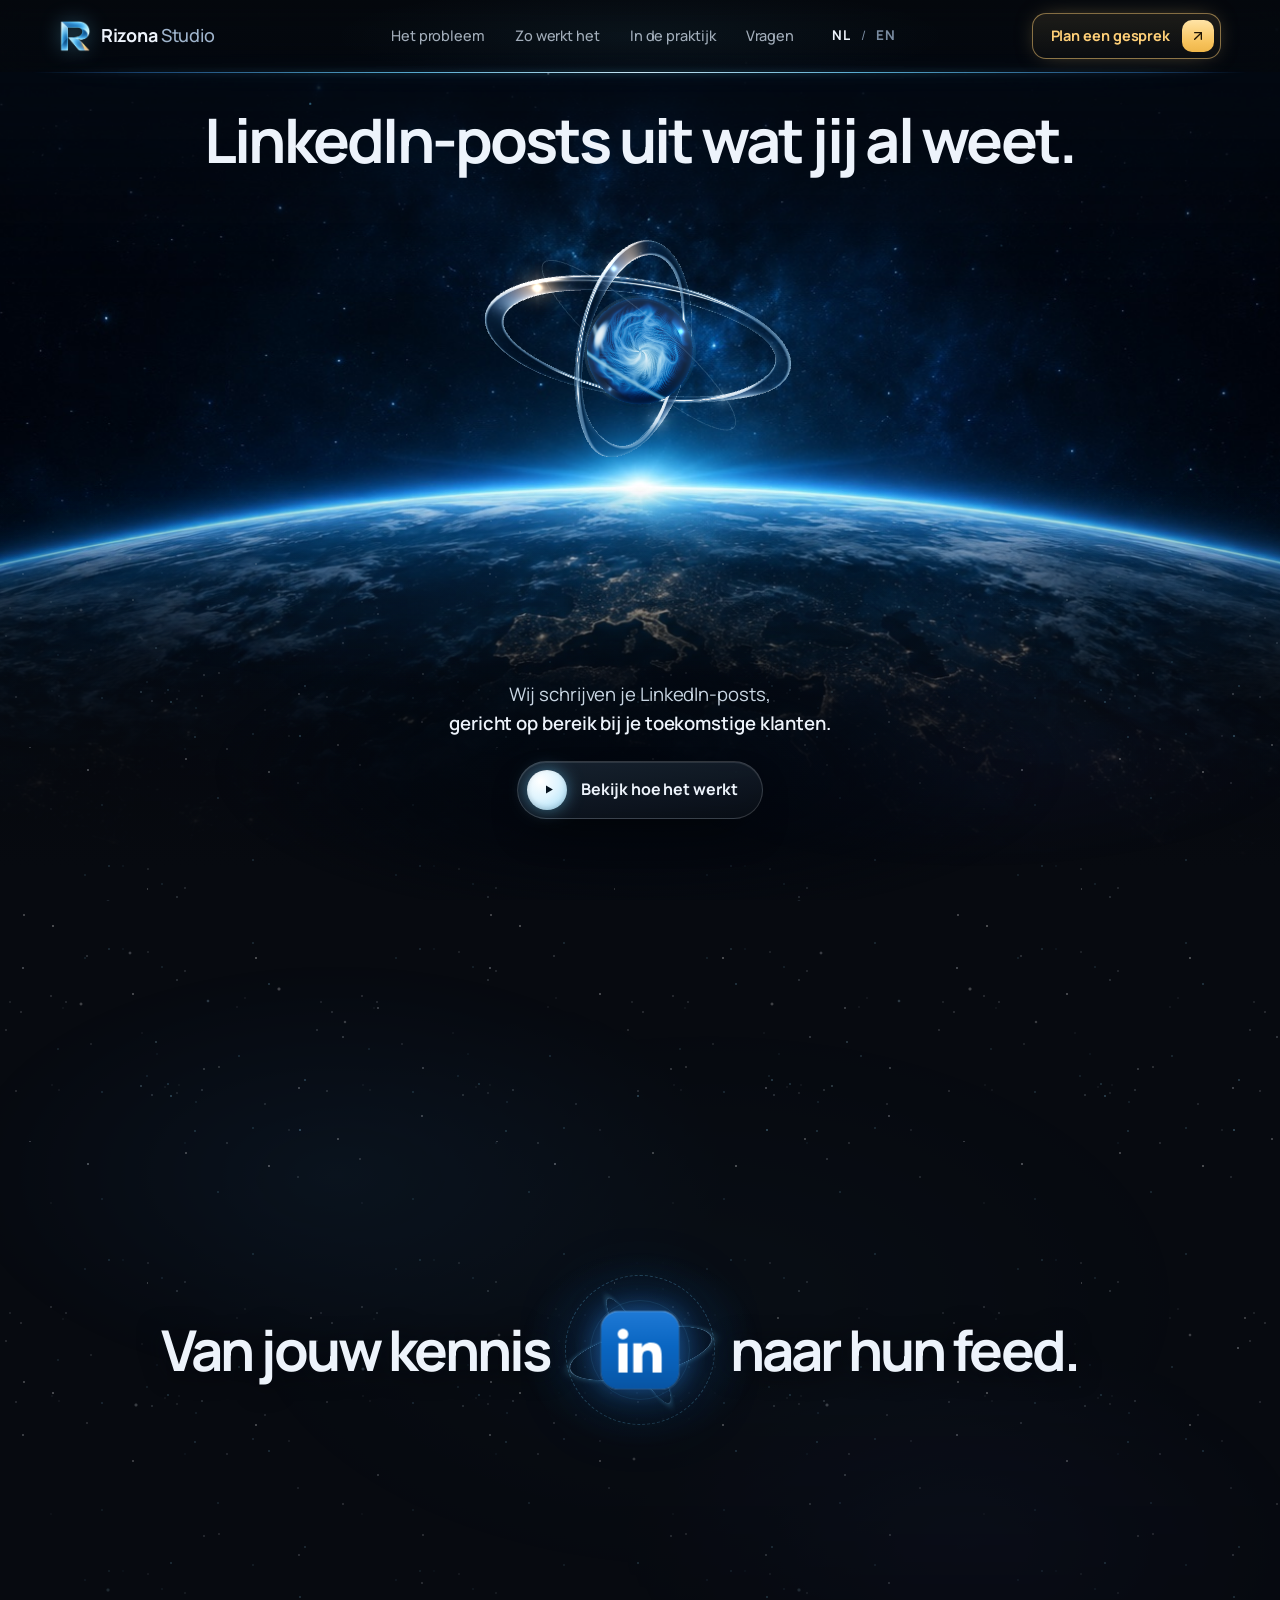
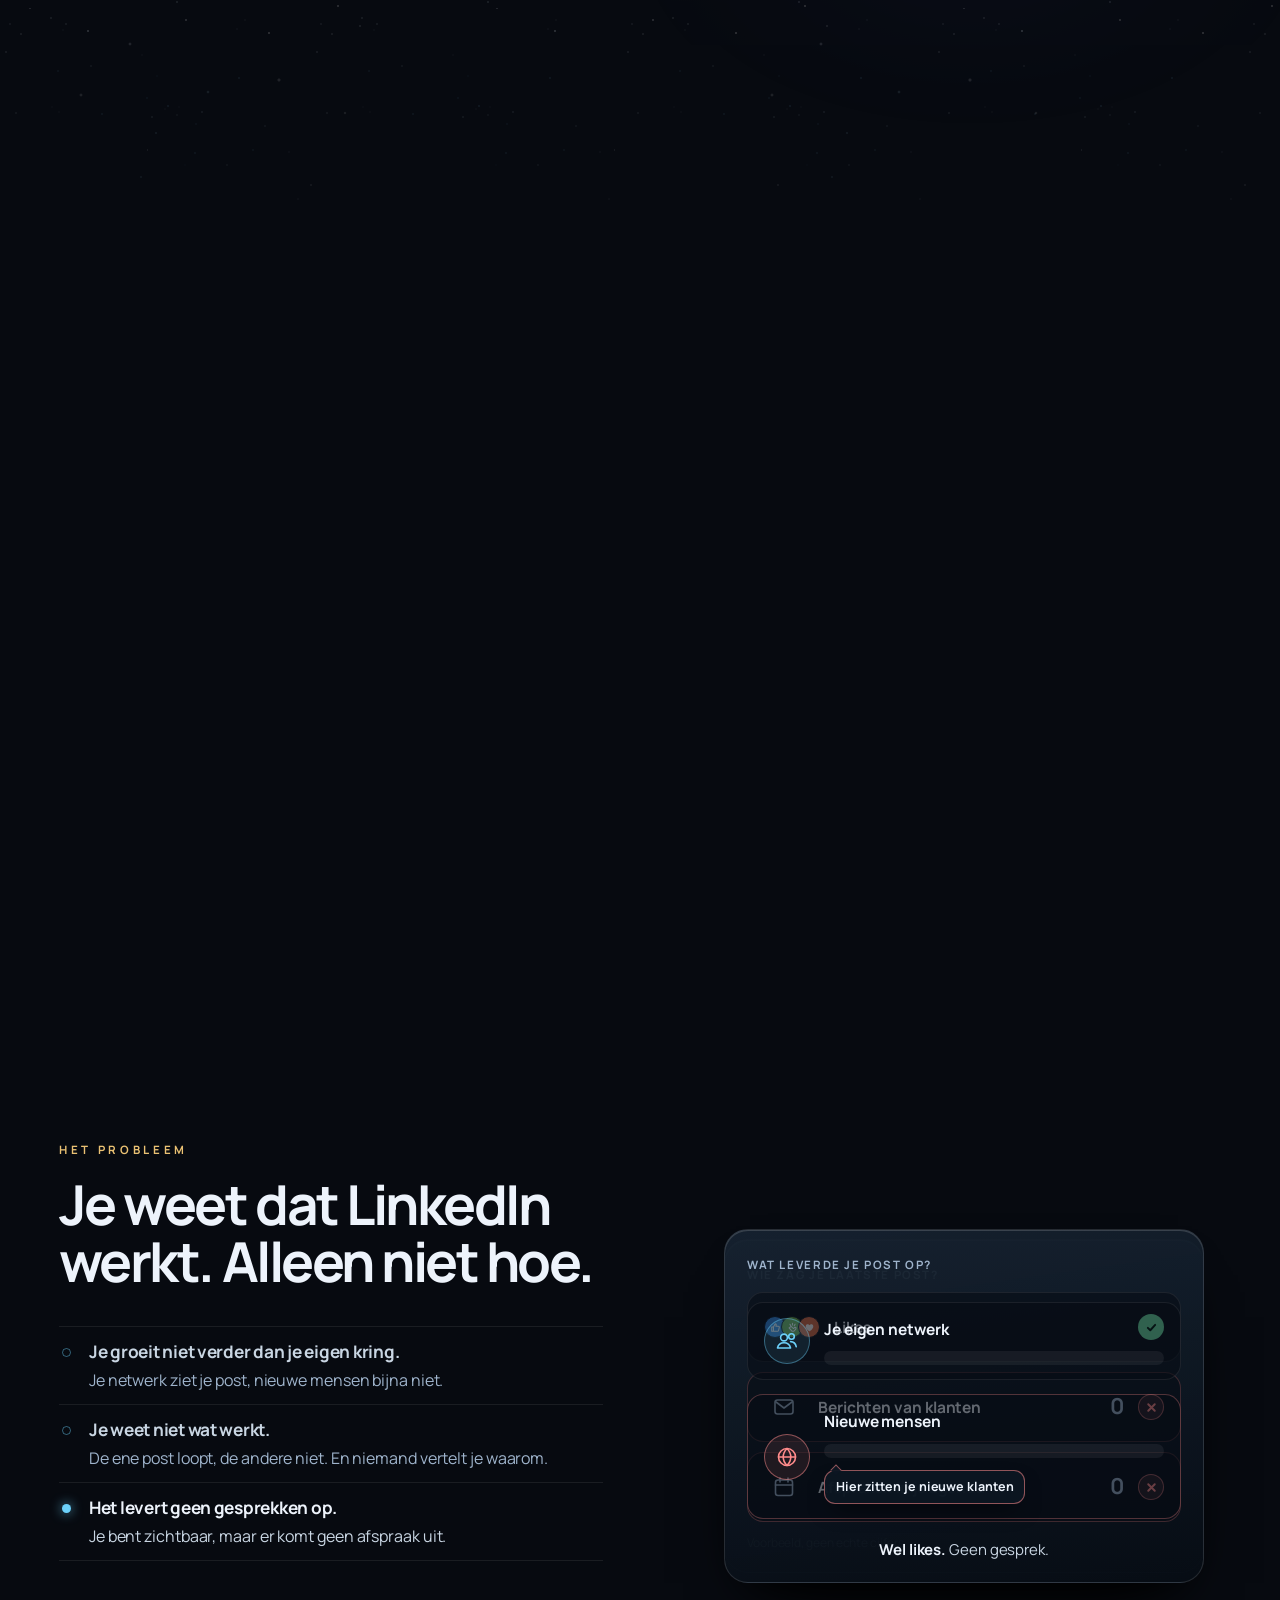
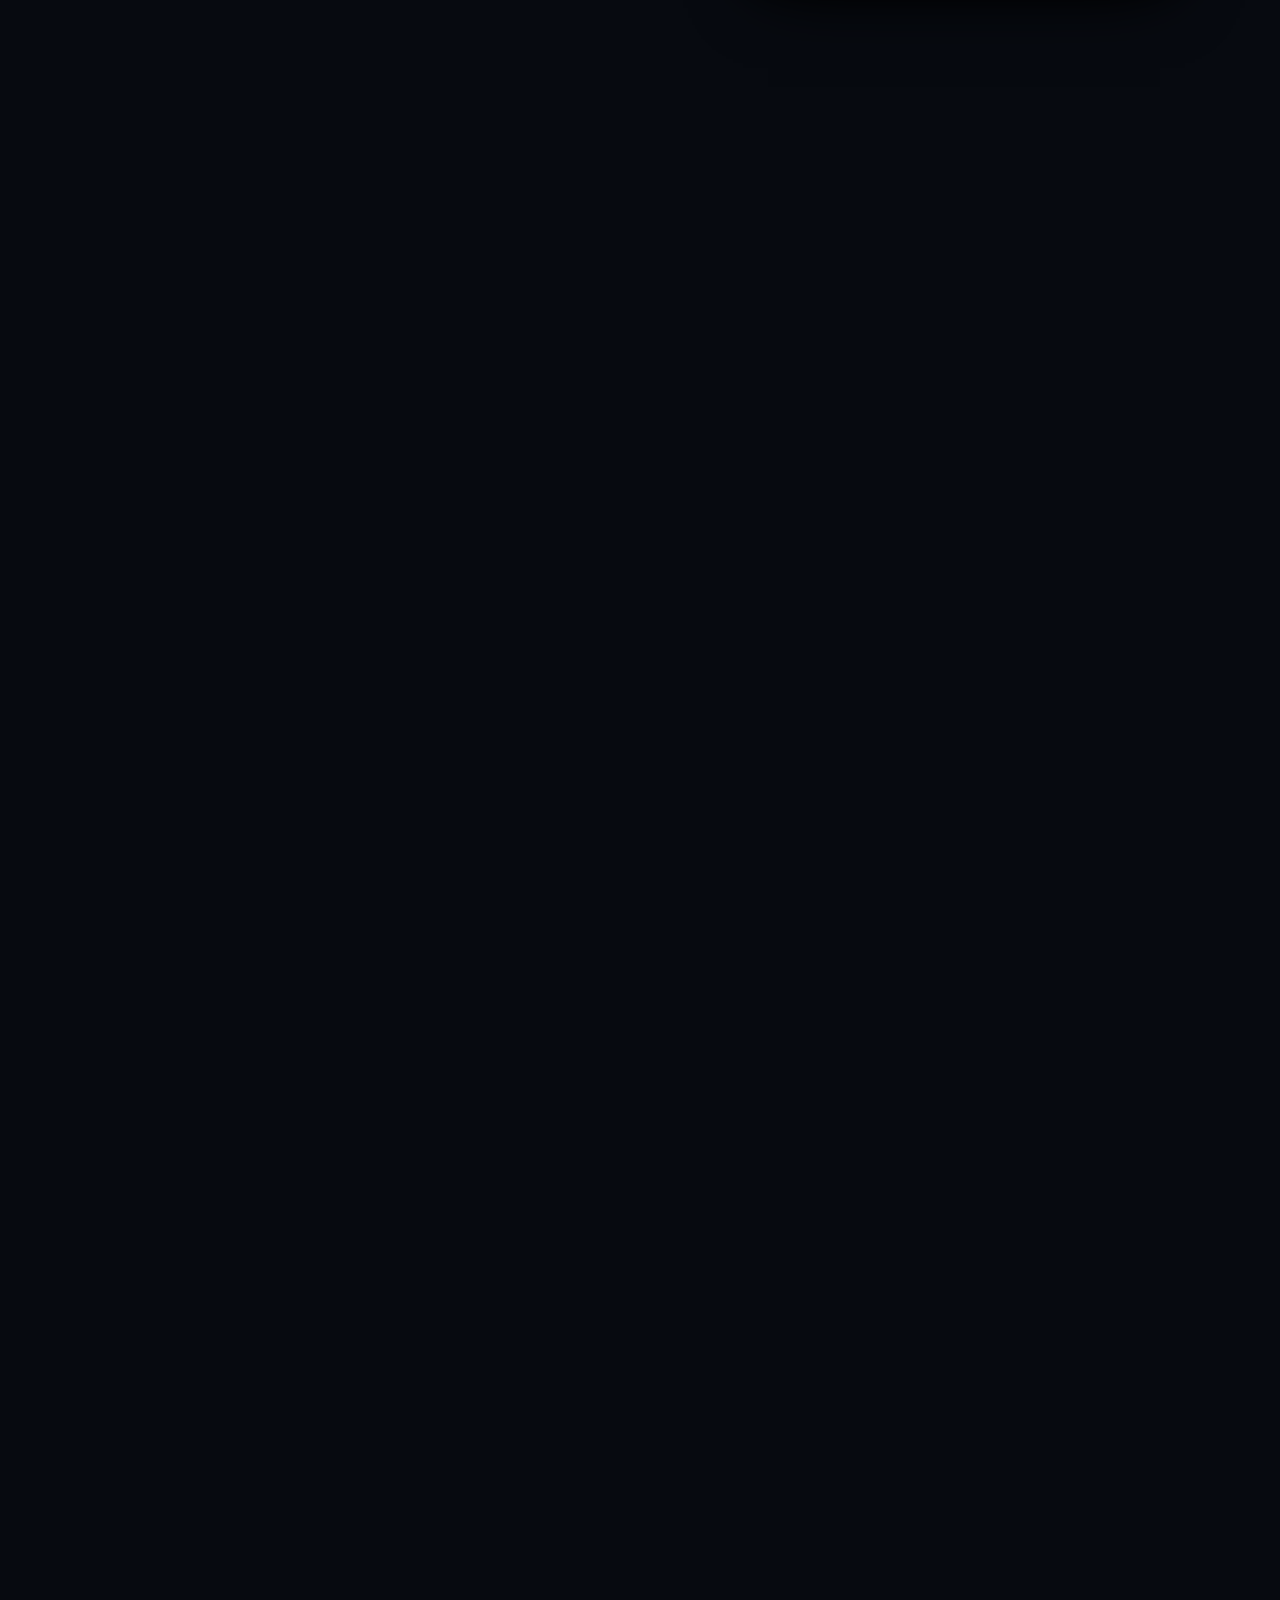
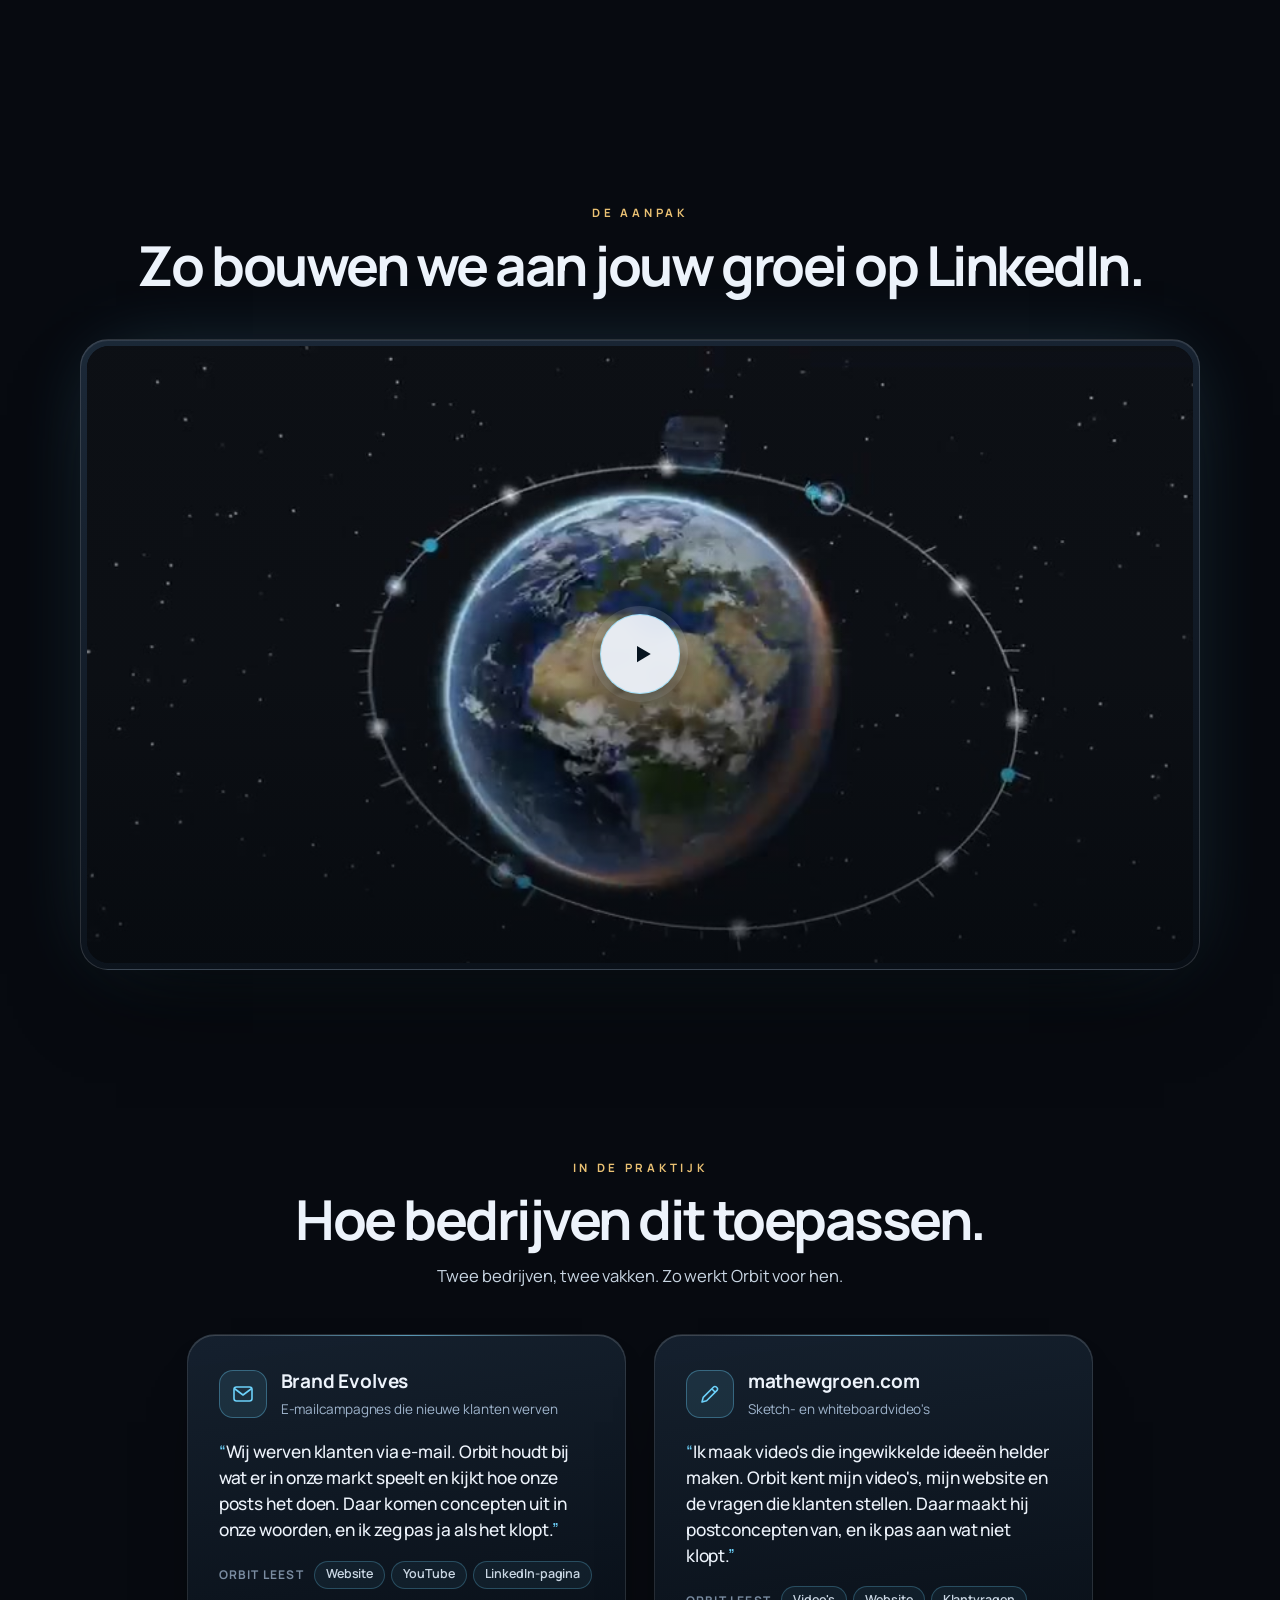
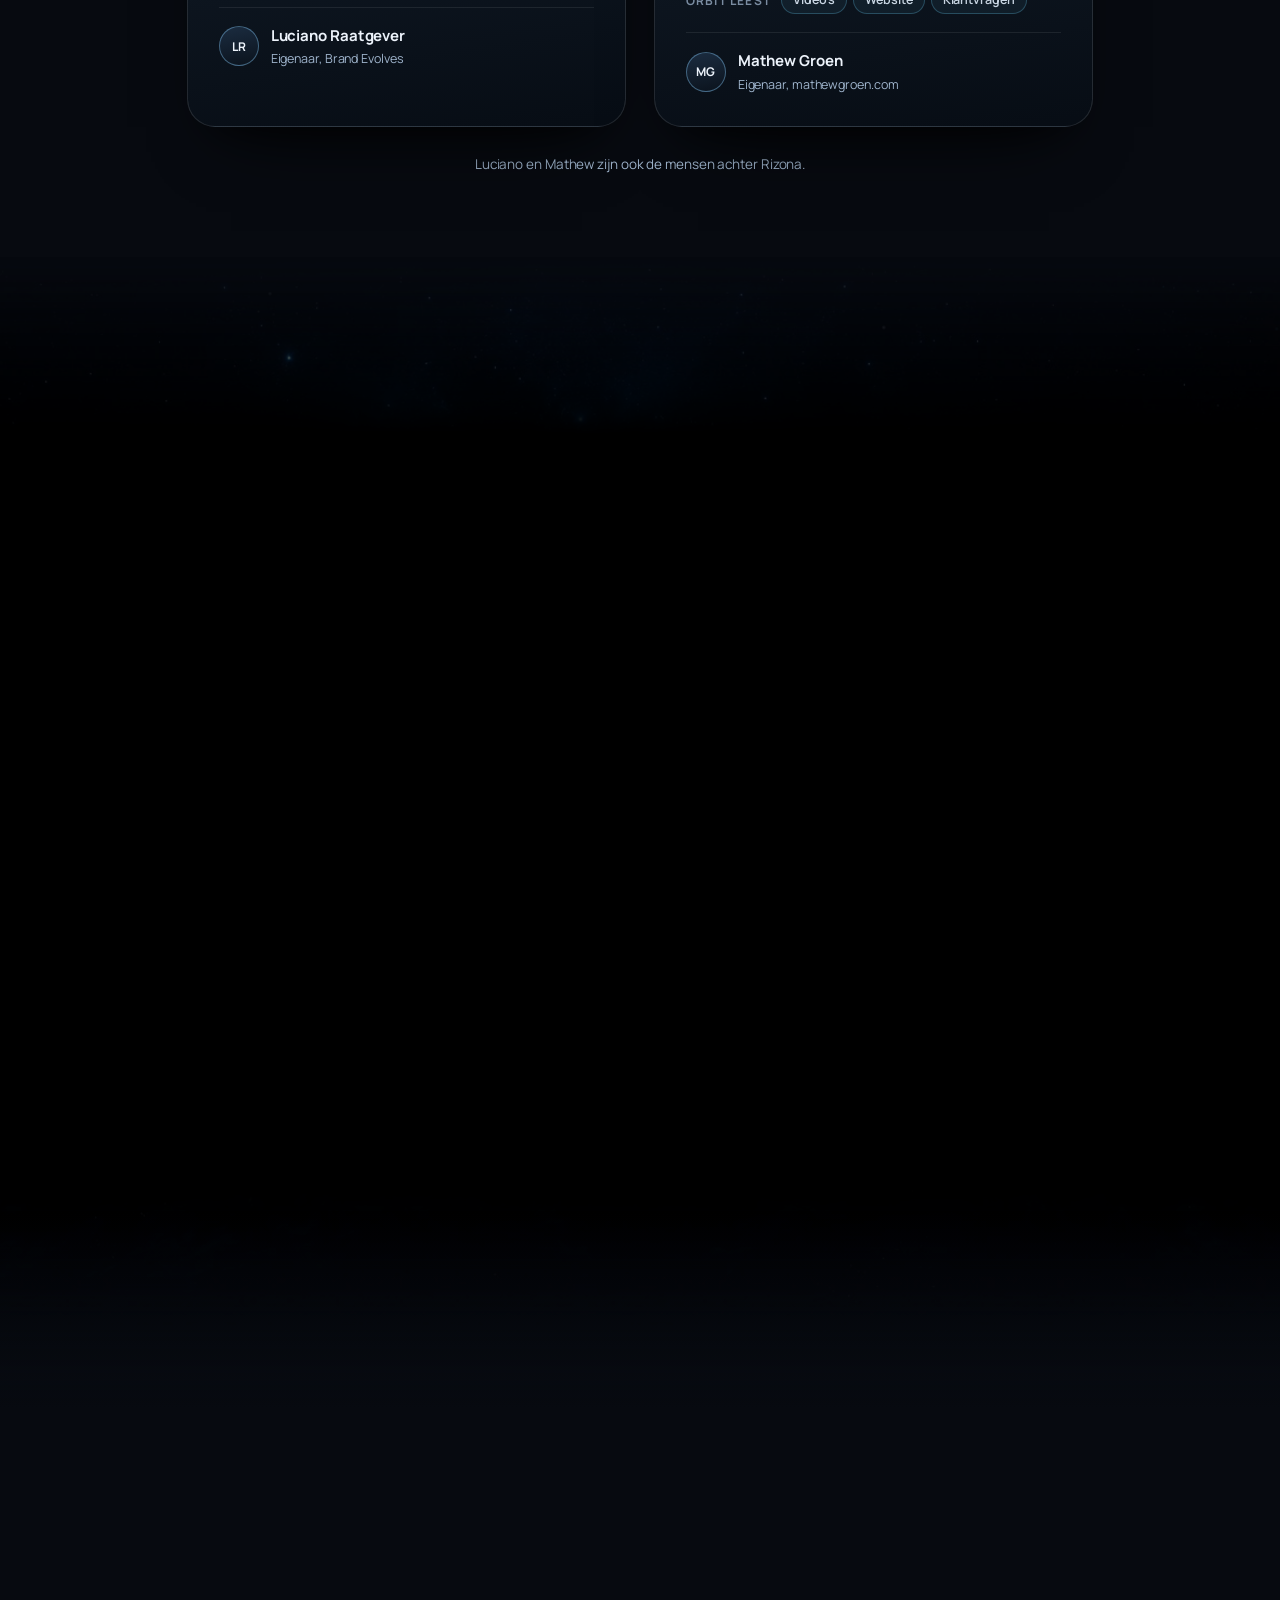
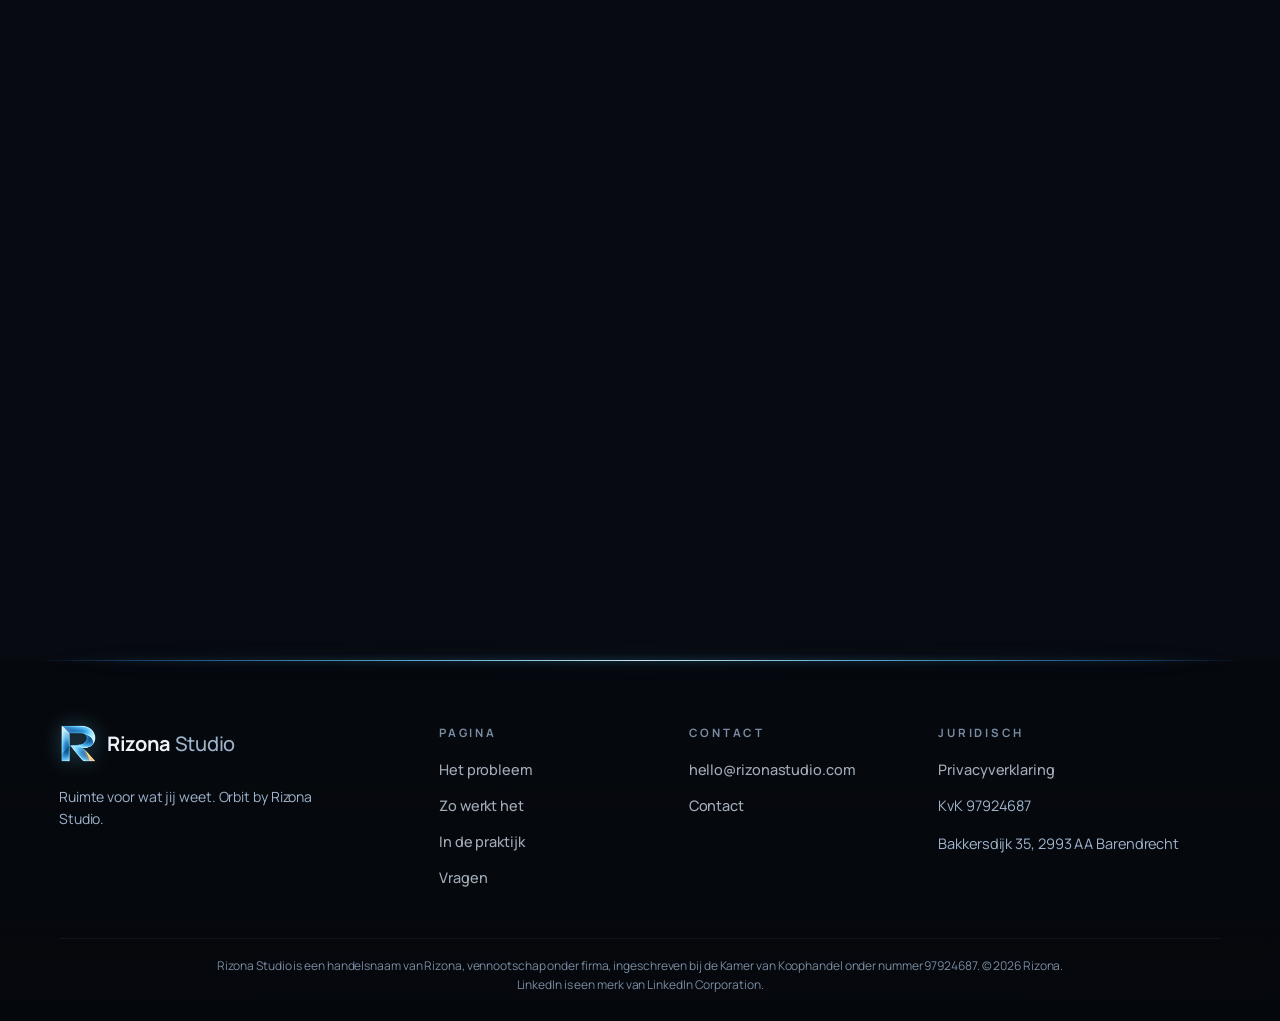
==== index.html @ 326ada69 "Nieuwe Rizona Studio-site (ontwerp van 15 oktober) De homepage uit de werkkopie rizona-opbouw, versi" ====
<!doctype html>
<html lang="nl">
  <head>
    <meta charset="UTF-8" />
    <meta name="viewport" content="width=device-width, initial-scale=1, viewport-fit=cover" />
    <meta name="theme-color" content="#030912" />
    <meta name="color-scheme" content="dark" />
    <meta
      name="description"
      content="LinkedIn-posts uit wat jij al weet. Wij schrijven je LinkedIn-posts, gericht op bereik bij je toekomstige klanten."
    />
    <title>Rizona Studio · LinkedIn-posts uit wat jij al weet</title>
    <link rel="icon" type="image/png" href="./assets/brand/r-64.png" />
    <link rel="preload" href="./assets/fonts/manrope-latin-700-normal.woff2" as="font" type="font/woff2" crossorigin />
    <link rel="preload" href="./assets/fonts/manrope-latin-600-normal.woff2" as="font" type="font/woff2" crossorigin />
    <link rel="stylesheet" href="./assets/vendor/scrollcraft.css" />
    <link rel="stylesheet" href="./site.css" />
    <script>document.documentElement.classList.add("js"); document.documentElement.dataset.slot = new URLSearchParams(location.search).get("slot") === "b" ? "B" : "A";</script>
  </head>
  <body>
    <!-- Iconen: Lucide (ISC), zie assets/vendor/LUCIDE-LICENSE.txt -->
    <svg class="sprite" aria-hidden="true" focusable="false">
      <!-- Tijdelijk beeldmerk in de glasstijl: een lichtende kern met een ring eromheen (achter- en voorkant), tot er een echt logo is. -->
      <defs>
        <radialGradient id="mk-core" cx="36%" cy="32%" r="72%"><stop offset="0" stop-color="#ffffff" /><stop offset="0.38" stop-color="#bfeaff" /><stop offset="1" stop-color="#1f6f9e" /></radialGradient>
        <radialGradient id="mk-halo" cx="50%" cy="50%" r="50%"><stop offset="0" stop-color="#6cd1fa" stop-opacity="0.45" /><stop offset="1" stop-color="#6cd1fa" stop-opacity="0" /></radialGradient>
        <linearGradient id="mk-ring" x1="0" y1="0" x2="1" y2="0"><stop offset="0" stop-color="#6cd1fa" stop-opacity="0.35" /><stop offset="0.5" stop-color="#edf3fb" /><stop offset="1" stop-color="#6cd1fa" stop-opacity="0.35" /></linearGradient>
      </defs>
      <symbol id="i-mark" viewBox="0 0 40 40">
        <circle cx="20" cy="20" r="15" fill="url(#mk-halo)" stroke="none" />
        <g transform="rotate(-20 20 20)"><path d="M3.5 20 A16.5 6.2 0 0 1 36.5 20" fill="none" stroke="url(#mk-ring)" stroke-width="1.6" stroke-opacity="0.55" /></g>
        <circle cx="20" cy="20" r="7" fill="url(#mk-core)" stroke="rgba(255,255,255,0.5)" stroke-width="0.6" />
        <g transform="rotate(-20 20 20)"><path d="M36.5 20 A16.5 6.2 0 0 1 3.5 20" fill="none" stroke="url(#mk-ring)" stroke-width="1.8" /></g>
        <circle cx="34.6" cy="13.6" r="1.6" fill="#ffd078" stroke="none" />
      </symbol>
      <symbol id="i-up" viewBox="0 0 24 24"><path d="M7 7h10v10" /><path d="M7 17 17 7" /></symbol>
      <symbol id="i-arrow" viewBox="0 0 24 24"><path d="M5 12h14" /><path d="m12 5 7 7-7 7" /></symbol>
      <symbol id="i-check" viewBox="0 0 24 24"><path d="M20 6 9 17l-5-5" /></symbol>
      <symbol id="i-menu" viewBox="0 0 24 24"><path d="M4 7h16" /><path d="M4 12h16" /><path d="M4 17h16" /></symbol>
      <symbol id="i-x" viewBox="0 0 24 24"><path d="M18 6 6 18" /><path d="m6 6 12 12" /></symbol>
      <symbol id="i-chev" viewBox="0 0 24 24"><path d="m6 9 6 6 6-6" /></symbol>
      <symbol id="i-copy" viewBox="0 0 24 24"><rect width="14" height="14" x="8" y="8" rx="2" ry="2" /><path d="M4 16c-1.1 0-2-.9-2-2V4c0-1.1.9-2 2-2h10c1.1 0 2 .9 2 2" /></symbol>
    </svg>

    <a class="skip-link" href="#main">Naar de inhoud</a>

    <header class="bar" id="bar">
      <a class="bar-brand" href="#top" aria-label="Rizona Studio, naar het begin" translate="no">
        <img class="mark mark-r" src="./assets/brand/r-144.png" alt="" width="144" height="148" />
        <span class="brand-word"><b>Rizona</b> <span>Studio</span></span>
      </a>
      <nav class="bar-links" aria-label="Hoofdnavigatie">
        <a href="#probleem">Het probleem</a>
        <a href="#werk">Zo werkt het</a>
        <a href="#resultaten">In de praktijk</a>
        <a href="#vragen">Vragen</a>
        <div class="lang" role="group" aria-label="Taal / Language"><button type="button" data-lang="nl" aria-pressed="true">NL</button><span aria-hidden="true">/</span><button type="button" data-lang="en" aria-pressed="false">EN</button></div>
      </nav>
      <a class="bar-cta" href="#contact">Plan een gesprek <span class="bar-cta-dot"><svg aria-hidden="true"><use href="#i-up" /></svg></span></a>
      <button class="bar-menu" id="bar-menu" type="button" aria-expanded="false" aria-controls="sheet">
        <svg aria-hidden="true"><use href="#i-menu" /></svg><span>Menu</span>
      </button>
    </header>
    <div class="sheet" id="sheet" hidden>
      <nav aria-label="Menu">
        <a href="#probleem">Het probleem</a>
        <a href="#werk">Zo werkt het</a>
        <a href="#resultaten">In de praktijk</a>
        <a href="#vragen">Vragen</a>
        <a class="sheet-cta" href="#contact">Plan een gesprek <svg aria-hidden="true"><use href="#i-up" /></svg></a>
        <div class="lang lang--sheet" role="group" aria-label="Taal / Language"><button type="button" data-lang="nl" aria-pressed="true">NL</button><span aria-hidden="true">/</span><button type="button" data-lang="en" aria-pressed="false">EN</button></div>
      </nav>
    </div>

    <!-- De achtergrond achter het probleem en de video. Bij het probleem: sterren en nevel. Bij de video: geen ruimte maar een
         donker podium met een zachte gloed achter de video en de ring eromheen.
         Aan het eind van de aanpak komen de sterren terug, zodat je weer de ruimte van het contactblok in gaat. -->
    <div class="deep" id="deep" aria-hidden="true">
      <div class="deep-neb deep-neb--a"></div>
      <div class="deep-neb deep-neb--b"></div>
      <div class="deep-studio" id="deep-studio">
        <div class="ds-light"></div>
        <div class="ds-pane ds-pane--a"></div>
        <div class="ds-pane ds-pane--b"></div>
        <div class="ds-grain"></div>
      </div>
      <div class="deep-stars" id="deep-stars"><span class="zf-st zf-st--far"></span><span class="zf-st zf-st--mid"></span><span class="zf-st zf-st--near"></span></div>
      <div class="deep-orbits" id="deep-orbits"><div class="do-tilt"><svg class="do-spin" viewBox="-560 -560 1120 1120"><circle r="250" /><circle class="do-dash" r="380" /><circle r="530" /><circle class="do-dot" cx="250" cy="0" r="5" /><circle class="do-dot" cx="-269" cy="-269" r="4" /><circle class="do-dot do-dot--a" cx="0" cy="530" r="5" /></svg></div></div>
    </div>

    <main id="main">
      <!-- 1 · HERO: de echte orb boven de aarde van de Live-pagina. Sterren, aarde en orb bewegen elk in hun eigen tempo. -->
      <section class="hero" id="top" aria-labelledby="hero-title">
        <div class="hero-world" aria-hidden="true">
          <div class="hero-stars" id="hero-stars"></div>
          <div class="hero-earth" id="hero-earth"><img src="./assets/live/regiekern-horizon.jpg" alt="" width="1536" height="1024" /><canvas class="earth-gl" id="hero-earth-gl"></canvas></div>
          <div class="hero-planet" id="hero-planet"></div>
          <div class="space-tail space-tail--in"><span class="zf-neb"></span><span class="zf-st zf-st--far"></span><span class="zf-st zf-st--mid"></span><span class="zf-st zf-st--near"></span></div>
        </div>
        <div class="hero-inner">
          <h1 class="hero-title" id="hero-title">LinkedIn-posts uit wat jij al weet.</h1>
          <div class="hero-orb" id="hero-orb" aria-hidden="true">
            <canvas class="orb-canvas" id="orb-canvas"></canvas>
            <img class="orb-still" src="./assets/agents/orbit-orb.webp" alt="" width="192" height="192" />
          </div>
          <div class="hero-foot" id="hero-foot">
            <p class="hero-sub">Wij schrijven je LinkedIn-posts, <b>gericht op bereik bij je toekomstige klanten.</b></p>
            <a class="btn-glass" href="#werk" id="hero-cta"><span class="bg-play"><svg viewBox="0 0 24 24" aria-hidden="true"><path d="M8 5.5v13l11-6.5z" /></svg></span>Bekijk hoe het werkt</a>
          </div>
        </div>
      </section>

      <!-- 2 · VAN JOUW KENNIS NAAR HUN FEED: je zoomt de ruimte in naar het LinkedIn-logo met de kaartjes in een baan. -->
      <section class="zicht" id="staan" data-sc-act="pin" data-sc-span="1.8" aria-label="Van jouw kennis naar hun feed. Wij maken het zichtbaar.">
        <div class="zicht-stage" data-sc-stage>
          <p class="zicht-words" aria-hidden="true"><span class="zw-l">Van jouw kennis</span><span class="zw-sp"></span><span class="zw-r">naar hun feed.</span></p>
          <div class="zicht-frame">
            <div class="zf-scene" aria-hidden="true">
              <span class="zf-space"><span class="zf-neb"></span><span class="zf-st zf-st--far"></span><span class="zf-st zf-st--mid"></span><span class="zf-st zf-st--near"></span></span>
              <span class="zf-glow"></span>
              <span class="zf-dots"></span>
              <span class="zf-hud"></span>
              <span class="zf-pulse"></span><span class="zf-pulse zf-pulse--late"></span>
              <span class="zf-core">
                <span class="zf-ring"><i></i></span>
                <span class="zf-ring zf-ring--b"><i></i></span>
                <span class="zf-in"><svg class="zf-in-mark" viewBox="-3.2 -3.6 30.4 30.4" aria-hidden="true"><path d="M20.447 20.452h-3.554v-5.569c0-1.328-.027-3.037-1.852-3.037-1.853 0-2.136 1.445-2.136 2.939v5.667H9.351V9h3.414v1.561h.046c.477-.9 1.637-1.85 3.37-1.85 3.601 0 4.267 2.37 4.267 5.455v6.286zM5.337 7.433c-1.144 0-2.063-.926-2.063-2.065 0-1.138.92-2.063 2.063-2.063 1.14 0 2.064.925 2.064 2.063 0 1.139-.925 2.065-2.064 2.065zM7.119 20.452H3.555V9h3.564v11.452z"/></svg></span>
              </span>
              <div class="zf-card c1"><div class="zf-float zf-cal"><span class="zf-date"><small>do</small><b>16</b></span><span class="zf-cal-t"><b>Kennismaking ingepland</b><small>10:00 · via je LinkedIn-post</small></span><span class="zf-yes"><svg viewBox="0 0 16 16" aria-hidden="true"><path d="M3.5 8.4l3 3 6-6.6"/></svg></span></div></div>
              <div class="zf-card c2"><div class="zf-float zf-post"><span class="zf-chip">Jouw post</span><span class="zf-who"><span class="zf-av">JIJ</span><span class="zf-name"><b>Jij</b><small>vandaag geplaatst</small></span></span><p class="zf-hook">De vraag die ik deze week het vaakst kreeg.</p><span class="zf-react"><span class="zf-rx"><i class="rx-like"><svg viewBox="0 0 16 16" aria-hidden="true"><path d="M5 7.2v6.3H2.5V7.2z M5 7.2l2.6-4.7c1 0 1.6.7 1.4 1.7l-.4 2.1h3.6c.9 0 1.5.8 1.3 1.6l-1 4.2c-.2.8-.8 1.4-1.6 1.4H5"/></svg></i><i class="rx-clap"><svg viewBox="0 0 16 16" aria-hidden="true"><path d="M8 2v2.5M4.2 3.3l1.3 2M11.8 3.3l-1.3 2M3 8.5l4.5 5h2.5l3-3.5V8l-1.5-.5L9.5 9.5 6 6.5z"/></svg></i><i class="rx-love"><svg viewBox="0 0 16 16" aria-hidden="true"><path d="M8 13.5s-5.5-3.2-5.5-7A3 3 0 0 1 8 4.6a3 3 0 0 1 5.5 1.9c0 3.8-5.5 7-5.5 7z"/></svg></i></span><b>De reacties stromen binnen</b></span><span class="zf-pop" aria-hidden="true"><i class="rx-like"><svg viewBox="0 0 16 16" aria-hidden="true"><path d="M5 7.2v6.3H2.5V7.2z M5 7.2l2.6-4.7c1 0 1.6.7 1.4 1.7l-.4 2.1h3.6c.9 0 1.5.8 1.3 1.6l-1 4.2c-.2.8-.8 1.4-1.6 1.4H5"/></svg></i><i class="rx-love"><svg viewBox="0 0 16 16" aria-hidden="true"><path d="M8 13.5s-5.5-3.2-5.5-7A3 3 0 0 1 8 4.6a3 3 0 0 1 5.5 1.9c0 3.8-5.5 7-5.5 7z"/></svg></i><i class="rx-clap"><svg viewBox="0 0 16 16" aria-hidden="true"><path d="M8 2v2.5M4.2 3.3l1.3 2M11.8 3.3l-1.3 2M3 8.5l4.5 5h2.5l3-3.5V8l-1.5-.5L9.5 9.5 6 6.5z"/></svg></i><i class="rx-like"><svg viewBox="0 0 16 16" aria-hidden="true"><path d="M5 7.2v6.3H2.5V7.2z M5 7.2l2.6-4.7c1 0 1.6.7 1.4 1.7l-.4 2.1h3.6c.9 0 1.5.8 1.3 1.6l-1 4.2c-.2.8-.8 1.4-1.6 1.4H5"/></svg></i><i class="rx-love"><svg viewBox="0 0 16 16" aria-hidden="true"><path d="M8 13.5s-5.5-3.2-5.5-7A3 3 0 0 1 8 4.6a3 3 0 0 1 5.5 1.9c0 3.8-5.5 7-5.5 7z"/></svg></i></span></div></div>
              <div class="zf-card c3"><div class="zf-float zf-note-card"><span class="zf-bell"><svg viewBox="0 0 24 24" aria-hidden="true"><path d="M6 16.5V11a6 6 0 0 1 12 0v5.5l1.5 2h-15z"/><path d="M10 20.5a2 2 0 0 0 4 0"/></svg><i></i></span><span class="zf-cal-t"><b>Een beslisser bekeek je profiel</b><small>na je post van vandaag</small></span></div></div>
              <div class="zf-card c4"><div class="zf-float zf-dm"><span class="zf-dm-h"><svg viewBox="0 0 24 24" aria-hidden="true"><path d="M4 5.5h16v10.5H9l-4 3.5V16H4z"/></svg><b>Nieuw bericht</b><i></i></span><span class="zf-who"><span class="zf-av zf-av--b">HR</span><span class="zf-bubble">“Zag je post. Kunnen we volgende week bellen?”</span></span></div></div>
            </div>
            <p class="zf-note">Voorbeelden, geen echte klantdata.</p>
            <p class="zicht-cap"><b>Wij maken het zichtbaar.</b><span>Elke post uit jouw kennis, in jouw woorden.</span></p>
          </div>
        </div>
      </section>

      <!-- 3 · HET PROBLEEM: de pijn van de koper. Vastgezet: links drie korte pijnpunten, rechts een beeld per pijnpunt. Daaronder licht "Het ligt aan de aanpak." op. -->
      <section class="pain" id="probleem" data-sc-act="pin" data-sc-span="2.6" aria-labelledby="pain-title">
        <div class="sc-stage pain-stage" data-sc-stage>
          <div class="wrap pain-grid">
            <div class="pain-copy">
              <p class="eyebrow">Het probleem</p>
              <h2 class="h2" id="pain-title">Je weet dat LinkedIn werkt. Alleen niet hoe.</h2>
              <ol class="pain-list" id="pain-list">
                <li data-i="0"><b>Je groeit niet verder dan je eigen kring.</b><span>Je netwerk ziet je post, nieuwe mensen bijna niet.</span></li>
                <li data-i="1"><b>Je weet niet wat werkt.</b><span>De ene post loopt, de andere niet. En niemand vertelt je waarom.</span></li>
                <li data-i="2"><b>Het levert geen gesprekken op.</b><span>Je bent zichtbaar, maar er komt geen afspraak uit.</span></li>
              </ol>
              <p class="pain-punch" id="pain-punch"><span class="pp-a">Dat ligt niet aan je kennis.</span><span class="pp-b"><span class="pp-w">Het</span> <span class="pp-w">ligt</span> <span class="pp-w">aan</span> <span class="pp-w pp-key">de aanpak.</span></span></p>
            </div>
            <div class="pain-vis" aria-hidden="true">
              <div class="ps-scene" data-i="0">
                <div class="ps-card ps-reach2">
                  <p class="ps-sub">Wie zag je laatste post?</p>
                  <div class="rb-row">
                    <span class="rb-ic"><svg viewBox="0 0 24 24" aria-hidden="true"><circle cx="9" cy="8.5" r="3.4"/><path d="M2.5 19c.7-3.4 3.3-5.3 6.5-5.3s5.8 1.9 6.5 5.3z"/><circle cx="16.5" cy="7.5" r="2.8"/><path d="M15.6 12.6c2.8.1 5 1.9 5.6 5"/></svg></span>
                    <span class="rb-txt"><b>Je eigen netwerk</b><span class="rb-bar"><i style="--w:92%"></i></span></span>
                  </div>
                  <div class="rb-row rb-row--low">
                    <span class="rb-ic"><svg viewBox="0 0 24 24" aria-hidden="true"><circle cx="12" cy="12" r="8.5"/><path d="M3.5 12h17M12 3.5c2.6 2.6 3.8 5.4 3.8 8.5S14.6 17.9 12 20.5M12 3.5C9.4 6.1 8.2 8.9 8.2 12s1.2 5.9 3.8 8.5"/></svg></span>
                    <span class="rb-txt"><b>Nieuwe mensen</b><span class="rb-bar"><i style="--w:7%"></i></span><span class="rb-flag">Hier zitten je nieuwe klanten</span></span>
                  
                  </div>
                  <p class="ps-note">Voorbeeld, geen echte cijfers.</p>
                </div>
              </div>
              <div class="ps-scene" data-i="1">
                <div class="ps-card">
                  <p class="ps-sub">Jouw laatste posts</p>
                  <div class="ps-bars"><span style="--h:24%"></span><span style="--h:31%"></span><span class="hit" style="--h:88%"><em>Waarom deze wel?</em></span><span style="--h:19%"></span><span style="--h:27%"></span><span style="--h:22%"></span></div>
                  <p class="ps-note">Voorbeeld, geen echte cijfers.</p>
                </div>
              </div>
              <div class="ps-scene" data-i="2">
                <div class="ps-card ps-score">
                  <p class="ps-sub">Wat leverde je post op?</p>
                  <ul class="sc-rows">
                    <li class="yes"><span class="sc-ic"><span class="zf-rx"><i class="rx-like"><svg viewBox="0 0 16 16" aria-hidden="true"><path d="M5 7.2v6.3H2.5V7.2z M5 7.2l2.6-4.7c1 0 1.6.7 1.4 1.7l-.4 2.1h3.6c.9 0 1.5.8 1.3 1.6l-1 4.2c-.2.8-.8 1.4-1.6 1.4H5"/></svg></i><i class="rx-clap"><svg viewBox="0 0 16 16" aria-hidden="true"><path d="M8 2v2.5M4.2 3.3l1.3 2M11.8 3.3l-1.3 2M3 8.5l4.5 5h2.5l3-3.5V8l-1.5-.5L9.5 9.5 6 6.5z"/></svg></i><i class="rx-love"><svg viewBox="0 0 16 16" aria-hidden="true"><path d="M8 13.5s-5.5-3.2-5.5-7A3 3 0 0 1 8 4.6a3 3 0 0 1 5.5 1.9c0 3.8-5.5 7-5.5 7z"/></svg></i></span></span><b>Likes</b><span class="sc-mark"><svg viewBox="0 0 16 16" aria-hidden="true"><path d="M3.5 8.4l3 3 6-6.6"/></svg></span></li>
                    <li class="no"><span class="sc-ic"><svg viewBox="0 0 24 24" aria-hidden="true"><rect x="3" y="5" width="18" height="14" rx="2.5"/><path d="m4 7 8 6 8-6"/></svg></span><b>Berichten van klanten</b><span class="sc-zero">0</span><span class="sc-mark"><svg viewBox="0 0 16 16" aria-hidden="true"><path d="M4 4l8 8M12 4l-8 8"/></svg></span></li>
                    <li class="no"><span class="sc-ic"><svg viewBox="0 0 24 24" aria-hidden="true"><rect x="3.5" y="5" width="17" height="15.5" rx="2.5"/><path d="M3.5 10h17M8 3v4M16 3v4"/></svg></span><b>Afspraken in je agenda</b><span class="sc-zero">0</span><span class="sc-mark"><svg viewBox="0 0 16 16" aria-hidden="true"><path d="M4 4l8 8M12 4l-8 8"/></svg></span></li>
                  </ul>
                  <p class="ps-cap"><b>Wel likes.</b> Geen gesprek.</p>
                </div>
              </div>
            </div>
          </div>
        </div>
      </section>

      <!-- 4 · ZO WERKT HET: zoals op mathewgroen.com/werkwijze. In de kaart speelt een stil voorbeeld zolang hij in beeld is;
           een klik opent de echte video groot, met geluid, eigen knoppen en volledig scherm. -->
      <section class="vid" id="werk" aria-labelledby="vid-title">
        <div class="wrap vid-head">
          <p class="eyebrow">De aanpak</p>
          <h2 class="h2" id="vid-title">Zo bouwen we aan jouw groei op LinkedIn.</h2>
        </div>
        <div class="vid-stage">
          <div class="vid-tilt" id="vid-tilt">
            <button class="vid-frame" id="vid-frame" type="button" aria-haspopup="dialog" aria-label="Speel de video af: zo bouwen we aan jouw groei op LinkedIn">
              <span class="vid-screen">
                <img class="vid-poster" src="./assets/video/poster.jpg" alt="" width="832" height="464" loading="lazy" decoding="async" />
                <video class="vid-video" id="vid" src="./assets/video/orbit-video.mp4" muted loop playsinline preload="none" aria-hidden="true" tabindex="-1"></video>
                <span class="vid-fade"></span>
                <span class="vid-big" aria-hidden="true"><svg viewBox="0 0 24 24"><path d="M8 5.5v13l11-6.5z" /></svg></span>
              </span>
            </button>
          </div>
        </div>
        <!-- Voor zoekmachines en schermlezers: wat de video laat zien. -->
        <ol class="vid-steps" id="vid-desc">
          <li>Jij geeft je kennis.</li>
          <li>Orbit maakt vier concepten, met feitencontrole.</li>
          <li>Jij keurt goed.</li>
        </ol>
      </section>

      <!-- De speler: opent na een klik op de video, groot en met geluid. -->
      <div class="vid-modal" id="vid-modal" role="dialog" aria-modal="true" aria-label="Zo bouwen we aan jouw groei op LinkedIn" hidden>
        <div class="vm-backdrop" data-close></div>
        <div class="vm-box">
          <button class="vm-close" type="button" aria-label="Sluiten" data-close><svg aria-hidden="true"><use href="#i-x" /></svg></button>
          <div class="vm-screen"><video class="vm-video" id="vm-video" controls playsinline preload="none" controlslist="nodownload noplaybackrate" disablepictureinpicture poster="./assets/video/poster.jpg"></video></div>
          <div class="vm-foot">
            <p class="vm-title">Zo bouwen we aan jouw groei op LinkedIn.</p>
          </div>
        </div>
      </div>

      <!-- 5 · IN DE PRAKTIJK: hoe Brand Evolves (Luciano) en mathewgroen.com (Mathew) Orbit gebruiken. Teksten goedgekeurd door
           Luciano en Mathew (15 okt). Zij zijn de oprichters van Rizona; dat staat in één regel onder de kaarten. -->
      <section class="rv" id="resultaten" aria-labelledby="rv-title">
        <div class="wrap rv-head">
          <p class="eyebrow">In de praktijk</p>
          <h2 class="h2" id="rv-title">Hoe bedrijven dit toepassen.</h2>
          <p class="pk-sub">Twee bedrijven, twee vakken. Zo werkt Orbit voor hen.</p>
        </div>
        <div class="wrap pk-grid">
          <figure class="pk-card">
            <div class="pk-co"><span class="pk-ic"><svg viewBox="0 0 24 24" aria-hidden="true"><rect x="3" y="5" width="18" height="14" rx="2.5"/><path d="m4 7 8 6 8-6"/></svg></span><span><b>Brand Evolves</b><small>E-mailcampagnes die nieuwe klanten werven</small></span></div>
            <blockquote class="pk-quote"><p>Wij werven klanten via e-mail. Orbit houdt bij wat er in onze markt speelt en kijkt hoe onze posts het doen. Daar komen concepten uit in onze woorden, en ik zeg pas ja als het klopt.</p></blockquote>
            <span class="pk-chips"><em>Orbit leest</em><i>Website</i><i>YouTube</i><i>LinkedIn-pagina</i></span>
            <figcaption class="pk-who"><span class="pk-av" aria-hidden="true">LR</span><span><b>Luciano Raatgever</b><small>Eigenaar, Brand Evolves</small></span></figcaption>
          </figure>
          <figure class="pk-card">
            <div class="pk-co"><span class="pk-ic"><svg viewBox="0 0 24 24" aria-hidden="true"><path d="M4 20l1.2-4.6L15.6 5a1.9 1.9 0 0 1 2.7 0l.7.7a1.9 1.9 0 0 1 0 2.7L8.6 18.8z M13.8 6.8l3.4 3.4"/></svg></span><span><b>mathewgroen.com</b><small>Sketch- en whiteboardvideo's</small></span></div>
            <blockquote class="pk-quote"><p>Ik maak video's die ingewikkelde ideeën helder maken. Orbit kent mijn video's, mijn website en de vragen die klanten stellen. Daar maakt hij postconcepten van, en ik pas aan wat niet klopt.</p></blockquote>
            <span class="pk-chips"><em>Orbit leest</em><i>Video's</i><i>Website</i><i>Klantvragen</i></span>
            <figcaption class="pk-who"><span class="pk-av" aria-hidden="true">MG</span><span><b>Mathew Groen</b><small>Eigenaar, mathewgroen.com</small></span></figcaption>
          </figure>
        </div>
        <p class="pk-note">Luciano en Mathew zijn ook de mensen achter Rizona.</p>
      </section>

      <!-- 7 · SLOT: de Orbit-cirkel met "Zie Orbit in actie." boven dezelfde aarde als bovenaan. De knop opent je eigen mailprogramma. -->
      <section class="slot" id="contact" aria-labelledby="slot-title">
        <div class="slot-earth" id="slot-earth" aria-hidden="true">
          <div class="slot-stars"></div>
          <div class="slot-globe" id="slot-globe">
            <img class="slot-earth-img" src="./assets/live/regiekern-horizon.jpg" alt="" width="1536" height="1024" /><canvas class="earth-gl slot-earth-gl" id="slot-earth-gl"></canvas>
            <span class="pin" id="pin"><span class="pin-dot"></span><span class="pin-stem"></span></span>
          </div>
        </div>
        <!-- De afsluiter: eerst staat Orbit (de echte orb) in beeld. Bij het scrollen groeien zijn ringen uit tot een grote
             cirkel en wordt de orb de gloed in het midden, met de uitnodiging erin. Naar het idee van Luciano's site. -->
        <div class="oc" id="oc">
          <div class="oc-ring" aria-hidden="true">
            <svg class="oc-arcs" viewBox="-300 -300 600 600">
              <circle class="oc-dots" r="262" />
              <g class="oc-spin">
                <circle class="oc-arc oc-arc--a" r="238" pathLength="100" />
                <circle class="oc-arc oc-arc--b" r="238" pathLength="100" />
                <circle class="oc-arc oc-arc--c" r="238" pathLength="100" />
              </g>
              <g class="oc-spin oc-spin--rev">
                <circle class="oc-arc oc-arc--d" r="252" pathLength="100" />
                <circle class="oc-arc oc-arc--e" r="252" pathLength="100" />
              </g>
            </svg>
            <svg class="oc-orbit" viewBox="-400 -150 800 300"><path class="oc-ell" d="M288.3 -73.6 A388 110 0 0 1 288.3 73.6" /><path class="oc-ell oc-ell--l" d="M-288.3 73.6 A388 110 0 0 1 -288.3 -73.6" /></svg>
          </div>
          <div class="oc-in">
            <p class="oc-eyebrow">Orbit staat klaar</p>
            <h2 class="oc-title" id="slot-title">Zie Orbit <span>in actie.</span></h2>
            <a class="btn-amber oc-go" href="mailto:hello@rizonastudio.com?subject=Gesprek%20over%20Orbit&amp;body=Hallo%20Rizona%2C%0A%0AIk%20wil%20graag%20een%20kort%20gesprek%20plannen%20om%20Orbit%20in%20actie%20te%20zien.%0A%0ANaam%3A%20%0ABedrijf%3A%20%0A">Plan een gesprek <span class="btn-dot"><svg aria-hidden="true"><use href="#i-up" /></svg></span></a>
          </div>
        </div>
        <div class="oc-under">
          <p class="oc-sub">In een kort gesprek laten we zien hoe Orbit voor jouw bedrijf werkt.</p>
          <p class="fine oc-fine">De knop opent je mail. Rizona mailt je terug met een moment. <button class="link-cyan copy-mail" type="button"><svg aria-hidden="true"><use href="#i-copy" /></svg><span>Kopieer e-mailadres</span></button></p>
        </div>
        <div class="pin-card" id="pin-card" aria-hidden="true"></div>
      </section>
      <!-- 8 · VRAGEN: onderaan, zoals op een gewone website. -->
      <section class="vragen" id="vragen" aria-labelledby="vragen-title">
        <div class="wrap vragen-grid">
          <div class="vragen-left" data-sc-in>
            <h2 class="h2" id="vragen-title">Wat je wilt weten voor je begint.</h2>
            <p class="lede">Een AI-bedrijf waarin mensen de richting bepalen. Staat je vraag er niet bij? Mail naar <a class="link-inline" href="mailto:hello@rizonastudio.com">hello@rizonastudio.com</a>.</p>
          </div>
          <div class="vragen-right" data-sc-in>
            <details class="naam-q" id="naam-q">
              <summary>Wie zijn jullie, en wat betekent Rizona? <svg aria-hidden="true"><use href="#i-chev" /></svg></summary>
              <div class="naam-mini">
                <div class="naam-word" aria-hidden="true">
                  <span class="nw-rise"><span class="nw-l">R</span><span class="nw-l">i</span><span class="nw-add">se</span></span><span class="nw-zone"><span class="nw-l">z</span><span class="nw-l">o</span><span class="nw-l">n</span><span class="nw-swap"><span class="nw-a">a</span><span class="nw-e">e</span></span><svg class="nw-ring" viewBox="0 0 400 150" preserveAspectRatio="none"><ellipse class="ln" pathLength="1" cx="200" cy="75" rx="192" ry="62" /></svg></span>
                </div>
                <p class="naam-cap">Rizona komt van rise en zone: ruimte om zichtbaar te worden. Je hoeft geen ander bedrijf te worden om gehoord te worden; de kennis is er al.</p>
                <ul class="naam-trio">
                  <li><b>Rizona Studio</b> geeft richting.</li>
                  <li><b>Orbit</b> brengt structuur.</li>
                  <li><b>Jij</b> blijft het middelpunt.</li>
                </ul>
                <p class="naam-who">Rizona Studio is opgericht door Mathew Groen, Luciano Raatgever en Jamie Tahiri.</p>
              </div>
            </details>
            <details>
              <summary>Klinkt het wel als mij? <svg aria-hidden="true"><use href="#i-chev" /></svg></summary>
              <p>Schrijven werkt vanuit jouw kennisbank: je aanpak, je ervaring en de vragen die klanten stellen. Je leest elk concept, past aan wat niet klopt en keurt pas dan goed.</p>
            </details>
            <details>
              <summary>Kan ik dit niet zelf met ChatGPT? <svg aria-hidden="true"><use href="#i-chev" /></svg></summary>
              <p>Dat kan. Dan begin je elke keer bij nul en controleer je alles zelf. Orbit werkt vanuit jouw eigen kennisbank, elke agent doet één taak en de feitencontrole loopt elke post na. Jij zegt daarna pas ja.</p>
            </details>
            <details>
              <summary>Wat kost het? <svg aria-hidden="true"><use href="#i-chev" /></svg></summary>
              <p>Dat bespreken we in het eerste gesprek, als we weten wat je wilt delen.</p>
            </details>
            <details>
              <summary>Wat gebeurt er met mijn kennis? <svg aria-hidden="true"><use href="#i-chev" /></svg></summary>
              <p>Je kennis komt in je eigen kennisbank, opgeslagen in een datacenter in de Europese Unie. Naar de AI gaat alleen wat nodig is voor die ene post. Alles staat in onze <a class="link-inline" href="./privacy/">privacyverklaring</a>.</p>
            </details>
            <details>
              <summary>Wat lever ik zelf aan? <svg aria-hidden="true"><use href="#i-chev" /></svg></summary>
              <p>Bij de start deel je je diensten, de vragen die klanten stellen en voorbeelden uit je praktijk. Daarna lees je de concepten en keur je goed. We beginnen met tekst en één expertprofiel per klant.</p>
            </details>
            <details>
              <summary>Moet ik zelf goed kunnen schrijven? <svg aria-hidden="true"><use href="#i-chev" /></svg></summary>
              <p>Nee. Je expertise is het begin. We bespreken samen welk inzicht je wilt delen en maken daar een tekstconcept van.</p>
            </details>
            <details>
              <summary>Gaat alles automatisch? <svg aria-hidden="true"><use href="#i-chev" /></svg></summary>
              <p>Nee. Orbit maakt het concept en loopt het na op feiten. Jij controleert de inhoud en geeft akkoord voordat een post online gaat.</p>
            </details>
            <details id="voor-wie">
              <summary>Voor wie is Rizona Studio? <svg aria-hidden="true"><use href="#i-chev" /></svg></summary>
              <p>Voor bedrijven die aan andere bedrijven verkopen en via LinkedIn willen groeien en klanten willen spreken. Het past vooral als je veel kennis in huis hebt die nu weinig zichtbaar is, zoals adviesbureaus, trainers en andere specialisten. Of het bij jou past, bekijken we samen in het eerste gesprek.</p>
            </details>
            <details>
              <summary>Garanderen jullie bereik of klanten? <svg aria-hidden="true"><use href="#i-chev" /></svg></summary>
              <p>We schrijven met jouw expertise als bron. Bereik of klanten garanderen we niet; het doel spreken we per klant af.</p>
            </details>
            <details>
              <summary>Wat is de Raad van Vier? <svg aria-hidden="true"><use href="#i-chev" /></svg></summary>
              <p>Vier adviseurs van Orbit: de Tegenspreker, de Verkenner, de Koper en de Factchecker. Orbit legt elk plan aan hen voor en weegt hun antwoorden voordat het concept naar jou gaat.</p>
            </details>
          </div>
        </div>
      </section>
    </main>

    <footer class="foot">
      <div class="wrap foot-grid">
        <div class="foot-brand">
          <a class="bar-brand" href="#top" translate="no">
            <img class="mark mark-r" src="./assets/brand/r-144.png" alt="" width="144" height="148" />
            <span class="brand-word"><b>Rizona</b> <span>Studio</span></span>
          </a>
          <p>Ruimte voor wat jij weet. Orbit by Rizona Studio.</p>
        </div>
        <nav class="foot-col" aria-label="Pagina">
          <h3>Pagina</h3>
          <a href="#probleem">Het probleem</a>
          <a href="#werk">Zo werkt het</a>
          <a href="#resultaten">In de praktijk</a>
          <a href="#vragen">Vragen</a>
        </nav>
        <div class="foot-col">
          <h3>Contact</h3>
          <a href="mailto:hello@rizonastudio.com">hello@rizonastudio.com</a>
          <a href="#contact">Contact</a>
        </div>
        <div class="foot-col">
          <h3>Juridisch</h3>
          <a href="./privacy/">Privacyverklaring</a>
          <span>KvK 97924687</span>
          <span>Bakkersdijk 35, 2993 AA Barendrecht</span>
        </div>
      </div>
      <div class="wrap foot-legal">
        <p><span translate="no">Rizona Studio</span> is een handelsnaam van Rizona, vennootschap onder firma, ingeschreven bij de Kamer van Koophandel onder nummer 97924687. © 2026 Rizona.</p>
        <p class="foot-credit">LinkedIn is een merk van LinkedIn Corporation.</p>
      </div>
    </footer>

    <script src="./assets/vendor/scrollcraft.js"></script>
    <script type="module" src="./site.js"></script>
    <script src="./i18n.js" defer></script>
  </body>
</html>
---- assets/vendor/scrollcraft.css ----
/* ============================================================================
   scrollcraft.css: the taste floor
   ----------------------------------------------------------------------------
   Two layers, and the split matters:

     TOKENS   what you override per brand. Colour roles, the type ramp, the
              spacing scale, elevation, motion. A brand is ~12 values.
     DEVICES  what the engine drives. Do not restyle these to taste; they are
              the mechanism. Style your own markup instead.

   Nothing here draws a "component". There are no card, badge, or pill classes,
   because a stylesheet that ships those is how every page built on it ends up
   with the same shapes. You get a floor and a vocabulary; the composition is
   yours.
   ========================================================================== */

/* ---------------------------------------------------------------- tokens -- */
:root {
  /* --- colour roles. Override these six and the page is rebranded. -------- */
  --sc-canvas:      #08090b;   /* the page ground. Drift interpolates this.   */
  --sc-surface:     #101217;   /* anything raised off the ground             */
  --sc-ink:         #f4f2ef;   /* primary text                               */
  --sc-ink-soft:    #9a9ba1;   /* secondary text. Tinted, never flat gray.   */
  --sc-accent:      #d8ff3e;   /* ONE accent. It owns a region, not confetti. */
  --sc-accent-ink:  #08090b;   /* text that sits on the accent               */

  --sc-hairline:    color-mix(in oklab, var(--sc-ink) 12%, transparent);
  --sc-hairline-strong: color-mix(in oklab, var(--sc-ink) 22%, transparent);

  /* --- type. Two families max. Display carries voice, text carries prose. - */
  --sc-font-display: "Instrument Sans", "Geist", system-ui, sans-serif;
  --sc-font-text:    "Geist", system-ui, sans-serif;
  --sc-font-mono:    "Geist Mono", ui-monospace, monospace;

  /* Fluid ramp. Tracking tightens as size grows because a face set at 6rem
     with 0 tracking reads loose; this is optical correction, not decoration. */
  --sc-t-xs:   clamp(0.75rem, 0.72rem + 0.15vw, 0.82rem);
  --sc-t-sm:   clamp(0.875rem, 0.84rem + 0.18vw, 0.95rem);
  --sc-t-base: clamp(1rem, 0.96rem + 0.22vw, 1.125rem);
  --sc-t-lg:   clamp(1.2rem, 1.1rem + 0.5vw, 1.5rem);
  --sc-t-xl:   clamp(1.6rem, 1.35rem + 1.2vw, 2.25rem);
  --sc-t-2xl:  clamp(2.1rem, 1.6rem + 2.4vw, 3.4rem);
  --sc-t-3xl:  clamp(2.8rem, 1.9rem + 4.2vw, 5rem);
  --sc-t-4xl:  clamp(3.4rem, 1.9rem + 6.6vw, 7.5rem);

  --sc-track-tight:  -0.035em;
  --sc-track-snug:   -0.02em;
  --sc-track-normal: -0.005em;
  --sc-track-wide:    0.08em;

  --sc-leading-none: 0.94;
  --sc-leading-tight: 1.06;
  --sc-leading-body: 1.62;

  --sc-measure: 62ch;

  /* --- space. 4px base: the useful middle steps an 8-only scale misses. --- */
  --sc-1: 0.25rem;  --sc-2: 0.5rem;   --sc-3: 0.75rem;  --sc-4: 1rem;
  --sc-5: 1.5rem;   --sc-6: 2rem;     --sc-7: 3rem;     --sc-8: 4rem;
  --sc-9: 6rem;     --sc-10: 8rem;    --sc-11: 12rem;

  /* Section rhythm is fluid so a phone doesn't inherit desktop air. */
  --sc-section: clamp(4.5rem, 9vw, 11rem);
  --sc-gutter:  clamp(1.25rem, 5vw, 5.5rem);
  --sc-maxw:    82rem;

  /* --- radius. Pick one scale for the page and hold it. ------------------- */
  --sc-r-sm: 6px;  --sc-r-md: 12px;  --sc-r-lg: 20px;  --sc-r-pill: 999px;

  /* --- elevation. Every shadow has an offset AND a soft blur, and is tinted
         to the canvas hue. A zero-offset coloured halo is decoration, not
         depth, so there isn't one here. ---------------------------------- */
  --sc-shadow-color: 220 40% 2%;
  --sc-e1: 0 1px 2px hsl(var(--sc-shadow-color) / 0.28),
           0 2px 6px -1px hsl(var(--sc-shadow-color) / 0.20);
  --sc-e2: 0 2px 4px hsl(var(--sc-shadow-color) / 0.24),
           0 8px 18px -4px hsl(var(--sc-shadow-color) / 0.30);
  --sc-e3: 0 4px 8px hsl(var(--sc-shadow-color) / 0.22),
           0 18px 40px -8px hsl(var(--sc-shadow-color) / 0.38),
           0 48px 90px -24px hsl(var(--sc-shadow-color) / 0.30);

  /* Edge light: a 1px top highlight sells a raised surface better than any
     amount of blur, because real raised things catch light on their lip. */
  --sc-edge: inset 0 1px 0 color-mix(in oklab, var(--sc-ink) 10%, transparent);

  /* --- motion. Built-in CSS easings are too weak for UI. ------------------ */
  --sc-ease-out:    cubic-bezier(0.23, 1, 0.32, 1);
  --sc-ease-in-out: cubic-bezier(0.77, 0, 0.175, 1);
  --sc-ease-drawer: cubic-bezier(0.32, 0.72, 0, 1);
  --sc-d-fast: 160ms;  --sc-d-base: 240ms;  --sc-d-slow: 420ms;

  --sc-z-stage: 1; --sc-z-copy: 20; --sc-z-chrome: 60;
}

/* --------------------------------------------------------------- reset -- */
*, *::before, *::after { box-sizing: border-box; }
html { -webkit-text-size-adjust: 100%; scroll-behavior: smooth; }
@media (prefers-reduced-motion: reduce) { html { scroll-behavior: auto; } }

body {
  margin: 0;
  background: var(--sc-canvas);
  color: var(--sc-ink);
  font-family: var(--sc-font-text);
  font-size: var(--sc-t-base);
  line-height: var(--sc-leading-body);
  letter-spacing: var(--sc-track-normal);
  -webkit-font-smoothing: antialiased;
  text-rendering: optimizeLegibility;
  font-synthesis-weight: none;
  overflow-x: clip;
}
img, video, canvas, svg { display: block; max-width: 100%; }
button, input, select, textarea { font: inherit; color: inherit; }

/* ------------------------------------------------- the browser surfaces --
   The parts you did not draw still carry the design. Selection, caret, focus
   ring, scrollbar and tabular numerals all ship with defaults that belong to no
   design system. Theming them is the cheapest signal that a page was built
   rather than assembled, and it is the step that gets skipped most reliably. */
::selection { background: var(--sc-accent); color: var(--sc-accent-ink); }
:root { caret-color: var(--sc-accent); accent-color: var(--sc-accent); }
:focus-visible {
  outline: 2px solid var(--sc-accent);
  outline-offset: 3px;
  border-radius: var(--sc-r-sm);
}
:where(a) { color: inherit; text-decoration-thickness: 1px; text-underline-offset: 0.22em; }
@supports (scrollbar-color: auto) {
  html { scrollbar-color: color-mix(in oklab, var(--sc-ink) 26%, transparent) transparent; scrollbar-width: thin; }
}
:where(table, .sc-nums, [data-sc-count]) { font-variant-numeric: tabular-nums; }

/* ----------------------------------------------------------- typography -- */
.sc-display {
  font-family: var(--sc-font-display);
  font-weight: 500;
  line-height: var(--sc-leading-none);
  letter-spacing: var(--sc-track-tight);
  text-wrap: balance;
  margin: 0;
}
.sc-display--xl { font-size: var(--sc-t-4xl); }
.sc-display--lg { font-size: var(--sc-t-3xl); }
.sc-display--md { font-size: var(--sc-t-2xl); letter-spacing: var(--sc-track-snug); }
.sc-lede {
  font-size: var(--sc-t-lg);
  line-height: 1.44;
  letter-spacing: var(--sc-track-snug);
  color: var(--sc-ink);
  max-width: 46ch;
  text-wrap: pretty;
  margin: 0;
}
.sc-body { max-width: var(--sc-measure); color: var(--sc-ink-soft); text-wrap: pretty; margin: 0; }
.sc-label {
  font-family: var(--sc-font-mono);
  font-size: var(--sc-t-xs);
  letter-spacing: var(--sc-track-wide);
  text-transform: uppercase;
  color: var(--sc-ink-soft);
}

/* ---------------------------------------------------------------- layout -- */
.sc-wrap { width: 100%; max-width: var(--sc-maxw); margin-inline: auto; padding-inline: var(--sc-gutter); }
.sc-section { padding-block: var(--sc-section); }
/* More space above a heading than below it: the gap belongs to the boundary,
   not to the pair. */
.sc-stack > * + * { margin-top: var(--sc-4); }
.sc-stack > :is(h1,h2,h3) { margin-top: var(--sc-7); }
.sc-stack > :is(h1,h2,h3):first-child { margin-top: 0; }
.sc-rule { height: 1px; border: 0; background: var(--sc-hairline); margin: 0; }

/* =============================================================== DEVICES ==
   Driven by the engine. Restyle your own markup, not these.                */

.sc-act--pinned { position: relative; }
.sc-stage {
  position: sticky; top: 0;
  height: 100vh; height: 100svh;
  overflow: clip;
  z-index: var(--sc-z-stage);
}

/* scrub / sequence media */
.sc-stage :is(video[data-sc-scrub], canvas[data-sc-sequence], .sc-stage__poster) {
  position: absolute; inset: 0;
  width: 100%; height: 100%;
  object-fit: cover;
}
video[data-sc-scrub] { opacity: 0; transition: opacity 380ms var(--sc-ease-out); }
.sc-has-clip video[data-sc-scrub] { opacity: 1; }
/* The poster is a live frame-holder, not a placeholder: it stays up until a
   real video frame has painted, which is what stops the blank-stage flash. */
.sc-stage__poster { z-index: 0; transition: opacity 380ms var(--sc-ease-out); }
.sc-has-clip .sc-stage__poster { opacity: 0; }

/* A scrim only where text sits. A full-frame darkening layer flattens the
   image everywhere to fix contrast in one corner. */
.sc-scrim {
  position: absolute; inset: 0; pointer-events: none; z-index: 1;
  background: linear-gradient(
    var(--sc-scrim-angle, 180deg),
    color-mix(in oklab, var(--sc-canvas) var(--sc-scrim-a, 78%), transparent) 0%,
    color-mix(in oklab, var(--sc-canvas) 30%, transparent) 42%,
    transparent 68%);
}
/* Point the scrim at the copy. A scrim gradient that darkens the top while the
   copy sits at the bottom fixes contrast nowhere and flattens the image
   everywhere, which is the most common way text-over-video goes wrong. */
.sc-scrim--bottom { --sc-scrim-angle: 0deg; }
.sc-scrim--left   { --sc-scrim-angle: 90deg; }
.sc-scrim--right  { --sc-scrim-angle: 270deg; }

/* Corner scrims, for copy anchored to a corner. An edge gradient has to darken
   a whole band across the frame to cover one corner; a corner gradient puts the
   density where the text is and leaves the rest of the image alone. Pair with
   .sc-copy--lead / .sc-copy--trail. */
.sc-scrim--lead {
  background: linear-gradient(to top right,
    color-mix(in oklab, var(--sc-canvas) 94%, transparent) 0%,
    color-mix(in oklab, var(--sc-canvas) 72%, transparent) 30%,
    color-mix(in oklab, var(--sc-canvas) 30%, transparent) 52%,
    transparent 72%);
}
.sc-scrim--trail {
  background: linear-gradient(to top left,
    color-mix(in oklab, var(--sc-canvas) 94%, transparent) 0%,
    color-mix(in oklab, var(--sc-canvas) 72%, transparent) 30%,
    color-mix(in oklab, var(--sc-canvas) 30%, transparent) 52%,
    transparent 72%);
}
/* A band across the bottom, for copy that spans the full width of the frame.
   That is what both corner anchors become below 860px, and it is also the right
   shape whenever the copy block is wider than a corner. */
.sc-scrim--band {
  background: linear-gradient(to top,
    color-mix(in oklab, var(--sc-canvas) 94%, transparent) 0%,
    color-mix(in oklab, var(--sc-canvas) 74%, transparent) 22%,
    color-mix(in oklab, var(--sc-canvas) 30%, transparent) 42%,
    transparent 58%);
}
.sc-scrim--vignette {
  background: radial-gradient(120% 90% at 50% 45%, transparent 40%,
              color-mix(in oklab, var(--sc-canvas) 70%, transparent) 100%);
}

/* copy over a stage.
   max-width is in rem, never ch. A `ch` on this container resolves against the
   CONTAINER's font-size (body size), not the display size of the heading inside
   it, so `max-width: 20ch` here silently produces a ~180px column and wraps a
   hero headline to six lines. Set a ch measure on the text element itself. */
.sc-copy {
  position: absolute; z-index: var(--sc-z-copy);
  inset-inline: var(--sc-gutter);
  max-width: min(46rem, 76vw);
  will-change: opacity, transform;
}
.sc-copy--lead   { left: var(--sc-gutter); bottom: clamp(3rem, 12vh, 9rem); }
/* inset-inline FIRST. It is the shorthand for left+right, so declaring it after
   `left: 50%` resets left to auto and the block drifts off the left edge. */
.sc-copy--center { inset-inline: auto; left: 50%; top: 50%; translate: -50% -50%; text-align: center; }
.sc-copy--trail  { inset-inline: auto; right: var(--sc-gutter); bottom: clamp(3rem, 12vh, 9rem); text-align: right; }

/* cue defaults: the engine writes opacity/transform inline, these are the
   pre-paint state so nothing flashes before the first read() */
[data-sc-cue] { opacity: 0; will-change: opacity, transform; }
.sc-ready [data-sc-cue] { transition: none; }

/* kinetic split */
.sc-split { display: inline-block; overflow: hidden; vertical-align: top; }
/* Descenders live below the baseline; a line mask clipped to the line box eats
   the tails off g, y, p, j. The padding buys them room back. */
.sc-split--line { display: block; padding-bottom: 0.14em; margin-bottom: -0.14em; }
.sc-split__i { display: inline-block; will-change: transform, opacity; }
.sc-is-split { opacity: 1 !important; }

/* horizontal rail */
[data-sc-pan] { display: flex; will-change: transform; }

/* reveal + parallax */
[data-sc-reveal] { will-change: clip-path; }
[data-sc-parallax] { will-change: transform; }

/* flow reveal (fires once) */
[data-sc-in], [data-sc-stagger] > * {
  opacity: 0;
  transform: translate3d(0, 14px, 0);
  transition: opacity 620ms var(--sc-ease-out), transform 620ms var(--sc-ease-out);
}
[data-sc-in].sc-in, [data-sc-stagger] > .sc-in { opacity: 1; transform: none; }

/* pointer devices */
[data-sc-tilt] { transform-style: preserve-3d; will-change: transform; }
[data-sc-magnet] { will-change: transform; }
/* isolation always; position only if nothing more specific already set it.
   Written with :where() (zero specificity) on purpose: a plain `position:
   relative` here has the same weight as `.sc-stage` and, being later in the
   file, silently wins. A stage carrying both attributes then stops being
   sticky and the whole act scrolls away instead of pinning. */
[data-sc-spotlight] { isolation: isolate; }
:where([data-sc-spotlight]) { position: relative; }
[data-sc-spotlight]::after {
  content: ""; position: absolute; inset: 0; pointer-events: none; z-index: 2;
  background: radial-gradient(
    28rem 28rem at calc(var(--sc-mx, 0.5) * 100%) calc(var(--sc-my, 0.5) * 100%),
    color-mix(in oklab, var(--sc-accent) 16%, transparent), transparent 70%);
  opacity: 0; transition: opacity var(--sc-d-slow) var(--sc-ease-out);
}
[data-sc-spotlight]:hover::after { opacity: 1; }

/* =========================================================== WORLDFLIGHT ==
   One fixed stage for the whole page. The only thing in document flow is the
   spacer, and it is empty. If you find yourself adding a section here, you want
   act mode instead: the moment a real block scrolls past the fixed stage, the
   page has a seam again and the whole point is gone.                        */

[data-sc-mode="worldflight"] { position: relative; }

.sc-world {
  position: fixed; inset: 0;
  overflow: clip;
  z-index: var(--sc-z-stage);
  background: var(--sc-canvas);
}

/* Every leg is mounted for the life of the page and stacked in the same box.
   The engine owns opacity, visibility and z-index here; do not set them. */
.sc-world__seg {
  position: absolute; inset: 0;
  opacity: 0;
  will-change: opacity;
}
.sc-world__seg > :is(video, img, canvas) {
  position: absolute; inset: 0;
  width: 100%; height: 100%;
  object-fit: cover;
}
/* The poster is the frame-holder AND the first camera move: the engine pushes
   it in slowly until a real decoded frame is available to replace it. */
.sc-world__poster {
  z-index: 0;
  transform-origin: 50% 50%;
  transition: opacity 420ms var(--sc-ease-out);
}
.sc-world__seg > video { z-index: 1; }
.sc-world__seg.sc-has-clip .sc-world__poster { opacity: 0; }
/* The act stylesheet lights a clip through its ancestor act. A worldflight leg
   has no act, so match the class the engine also writes on the clip itself. */
video[data-sc-scrub].sc-has-clip { opacity: 1; }

/* The copy layer is fixed too, and inert by default: the engine hands
   pointer-events back to a block only while it is actually legible. */
.sc-world__copy {
  position: fixed; inset: 0;
  z-index: var(--sc-z-copy);
  pointer-events: none;
}
.sc-world__scrim { position: absolute; inset: 0; pointer-events: none; z-index: 0; }
[data-sc-copy] {
  opacity: 0;
  pointer-events: none;
  will-change: opacity, transform;
}
.sc-ready [data-sc-copy] { transition: none; }

/* The track. Empty on purpose. */
.sc-world__spacer { pointer-events: none; }

/* scroll progress */
[data-sc-progress] {
  position: fixed; inset: 0 0 auto 0; height: 2px; z-index: var(--sc-z-chrome);
  background: var(--sc-accent); transform-origin: 0 50%; transform: scaleX(0);
  will-change: transform;
}

/* ----------------------------------------------------------- atmosphere --
   Depth is not only shadow. Grain keeps a flat dark ground from banding, and
   it is the difference between "a dark page" and "a lit room". */
.sc-grain { position: fixed; inset: 0; pointer-events: none; z-index: 3; opacity: 0.045; }
.sc-grain::before {
  content: ""; position: absolute; inset: -50%;
  background-image: url("data:image/svg+xml;utf8,<svg xmlns='http://www.w3.org/2000/svg' width='140' height='140'><filter id='n'><feTurbulence type='fractalNoise' baseFrequency='0.85' numOctaves='3'/></filter><rect width='140' height='140' filter='url(%23n)'/></svg>");
}

/* -------------------------------------------------------- reduced motion -- */
@media (prefers-reduced-motion: reduce) {
  /* Fewer and gentler, not zero. Opacity still carries the reveal so the page
     is comprehensible; every position change is dropped. */
  [data-sc-in], [data-sc-stagger] > * { transform: none; transition-duration: 220ms; }
  [data-sc-parallax], [data-sc-pan], .sc-split__i { transform: none !important; }
  /* A wipe is a position change too. Show reveal content settled. */
  [data-sc-reveal] { clip-path: none !important; }
  /* A rail's transform IS its navigation, not decoration. Zeroing it the way
     parallax and kinetic type are zeroed parks the act on its first screenful
     and makes everything past the fold unreachable: a device degrading into
     missing content. Hand the travel back to the reader as an ordinary scroll
     region instead, so the same items are all still gettable without motion.
     A build that would rather re-lay the rail out as a grid can still do that;
     this is the floor, not the ceiling. */
  [data-sc-act="pan"] .sc-stage,
  [data-sc-act="pan"] [data-sc-stage] {
    overflow-x: auto; overflow-y: hidden;
    overscroll-behavior-x: contain;
    scroll-snap-type: x proximity;
  }
  [data-sc-pan] > * { scroll-snap-align: center; }
  [data-sc-spotlight]::after { display: none; }
  /* A worldflight keeps its whole story here. No clip is ever fetched, so the
     posters are the film, and they cross-dissolve through exactly the same
     seams at exactly the same scroll positions. The push-in and the copy drift
     are the only things that go. */
  .sc-world__poster, [data-sc-copy] { transform: none !important; }
}

/* --------------------------------------------------------------- mobile -- */
@media (max-width: 860px) {
  .sc-copy { inset-inline: var(--sc-gutter); max-width: none; }
  .sc-copy--trail { text-align: left; }
  .sc-stage { height: 100svh; }
  /* .sc-copy--trail re-anchors to the left and spans the full width here, so a
     bottom-RIGHT corner gradient darkens the one corner the copy just left and
     guarantees a contrast failure over any bright clip. Point the density at
     the copy: the same band .sc-scrim--band paints. */
  .sc-scrim--trail {
    background: linear-gradient(to top,
      color-mix(in oklab, var(--sc-canvas) 94%, transparent) 0%,
      color-mix(in oklab, var(--sc-canvas) 74%, transparent) 22%,
      color-mix(in oklab, var(--sc-canvas) 30%, transparent) 42%,
      transparent 58%);
  }
}
---- site.css ----
/* Rizona Studio · variant "vloeibaar". Huisstijl: de glaswereld (B-0115). Alleen huisstijltokens. */

@font-face { font-family: "Manrope"; src: url("./assets/fonts/manrope-latin-400-normal.woff2") format("woff2"); font-weight: 400; font-display: swap; }
@font-face { font-family: "Manrope"; src: url("./assets/fonts/manrope-latin-500-normal.woff2") format("woff2"); font-weight: 500; font-display: swap; }
@font-face { font-family: "Manrope"; src: url("./assets/fonts/manrope-latin-600-normal.woff2") format("woff2"); font-weight: 600; font-display: swap; }
@font-face { font-family: "Manrope"; src: url("./assets/fonts/manrope-latin-700-normal.woff2") format("woff2"); font-weight: 700; font-display: swap; }

:root {
  --sc-canvas: #070a10;
  --sc-surface: #0b141e;
  --sc-ink: #edf3fb;
  --sc-ink-soft: #9fb4cc;
  --sc-accent: #ffd078;
  --sc-accent-ink: #1d1405;
  --sc-font-display: "Manrope", system-ui, sans-serif;
  --sc-font-text: "Manrope", system-ui, sans-serif;
  --sc-font-mono: "Manrope", system-ui, sans-serif;
  --sc-shadow-color: 212 40% 2%;

  --ink: #edf3fb;
  --soft: #c9d6e3;
  --muted: #9fb4cc;
  --dim: #7a8ca1;
  --hair: rgba(255, 255, 255, 0.08);
  --hair-2: rgba(255, 255, 255, 0.16);
  --amber: #ffd078;
  --amber-eyebrow: #eac173;
  --amber-ink: #1d1405;
  --cyan: #6cd1fa;
  --entree: #030912;
  --tint-research: 137, 208, 255;
  --tint-ideeen: 239, 211, 167;
  --tint-schrijven: 191, 218, 250;
  --tint-factchecker: 135, 231, 233;
  --tint-resultaten: 143, 205, 234;
  --good: #6fe0a6;
  --quiet: #8fcdea;
  --glass-shell: linear-gradient(180deg, rgba(255, 255, 255, 0.1), rgba(255, 255, 255, 0.025));
  --glass-core: linear-gradient(172deg, rgba(22, 34, 48, 0.94), rgba(7, 13, 21, 0.97));
  --glass-panel: linear-gradient(180deg, rgba(255, 255, 255, 0.05), rgba(255, 255, 255, 0.015));
  --glass-rim: inset 0 1px 0 rgba(255, 255, 255, 0.16);
  --glass-shadow: 0 44px 70px -44px rgba(0, 0, 0, 0.95), 0 20px 40px -26px rgba(0, 0, 0, 0.8);
  --ease: cubic-bezier(0.23, 1, 0.32, 1);
  --bar-h: 68px;
  --gutter: clamp(16px, 4.6vw, 72px);
}

html { background: var(--sc-canvas); }
body { background: radial-gradient(ellipse at 66% 0%, #3144522e, transparent 46%), var(--sc-canvas); }
body { font-family: "Manrope", system-ui, sans-serif; color: var(--soft); background: var(--sc-canvas); }

::selection { background: var(--amber); color: var(--amber-ink); }
:focus-visible { outline: 2px solid var(--cyan); outline-offset: 3px; border-radius: 10px; }
a { color: inherit; }

.sprite { position: absolute; width: 0; height: 0; overflow: hidden; }
.sr-only { position: absolute !important; width: 1px; height: 1px; padding: 0; margin: -1px; overflow: hidden; clip: rect(0 0 0 0); white-space: nowrap; border: 0; }
.skip-link { position: fixed; left: 16px; top: 12px; z-index: 100; padding: 10px 16px; border-radius: 999px; background: var(--ink); color: #080b0e; font-weight: 700; transform: translateY(-160%); transition: transform 0.2s var(--ease); }
.skip-link:focus-visible { transform: none; }
svg { stroke: currentColor; fill: none; stroke-width: 2; stroke-linecap: round; stroke-linejoin: round; }

.wrap { width: 100%; max-width: 84rem; margin-inline: auto; padding-inline: var(--gutter); }
.eyebrow { margin: 0; font-size: 11.5px; font-weight: 700; letter-spacing: 0.32em; text-transform: uppercase; color: var(--amber-eyebrow); }
.h2 { margin: 0; color: var(--ink); font-size: clamp(34px, 4.3vw, 66px); font-weight: 700; letter-spacing: -0.045em; line-height: 1.04; text-wrap: balance; }
.lede { margin: 14px 0 0; color: var(--soft); font-size: clamp(16px, 1.2vw, 18px); line-height: 1.58; max-width: 36rem; text-wrap: pretty; }
.fine { margin: 0; color: var(--dim); font-size: 12.5px; line-height: 1.5; }
.tag { display: inline-flex; align-items: center; height: 26px; padding: 0 10px; border-radius: 999px; font-size: 12px; font-weight: 700; color: var(--soft); background: rgba(255, 255, 255, 0.05); border: 1px solid var(--hair); }
.ini { display: inline-grid; place-items: center; flex: none; width: 40px; height: 40px; border-radius: 999px; font-size: 13px; font-weight: 700; color: var(--ink); background: var(--glass-shell); border: 1px solid rgba(255, 255, 255, 0.12); box-shadow: var(--glass-rim); }

/* ------------------------------------------------------------- knoppen -- */
.btn-amber {
  display: inline-flex; align-items: center; gap: 16px; height: 54px; padding: 0 6px 0 24px; border: 0; border-radius: 999px;
  color: var(--amber-ink); font: 700 15.5px/1 "Manrope", system-ui, sans-serif; text-decoration: none; white-space: nowrap; cursor: pointer;
  background: linear-gradient(180deg, #ffe4a6, #f7c35c 70%, #efb64a);
  box-shadow: inset 0 1px 0 rgba(255, 255, 255, 0.75), inset 0 -1px 0 rgba(120, 70, 0, 0.25), 0 0 0 1px rgba(255, 216, 140, 0.55), 0 14px 34px -14px rgba(246, 190, 80, 0.65);
  transition: transform 0.18s var(--ease), box-shadow 0.18s var(--ease);
}
.btn-dot { display: grid; place-items: center; width: 42px; height: 42px; border-radius: 999px; background: rgba(29, 20, 5, 0.92); color: var(--amber); }
.btn-dot svg { width: 18px; height: 18px; }
@media (hover: hover) and (pointer: fine) {
  .btn-amber:hover { transform: translateY(-2px); box-shadow: inset 0 1px 0 rgba(255, 255, 255, 0.75), inset 0 -1px 0 rgba(120, 70, 0, 0.25), 0 0 0 1px rgba(255, 216, 140, 0.7), 0 20px 40px -14px rgba(246, 190, 80, 0.7); }
}
.btn-amber:active { transform: scale(0.97); }
.btn-amber:focus-visible { outline-color: var(--cyan); outline-offset: 4px; border-radius: 999px; }

.link-cyan { display: inline-flex; align-items: center; gap: 8px; min-height: 44px; padding: 0 2px; border: 0; background: none; color: var(--cyan); font: 700 14.5px/1 "Manrope", system-ui, sans-serif; text-decoration: none; cursor: pointer; }
.link-cyan svg { width: 16px; height: 16px; transition: transform 0.18s var(--ease); }
@media (hover: hover) and (pointer: fine) { .link-cyan:hover svg { transform: translateX(3px); } .link-cyan:hover { color: #9fe0fb; } }
.link-cyan:active { transform: translateY(1px); }

/* ----------------------------------------------------------------- balk -- */
.bar {
  position: fixed; inset: 0 0 auto 0; z-index: 60; height: var(--bar-h);
  display: grid; grid-template-columns: 1fr auto 1fr; align-items: center; gap: 24px; padding-inline: var(--gutter);
  transition: background-color 0.3s var(--ease), box-shadow 0.3s var(--ease);
}
.bar.is-glass {
  background: rgba(8, 11, 14, 0.74);
  -webkit-backdrop-filter: blur(14px) saturate(1.15); backdrop-filter: blur(14px) saturate(1.15);
  box-shadow: inset 0 -1px 0 var(--hair);
}
.bar-brand { display: inline-flex; align-items: center; gap: 10px; min-height: 44px; color: var(--ink); text-decoration: none; font-size: 14px; font-weight: 700; letter-spacing: 0.16em; text-transform: uppercase; justify-self: start; }
.mark { width: 26px; height: 26px; }
.mark ellipse { stroke: var(--amber); stroke-width: 2.2; }
.mark circle { fill: var(--ink); stroke: none; }
.bar-links { display: flex; gap: 6px; }
.bar-links a { display: inline-flex; align-items: center; min-height: 44px; padding: 0 12px; border-radius: 999px; color: var(--soft); font-size: 14.5px; font-weight: 600; text-decoration: none; transition: color 0.16s var(--ease), background-color 0.16s var(--ease); }
@media (hover: hover) and (pointer: fine) { .bar-links a:hover { color: var(--ink); background: rgba(255, 255, 255, 0.05); } }
.bar-cta {
  justify-self: end; display: inline-flex; align-items: center; gap: 10px; height: 44px; padding: 0 18px; border-radius: 999px;
  color: var(--amber); font-size: 14px; font-weight: 700; text-decoration: none; white-space: nowrap;
  border: 1px solid rgba(255, 208, 120, 0.5); background: rgba(255, 208, 120, 0.04);
  transition: background-color 0.16s var(--ease), border-color 0.16s var(--ease);
}
.bar-cta svg { width: 16px; height: 16px; }
@media (hover: hover) and (pointer: fine) { .bar-cta:hover { background: rgba(255, 208, 120, 0.1); border-color: rgba(255, 208, 120, 0.8); } }
.bar-cta:active { transform: scale(0.97); }
.bar-menu { display: none; justify-self: end; align-items: center; gap: 8px; height: 44px; padding: 0 16px; border-radius: 999px; border: 1px solid var(--hair-2); background: rgba(255, 255, 255, 0.04); color: var(--ink); font-size: 14px; font-weight: 700; cursor: pointer; }
.bar-menu svg { width: 18px; height: 18px; }
.sheet { position: fixed; z-index: 59; inset: var(--bar-h) 12px auto 12px; padding: 10px; border-radius: 24px; background: rgba(11, 20, 30, 0.97); border: 1px solid var(--hair-2); box-shadow: var(--glass-rim), var(--glass-shadow); }
.sheet nav { display: grid; gap: 2px; }
.sheet a { display: flex; align-items: center; min-height: 52px; padding: 0 16px; border-radius: 16px; color: var(--ink); font-size: 17px; font-weight: 600; text-decoration: none; }
.sheet a:active { background: rgba(255, 255, 255, 0.06); }
.sheet .sheet-cta { margin-top: 6px; justify-content: space-between; color: var(--amber); border: 1px solid rgba(255, 208, 120, 0.45); }
.sheet .sheet-cta svg { width: 18px; height: 18px; }

/* ----------------------------------------------------------------- hero -- */
/* De wereld van de Live-pagina: dezelfde aardfoto en dezelfde vaste sterren, met de echte orb erboven.
   Sterren, aarde en orb bewegen in hun eigen tempo; de tekst beweegt gewoon mee. */
.hero { position: relative; height: 100vh; height: 100svh; min-height: 640px; overflow: clip; isolation: isolate; background: var(--entree); }
.hero-world { position: absolute; inset: 0; z-index: 0; pointer-events: none; }
.hero-stars { position: absolute; left: -6%; right: -6%; top: -4%; height: 70%; will-change: transform; background: radial-gradient(circle at 66.8% 82.5%, #edf3fbb3 0, transparent 2.5px), radial-gradient(circle at 43.6% 17.4%, #edf3fb66 0, transparent 1.7px), radial-gradient(circle at 82.7% 49.9%, #c9d6e3cc 0, transparent 2.0px), radial-gradient(circle at 57.4% 15.7%, #c9d6e366 0, transparent 1.7px), radial-gradient(circle at 2.4% 50.7%, #edf3fb80 0, transparent 1.7px), radial-gradient(circle at 50.5% 87.5%, #edf3fb99 0, transparent 2.5px), radial-gradient(circle at 11.5% 73.9%, #edf3fb99 0, transparent 1.7px), radial-gradient(circle at 60.2% 55.5%, #c9d6e399 0, transparent 1.7px), radial-gradient(circle at 23.4% 7.9%, #c9d6e380 0, transparent 1.7px), radial-gradient(circle at 82.4% 74.2%, #edf3fb80 0, transparent 2.0px), radial-gradient(circle at 94.4% 10.4%, #6cd1fa66 0, transparent 2.5px), radial-gradient(circle at 4.9% 18.9%, #edf3fbcc 0, transparent 2.5px), radial-gradient(circle at 86.5% 4.3%, #6cd1fa99 0, transparent 1.7px), radial-gradient(circle at 96.5% 33.4%, #edf3fbb3 0, transparent 1.7px), radial-gradient(circle at 10.8% 87.8%, #c9d6e366 0, transparent 1.7px), radial-gradient(circle at 30.8% 95.3%, #edf3fbcc 0, transparent 1.7px), radial-gradient(circle at 67.0% 10.2%, #edf3fbcc 0, transparent 2.5px), radial-gradient(circle at 24.2% 5.3%, #c9d6e3b3 0, transparent 2.5px), radial-gradient(circle at 78.7% 90.0%, #edf3fb80 0, transparent 2.0px), radial-gradient(circle at 27.0% 22.2%, #6cd1fab3 0, transparent 1.7px), radial-gradient(circle at 62.7% 61.2%, #edf3fb66 0, transparent 1.7px), radial-gradient(circle at 24.4% 47.0%, #edf3fbb3 0, transparent 1.7px), radial-gradient(circle at 58.5% 54.1%, #edf3fb99 0, transparent 2.5px), radial-gradient(circle at 32.4% 87.2%, #6cd1fa80 0, transparent 2.5px), radial-gradient(circle at 77.0% 53.2%, #6cd1fa66 0, transparent 2.5px), radial-gradient(circle at 2.3% 82.5%, #6cd1fa66 0, transparent 1.7px), radial-gradient(circle at 67.5% 82.3%, #edf3fb80 0, transparent 2.0px), radial-gradient(circle at 5.4% 85.7%, #edf3fb66 0, transparent 1.7px), radial-gradient(circle at 93.2% 71.7%, #edf3fb80 0, transparent 1.7px), radial-gradient(circle at 30.7% 50.1%, #6cd1fa80 0, transparent 2.5px), radial-gradient(circle at 40.3% 66.3%, #c9d6e3b3 0, transparent 1.7px), radial-gradient(circle at 48.9% 63.9%, #edf3fb66 0, transparent 2.5px), radial-gradient(circle at 71.2% 92.3%, #6cd1fa80 0, transparent 2.5px), radial-gradient(circle at 68.0% 58.8%, #edf3fbb3 0, transparent 2.0px), radial-gradient(circle at 74.2% 52.0%, #6cd1fa99 0, transparent 2.0px), radial-gradient(circle at 41.7% 80.9%, #edf3fbcc 0, transparent 2.0px), radial-gradient(circle at 75.2% 44.7%, #6cd1fab3 0, transparent 1.7px), radial-gradient(circle at 2.1% 23.2%, #6cd1fab3 0, transparent 2.5px); -webkit-mask: linear-gradient(transparent, #000 18% 70%, transparent); mask: linear-gradient(transparent, #000 18% 70%, transparent); }
.hero-earth { position: absolute; left: 50%; top: 0; width: var(--earth-w, 120vw); transform: translate3d(-50%, var(--earth-y, 0px), 0); will-change: transform;
  -webkit-mask: linear-gradient(transparent 6%, #000 30%, #000 82%, transparent 100%); mask: linear-gradient(transparent 6%, #000 30%, #000 82%, transparent 100%); }
.hero-earth img { display: block; width: 100%; height: auto; max-width: none; }
.earth-gl { position: absolute; inset: 0; width: 100%; height: 100%; opacity: 0; transition: opacity 0.8s var(--ease); }
.hero-earth.is-turning .earth-gl { opacity: 1; }
.hero-planet { position: absolute; left: 0; right: 0; bottom: 0; height: 46%; background: linear-gradient(transparent, rgba(7, 10, 16, 0.75) 55%, var(--sc-canvas) 92%); }
.hero-inner {
  position: relative; z-index: 2; height: 100%;
  display: flex; flex-direction: column; align-items: center; text-align: center;
  padding: calc(var(--bar-h) + clamp(14px, 4vh, 48px)) var(--gutter) 0;
}
.hero-title { margin: 0; color: var(--ink); font-size: clamp(36px, 4.8vw, 78px); font-weight: 700; letter-spacing: -0.045em; line-height: 1.04; text-wrap: balance; will-change: transform; }
.hero-orb { --orb: clamp(210px, min(27vw, 38vh), 390px); position: relative; width: var(--orb); height: var(--orb); margin-top: clamp(0px, 1vh, 14px); will-change: transform; }
.orb-canvas { position: absolute; inset: 0; width: 100%; height: 100%; }
.orb-still { position: absolute; inset: 18%; width: 64%; height: 64%; opacity: 0; border-radius: 50%; -webkit-mask-image: radial-gradient(circle, #000 58%, transparent 71%); mask-image: radial-gradient(circle, #000 58%, transparent 71%); }
.orb-lost .orb-canvas { opacity: 0; }
.orb-lost .orb-still { opacity: 1; }
.hero-foot { position: relative; display: flex; flex-direction: column; align-items: center; margin-top: auto; padding-bottom: clamp(36px, 9vh, 96px); will-change: opacity, transform; }
.hero-foot::before { content: ""; position: absolute; z-index: -1; left: 50%; top: 42%; width: min(860px, 100vw); height: 300px; translate: -50% -50%; pointer-events: none; background: radial-gradient(ellipse at 50% 50%, rgba(1, 6, 14, 0.82), rgba(1, 6, 14, 0.5) 42%, transparent 70%); }
.hero-sub { margin: 0 auto; max-width: 35rem; color: var(--soft); font-size: clamp(15px, 1.15vw, 18px); line-height: 1.55; text-wrap: pretty; }
.hero .btn-amber { margin-top: clamp(14px, 2.6vh, 26px); }

/* ---------------------------------------------------- waar we voor staan -- */
/* Jij weet het: een grote lopende regel met een klein beeld erin. Bij het scrollen groeit dat beeld uit tot het hele scherm.
   Idee uit de referentie (realevate.agency/bythesea), in onze letter en kleur. --g is hoe ver het beeld open is. */
.zicht-stage { display: grid; place-items: center; overflow: clip; background: var(--sc-canvas); }
/* Eén leesbare regel met het vak ertussen. Als het vak opengaat, schuiven de woorden opzij. */
.zicht-words { --w: clamp(150px, 14vw, 230px); position: absolute; z-index: 3; inset: 0; margin: 0; display: grid; grid-template-columns: 1fr var(--w) 1fr; align-items: center; color: var(--ink); font-size: clamp(36px, 4.4vw, 84px); font-weight: 700; letter-spacing: -0.05em; line-height: 1; white-space: nowrap; }
.zw-l { justify-self: end; transform: translate3d(calc(var(--g, 0) * var(--g, 0) * -55vw), 0, 0); opacity: clamp(0, calc((1 - var(--g, 0)) * 4), 1); text-shadow: 0 2px 24px rgba(6, 11, 19, 0.8); }
.zw-r { justify-self: start; transform: translate3d(calc(var(--g, 0) * var(--g, 0) * 55vw), 0, 0); opacity: clamp(0, calc((1 - var(--g, 0)) * 4), 1); text-shadow: 0 2px 24px rgba(6, 11, 19, 0.8); }
.zicht-frame { --w: clamp(180px, 21vw, 340px); position: absolute; inset: 0; overflow: hidden;
  }
/* De scène: geen foto, maar een LinkedIn-tegel in glas met een baan eromheen, zoals Orbit. Posts zweven erbij als het vak open is. */
.zf-scene { position: absolute; inset: 0; }
/* Ruimte zonder beeld en zonder rand: drie lagen sterren over het hele scherm, ook achter de woorden.
   Bij het scrollen vlieg je erin: de lagen schalen elk in hun eigen tempo naar buiten (dichtbij sneller) en nevels in onze blauwen lichten op. */
.zf-space { position: absolute; inset: 0; overflow: hidden; z-index: 0; }
.zf-st { position: absolute; inset: -25%; background-repeat: repeat; will-change: transform; animation: zf-drift 260s linear infinite; }
.zf-st--far { background-image: radial-gradient(0.7px 0.7px at 6px 240px, #edf3fb, transparent), radial-gradient(0.8px 0.8px at 72px 22px, #c9d6e3, transparent), radial-gradient(1.0px 1.0px at 274px 118px, #c9d6e3, transparent), radial-gradient(1.0px 1.0px at 75px 16px, #c9d6e3, transparent), radial-gradient(1.0px 1.0px at 118px 274px, #8fd8fb, transparent), radial-gradient(1.1px 1.1px at 211px 104px, #c9d6e3, transparent), radial-gradient(1.0px 1.0px at 60px 10px, #edf3fb, transparent), radial-gradient(0.8px 0.8px at 174px 101px, #edf3fb, transparent), radial-gradient(1.1px 1.1px at 186px 305px, #c9d6e3, transparent), radial-gradient(0.9px 0.9px at 111px 213px, #8fd8fb, transparent), radial-gradient(1.0px 1.0px at 30px 26px, #edf3fb, transparent), radial-gradient(0.8px 0.8px at 68px 104px, #edf3fb, transparent), radial-gradient(1.0px 1.0px at 15px 44px, #edf3fb, transparent), radial-gradient(1.0px 1.0px at 111px 106px, #8fd8fb, transparent), radial-gradient(0.8px 0.8px at 188px 99px, #c9d6e3, transparent), radial-gradient(0.8px 0.8px at 246px 21px, #edf3fb, transparent), radial-gradient(0.9px 0.9px at 171px 292px, #8fd8fb, transparent), radial-gradient(1.1px 1.1px at 161px 109px, #c9d6e3, transparent), radial-gradient(0.9px 0.9px at 156px 90px, #8fd8fb, transparent), radial-gradient(0.8px 0.8px at 151px 47px, #c9d6e3, transparent), radial-gradient(1.0px 1.0px at 307px 191px, #c9d6e3, transparent), radial-gradient(1.1px 1.1px at 204px 145px, #8fd8fb, transparent), radial-gradient(0.9px 0.9px at 100px 58px, #edf3fb, transparent), radial-gradient(1.0px 1.0px at 227px 206px, #8fd8fb, transparent), radial-gradient(0.7px 0.7px at 60px 137px, #8fd8fb, transparent), radial-gradient(0.8px 0.8px at 61px 99px, #c9d6e3, transparent), radial-gradient(0.7px 0.7px at 77px 243px, #8fd8fb, transparent), radial-gradient(1.0px 1.0px at 262px 142px, #8fd8fb, transparent), radial-gradient(0.7px 0.7px at 251px 302px, #c9d6e3, transparent), radial-gradient(1.0px 1.0px at 248px 70px, #8fd8fb, transparent), radial-gradient(0.8px 0.8px at 254px 12px, #edf3fb, transparent), radial-gradient(0.7px 0.7px at 178px 121px, #edf3fb, transparent), radial-gradient(0.9px 0.9px at 298px 144px, #c9d6e3, transparent), radial-gradient(0.9px 0.9px at 67px 63px, #8fd8fb, transparent), radial-gradient(1.0px 1.0px at 25px 105px, #edf3fb, transparent), radial-gradient(0.9px 0.9px at 94px 283px, #8fd8fb, transparent), radial-gradient(1.0px 1.0px at 262px 268px, #8fd8fb, transparent), radial-gradient(0.9px 0.9px at 205px 116px, #8fd8fb, transparent), radial-gradient(1.0px 1.0px at 236px 157px, #edf3fb, transparent), radial-gradient(0.8px 0.8px at 166px 68px, #8fd8fb, transparent), radial-gradient(1.1px 1.1px at 177px 98px, #8fd8fb, transparent), radial-gradient(1.0px 1.0px at 194px 296px, #c9d6e3, transparent), radial-gradient(0.8px 0.8px at 60px 217px, #c9d6e3, transparent), radial-gradient(0.8px 0.8px at 194px 157px, #8fd8fb, transparent), radial-gradient(0.9px 0.9px at 157px 277px, #edf3fb, transparent), radial-gradient(0.9px 0.9px at 19px 16px, #edf3fb, transparent), radial-gradient(0.8px 0.8px at 132px 274px, #8fd8fb, transparent), radial-gradient(0.9px 0.9px at 186px 107px, #edf3fb, transparent); background-size: 311px 311px; opacity: calc(0.45 + var(--g, 0) * 0.35); transform: scale(calc(1 + var(--g, 0) * 0.25)); }
.zf-st--mid { background-image: radial-gradient(1.1px 1.1px at 196px 362px, #edf3fb, transparent), radial-gradient(1.2px 1.2px at 164px 176px, #ffffff, transparent), radial-gradient(1.1px 1.1px at 57px 394px, #edf3fb, transparent), radial-gradient(1.4px 1.4px at 453px 319px, #ffffff, transparent), radial-gradient(1.2px 1.2px at 231px 333px, #edf3fb, transparent), radial-gradient(1.0px 1.0px at 213px 17px, #edf3fb, transparent), radial-gradient(1.3px 1.3px at 152px 413px, #edf3fb, transparent), radial-gradient(1.2px 1.2px at 0px 141px, #ffffff, transparent), radial-gradient(1.5px 1.5px at 153px 455px, #8fd8fb, transparent), radial-gradient(1.5px 1.5px at 157px 206px, #edf3fb, transparent), radial-gradient(1.1px 1.1px at 122px 309px, #8fd8fb, transparent), radial-gradient(1.2px 1.2px at 276px 393px, #edf3fb, transparent), radial-gradient(1.4px 1.4px at 343px 293px, #edf3fb, transparent), radial-gradient(1.3px 1.3px at 191px 464px, #ffffff, transparent), radial-gradient(1.3px 1.3px at 344px 240px, #ffffff, transparent), radial-gradient(1.2px 1.2px at 158px 405px, #8fd8fb, transparent), radial-gradient(1.5px 1.5px at 109px 283px, #ffffff, transparent), radial-gradient(1.3px 1.3px at 24px 421px, #8fd8fb, transparent), radial-gradient(1.5px 1.5px at 122px 24px, #ffffff, transparent), radial-gradient(1.2px 1.2px at 350px 467px, #edf3fb, transparent), radial-gradient(1.0px 1.0px at 407px 281px, #edf3fb, transparent), radial-gradient(1.5px 1.5px at 373px 251px, #ffffff, transparent), radial-gradient(1.0px 1.0px at 72px 392px, #ffffff, transparent), radial-gradient(1.6px 1.6px at 408px 22px, #edf3fb, transparent), radial-gradient(1.3px 1.3px at 275px 441px, #edf3fb, transparent), radial-gradient(1.3px 1.3px at 39px 11px, #ffffff, transparent); background-size: 467px 467px; opacity: calc(0.5 + var(--g, 0) * 0.4); transform: scale(calc(1 + var(--g, 0) * 0.6)); animation-duration: 200s; }
.zf-st--near { background-image: radial-gradient(1.9px 1.9px at 450px 278px, #edf3fb, transparent), radial-gradient(2.2px 2.2px at 683px 3px, #b5e8ff, transparent), radial-gradient(1.7px 1.7px at 665px 347px, #ffffff, transparent), radial-gradient(1.5px 1.5px at 476px 367px, #b5e8ff, transparent), radial-gradient(2.0px 2.0px at 401px 329px, #ffffff, transparent), radial-gradient(2.3px 2.3px at 428px 224px, #b5e8ff, transparent), radial-gradient(2.2px 2.2px at 456px 39px, #edf3fb, transparent), radial-gradient(1.6px 1.6px at 461px 411px, #b5e8ff, transparent), radial-gradient(1.8px 1.8px at 528px 326px, #b5e8ff, transparent), radial-gradient(1.9px 1.9px at 263px 93px, #ffffff, transparent), radial-gradient(2.2px 2.2px at 599px 314px, #ffffff, transparent), radial-gradient(1.8px 1.8px at 128px 660px, #ffffff, transparent); background-size: 691px 691px; opacity: calc(0.35 + var(--g, 0) * 0.65); transform: scale(calc(1 + var(--g, 0) * 1.3)); animation-duration: 150s; }
@keyframes zf-drift { to { rotate: 360deg; } }
.zf-neb { position: absolute; inset: -10%; opacity: calc(0.25 + var(--g, 0) * 0.75); transform: scale(calc(0.9 + var(--g, 0) * 0.25));
  background: radial-gradient(ellipse 40% 32% at 28% 32%, rgba(46, 120, 190, 0.32), transparent 70%), radial-gradient(ellipse 36% 30% at 74% 70%, rgba(80, 95, 200, 0.24), transparent 70%), radial-gradient(ellipse 55% 45% at 55% 45%, rgba(108, 209, 250, 0.1), transparent 70%); }
/* Overgangen: dezelfde sterren en nevel lopen door. Onder de aarde in de hero komen ze geleidelijk op (zoals de ruimte begint),
   en na het LinkedIn-stuk lopen ze nog een stuk door en vervagen ze naar zwart bij "Jouw kennis verdient een plek". */
.space-tail { position: absolute; left: 0; right: 0; overflow: hidden; pointer-events: none; }
.space-tail--in { --g: 0; bottom: 0; height: 55%; -webkit-mask: linear-gradient(transparent, #000 70%); mask: linear-gradient(transparent, #000 70%); }
.space-tail--out { --g: 1; top: 0; height: 75vh; z-index: -1; -webkit-mask: linear-gradient(rgba(0, 0, 0, 0.22), rgba(0, 0, 0, 0.12) 40%, transparent 100%); mask: linear-gradient(rgba(0, 0, 0, 0.22), rgba(0, 0, 0, 0.12) 40%, transparent 100%); }
.space-tail .zf-st { transform: none; }
.space-tail--out .zf-st--near { opacity: 0.7; }
.say { isolation: isolate; }
.zf-scene { -webkit-mask: linear-gradient(#000 52%, rgba(0, 0, 0, 0.22) 100%); mask: linear-gradient(#000 52%, rgba(0, 0, 0, 0.22) 100%); }
/* Geen kader: de rand van het vak heeft de kleur van de pagina. Alleen de gloed rond de tegel is blauw, en die groeit mee. */
.zf-glow { position: absolute; left: 50%; top: 50%; width: calc(320px + var(--g, 0) * 150vmax); height: calc(260px + var(--g, 0) * 150vmax); translate: -50% -50%; border-radius: 50%; background: radial-gradient(closest-side, rgba(24, 70, 120, 0.55) 0%, rgba(12, 36, 66, 0.3) 40%, transparent 75%); }
.zf-dots { position: absolute; opacity: 0.45; left: 50%; top: 50%; width: calc(240px + var(--g, 0) * 110vmax); height: calc(200px + var(--g, 0) * 100vmax); translate: -50% -50%; background-image: radial-gradient(rgba(140, 200, 240, 0.22) 1px, transparent 1.4px); background-size: 26px 26px; -webkit-mask: radial-gradient(closest-side, #000, transparent); mask: radial-gradient(closest-side, #000, transparent); }
.zf-hud { position: absolute; left: 50%; top: 50%; width: calc(150px + var(--g, 0) * 300px); aspect-ratio: 1; translate: -50% -50%; border-radius: 50%; border: 1px dashed rgba(108, 209, 250, 0.26); animation: zf-spin 40s linear infinite; }
.zf-hud::after { content: ""; position: absolute; inset: 16%; border-radius: 50%; border: 1px solid rgba(108, 209, 250, 0.1); }
.zf-pulse { position: absolute; left: 50%; top: 50%; width: 110px; height: 110px; margin: -55px 0 0 -55px; border-radius: 50%; border: 1.5px solid rgba(108, 209, 250, 0.6); opacity: 0; animation: zf-pulse 3.2s var(--ease) infinite; }
.zf-pulse--late { animation-delay: 1.6s; }
.zf-core { position: absolute; z-index: 5; left: 50%; top: 50%; width: 0; height: 0; perspective: 600px; transform: scale(calc(0.72 + var(--g, 0) * 0.5)); }
/* De LinkedIn-tegel: glas in LinkedIn-blauw, met de letters zoals LinkedIn ze tekent. */
.zf-in { position: absolute; left: -54px; top: -54px; width: 108px; height: 108px; border-radius: 24px; overflow: hidden;
  background: linear-gradient(180deg, #1f7ad6, #0a66c2 45%, #0858aa);
  box-shadow: inset 0 1px 0 rgba(255, 255, 255, 0.35), 0 0 0 1px rgba(150, 205, 255, 0.35), 0 0 40px rgba(40, 140, 240, 0.5), 0 0 120px rgba(30, 120, 220, 0.3); z-index: 5; }
.zf-in-mark { position: absolute; inset: 0; width: 100%; height: 100%; max-width: none; fill: #fff; stroke: none; }
.zf-ring { position: absolute; left: -100px; top: -100px; width: 200px; height: 200px; border-radius: 50%; border: 1.5px solid rgba(160, 220, 255, 0.55); box-shadow: 0 0 14px rgba(108, 209, 250, 0.35); transform: rotateX(72deg) rotateY(-12deg) rotateZ(0deg); animation: zf-orbit 7s linear infinite; }
.zf-ring--b { left: -84px; top: -84px; width: 168px; height: 168px; border-color: rgba(160, 220, 255, 0.35); transform: rotateX(70deg) rotateY(58deg); animation: zf-orbit-b 11s linear infinite reverse; }
.zf-ring i { position: absolute; left: 50%; top: -5px; width: 9px; height: 9px; margin-left: -4.5px; border-radius: 50%; background: #e9f8ff; box-shadow: 0 0 10px 3px rgba(108, 209, 250, 0.9); }
@keyframes zf-orbit { to { transform: rotateX(72deg) rotateY(-12deg) rotateZ(360deg); } }
@keyframes zf-orbit-b { to { transform: rotateX(70deg) rotateY(58deg) rotateZ(360deg); } }
@keyframes zf-spin { to { rotate: 360deg; } }
@keyframes zf-pulse { 0% { opacity: 0.7; transform: scale(calc(0.72 + var(--g, 0) * 0.5)); } 100% { opacity: 0; transform: scale(calc((0.72 + var(--g, 0) * 0.5) * 2.8)); } }
/* Vier kaartjes vertellen de route: jouw kennis, een concept dat op jouw ja wacht, jouw post, en een reactie. Geen cijfers. */
.zf-card { position: absolute; left: 50%; top: 50%; will-change: transform, opacity; }
.zf-float { position: relative; display: grid; gap: 8px; padding: 13px 14px; border-radius: 18px; background: linear-gradient(170deg, rgba(22, 40, 62, 0.94), rgba(10, 18, 30, 0.94)); border: 1px solid rgba(137, 208, 255, 0.26); box-shadow: 0 22px 44px -22px rgba(0, 0, 0, 0.9); animation: zf-float 5s ease-in-out infinite alternate; }
.c2 .zf-float { animation-delay: -1.5s; } .c3 .zf-float { animation-delay: -3s; } .c4 .zf-float { animation-delay: -4s; }
@keyframes zf-float { from { transform: translateY(-5px); } to { transform: translateY(6px); } }
.zf-tag { justify-self: start; display: inline-flex; align-items: center; height: 20px; padding: 0 8px; border-radius: 999px; font-size: 10.5px; font-weight: 700; color: var(--ink); background: rgba(137, 208, 255, 0.1); border: 1px solid rgba(137, 208, 255, 0.4); }
.zf-doc { width: clamp(200px, 15vw, 236px); }
.zf-file { display: flex; align-items: center; gap: 8px; color: var(--ink); font-size: 12.5px; font-weight: 600; }
.zf-file svg, .zf-act svg, .zf-ok svg { flex: none; width: 14px; height: 14px; fill: none; stroke: currentColor; stroke-width: 1.3; stroke-linecap: round; stroke-linejoin: round; }
.zf-file svg { color: var(--cyan); }
.zf-post { width: clamp(240px, 19vw, 290px); border-color: rgba(108, 209, 250, 0.7); box-shadow: 0 0 34px -8px rgba(108, 209, 250, 0.6), 0 22px 44px -22px rgba(0, 0, 0, 0.9); }
.zf-who { display: flex; align-items: center; gap: 9px; }
.zf-av { flex: none; display: grid; place-items: center; width: 30px; height: 30px; border-radius: 50%; color: #0b1a2a; font-size: 10.5px; font-weight: 800; background: linear-gradient(160deg, #cfeaff, #8fcdea); }
.zf-av--b { background: linear-gradient(160deg, #f4dcb8, #d8b082); }
.zf-name b { display: block; color: var(--ink); font-size: 12.5px; }
.zf-name small { display: block; color: var(--muted); font-size: 10.5px; }
.zf-hook { margin: 0; color: var(--ink); font-size: 13px; font-weight: 700; line-height: 1.35; }
.zf-line { margin: -3px 0 0; color: var(--soft); font-size: 12px; }
.zf-act { display: flex; gap: 12px; padding-top: 8px; border-top: 1px solid rgba(255, 255, 255, 0.08); color: var(--muted); font-size: 10.5px; font-weight: 600; }
.zf-act span { display: inline-flex; align-items: center; gap: 4px; }
.zf-chip { position: absolute; top: 10px; right: 10px; height: 18px; padding: 0 7px; display: inline-flex; align-items: center; border-radius: 999px; font-size: 10px; font-weight: 700; color: #06131f; background: var(--cyan); }
.zf-concept { width: clamp(200px, 15vw, 236px); }
.zf-ok { justify-self: start; display: inline-flex; align-items: center; gap: 6px; height: 26px; padding: 0 10px; border-radius: 999px; color: var(--ink); font-size: 11px; font-weight: 700; border: 1px solid rgba(108, 209, 250, 0.55); background: rgba(108, 209, 250, 0.08); }
.zf-ok svg { color: var(--cyan); stroke-width: 2; }
.zf-comment { width: clamp(220px, 17vw, 260px); grid-template-columns: auto 1fr; align-items: start; gap: 10px; }
.zf-bubble { display: grid; gap: 2px; padding: 8px 11px; border-radius: 4px 14px 14px 14px; background: rgba(255, 255, 255, 0.06); color: var(--soft); font-size: 12px; line-height: 1.4; }
.zf-bubble b { color: var(--ink); font-size: 11px; }
.zicht-frame::after { content: ""; position: absolute; inset: 0; z-index: 1; pointer-events: none; background: linear-gradient(180deg, transparent 55%, rgba(6, 11, 19, 0.6) 82%, rgba(6, 11, 19, 0.45)); opacity: var(--c, 0); }
.zicht-cap { position: absolute; z-index: 2; left: max(var(--gutter), calc((100vw - 84rem) / 2 + var(--gutter))); bottom: clamp(32px, 8vh, 80px); margin: 0; display: grid; gap: 6px; opacity: var(--c, 0); transform: translate3d(0, calc((1 - var(--c, 0)) * 16px), 0); }
.zicht-cap b { color: #fff; font-size: clamp(36px, 5.2vw, 84px); font-weight: 700; letter-spacing: -0.045em; line-height: 1; }
.zicht-cap span { color: rgba(237, 243, 251, 0.85); font-size: clamp(16px, 1.3vw, 20px); }

/* Waar we voor staan: een dunne lijn, een rustige kop in het midden en drie beloftes die om en om staan. */
.say { position: relative; z-index: 2; padding: clamp(90px, 14vh, 160px) 0 clamp(70px, 12vh, 140px); }
.say-head { display: grid; justify-items: center; text-align: center; padding: 0 var(--gutter); }
.say-line { position: relative; width: 1px; height: 64px; margin-bottom: 26px; background: linear-gradient(transparent, rgba(108, 209, 250, 0.8)); }
.say-line i { position: absolute; left: -2.5px; top: 0; width: 6px; height: 6px; border-radius: 50%; background: #e9f8ff; box-shadow: 0 0 10px 2px rgba(108, 209, 250, 0.8); animation: say-drop 2.2s var(--ease) infinite; }
@keyframes say-drop { 0% { transform: translateY(0); opacity: 0; } 20% { opacity: 1; } 80% { opacity: 1; } 100% { transform: translateY(60px); opacity: 0; } }
.say-hint { display: inline-flex; align-items: center; gap: 8px; margin: 26px 0 0; color: var(--muted); font-size: 13px; font-weight: 600; letter-spacing: 0.14em; text-transform: uppercase; }
.say-hint span { color: var(--cyan); animation: say-bob 1.6s ease-in-out infinite; }
@keyframes say-bob { 0%, 100% { transform: translateY(-2px); } 50% { transform: translateY(4px); } }
.say-title { margin: 16px 0 0; color: var(--ink); font-size: clamp(36px, 4.6vw, 72px); font-weight: 700; letter-spacing: -0.045em; line-height: 1.04; text-wrap: balance; }
.say-sub { margin: 20px 0 0; max-width: 32rem; color: var(--soft); font-size: clamp(16px, 1.2vw, 19px); line-height: 1.55; }
/* Drie beloftes als kaarten op een vaste plek. Bij het scrollen schuiven ze één voor één omhoog in een rij,
   en de kleine animatie in elke kaart speelt mee met de scroll (--lp van 0 naar 1). Op de telefoon een stapel. */
.say { padding: 0; }
.pledge-stage { display: flex; flex-direction: column; justify-content: center; align-items: center; gap: clamp(20px, 4vh, 44px); padding-top: var(--bar-h); background: transparent; }
.pledge-stage .say-line { height: 40px; margin-bottom: 14px; }
.pledge-stage .say-title { margin-top: 12px; font-size: clamp(34px, 4vw, 62px); }
.pledge-stage .say-sub { margin-top: 12px; }
.say-hint { transition: opacity 0.3s var(--ease); }
.pledge-row { width: 100%; max-width: 84rem; margin: 0 auto; padding: 0 var(--gutter); list-style: none; display: grid; grid-template-columns: repeat(3, minmax(0, 1fr)); gap: clamp(16px, 2vw, 28px); }
.pl-card { position: relative; display: grid; align-content: start; gap: 10px; padding: 14px 14px 24px; border-radius: 28px; background: var(--glass-core); border: 1px solid rgba(255, 255, 255, 0.1); box-shadow: var(--glass-rim), var(--glass-shadow); will-change: transform, opacity; }
.pl-card h3 { margin: 4px 10px 0; color: var(--ink); font-size: clamp(22px, 1.9vw, 30px); font-weight: 700; letter-spacing: -0.035em; line-height: 1.1; }
.pl-card p { margin: 0 10px; color: var(--muted); font-size: 15.5px; line-height: 1.55; }
.pl-n { margin: 10px 10px 0; color: var(--cyan); font-size: 12px; font-weight: 700; letter-spacing: 0.16em; }
.pl-vis { position: relative; aspect-ratio: 16 / 11; overflow: hidden; border-radius: 20px; background: radial-gradient(ellipse 80% 70% at 50% 40%, rgba(30, 80, 130, 0.35), transparent 70%), #0a121d; border: 1px solid rgba(137, 208, 255, 0.12); }
.pl-vis::before { content: ""; position: absolute; inset: 0; background-image: radial-gradient(rgba(140, 200, 240, 0.14) 1px, transparent 1.4px); background-size: 22px 22px; -webkit-mask: radial-gradient(closest-side, #000, transparent); mask: radial-gradient(closest-side, #000, transparent); }
.pl-vis [style*="--a"] { --k: clamp(0, calc((var(--lp, 0) - var(--a)) / (var(--b) - var(--a))), 1); opacity: var(--k); transform: translate3d(0, calc((1 - var(--k)) * 12px), 0); }
.pl-vis svg { fill: none; stroke: currentColor; stroke-width: 1.4; stroke-linecap: round; stroke-linejoin: round; }
.pv-av { flex: none; display: grid; place-items: center; width: 26px; height: 26px; border-radius: 50%; color: #0b1a2a; font-size: 9.5px; font-weight: 800; background: linear-gradient(160deg, #cfeaff, #8fcdea); }
.pv-av--b { background: linear-gradient(160deg, #f4dcb8, #d8b082); }
/* 1: kennis loopt naar Orbit */
.pv-lines { position: absolute; inset: 0; width: 100%; height: 100%; color: rgba(108, 209, 250, 0.55); }
.pv-lines path { stroke-dasharray: 1; stroke-dashoffset: calc(1 - clamp(0, (var(--lp, 0) - 0.35) / 0.4, 1)); }
.pv-q { position: absolute; left: 6%; top: 10%; width: 44%; display: flex; gap: 8px; align-items: flex-start; padding: 8px 10px; border-radius: 4px 14px 14px 14px; background: rgba(239, 211, 167, 0.07); border: 1px solid rgba(239, 211, 167, 0.35); color: var(--ink); font-size: 11.5px; font-weight: 600; line-height: 1.35; }
.pv-q small { display: block; margin-top: 3px; color: var(--muted); font-size: 10px; font-weight: 500; }
.pv-doc { position: absolute; left: 6%; display: inline-flex; align-items: center; gap: 7px; height: 30px; padding: 0 11px 0 9px; border-radius: 999px; color: var(--ink); font-size: 11.5px; font-weight: 600; background: rgba(7, 13, 21, 0.75); border: 1px solid rgba(137, 208, 255, 0.35); }
.pv-doc svg { width: 14px; height: 14px; color: var(--cyan); stroke-width: 1.3; }
.pv-doc--1 { top: 46%; } .pv-doc--2 { top: 72%; }
.pv-orb { position: absolute; right: 6%; top: 50%; display: grid; justify-items: center; gap: 2px; translate: 0 -50%; }
.pv-orb img { width: clamp(76px, 7vw, 108px); height: auto; -webkit-mask-image: radial-gradient(circle, #000 52%, transparent 70%); mask-image: radial-gradient(circle, #000 52%, transparent 70%); filter: drop-shadow(0 0 18px rgba(108, 209, 250, 0.45)); }
.pv-orb small { color: var(--soft); font-size: 10.5px; font-weight: 600; }
/* 2: jij keurt goed */
.pv-post { position: absolute; left: 8%; right: 8%; top: 9%; display: grid; gap: 7px; padding: 11px 12px; border-radius: 16px; background: linear-gradient(170deg, rgba(22, 40, 62, 0.95), rgba(10, 18, 30, 0.95)); border: 1px solid rgba(137, 208, 255, 0.25); }
.pv-who { display: flex; align-items: center; gap: 8px; color: var(--ink); font-size: 11.5px; }
.pv-tag { margin-left: auto; height: 18px; padding: 0 7px; display: inline-flex; align-items: center; border-radius: 999px; font-size: 9.5px; font-weight: 700; color: var(--ink); background: rgba(137, 208, 255, 0.1); border: 1px solid rgba(137, 208, 255, 0.4); }
.pv-hook { color: var(--ink); font-size: 12.5px; line-height: 1.35; }
.pv-post i, .pv-text i { display: block; height: 6px; border-radius: 3px; background: rgba(255, 255, 255, 0.1); }
.pv-post i.s, .pv-text i.s { width: 60%; } .pv-text i.m { width: 85%; }
.pv-btns { position: absolute; left: 8%; right: 8%; bottom: 13%; display: flex; gap: 8px; justify-content: flex-end; }
.pv-ghost, .pv-go { display: inline-flex; align-items: center; height: 32px; padding: 0 14px; border-radius: 999px; font-size: 11.5px; font-weight: 700; }
.pv-ghost { color: var(--soft); border: 1px solid var(--hair-2); }
.pv-go { --on: clamp(0, calc((var(--lp, 0) - 0.66) * 12), 1); position: relative; color: #06131f; background: var(--cyan); box-shadow: 0 0 calc(var(--on) * 22px) rgba(108, 209, 250, 0.7); transform: scale(calc(1 - var(--on) * (1 - var(--on)) * 0.3)); }
.pv-go-a { opacity: calc(1 - var(--on)); }
.pv-go-b { position: absolute; inset: 0; display: inline-flex; align-items: center; justify-content: center; gap: 5px; opacity: var(--on); }
.pv-go-b svg { width: 13px; height: 13px; stroke-width: 2.4; }
.pv-cursor { position: absolute; left: 0; top: 0; width: 22px; height: 22px; fill: #fff !important; stroke: #0a121d !important; stroke-width: 1.2 !important; filter: drop-shadow(0 4px 6px rgba(0, 0, 0, 0.6));
  --m: clamp(0, calc((var(--lp, 0) - 0.35) / 0.3), 1); opacity: clamp(0, calc((var(--lp, 0) - 0.3) * 10), 1);
  left: calc(28% + var(--m) * 46%); top: calc(44% + var(--m) * 34%); }
.pv-you { position: absolute; left: 8%; bottom: 14%; display: inline-flex; align-items: center; gap: 7px; color: var(--soft); font-size: 11px; font-weight: 600; }
.pv-you .pv-av { width: 22px; height: 22px; font-size: 8.5px; }
/* 3: nagelopen */
.pv-text { position: absolute; left: 9%; right: 9%; top: 10%; display: grid; gap: 9px; padding: 13px 14px; overflow: hidden; border-radius: 16px; background: linear-gradient(170deg, rgba(22, 40, 62, 0.95), rgba(10, 18, 30, 0.95)); border: 1px solid rgba(137, 208, 255, 0.22); }
.pv-claim { --h: clamp(0, calc((var(--lp, 0) - 0.45) / 0.15), 1); padding: 4px 6px; margin: 0 -6px; border-radius: 6px; color: var(--ink); font-size: 12px; font-weight: 600; line-height: 1.4; background: rgba(111, 224, 166, calc(var(--h) * 0.14)); box-shadow: inset 2px 0 0 rgba(111, 224, 166, calc(var(--h) * 0.9)); }
.pv-scan { position: absolute; left: 0; right: 0; height: 26px; top: calc(-26px + clamp(0, (var(--lp, 0) - 0.12) / 0.45, 1) * (100% + 26px)); background: linear-gradient(180deg, transparent, rgba(108, 209, 250, 0.22), transparent); border-bottom: 1px solid rgba(108, 209, 250, 0.6); }
.pv-src { position: absolute; left: 9%; bottom: 10%; display: flex; align-items: center; gap: 9px; padding: 7px 12px 7px 7px; border-radius: 14px; background: rgba(7, 13, 21, 0.8); border: 1px solid rgba(111, 224, 166, 0.45); color: var(--ink); font-size: 11.5px; font-weight: 700; }
.pv-src small { display: block; color: var(--muted); font-size: 10px; font-weight: 500; }
.pv-ok { display: grid; place-items: center; width: 26px; height: 26px; border-radius: 50%; color: #052014; background: var(--good); }
.pv-ok svg { width: 14px; height: 14px; stroke-width: 2.6; }
.foot-credit { margin-top: 6px; color: var(--dim); font-size: 12px; }
@media (prefers-reduced-motion: reduce) { .pl-card { --lp: 1; } .zicht-stage { --g: 1; --c: 1; } .zf-hud, .zf-ring, .zf-float, .zf-pulse, .zf-st { animation: none !important; } .say-line i, .say-hint span { animation: none; } .say-line i { opacity: 0; } }

/* ------------------------------------------------------------- onze naam -- */
.naam-stage { display: grid; place-items: center; background: transparent; }
.naam-inner { width: 100%; max-width: 84rem; margin: 0 auto; padding: var(--bar-h) var(--gutter) 0; display: grid; justify-items: center; text-align: center; }
.naam-word { position: relative; margin: clamp(60px, 13vh, 150px) 0 0.5em; color: var(--ink); font-size: clamp(64px, 12vw, 200px); font-weight: 700; letter-spacing: -0.06em; line-height: 0.92; white-space: nowrap; }
.nw-rise, .nw-zone { position: relative; display: inline-block; will-change: transform; }
.nw-add { position: absolute; left: 100%; top: 0; color: var(--muted); opacity: 0; will-change: opacity; }
.nw-swap { position: relative; display: inline-block; }
.nw-e { position: absolute; left: 0; top: 0; opacity: 0; }
.nw-ring { position: absolute; left: -17%; top: 0%; width: 134%; height: 104%; overflow: visible; pointer-events: none; }
.nw-ring ellipse { fill: none; stroke: var(--cyan); stroke-width: 2; stroke-dasharray: 1 2; stroke-dashoffset: var(--ring, 1); vector-effect: non-scaling-stroke; filter: drop-shadow(0 0 6px rgba(108, 209, 250, 0.45)); }
.naam-cap { margin: 0; max-width: 34rem; color: var(--soft); font-size: clamp(16px, 1.25vw, 19px); line-height: 1.55; opacity: 0; transform: translate3d(0, 12px, 0); will-change: opacity, transform; }
.naam-trio { margin: clamp(22px, 4vh, 40px) 0 0; padding: 0; list-style: none; display: flex; flex-wrap: wrap; justify-content: center; gap: 10px 14px; }
.naam-trio li { padding: 12px 18px; border-radius: 999px; color: var(--soft); font-size: clamp(15px, 1.15vw, 17px); background: rgba(255, 255, 255, 0.035); border: 1px solid var(--hair); box-shadow: inset 0 1px 0 rgba(255, 255, 255, 0.06); opacity: 0; transform: translate3d(0, 12px, 0); will-change: opacity, transform; }
.naam-trio b { color: var(--ink); }
.naam-trio li:last-child { border-color: rgba(108, 209, 250, 0.45); background: rgba(108, 209, 250, 0.06); }

/* ------------------------------------------------------ zo werken we samen -- */
.samen { padding-block: clamp(90px, 12vw, 160px) clamp(60px, 8vw, 110px); }
.path { position: relative; margin-top: clamp(36px, 5vw, 64px); }
.path-line { display: block; width: 100%; height: clamp(80px, 10vw, 150px); overflow: visible; }
.pl-base { fill: none; stroke: rgba(108, 209, 250, 0.16); stroke-width: 1.5; vector-effect: non-scaling-stroke; }
.pl-lit { fill: none; stroke: var(--cyan); stroke-width: 2.2; stroke-dasharray: 1 2; stroke-dashoffset: var(--lit, 1); filter: drop-shadow(0 0 5px rgba(108, 209, 250, 0.6)); }
.path-light { position: absolute; left: 0; top: 0; width: 14px; height: 14px; margin: -7px 0 0 -7px; border-radius: 50%; background: #edf3fb; box-shadow: 0 0 0 4px rgba(108, 209, 250, 0.22), 0 0 22px 6px rgba(108, 209, 250, 0.55); will-change: transform; }
.steps { margin: clamp(-40px, -3vw, -20px) 0 0; padding: 0; list-style: none; display: grid; grid-template-columns: repeat(4, minmax(0, 1fr)); gap: clamp(14px, 2vw, 28px); }
.step { position: relative; display: grid; gap: 8px; align-content: start; justify-items: center; text-align: center; padding: 0 6px; opacity: 0.32; transition: opacity 0.5s var(--ease); }
.step.on { opacity: 1; }
.step-dot { position: absolute; left: 50%; top: var(--dy, 0px); width: 12px; height: 12px; margin-left: -6px; border-radius: 50%; background: #0b141e; border: 2px solid rgba(108, 209, 250, 0.5); transition: background-color 0.4s var(--ease), box-shadow 0.4s var(--ease); }
.step.on .step-dot { background: var(--cyan); box-shadow: 0 0 14px rgba(108, 209, 250, 0.7); }
.step-n { margin: 64px 0 0; color: var(--cyan); font-size: 11.5px; font-weight: 700; letter-spacing: 0.24em; text-transform: uppercase; }
.step h3 { margin: 0; color: var(--ink); font-size: clamp(19px, 1.6vw, 24px); font-weight: 700; letter-spacing: -0.03em; }
.step p:not(.step-n) { margin: 0; color: var(--muted); font-size: 14.5px; line-height: 1.5; max-width: 26ch; }
.step p b { color: var(--soft); }
.samen-note { margin-top: clamp(28px, 4vw, 48px); text-align: center; }

/* ---------------------------------------------------- orbit en de agents -- */
.crew { position: relative; isolation: isolate; padding-block: clamp(80px, 10vw, 140px); }
/* Het enige gekleurde licht in het midden van de pagina: Orbit verlicht zijn eigen werkvloer, zoals in de app.
   Zacht, koel en zonder randen; boven en onder loopt het uit in het zwart. */
.crew::before { content: ""; position: absolute; inset: -12vh 0; z-index: -1; pointer-events: none;
  background: radial-gradient(ellipse 46% 50% at 50% 40%, rgba(112, 158, 204, 0.2), rgba(52, 88, 132, 0.09) 48%, transparent 78%);
  -webkit-mask: linear-gradient(transparent, #000 22%, #000 78%, transparent); mask: linear-gradient(transparent, #000 22%, #000 78%, transparent); }
/* Het team in één oogopslag: Orbit boven, de Raad ernaast, vier agents op één lijn met elk één regel. */
.crew-head { display: grid; justify-items: center; text-align: center; }
.crew-head .lede { max-width: 34rem; margin: 16px auto 0; }
.crew-stage { position: relative; width: 100%; max-width: 74rem; height: clamp(470px, 64vh, 580px); margin: clamp(20px, 3vh, 40px) auto 0; overflow: clip; overflow-clip-margin: 40px; }
.crew-wires { position: absolute; inset: 0; width: 100%; height: 100%; overflow: visible; pointer-events: none; z-index: 1; }
.crew-wires path { fill: none; stroke: rgba(108, 209, 250, 0.18); stroke-width: 1; transition: stroke 0.5s var(--ease), stroke-width 0.5s var(--ease); }
.crew-wires path.raad-wire { stroke-dasharray: 4 5; }
.crew-wires path.on { stroke: rgba(190, 228, 250, 0.85); stroke-width: 1.4; }
.crew-wires circle { fill: #edf3fb; filter: drop-shadow(0 0 6px #6cd1fa); }
.crew-floor { position: absolute; left: 50%; top: 58%; width: 300%; aspect-ratio: 1; translate: -50% 0; border-radius: 50%; pointer-events: none;
  background: radial-gradient(circle closest-side, transparent 97.45%, rgba(170, 210, 240, 0.55) 97.6%, rgba(90, 150, 210, 0.14) 97.85%, transparent 98.7%);
  -webkit-mask: linear-gradient(90deg, transparent 30%, #000 40% 60%, transparent 70%), linear-gradient(#000 2%, transparent 7%); -webkit-mask-composite: source-in; mask: linear-gradient(90deg, transparent 30%, #000 40% 60%, transparent 70%), linear-gradient(#000 2%, transparent 7%); mask-composite: intersect; }
@keyframes work-scan { from { transform: rotate(-8deg) translateY(0); } to { transform: rotate(8deg) translateY(-6px); } }
@keyframes work-bob { from { transform: translateY(0) scale(1); } to { transform: translateY(-9px) scale(1.03); } }
@keyframes work-write { from { transform: rotate(-3deg) translateX(-2px); } to { transform: rotate(3deg) translateX(2px) translateY(-3px); } }
.crew-orb { position: absolute; z-index: 2; left: 50%; top: 0; width: clamp(150px, 13vw, 200px); aspect-ratio: 1; translate: -50% 0; }
.crew-who { margin: 0; display: grid; gap: 2px; }
.crew-who b { color: var(--ink); font-size: 16px; font-weight: 700; letter-spacing: -0.01em; }
.crew-who span { color: var(--muted); font-size: 13.5px; }
.crew-who--orbit { position: absolute; z-index: 2; left: 50%; top: calc(clamp(150px, 13vw, 200px) - 6px); translate: -50% 0; justify-items: center; text-align: center; }
.crew-raad { position: absolute; z-index: 2; left: calc(50% + clamp(150px, 15vw, 230px)); top: clamp(36px, 5vh, 60px); display: grid; gap: 10px; }
.rb-beads { display: flex; gap: 4px; }
.rb-beads img { width: clamp(32px, 2.8vw, 40px); height: auto; }
.crew-agents { position: absolute; z-index: 3; left: 0; right: 0; bottom: 2%; display: grid; grid-template-columns: repeat(4, minmax(0, 1fr)); margin: 0; padding: 0; list-style: none; }
.agent { display: grid; justify-items: center; gap: 3px; text-align: center; }
.ag-fig { position: relative; display: block; width: clamp(88px, 8vw, 118px); aspect-ratio: 1; margin-bottom: 8px; will-change: transform; }
.ag-fig::before { content: ""; position: absolute; left: 12%; right: 12%; bottom: -5%; height: 20%; border-radius: 50%; background: radial-gradient(closest-side, rgba(108, 209, 250, 0.35), transparent); opacity: 0; transition: opacity 0.5s var(--ease); }
.ag-fig img { position: relative; width: 100%; height: 100%; object-fit: contain; filter: drop-shadow(0 14px 16px rgba(0, 0, 0, 0.6)); }
.ag-name { color: var(--ink); font-size: 16px; font-weight: 700; letter-spacing: -0.01em; }
.ag-role { color: var(--muted); font-size: 13.5px; }
.agent.on .ag-fig::before { opacity: 1; }
/* Op de muis zegt een agent zelf wat hij doet, in één korte zin. */
.agent { position: relative; }
.ag-say { position: absolute; z-index: 6; left: 50%; bottom: calc(100% + 12px); translate: -50% 0; white-space: nowrap; padding: 9px 14px; border-radius: 16px; color: var(--ink); font-size: 14px; font-weight: 600; background: rgba(12, 22, 34, 0.94); border: 1px solid rgba(137, 208, 255, 0.45); box-shadow: 0 12px 30px -12px rgba(0, 0, 0, 0.8), 0 0 22px -8px rgba(108, 209, 250, 0.5); opacity: 0; transform: translate3d(0, 6px, 0) scale(0.96); transform-origin: 50% 100%; transition: opacity 0.25s var(--ease), transform 0.25s var(--ease); pointer-events: none; }
.ag-say::after { content: ""; position: absolute; left: 50%; top: 100%; width: 10px; height: 10px; margin: -5px 0 0 -5px; rotate: 45deg; background: rgb(12, 22, 34); border-right: 1px solid rgba(137, 208, 255, 0.45); border-bottom: 1px solid rgba(137, 208, 255, 0.45); }
.talk > .ag-say, .ag-say.talk { opacity: 1; transform: none; }
.crew-raad > .ag-say { left: 0; translate: 0 0; bottom: calc(100% + 10px); }
.crew-raad > .ag-say::after { left: 24px; }
.orb-say { left: auto; right: calc(50% + clamp(84px, 7.5vw, 112px)); bottom: auto; top: clamp(60px, 7vw, 92px); translate: 0 0; transform-origin: 100% 50%; }
.orb-say::after { left: 100%; top: 50%; border-right: 1px solid rgba(137, 208, 255, 0.45); border-bottom: 0; border-top: 1px solid rgba(137, 208, 255, 0.45); }
.crew-orb { cursor: default; }

/* --------------------------------------------------------------- gieten -- */
.cast-stage { background: var(--sc-canvas); }
.cast-grid {
  height: 100%; width: 100%; max-width: 92rem; margin: 0 auto;
  display: grid; grid-template-columns: minmax(300px, 1fr) minmax(400px, 1.35fr) minmax(190px, 0.55fr); gap: clamp(22px, 3vw, 52px);
  align-items: center; padding: calc(var(--bar-h) + 1vh) var(--gutter) 2vh;
}
.cast-side { display: flex; flex-direction: column; gap: 14px; }
.cast-title { font-size: clamp(28px, 2.9vw, 46px); }
.beats { display: grid; grid-template-columns: repeat(5, 1fr); gap: 6px; margin: 10px 0 0; padding: 0; list-style: none; max-width: 360px; }
.beats li { height: 4px; border-radius: 4px; background: rgba(255, 255, 255, 0.1); overflow: hidden; }
.beats i { display: block; height: 100%; background: var(--cyan); transform-origin: 0 50%; transform: scaleX(var(--f, 0)); box-shadow: 0 0 10px rgba(108, 209, 250, 0.6); }
.cap { display: grid; margin-top: 10px; min-height: clamp(220px, 30vh, 280px); }
.cap-step { grid-area: 1 / 1; display: grid; grid-template-columns: auto 1fr; column-gap: 16px; align-content: start; opacity: 0; transform: translate3d(0, 14px, 0); transition: opacity 0.45s var(--ease), transform 0.45s var(--ease); pointer-events: none; }
.cap-step.on { opacity: 1; transform: none; }
.cap-fig { grid-row: span 3; width: clamp(64px, 6vw, 92px); aspect-ratio: 1; }
.cap-fig img { width: 100%; height: 100%; object-fit: contain; filter: drop-shadow(0 10px 14px rgba(0, 0, 0, 0.55)); }
.cap-step.on .cap-fig img { animation: work-bob 2.2s ease-in-out infinite alternate; }
.cap-fig--raad { display: grid; grid-template-columns: 1fr 1fr; gap: 3px; align-content: center; }
.cap-fig--raad img, .cap-step.on .cap-fig--raad img { animation: none; }
.cap-fig--you { display: grid; place-items: center; border-radius: 50%; background: var(--glass-shell); border: 1px solid rgba(255, 208, 120, 0.5); color: var(--amber); }
.cap-fig--you svg { width: 44%; height: 44%; stroke-width: 2.4; }
.cap-n { margin: 4px 0 0; color: var(--cyan); font-size: 12px; font-weight: 700; letter-spacing: 0.2em; text-transform: uppercase; }
.cap-big { margin: 6px 0 0; color: var(--ink); font-size: clamp(22px, 2.1vw, 32px); font-weight: 700; letter-spacing: -0.03em; line-height: 1.12; text-wrap: balance; }
.cap-small { margin: 10px 0 0; color: var(--soft); font-size: 15px; line-height: 1.55; max-width: 34ch; }
.float-chips { display: flex; gap: 6px; flex-wrap: wrap; min-height: 30px; }
.float-chips span { display: inline-flex; align-items: center; height: 28px; padding: 0 11px; border-radius: 999px; font-size: 12.5px; font-weight: 700; color: var(--dim); border: 1px solid var(--hair); opacity: 0; transform: translate3d(0, 6px, 0); transition: opacity 0.35s var(--ease), transform 0.35s var(--ease), color 0.35s var(--ease), border-color 0.35s var(--ease), background-color 0.35s var(--ease); }
.float-chips span.on { opacity: 1; transform: none; color: var(--ink); border-color: rgba(137, 208, 255, 0.55); background: rgba(137, 208, 255, 0.1); }
.float-quote { margin: 0; min-height: 0; padding: 0 14px; border-left: 2px solid rgba(239, 211, 167, 0.7); color: var(--ink); font-size: 15px; font-weight: 600; opacity: 0; transform: translate3d(0, 6px, 0); transition: opacity 0.4s var(--ease), transform 0.4s var(--ease); }
.float-quote.on { opacity: 1; transform: none; }
.cast-main { display: flex; flex-direction: column; gap: 12px; min-width: 0; }
.cast-head { display: flex; align-items: center; gap: 12px; }
.cast-head .who { display: grid; line-height: 1.25; }
.cast-head .who b { color: var(--ink); font-size: 15px; }
.cast-head .who small { color: var(--muted); font-size: 12.5px; }
.status { margin-left: auto; display: inline-flex; align-items: center; height: 30px; padding: 0 12px; border-radius: 999px; font-size: 12.5px; font-weight: 700; white-space: nowrap;
  color: var(--quiet); background: rgba(143, 205, 234, 0.08); border: 1px solid rgba(143, 205, 234, 0.25); transition: color 0.3s var(--ease), background-color 0.3s var(--ease), border-color 0.3s var(--ease); }
.status.done { color: var(--amber); background: rgba(255, 208, 120, 0.08); border-color: rgba(255, 208, 120, 0.45); }
.mould { position: relative; width: 100%; height: var(--mould-h, 440px); border-radius: 26px; }
.cast-gl { position: absolute; inset: 0; width: 100%; height: 100%; }
.cast-post { position: absolute !important; width: 1px; height: 1px; overflow: hidden; clip: rect(0 0 0 0); white-space: normal; }
.cast-foot { margin-top: 2px; }
.cast-now { display: none; }
.notes { position: relative; align-self: stretch; margin: 0; padding: 0; list-style: none; }
.note {
  position: absolute; left: 0; right: 0; top: var(--y, 50%); display: grid; grid-template-columns: 34px 1fr; column-gap: 10px; row-gap: 2px; align-items: center; padding-left: 4px;
  font-size: 13.5px; line-height: 1.42; color: var(--soft);
  opacity: 0; transform: translate3d(-10px, -50%, 0); transition: opacity 0.45s var(--ease), transform 0.45s var(--ease);
}
.note.on { opacity: 1; transform: translate3d(0, -50%, 0); }
.note::before { content: ""; position: absolute; right: calc(100% + 6px); top: 11px; width: var(--lead, 44px); height: 1px; background: linear-gradient(90deg, rgba(255, 208, 120, 0.15), rgba(255, 208, 120, 0.85)); transform-origin: 100% 50%; }
.note::after { content: ""; position: absolute; right: calc(100% + var(--lead, 44px) + 4px); top: 8px; width: 7px; height: 7px; border-radius: 99px; background: var(--amber); }
.note img { grid-row: span 2; width: 34px; height: 34px; }
.n-kind { font-size: 11px; font-weight: 700; letter-spacing: 0.16em; text-transform: uppercase; }
.note--ok .n-kind { color: var(--good); }
.note--ask .n-kind { color: var(--amber); }
.note--point .n-kind { color: var(--quiet); }

/* ------------------------------------------------------- orbit aan het werk -- */
.round-stage { background: transparent; }
.round-grid { height: 100%; width: 100%; max-width: 92rem; margin: 0 auto; padding: calc(var(--bar-h) + 1.5vh) var(--gutter) 2vh; display: grid; grid-template-columns: minmax(0, 1.08fr) minmax(0, 0.92fr); gap: clamp(24px, 4vw, 64px); align-items: center; }
.round-left { display: flex; flex-direction: column; gap: 12px; min-width: 0; }
.round-title { font-size: clamp(28px, 2.8vw, 44px); }
.round-lede { margin: 0; color: var(--soft); font-size: clamp(15px, 1.1vw, 16.5px); line-height: 1.55; max-width: 48ch; }
.chat { position: relative; height: clamp(280px, 44vh, 440px); margin-top: 6px; overflow: hidden; border-radius: 24px; background: var(--glass-panel); border: 1px solid var(--hair); box-shadow: inset 0 1px 0 rgba(255, 255, 255, 0.06);
  -webkit-mask: linear-gradient(transparent 0, #000 16%, #000 100%); mask: linear-gradient(transparent 0, #000 16%, #000 100%); }
.chat-log { position: absolute; left: 14px; right: 14px; top: 14px; margin: 0; padding: 0; list-style: none; display: grid; gap: 10px; transform: translate3d(0, var(--shift, 0px), 0); transition: transform 0.55s var(--ease); }
.msg { display: grid; grid-template-columns: 34px minmax(0, 1fr); gap: 10px; align-items: start; opacity: 0; transform: translate3d(0, 10px, 0); transition: opacity 0.4s var(--ease), transform 0.4s var(--ease); }
.msg.on { opacity: 1; transform: none; }
.msg-av { width: 34px; height: 34px; object-fit: contain; }
.msg-av--orb img { width: 34px; height: 34px; border-radius: 50%; -webkit-mask-image: radial-gradient(circle, #000 60%, transparent 72%); mask-image: radial-gradient(circle, #000 60%, transparent 72%); }
.msg-av--you { display: grid; place-items: center; border-radius: 50%; border: 1px solid rgba(255, 208, 120, 0.55); color: var(--amber); }
.msg-av--you svg { width: 16px; height: 16px; stroke-width: 2.6; }
.msg-body { justify-self: start; max-width: 94%; padding: 9px 12px 10px; border-radius: 4px 16px 16px 16px; background: rgba(7, 13, 21, 0.66); border: 1px solid var(--hair); transition: border-color 0.35s var(--ease), box-shadow 0.35s var(--ease); }
.msg-body b { display: block; color: var(--ink); font-size: 12.5px; }
.msg-body p { margin: 2px 0 0; color: var(--soft); font-size: 14px; line-height: 1.45; }
.msg.is-now .msg-body { border-color: rgba(108, 209, 250, 0.55); box-shadow: 0 0 22px -8px rgba(108, 209, 250, 0.6); }
.msg--orbit { grid-template-columns: minmax(0, 1fr) 34px; }
.msg--orbit .msg-av { order: 2; }
.msg--orbit .msg-body { order: 1; justify-self: end; border-radius: 16px 4px 16px 16px; background: rgba(20, 48, 74, 0.62); border-color: rgba(108, 209, 250, 0.28); }
.msg--you .msg-body { border-color: rgba(255, 208, 120, 0.5); background: rgba(255, 208, 120, 0.07); }
.msg--you .msg-body p { color: var(--amber); font-weight: 700; }
.att-chips { display: flex; flex-wrap: wrap; gap: 5px; margin-top: 8px; }
.att-chips i { font-style: normal; display: inline-flex; align-items: center; height: 24px; padding: 0 9px; border-radius: 999px; font-size: 11.5px; font-weight: 700; color: var(--soft); border: 1px solid var(--hair-2); }
.att-chips--src i { color: var(--ink); border-color: rgba(137, 208, 255, 0.5); background: rgba(137, 208, 255, 0.08); }
.att-bars { display: flex; align-items: flex-end; gap: 5px; height: 34px; margin-top: 8px; width: 120px; }
.att-bars i { flex: 1; height: var(--h); border-radius: 4px 4px 0 0; background: linear-gradient(180deg, rgba(143, 205, 234, 0.85), rgba(143, 205, 234, 0.15)); }
.att-card { display: grid; gap: 2px; margin-top: 8px; padding: 9px 11px; border-radius: 12px; border: 1px solid rgba(239, 211, 167, 0.5); background: rgba(239, 211, 167, 0.06); }
.att-card b { font-size: 13.5px; color: var(--ink); }
.att-card small { font-size: 12px; color: var(--muted); }
.att-post { display: block; margin-top: 8px; padding: 9px 11px; border-radius: 12px; border: 1px solid var(--hair-2); color: var(--ink); font-size: 13px; line-height: 1.45; }
.chat-foot { margin-top: 2px; }
.round-right { display: grid; justify-items: center; align-content: center; gap: 14px; }
.now { display: grid; justify-items: center; text-align: center; width: 100%; }
.now-stage { position: relative; width: clamp(220px, 23vw, 330px); aspect-ratio: 1.25; overflow: hidden; }
.now-floor { position: absolute; left: 50%; top: 74%; width: 340%; aspect-ratio: 1; translate: -50% 0; border-radius: 50%;
  background: radial-gradient(circle closest-side, #000209 85.3%, #070b14 92.36%, #0a2138 96.2%, #103e6d 97.26%, #2e8bd0 97.61%, #083d73 97.82%, #01162d 98.32%, #00050f99 99.3%, transparent);
  -webkit-mask: linear-gradient(90deg, transparent 38%, #000 46% 54%, transparent 62%); mask: linear-gradient(90deg, transparent 38%, #000 46% 54%, transparent 62%); }
.now-fig { position: absolute; left: 50%; bottom: 25%; width: 58%; aspect-ratio: 1; translate: -50% 0; }
.now-fig > * { position: absolute; inset: 0; width: 100%; height: 100%; object-fit: contain; animation: now-in 0.5s var(--ease) both; }
.now-fig img { filter: drop-shadow(0 16px 20px rgba(0, 0, 0, 0.6)); }
.now-fig .fig-orb { border-radius: 50%; -webkit-mask-image: radial-gradient(circle, #000 58%, transparent 71%); mask-image: radial-gradient(circle, #000 58%, transparent 71%); }
.now-fig .fig-raad { display: grid; grid-template-columns: 1fr 1fr; gap: 8%; padding: 6%; }
.now-fig .fig-raad img { position: static; width: 100%; height: 100%; animation: none; }
.now-fig .fig-you { display: grid; place-items: center; border-radius: 50%; border: 2px solid rgba(255, 208, 120, 0.6); color: var(--amber); background: radial-gradient(circle, rgba(255, 208, 120, 0.12), transparent 70%); }
.now-fig .fig-you svg { width: 44%; height: 44%; stroke-width: 2.4; }
.now-fig[data-who="research"] img { animation: now-in 0.5s var(--ease) both, work-scan 2.8s var(--ease) 0.5s infinite alternate; }
.now-fig[data-who="resultaten"] img, .now-fig[data-who="ideeen"] img { animation: now-in 0.5s var(--ease) both, work-bob 2s ease-in-out 0.5s infinite alternate; }
.now-fig[data-who="schrijven"] img { animation: now-in 0.5s var(--ease) both, work-write 0.9s ease-in-out 0.5s infinite alternate; }
@keyframes now-in { from { opacity: 0; transform: translate3d(0, 14px, 0) scale(0.94); } to { opacity: 1; transform: none; } }
.now-label { margin: 4px 0 0; color: var(--ink); font-size: clamp(22px, 2vw, 30px); font-weight: 700; letter-spacing: -0.03em; }
.now-task { margin: 2px 0 0; color: var(--cyan); font-size: 15px; font-weight: 600; }
.now-work { width: min(100%, 380px); min-height: 96px; margin-top: 12px; text-align: left; }
.cycle { position: relative; width: min(100%, 360px); margin: 26px 0 22px; }
.cycle svg { display: block; width: 100%; height: auto; overflow: visible; }
.cy-track { fill: none; stroke: rgba(108, 209, 250, 0.22); stroke-width: 1.2; stroke-dasharray: 3 5; }
.cy-light { fill: #edf3fb; filter: drop-shadow(0 0 7px #6cd1fa) drop-shadow(0 0 2px #6cd1fa); }
.cy-labels { position: absolute; inset: 0; margin: 0; padding: 0; list-style: none; pointer-events: none; }
.cy-labels li { position: absolute; left: var(--lx); top: var(--ly); translate: -50% -50%; padding: 2px 7px; border-radius: 999px; font-size: 11px; font-weight: 700; color: var(--dim); background: rgba(8, 11, 14, 0.85); border: 1px solid var(--hair); transition: color 0.3s var(--ease), border-color 0.3s var(--ease); white-space: nowrap; }
.cy-labels li.on { color: var(--ink); border-color: rgba(108, 209, 250, 0.6); }

/* -------------------------------------------------------------- in de praktijk -- */
.cases-stage { background: transparent; }
.cases-grid { height: 100%; width: 100%; max-width: 92rem; margin: 0 auto; padding: calc(var(--bar-h) + 2vh) var(--gutter) 3vh; display: grid; grid-template-columns: minmax(0, 0.9fr) minmax(0, 1.1fr); gap: clamp(28px, 5vw, 80px); align-items: center; }
.cases-left { display: flex; flex-direction: column; }
.cases-title { font-size: clamp(30px, 3.2vw, 50px); }
.case-dots { display: flex; gap: 8px; margin: 22px 0 0; padding: 0; list-style: none; }
.case-dots li { width: 34px; height: 4px; border-radius: 4px; background: rgba(255, 255, 255, 0.12); transition: background-color 0.4s var(--ease), box-shadow 0.4s var(--ease); }
.case-dots li.on { background: var(--cyan); box-shadow: 0 0 10px rgba(108, 209, 250, 0.6); }
/* De route: zeven stappen op één lijn. Wat klaar is licht op, de huidige stap gloeit. */
.case-rail { position: relative; display: grid; grid-template-columns: repeat(7, minmax(0, 1fr)); max-width: 30rem; margin: 22px 0 0; padding: 0 0 24px; list-style: none; }
.case-rail::before, .case-rail::after { content: ""; position: absolute; left: calc(100% / 14); top: 17px; height: 1px; }
.case-rail::before { right: calc(100% / 14); background: rgba(255, 255, 255, 0.12); }
.case-rail::after { width: calc((100% - 100% / 7) * var(--rp, 0)); background: linear-gradient(90deg, rgba(108, 209, 250, 0.35), var(--cyan)); transition: width 0.5s var(--ease); }
.case-rail li { position: relative; z-index: 1; display: grid; justify-items: center; }
.rl-ic { display: grid; place-items: center; width: 34px; height: 34px; border-radius: 50%; background: #0c131d; border: 1px solid rgba(255, 255, 255, 0.14); opacity: 0.42; filter: grayscale(0.7); transition: opacity 0.4s var(--ease), filter 0.4s var(--ease), transform 0.4s var(--ease), border-color 0.4s var(--ease), box-shadow 0.4s var(--ease); }
.rl-ic img { width: 27px; height: 27px; object-fit: contain; }
.case-rail li.on .rl-ic { opacity: 1; filter: none; border-color: rgba(108, 209, 250, 0.45); }
.case-rail li.now .rl-ic { transform: scale(1.18); border-color: var(--cyan); box-shadow: 0 0 0 4px rgba(108, 209, 250, 0.14), 0 0 18px rgba(108, 209, 250, 0.5); }
/* Alleen de huidige stap draagt zijn naam, zo lopen de namen nooit tegen elkaar aan. */
.rl-name { position: absolute; top: 46px; left: 50%; translate: -50% 0; color: var(--ink); font-size: 12px; font-weight: 700; white-space: nowrap; opacity: 0; transition: opacity 0.4s var(--ease); }
.case-rail li.now .rl-name { opacity: 1; }
.case-rail li:first-child .rl-name { left: 0; translate: 0 0; }
.case-rail li:last-child .rl-name { left: auto; right: 0; translate: 0 0; }
.ct-step { margin: 0 0 10px; color: var(--cyan); font-size: 12px; font-weight: 700; letter-spacing: 0.12em; text-transform: uppercase; }
.cv-team { display: flex; gap: 8px; }
.cv-team span { display: inline-flex; align-items: center; gap: 6px; height: 36px; padding: 0 12px 0 4px; border-radius: 999px; color: var(--ink); font-size: 13.5px; font-weight: 700; background: rgba(7, 13, 21, 0.6); border: 1px solid rgba(137, 208, 255, 0.35); }
.cv-team img { width: 30px; height: 30px; object-fit: contain; }

.cv-beads { display: flex; gap: 2px; }
.cv-agent--raad .cv-beads img { width: 38px; height: 38px; }
.cv-agent--eva > img { width: 60px; height: 60px; }
.case-vis.on .cv-agent--eva > img { animation: none; }
.cv-files { display: grid; gap: 8px; margin: 2px 0 0; padding: 0; list-style: none; }
.cv-files li { display: flex; align-items: center; gap: 10px; color: var(--ink); font-size: 14.5px; font-weight: 600; }
.f-ic { flex: none; width: 18px; height: 18px; fill: none; stroke: var(--cyan); stroke-width: 1.2; stroke-linejoin: round; stroke-linecap: round; }
.cv-orders { gap: 10px; }
.cv-order { display: flex; align-items: center; gap: 12px; padding: 8px 12px 8px 6px; border-radius: 16px; background: rgba(7, 13, 21, 0.55); border: 1px solid rgba(137, 208, 255, 0.22); }
.cv-order img { flex: none; width: 40px; height: 40px; object-fit: contain; }
.cv-order > span { display: grid; gap: 1px; min-width: 0; }
.cv-order b { font-size: 14.5px; }
.cv-order small { color: var(--soft); font-size: 13px; }
.cv-solo { left: 8%; top: 26%; width: 76%; padding: 22px 24px; }
.cv-solo b { font-size: clamp(20px, 1.8vw, 28px); }
.cv-post--mini { top: 17%; }
.case-vis[data-i="6"] .cv-approve, .case-vis[data-i="6"] .cv-done { top: 50%; }
.cv-live { position: absolute; left: 4%; top: 68%; display: inline-flex; align-items: center; gap: 10px; height: 42px; padding: 0 18px 0 14px; border-radius: 999px; color: var(--ink); font-size: 14.5px; font-weight: 700; background: rgba(7, 13, 21, 0.7); border: 1px solid rgba(111, 224, 166, 0.45); }
.cv-live-dot { width: 9px; height: 9px; border-radius: 50%; background: var(--good); box-shadow: 0 0 10px var(--good); }
/* Na "Online op LinkedIn" loopt er een lijn naar beneden, de volgende sectie in. */
.case-vis .cv-drop { position: absolute; left: calc(4% + 18.5px); top: calc(68% + 42px); width: 2px; height: 100vh; opacity: 1; transform-origin: 50% 0; transform: scaleY(var(--k)); background: linear-gradient(var(--good), var(--cyan) 18%, var(--cyan)); box-shadow: 0 0 10px rgba(108, 209, 250, 0.45); }

/* Online: de post zoals hij op LinkedIn staat. De lijn uit de stappen komt hier binnen. */
.online { position: relative; padding: clamp(90px, 15vh, 160px) 0 clamp(50px, 8vh, 100px); }
.online-line { position: absolute; left: var(--lx, 50%); top: 0; width: 2px; height: var(--ly, 120px); margin-left: -1px; background: linear-gradient(var(--cyan), rgba(108, 209, 250, 0.75)); box-shadow: 0 0 10px rgba(108, 209, 250, 0.45); }
.online-spark { position: absolute; left: var(--lx, 50%); top: var(--sy, 0px); width: 10px; height: 10px; margin: -5px 0 0 -5px; border-radius: 50%; background: #e9f8ff; box-shadow: 0 0 0 4px rgba(108, 209, 250, 0.25), 0 0 18px 4px rgba(108, 209, 250, 0.75); }
.online.landed .online-spark { opacity: 0; transition: opacity 0.3s var(--ease); }
.online-grid { width: 100%; max-width: 92rem; margin: 0 auto; padding-inline: var(--gutter); display: grid; grid-template-columns: minmax(0, 0.9fr) minmax(0, 1.1fr); gap: clamp(28px, 5vw, 80px); align-items: center; }
.online-sub { margin: 16px 0 0; max-width: 30rem; color: var(--soft); font-size: clamp(16px, 1.2vw, 18px); line-height: 1.55; }
.li-post { position: relative; margin-left: 4%; max-width: 34rem; display: grid; gap: 14px; padding: 20px 22px 16px; border-radius: 24px; background: var(--glass-core); border: 1px solid rgba(255, 255, 255, 0.12); box-shadow: var(--glass-rim), var(--glass-shadow); transition: border-color 0.6s var(--ease), box-shadow 0.6s var(--ease); will-change: opacity, transform; }
.online.landed .li-post { border-color: rgba(108, 209, 250, 0.45); box-shadow: var(--glass-rim), var(--glass-shadow), 0 0 40px -12px rgba(108, 209, 250, 0.55); }
.li-plug { position: absolute; left: var(--px, 18px); top: -5px; width: 10px; height: 10px; margin-left: -5px; border-radius: 50%; background: var(--cyan); box-shadow: 0 0 12px rgba(108, 209, 250, 0.9); opacity: 0; }
.online.landed .li-plug { opacity: 1; }
.online.landed .li-plug::after { content: ""; position: absolute; inset: -8px; border-radius: 50%; border: 1px solid rgba(108, 209, 250, 0.8); animation: pin-ping 1.4s var(--ease) 2 both; }
.li-head { display: flex; align-items: center; gap: 12px; }
.li-head img { width: 44px; height: 44px; }
.li-head b { display: block; color: var(--ink); font-size: 15.5px; }
.li-head small { display: block; color: var(--muted); font-size: 12.5px; margin-top: 1px; }
.li-badge { margin-left: auto; align-self: flex-start; display: inline-flex; align-items: center; height: 24px; padding: 0 10px; border-radius: 999px; font-size: 11.5px; font-weight: 700; color: var(--ink); background: rgba(137, 208, 255, 0.1); border: 1px solid rgba(137, 208, 255, 0.4); }
.li-body p { margin: 0 0 6px; color: var(--soft); font-size: 15px; line-height: 1.55; }
.li-body p:first-child { color: var(--ink); font-weight: 600; }
.li-actions { display: flex; gap: 22px; padding-top: 12px; border-top: 1px solid var(--hair); color: var(--muted); font-size: 13px; font-weight: 600; }
.li-next { display: flex; align-items: center; gap: 10px; padding: 8px 12px 8px 6px; border-radius: 16px; background: rgba(7, 13, 21, 0.55); border: 1px solid rgba(137, 208, 255, 0.2); color: var(--ink); font-size: 13.5px; font-weight: 700; }
.li-next img { width: 34px; height: 34px; object-fit: contain; }
.li-next small { color: var(--muted); font-weight: 500; font-size: 12.5px; }
.online-note { margin: clamp(28px, 4vw, 44px) 0 0; text-align: center; color: var(--muted); font-size: 12.5px; }
.case-texts { display: grid; margin-top: clamp(22px, 4vh, 40px); }
.case-text { grid-area: 1 / 1; opacity: 0; transform: translate3d(0, 16px, 0); transition: opacity 0.5s var(--ease), transform 0.5s var(--ease); }
.case-text.on { opacity: 1; transform: none; }
.ct-big { margin: 0; color: var(--ink); font-size: clamp(28px, 3vw, 46px); font-weight: 700; letter-spacing: -0.04em; line-height: 1.05; text-wrap: balance; }
.ct-small { margin: 16px 0 0; max-width: 32rem; color: var(--soft); font-size: clamp(16px, 1.25vw, 19px); line-height: 1.55; }
.cases-right { position: relative; height: clamp(380px, 62vh, 580px); }
.case-glow { position: absolute; inset: 0; pointer-events: none; background: radial-gradient(closest-side at 50% 42%, rgba(96, 140, 184, 0.1), transparent); }

.case-vis { position: absolute; inset: 0; opacity: 0; transition: opacity 0.5s var(--ease); pointer-events: none; }
.case-vis.on { opacity: 1; }
/* Alles in een situatie verschijnt op het ritme van de scroll: --lp loopt van 0 naar 1. */
.case-vis [style*="--a"] { --k: clamp(0, calc((var(--lp, 0) - var(--a)) / (var(--b) - var(--a))), 1); opacity: var(--k); transform: translate3d(0, calc((1 - var(--k)) * 18px), 0); }
.cv-card { position: absolute; display: grid; gap: 8px; padding: 16px 18px; border-radius: 22px; background: var(--glass-core); border: 1px solid rgba(255, 255, 255, 0.12); box-shadow: var(--glass-rim), var(--glass-shadow); overflow: hidden; }
.cv-card b { color: var(--ink); font-size: clamp(15px, 1.25vw, 19px); line-height: 1.3; letter-spacing: -0.015em; }
.cv-card small { color: var(--muted); font-size: 12.5px; }
.cv-tag { justify-self: start; display: inline-flex; align-items: center; height: 24px; padding: 0 10px; border-radius: 999px; font-size: 11.5px; font-weight: 700; color: var(--ink); background: rgba(137, 208, 255, 0.1); border: 1px solid rgba(137, 208, 255, 0.45); }
.cv-tag--idea { background: rgba(239, 211, 167, 0.08); border-color: rgba(239, 211, 167, 0.55); }
.cv-tag--lesson { background: rgba(111, 224, 166, 0.08); border-color: rgba(111, 224, 166, 0.5); color: var(--good); }
.cv-card i { display: block; height: 8px; border-radius: 4px; background: rgba(255, 255, 255, 0.08); }
.cv-card i:last-of-type { width: 62%; }
/* scene 1 */
/* Eén bedrijf, per situatie hoogstens drie dingen: wie werkt, wat er binnenkomt, wat eruit komt. */
.case-co { display: flex; align-items: center; gap: 12px; margin-top: 18px; padding: 10px 16px 10px 10px; justify-self: start; align-self: flex-start; border-radius: 18px; background: var(--glass-core); border: 1px solid rgba(255, 255, 255, 0.1); box-shadow: var(--glass-rim); }
.case-co b { display: block; color: var(--ink); font-size: 16px; }
.case-co small { display: block; color: var(--soft); font-size: 13.5px; margin-top: 2px; }
.co-face { flex: none; width: 46px; height: 46px; border-radius: 50%; background: #0c131d; box-shadow: 0 0 0 1px rgba(137, 208, 255, 0.35); }
.cv-face { flex: none; width: 30px; height: 30px; border-radius: 50%; }
.cv-by { display: inline-flex; align-items: center; gap: 8px; color: var(--muted); font-size: 12.5px; }
.cv-by img { width: 22px; height: 22px; border-radius: 50%; }
.cv-tag img { width: 22px; height: 22px; margin: 0 6px 0 -6px; object-fit: contain; }
/* Orbit is hier de echte, levende orb, net als bovenaan de pagina. */
.cv-orb { position: relative; flex: none; width: 104px; height: 104px; margin: -22px 0 -22px -18px; }
/* Wie er werkt: de figuur zweeft vrij met zijn naam ernaast, zonder kader, zodat ook Orbit met zijn ringen ruimte heeft. */
.cv-agent { position: absolute; left: 4%; top: 1%; display: inline-flex; align-items: center; gap: 12px; height: 60px; color: var(--ink); font-size: 16px; font-weight: 700; letter-spacing: -0.01em; }
.cv-agent > img { width: 60px; height: 60px; object-fit: contain; filter: drop-shadow(0 8px 12px rgba(0, 0, 0, 0.5)); }
.case-vis.on .cv-agent > img { animation: work-bob 2.4s ease-in-out infinite alternate; }
.cv-one { left: 4%; top: 20%; width: 62%; }
.cv-two { right: 2%; top: 58%; width: 58%; }
.cv-two--idea { border-color: rgba(239, 211, 167, 0.4); }
.cv-two--lesson { border-color: rgba(111, 224, 166, 0.35); }
.cv-bubble { position: absolute; display: grid; gap: 6px; padding: 18px 20px; border-radius: 22px 22px 22px 6px; background: rgba(239, 211, 167, 0.07); border: 1px solid rgba(239, 211, 167, 0.45); color: var(--ink); font-size: clamp(17px, 1.4vw, 21px); font-weight: 600; line-height: 1.35; }
.cv-bubble small { color: var(--muted); font-size: 12.5px; font-weight: 500; }
.cv-post { left: 4%; top: 17%; width: 84%; }
.cv-post p { margin: 0; color: var(--soft); font-size: 15px; line-height: 1.5; }
.cv-post p:first-of-type { color: var(--ink); font-weight: 600; }
.cv-who { display: flex; align-items: center; gap: 10px; color: var(--ink); font-size: 14px; }
.cv-who .ini { width: 30px; height: 30px; font-size: 11px; }
.cv-who small { margin-left: auto; }
.cv-checked { display: inline-flex; align-items: center; gap: 8px; margin-top: 4px; padding-top: 10px; border-top: 1px solid var(--hair); color: var(--muted); font-size: 12.5px; font-weight: 600; }
.cv-checked svg { width: 15px; height: 15px; stroke-width: 2.6; color: var(--good); }
.cv-approve, .cv-done { position: absolute; left: 4%; top: 80%; }
.cv-btn { display: inline-flex; align-items: center; height: 46px; padding: 0 22px; border-radius: 999px; color: var(--amber-ink); font-weight: 700; font-size: 15px; background: linear-gradient(180deg, #ffe4a6, #f7c35c 70%, #efb64a); box-shadow: inset 0 1px 0 rgba(255, 255, 255, 0.75), 0 14px 30px -14px rgba(246, 190, 80, 0.6); }
/* "Goedgekeurd" schuift over de knop heen, dus de knop verdwijnt zonder tweede beweging. */
.cv-done { display: inline-flex; align-items: center; gap: 10px; height: 46px; padding: 0 20px; border-radius: 999px; color: var(--amber); font-weight: 700; font-size: 15px; border: 1px solid rgba(255, 208, 120, 0.55); background: #17150f; box-shadow: 0 0 0 6px #0a0f17; }
.cv-done .cv-face { width: 28px; height: 28px; margin-left: -10px; }
.cv-chart { top: 18%; }
.cv-bars { display: flex; align-items: flex-end; gap: 10px; height: clamp(90px, 13vh, 130px); padding-top: 6px; }
.cv-bars i { flex: 1; height: var(--h) !important; width: auto !important; border-radius: 8px 8px 0 0; background: linear-gradient(180deg, rgba(143, 205, 234, 0.55), rgba(143, 205, 234, 0.08)); transform-origin: 50% 100%; transform: scaleY(var(--k)) !important; opacity: 1 !important; }
.cv-bars i.now { background: linear-gradient(180deg, var(--cyan), rgba(108, 209, 250, 0.15)); box-shadow: 0 0 18px -4px rgba(108, 209, 250, 0.6); }

/* ---------------------------------------------------------------- vragen -- */
.vragen { position: relative; padding-block: clamp(80px, 10vw, 150px) clamp(40px, 6vw, 80px); }
.vragen-grid { display: grid; grid-template-columns: minmax(0, 0.9fr) minmax(0, 1.2fr); gap: clamp(32px, 6vw, 104px); align-items: start; }
.link-inline { color: var(--cyan); text-decoration: none; border-bottom: 1px solid rgba(108, 209, 250, 0.4); }
.faq-title { margin: 0 0 8px; color: var(--ink); font-size: 20px; font-weight: 700; letter-spacing: -0.02em; }
details { border-top: 1px solid var(--hair); }
details:last-of-type { border-bottom: 1px solid var(--hair); }
summary { display: flex; align-items: center; justify-content: space-between; gap: 16px; min-height: 60px; padding: 14px 0; list-style: none; cursor: pointer; color: var(--ink); font-size: 16.5px; font-weight: 600; }
summary::-webkit-details-marker { display: none; }
summary svg { width: 20px; height: 20px; flex: none; color: var(--muted); transition: transform 0.25s var(--ease); }
details[open] summary svg { transform: rotate(180deg); }
@media (hover: hover) and (pointer: fine) { summary:hover { color: #fff; } summary:hover svg { color: var(--cyan); } }
details p { margin: 0 0 18px; max-width: 56ch; font-size: 15.5px; line-height: 1.6; color: var(--soft); }

/* ---------------------------------------------------------------- slot -- */
.slot { position: relative; min-height: clamp(900px, 165vh, 1500px); padding: calc(var(--bar-h) + clamp(40px, 9vh, 110px)) 0 0; overflow: clip; isolation: isolate; }
.slot-earth { position: absolute; inset: 0; z-index: 0; pointer-events: none; }
.slot-stars { position: absolute; left: -6%; right: -6%; top: 0; height: 60%; background: radial-gradient(circle at 66.8% 82.5%, #edf3fbb3 0, transparent 2.5px), radial-gradient(circle at 43.6% 17.4%, #edf3fb66 0, transparent 1.7px), radial-gradient(circle at 82.7% 49.9%, #c9d6e3cc 0, transparent 2.0px), radial-gradient(circle at 57.4% 15.7%, #c9d6e366 0, transparent 1.7px), radial-gradient(circle at 2.4% 50.7%, #edf3fb80 0, transparent 1.7px), radial-gradient(circle at 50.5% 87.5%, #edf3fb99 0, transparent 2.5px), radial-gradient(circle at 11.5% 73.9%, #edf3fb99 0, transparent 1.7px), radial-gradient(circle at 60.2% 55.5%, #c9d6e399 0, transparent 1.7px), radial-gradient(circle at 23.4% 7.9%, #c9d6e380 0, transparent 1.7px), radial-gradient(circle at 82.4% 74.2%, #edf3fb80 0, transparent 2.0px), radial-gradient(circle at 94.4% 10.4%, #6cd1fa66 0, transparent 2.5px), radial-gradient(circle at 4.9% 18.9%, #edf3fbcc 0, transparent 2.5px), radial-gradient(circle at 86.5% 4.3%, #6cd1fa99 0, transparent 1.7px), radial-gradient(circle at 96.5% 33.4%, #edf3fbb3 0, transparent 1.7px), radial-gradient(circle at 10.8% 87.8%, #c9d6e366 0, transparent 1.7px), radial-gradient(circle at 30.8% 95.3%, #edf3fbcc 0, transparent 1.7px), radial-gradient(circle at 67.0% 10.2%, #edf3fbcc 0, transparent 2.5px), radial-gradient(circle at 24.2% 5.3%, #c9d6e3b3 0, transparent 2.5px), radial-gradient(circle at 78.7% 90.0%, #edf3fb80 0, transparent 2.0px), radial-gradient(circle at 27.0% 22.2%, #6cd1fab3 0, transparent 1.7px), radial-gradient(circle at 62.7% 61.2%, #edf3fb66 0, transparent 1.7px), radial-gradient(circle at 24.4% 47.0%, #edf3fbb3 0, transparent 1.7px), radial-gradient(circle at 58.5% 54.1%, #edf3fb99 0, transparent 2.5px), radial-gradient(circle at 32.4% 87.2%, #6cd1fa80 0, transparent 2.5px), radial-gradient(circle at 77.0% 53.2%, #6cd1fa66 0, transparent 2.5px), radial-gradient(circle at 2.3% 82.5%, #6cd1fa66 0, transparent 1.7px), radial-gradient(circle at 67.5% 82.3%, #edf3fb80 0, transparent 2.0px), radial-gradient(circle at 5.4% 85.7%, #edf3fb66 0, transparent 1.7px), radial-gradient(circle at 93.2% 71.7%, #edf3fb80 0, transparent 1.7px), radial-gradient(circle at 30.7% 50.1%, #6cd1fa80 0, transparent 2.5px), radial-gradient(circle at 40.3% 66.3%, #c9d6e3b3 0, transparent 1.7px), radial-gradient(circle at 48.9% 63.9%, #edf3fb66 0, transparent 2.5px), radial-gradient(circle at 71.2% 92.3%, #6cd1fa80 0, transparent 2.5px), radial-gradient(circle at 68.0% 58.8%, #edf3fbb3 0, transparent 2.0px), radial-gradient(circle at 74.2% 52.0%, #6cd1fa99 0, transparent 2.0px), radial-gradient(circle at 41.7% 80.9%, #edf3fbcc 0, transparent 2.0px), radial-gradient(circle at 75.2% 44.7%, #6cd1fab3 0, transparent 1.7px), radial-gradient(circle at 2.1% 23.2%, #6cd1fab3 0, transparent 2.5px); opacity: 0.7; -webkit-mask: linear-gradient(transparent, #000 30% 70%, transparent); mask: linear-gradient(transparent, #000 30% 70%, transparent); }
.slot-globe { position: absolute; left: 50%; top: var(--gy, 0px); width: var(--gw, 130vw); transform: translate3d(-50%, var(--gp, 0px), 0); will-change: transform; }
.slot-earth-img { display: block; width: 100%; height: auto; max-width: none; -webkit-mask: linear-gradient(transparent 0%, #000 16%, #000 84%, transparent 100%); mask: linear-gradient(transparent 0%, #000 16%, #000 84%, transparent 100%); }
.slot-earth-gl { -webkit-mask: linear-gradient(transparent 0%, #000 16%, #000 84%, transparent 100%); mask: linear-gradient(transparent 0%, #000 16%, #000 84%, transparent 100%); }
.slot-globe.is-turning .earth-gl { opacity: 1; }
.pin { position: absolute; left: 47.1%; top: 55.5%; width: 0; height: 0; }
.pin-dot { position: absolute; left: -6px; top: -6px; width: 12px; height: 12px; border-radius: 50%; background: #edf3fb; box-shadow: 0 0 0 4px rgba(108, 209, 250, 0.25), 0 0 20px 6px rgba(108, 209, 250, 0.6); }
.pin-dot::after { content: ""; position: absolute; inset: -10px; border-radius: 50%; border: 1px solid rgba(108, 209, 250, 0.7); opacity: 0; transform: scale(0.5); }
.slot.is-seen .pin-dot::after { animation: pin-ping 1.6s var(--ease) 0.3s 2 both; }
@keyframes pin-ping { from { opacity: 0.9; transform: scale(0.5); } to { opacity: 0; transform: scale(2.4); } }
.pin-stem { position: absolute; right: 8px; top: -1px; width: var(--stem, 60px); height: 1px; background: linear-gradient(270deg, rgba(108, 209, 250, 0.9), rgba(108, 209, 250, 0.25)); }
.pin-card { position: absolute; z-index: 3; left: var(--cx, 50%); top: var(--cy, 70%); display: grid; gap: 2px; padding: 14px 18px; border-radius: 20px; background: radial-gradient(circle at 0 0, rgba(237, 243, 251, 0.1), transparent 40px), linear-gradient(170deg, rgba(14, 26, 42, 0.86), rgba(4, 9, 17, 0.9)); border: 1px solid rgba(108, 209, 250, 0.35); box-shadow: inset 0 1px 0 rgba(237, 243, 251, 0.2), 0 20px 40px -20px rgba(0, 0, 0, 0.9); }
.pin-card p { margin: 0; color: var(--soft); font-size: 14px; line-height: 1.45; }
.pin-card .pin-title { color: var(--ink); font-size: clamp(18px, 1.5vw, 22px); font-weight: 700; letter-spacing: -0.02em; margin-bottom: 4px; }
.pin-card .link-cyan { min-height: 36px; font-size: 14px; }
.slot-grid { position: relative; z-index: 2; display: grid; grid-template-columns: minmax(0, 1.2fr) minmax(320px, 0.8fr); gap: clamp(28px, 4vw, 72px); align-items: end; }
.slot-title { margin: 0; color: var(--ink); font-size: clamp(46px, 6.4vw, 116px); font-weight: 700; letter-spacing: -0.05em; line-height: 0.95; }
.st-line { display: block; }
.slot-sub { margin: 20px 0 0; max-width: 30rem; color: var(--soft); font-size: clamp(16px, 1.2vw, 18px); line-height: 1.55; }
.composer { display: grid; gap: 14px; margin: 0; padding: clamp(18px, 1.8vw, 26px); border-radius: 28px; background: var(--glass-core); border: 1px solid rgba(255, 255, 255, 0.12); box-shadow: var(--glass-rim), var(--glass-shadow); }
.field { display: grid; gap: 7px; margin: 0; padding: 0; border: 0; min-width: 0; }
.field > label, .field > legend { padding: 0; color: var(--muted); font-size: 13px; font-weight: 600; }
.field input[type="text"], .field textarea {
  width: 100%; min-height: 48px; padding: 12px 14px; border-radius: 14px; resize: vertical;
  color: var(--ink); font: 500 15px/1.45 "Manrope", system-ui, sans-serif;
  background: rgba(7, 13, 21, 0.72); border: 1px solid rgba(255, 255, 255, 0.12);
  transition: border-color 0.16s var(--ease), box-shadow 0.16s var(--ease);
}
.field textarea { min-height: 88px; }
.field input::placeholder, .field textarea::placeholder { color: #6f8196; }
.field input:focus-visible, .field textarea:focus-visible { outline: none; border-color: rgba(108, 209, 250, 0.7); box-shadow: 0 0 0 3px rgba(108, 209, 250, 0.16); }
.seg { display: flex; flex-wrap: wrap; gap: 6px; }
.seg label { position: relative; cursor: pointer; }
.seg input { position: absolute; opacity: 0; inset: 0; margin: 0; cursor: pointer; }
.seg span { display: inline-flex; align-items: center; min-height: 40px; padding: 0 14px; border-radius: 999px; border: 1px solid rgba(255, 255, 255, 0.12); color: var(--soft); font-size: 14px; font-weight: 600; transition: color 0.16s var(--ease), border-color 0.16s var(--ease), background-color 0.16s var(--ease); }
.seg input:checked + span { color: var(--cyan); border-color: rgba(108, 209, 250, 0.6); background: rgba(108, 209, 250, 0.08); }
.seg input:focus-visible + span { outline: 2px solid var(--cyan); outline-offset: 2px; }
@media (hover: hover) and (pointer: fine) { .seg label:hover span { border-color: rgba(255, 255, 255, 0.24); } }
.composer-go { display: flex; flex-wrap: wrap; align-items: center; gap: 8px 18px; margin-top: 4px; }

/* ---------------------------------------------------------------- voet -- */
.foot { position: relative; z-index: 2; background: var(--sc-canvas); border-top: 1px solid var(--hair); padding: clamp(48px, 6vw, 72px) 0 28px; }
.foot-grid { display: grid; grid-template-columns: 1.6fr 1fr 1fr 1.3fr; gap: 32px; }
.foot-brand p { margin: 12px 0 0; max-width: 30ch; color: var(--muted); font-size: 14.5px; line-height: 1.55; }
.foot-col { display: grid; align-content: start; gap: 2px; font-size: 14.5px; color: var(--muted); }
.foot-col h3 { margin: 0 0 8px; color: var(--dim); font-size: 11.5px; font-weight: 700; letter-spacing: 0.24em; text-transform: uppercase; }
.foot-col a { display: inline-flex; align-items: center; min-height: 36px; color: var(--soft); text-decoration: none; }
@media (hover: hover) and (pointer: fine) { .foot-col a:hover { color: var(--cyan); } }
.foot-col span { padding: 6px 0; }
.foot-legal { margin-top: 40px; padding-top: 20px; border-top: 1px solid var(--hair); }
.foot-legal p { margin: 0; color: var(--dim); font-size: 12.5px; line-height: 1.55; }

/* ---------------------------------------------------- zonder WebGL ------ */
.no-gl .cast-gl { display: none; }
.no-gl .cast-post { position: static !important; width: auto; height: auto; overflow: visible; clip: auto; padding: 28px 30px; border-radius: 26px; background: var(--glass-core); border: 1px solid rgba(255, 255, 255, 0.14); box-shadow: var(--glass-rim), var(--glass-shadow); }
.no-gl .mould { height: auto; }
.no-gl .cast-post p { margin: 0 0 12px; color: var(--ink); font-size: 16px; line-height: 1.5; font-weight: 600; }


/* ------------------------------------------------------- minder beweging -- */
@media (prefers-reduced-motion: reduce) {
  .illus .ln { stroke-dashoffset: 0; transition: none; }
  .illus .fill-dot { opacity: 0.9; transition: none; }
  .note { transform: translate3d(0, -50%, 0); transition: opacity 0.2s; }
  .say-row { transform: none !important; }
  .ex-in { transform: none !important; }
  .now-fig > *, .now-fig img, .msg, .chat-log { animation: none !important; transition: none !important; }
  .case-vis.on .cv-agent > img { animation: none; }
  .agent .ag-fig img { animation: none !important; }
  .naam-cap, .naam-trio li { opacity: 1; transform: none; }
  .slot.is-seen .pin-dot::after { animation: none; }
}

/* -------------------------------------------------------------- tablet -- */
@media (max-width: 1100px) {
  .pl-vis { aspect-ratio: 16 / 12; }
  .pv-q { width: 56%; font-size: 10.5px; padding: 6px 8px; } .pv-q .pv-av { display: none; }
  .pv-doc { height: 26px; font-size: 10.5px; } .pv-doc--1 { top: 50%; } .pv-doc--2 { top: 75%; }
  .pv-orb img { width: 64px; }
  .pv-hook { font-size: 11.5px; } .pv-ghost { display: none; }
  .pv-claim { font-size: 11px; } .pv-src { font-size: 10.5px; }
  .bar-links { display: none; }
  .bar { grid-template-columns: 1fr auto; }
  .cast-grid { grid-template-columns: minmax(230px, 0.9fr) minmax(320px, 1.3fr); }
  .notes { display: none; }
  .cast-now { display: block; margin: 0; min-height: 3em; font-size: 14px; line-height: 1.45; color: var(--soft); }
  .cast-now b { font-weight: 700; }
}

/* -------------------------------------------------------------- telefoon -- */
@media (max-width: 760px) {
  :root { --bar-h: 60px; }
  .bar-cta { display: none; }
  .bar-menu { display: inline-flex; }
  .hero-title { font-size: clamp(32px, 9.6vw, 48px); }
  .say-title { font-size: clamp(36px, 10.5vw, 48px); }
  .zicht-words, .zicht-frame { --w: 52vw; }
  .zicht-words { grid-template-columns: 1fr; grid-template-rows: 1fr 190px 1fr; justify-items: center; font-size: clamp(34px, 10.5vw, 50px); }
  .zw-l { align-self: end; justify-self: center; transform: translate3d(0, calc(var(--g, 0) * var(--g, 0) * -55vh), 0); }
  .zw-r { align-self: start; justify-self: center; transform: translate3d(0, calc(var(--g, 0) * var(--g, 0) * 55vh), 0); }
  .zf-doc, .zf-concept, .zf-comment { width: 176px; } .zf-post { width: 206px; }
  .zf-float { padding: 10px 11px; gap: 6px; }
  .pledge-stage { justify-content: flex-start; gap: 18px; padding-top: calc(var(--bar-h) + 14px); }
  .pledge-stage .say-line, .pledge-stage .say-hint { display: none; }
  .pledge-stage .say-title { font-size: clamp(30px, 8.6vw, 40px); }
  .pledge-row { position: relative; display: block; flex: 1; padding: 0 var(--gutter); }
  .pl-card { position: absolute; left: var(--gutter); right: var(--gutter); top: 0; transform-origin: 50% 0; }
  .pl-card { background: linear-gradient(170deg, #111b28, #0a1119); }
  .pv-q { width: 58%; }
  .pl-card p { font-size: 14.5px; }
  .pv-orb img { width: 74px; }
  .hero-orb { --orb: clamp(190px, 62vw, 280px); }
  .steps { grid-template-columns: 1fr; gap: 26px; margin-top: 20px; }
  .path-line, .path-light { display: none; }
  .step { justify-items: start; text-align: left; padding-left: 28px; }
  .step::before { content: ""; position: absolute; left: 5px; top: 0; bottom: -26px; width: 1px; background: rgba(108, 209, 250, 0.2); }
  .step:last-child::before { bottom: 0; }
  .step-dot { left: 0; margin-left: 0; top: 2px; }
  .step-n { margin-top: 0; }
  .crew-stage { height: auto; overflow: visible; display: grid; justify-items: center; gap: 22px; padding: 0 var(--gutter); }
  .crew-wires, .crew-floor { display: none; }
  .crew-orb { position: relative; left: auto; translate: none; width: clamp(130px, 38vw, 170px); margin-bottom: -18px; }
  .crew-who--orbit { position: relative; left: auto; top: auto; translate: none; }
  .crew-raad { position: relative; left: auto; top: auto; display: flex; align-items: center; gap: 12px; padding: 10px 16px 10px 10px; border-radius: 999px; border: 1px solid var(--hair-2); }
  .rb-beads img { width: 26px; }
  .crew-raad .crew-who b { font-size: 14.5px; }
  .crew-raad .crew-who span { font-size: 12.5px; }
  .crew-agents { position: relative; bottom: auto; width: 100%; grid-template-columns: repeat(2, minmax(0, 1fr)); row-gap: 26px; }
  .ag-fig { width: clamp(76px, 22vw, 96px); }
  .ag-name { font-size: 15px; }
  .ag-say { position: relative; left: auto; bottom: auto; translate: none; white-space: normal; max-width: 160px; margin-top: 8px; text-align: center; font-size: 13px; transform-origin: 50% 0; }
  .ag-say::after { top: 0; border: 0; border-left: 1px solid rgba(137, 208, 255, 0.45); border-top: 1px solid rgba(137, 208, 255, 0.45); }
  .crew-raad > .ag-say, .orb-say { display: none; }  .vragen-grid { grid-template-columns: 1fr; }
  .slot { min-height: 0; padding-bottom: clamp(420px, 120vw, 560px); }
  .feed-head .srcs { display: none; }
  .bento { grid-template-columns: 1fr; }
  .b-card:nth-child(n) { grid-column: 1; grid-row: auto; }
  .b-card--wide .b-in { flex-direction: column; align-items: flex-start; }
  .cast-grid { grid-template-columns: 1fr; align-content: start; gap: 12px; padding-top: calc(var(--bar-h) + 10px); }
  .cast-side { gap: 10px; }
  .cases-grid { grid-template-columns: 1fr; align-content: start; gap: 14px; padding-top: calc(var(--bar-h) + 10px); }
  .cases-left .eyebrow { display: none; }
  .cases-title { font-size: 24px; }
  .case-dots { margin-top: 10px; }
  .case-texts { margin-top: 12px; }
  .ct-big { font-size: 26px; }
  .ct-small { font-size: 14.5px; margin-top: 8px; }
  .cases-right { height: clamp(320px, 52vh, 420px); }
  .case-co { margin-top: 10px; padding: 6px 12px 6px 6px; }
  .co-face { width: 34px; height: 34px; }
  .cv-orb { width: 80px; height: 80px; margin: -17px 0 -17px -2px; }
  .case-co b { font-size: 13.5px; }
  .case-co small { font-size: 11.5px; }
  .cv-agent { left: 0; top: 0; height: 46px; font-size: 14.5px; }
  .cv-agent > img { width: 46px; height: 46px; }
  .cv-agent--raad .cv-beads img { width: 30px; height: 30px; }
  .cv-one { left: 0; top: 16%; width: 88%; }
  .cv-two { right: 0; top: 56%; width: 84%; }
  .cv-post { left: 0; top: 15%; width: 100%; }
  .cv-post p { font-size: 13.5px; }
  .cv-approve, .cv-done { left: 0; top: 84%; }
  .case-rail { margin-top: 12px; }
  .rl-name { display: none; }
  .case-rail { padding-bottom: 4px; }
  .case-vis .cv-drop { left: 18.5px; top: calc(70% + 42px); }
  .cv-order img { width: 34px; height: 34px; }
  .case-vis[data-i="0"] .cv-one { top: 14%; }
  .case-vis[data-i="0"] .cv-two { top: 61%; }
  .cv-files { gap: 5px; }
  .cv-files li { font-size: 13px; }
  .cv-order { padding: 5px 10px 5px 4px; }
  .online-grid { grid-template-columns: 1fr; gap: 28px; }
  .li-post { order: -1; margin-left: 0; }
  .li-actions { gap: 16px; }
  .ct-step { margin-bottom: 6px; font-size: 11px; }
  .cv-solo { left: 0; width: 100%; }
  .case-vis[data-i="6"] .cv-approve, .case-vis[data-i="6"] .cv-done { left: 0; top: 50%; }
  .cv-live { left: 0; top: 70%; }
  .cv-bars { height: 72px; }
  .cv-two--lesson { top: 68%; }
  .round-grid { grid-template-columns: 1fr; align-content: start; gap: 8px; padding-top: calc(var(--bar-h) + 8px); }
  .round-right { order: -1; grid-auto-flow: column; justify-content: start; gap: 12px; }
  .round-lede, .round-left .eyebrow, .cycle, .now-work { display: none; }
  .now { grid-template-columns: 76px 1fr; text-align: left; align-items: center; column-gap: 12px; justify-items: start; }
  .now-stage { grid-row: span 2; width: 76px; }
  .now-label { font-size: 18px; margin: 0; }
  .now-task { font-size: 13px; }
  .chat { height: clamp(300px, 56vh, 470px); }
  .round-title { font-size: 22px; }
  .cast-side .eyebrow { display: none; }
  .cap { min-height: 150px; margin-top: 4px; }
  .cap-fig { width: 52px; }
  .cap-big { font-size: 20px; }
  .cap-small { font-size: 13.5px; margin-top: 6px; }
  .float-chips, .float-quote { display: none; }
  .cast-title { font-size: clamp(25px, 7vw, 32px); }
  .agents { grid-template-columns: repeat(5, minmax(0, 1fr)); gap: 4px; margin: 0; }
  .agents li { grid-template-columns: 1fr; justify-items: center; text-align: center; padding: 6px 2px; row-gap: 4px; }
  .agents li > img, .agents .a-you { grid-row: auto; width: 34px; height: 34px; }
  .agents .a-name { font-size: 11px; }
  .agents .a-task { display: none; }
  .cast-head .who small { display: none; }
  .ex-card { flex-basis: min(82vw, 360px); }
  .ex-intro { flex-basis: min(78vw, 340px); }
  .ex-outro { flex-basis: min(70vw, 300px); }
  .slot-grid { grid-template-columns: 1fr; }
  .slot-title { font-size: clamp(44px, 13.5vw, 72px); }
  .foot-grid { grid-template-columns: 1fr 1fr; }
  .foot-brand { grid-column: 1 / -1; }
}
@media (max-width: 760px) and (max-height: 700px) {
  .cast-title { font-size: 22px; }
  .agents li > img, .agents .a-you { width: 28px; height: 28px; }
  .cast-foot { display: none; }
}

/* ------------------------------------------------ herziening 28: verhaal --- */
/* Het probleem in één regel boven "Van jouw kennis … naar hun feed." Verdwijnt zodra het inzoomen begint. */
.zicht-pain { position: absolute; z-index: 3; left: 50%; top: calc(50% - clamp(130px, 19vh, 190px)); width: min(40rem, calc(100vw - 2 * var(--gutter))); margin: 0; translate: -50% 0; text-align: center; color: var(--soft); font-size: clamp(18px, 1.55vw, 24px); font-weight: 600; letter-spacing: -0.015em; line-height: 1.35; text-wrap: balance; opacity: clamp(0, calc(1 - var(--g, 0) * 3), 1); transform: translate3d(0, calc(var(--g, 0) * -60px), 0); text-shadow: 0 2px 24px rgba(6, 11, 19, 0.8); pointer-events: none; }
/* Bij minder beweging is er geen inzoomen; dan staat het probleem boven "Wij maken het zichtbaar.". */
.zicht-cap .zc-pain { display: none; color: var(--muted); font-size: clamp(15px, 1.15vw, 18px); font-weight: 600; margin-bottom: 4px; }
@media (prefers-reduced-motion: reduce) { .zicht-pain { display: none; } .zicht-cap .zc-pain { display: block; } }

/* Dezelfde hoofdknop, herhaald op een beslismoment: na het voorbeeld en na de werkwijze. */
.again { display: grid; justify-items: center; gap: 16px; margin: clamp(44px, 7vh, 80px) auto 0; padding: 0 var(--gutter); text-align: center; }
.again p { margin: 0; color: var(--ink); font-size: clamp(20px, 1.7vw, 26px); font-weight: 700; letter-spacing: -0.025em; line-height: 1.25; text-wrap: balance; }

/* Wat er na de knop gebeurt. */
.slot-next { margin-top: clamp(20px, 3vh, 30px); max-width: 30rem; }
.slot-next-t { margin: 0 0 10px; color: var(--muted); font-size: 13px; font-weight: 600; }
.slot-next ol { display: grid; gap: 8px; margin: 0; padding: 0; list-style: none; }
.slot-next li { display: flex; align-items: center; gap: 12px; color: var(--soft); font-size: clamp(15px, 1.1vw, 17px); line-height: 1.4; }
.slot-next li span { flex: none; display: grid; place-items: center; width: 26px; height: 26px; border-radius: 50%; border: 1px solid rgba(108, 209, 250, 0.45); color: var(--cyan); font-size: 12px; font-weight: 700; }

@media (max-width: 760px) {
  .zicht-pain { top: calc(var(--bar-h) + 7vh); font-size: 18px; }
  .again { margin-top: 40px; }
  .again p { font-size: 20px; }
}
.no-break { white-space: nowrap; }
/* Op de telefoon draait de onderste kaart vlak boven de slotzin; daar is geen ruimte voor de extra regel. */
@media (prefers-reduced-motion: reduce) and (max-width: 760px) { .zicht-cap .zc-pain { display: none; } }

/* ---------------------------------------- herziening 29: advies van de raad --- */
/* Onder de hoofdknop: wat je met die knop doet. */
.hero-hint { margin: 12px 0 0; color: var(--muted); font-size: 13.5px; font-weight: 500; }

/* Stappenrij van Eva: elke figuur zegt op de muis zelf wat hij doet (de muistekst van het weggehaalde team). */
.rl-say { position: absolute; z-index: 6; left: 50%; bottom: calc(100% + 12px); translate: -50% 0; white-space: nowrap; padding: 8px 12px; border-radius: 14px; color: var(--ink); font-size: 13px; font-weight: 600; background: rgba(12, 22, 34, 0.96); border: 1px solid rgba(137, 208, 255, 0.45); box-shadow: 0 12px 30px -12px rgba(0, 0, 0, 0.8), 0 0 22px -8px rgba(108, 209, 250, 0.5); opacity: 0; transform: translate3d(0, 6px, 0) scale(0.96); transform-origin: 50% 100%; transition: opacity 0.22s var(--ease), transform 0.22s var(--ease); pointer-events: none; }
.rl-say::after { content: ""; position: absolute; left: 50%; top: 100%; width: 9px; height: 9px; margin: -4.5px 0 0 -4.5px; rotate: 45deg; background: rgb(12, 22, 34); border-right: 1px solid rgba(137, 208, 255, 0.45); border-bottom: 1px solid rgba(137, 208, 255, 0.45); }
.case-rail li:first-child .rl-say { left: -4px; translate: 0 0; transform-origin: 0 100%; }
.case-rail li:first-child .rl-say::after { left: 21px; }
.case-rail li:last-child .rl-say { left: auto; right: -4px; translate: 0 0; transform-origin: 100% 100%; }
.case-rail li:last-child .rl-say::after { left: auto; right: 16px; }
.case-rail li.talk .rl-say { opacity: 1; transform: none; }
.case-rail li.talk .rl-ic { opacity: 1; filter: none; border-color: var(--cyan); }
@media (hover: hover) and (pointer: fine) { .case-rail li { cursor: default; } }
@media (hover: none) { .rl-say { display: none; } }

/* Voor en na: de notitie uit Eva's kennisbank, en dezelfde zinnen gemarkeerd in haar post. */
.kb-note { margin: clamp(22px, 3vh, 32px) 0 0; max-width: 30rem; padding: 16px 18px; border-radius: 20px; background: var(--glass-core); border: 1px solid rgba(255, 255, 255, 0.12); box-shadow: var(--glass-rim), var(--glass-shadow); }
.kb-note figcaption { display: flex; align-items: center; flex-wrap: wrap; gap: 8px 10px; margin-bottom: 10px; }
.kb-tag { display: inline-flex; align-items: center; height: 24px; padding: 0 10px; border-radius: 999px; font-size: 11.5px; font-weight: 700; color: var(--ink); background: rgba(137, 208, 255, 0.1); border: 1px solid rgba(137, 208, 255, 0.4); }
.kb-note small { color: var(--muted); font-size: 12.5px; }
.kb-note blockquote { margin: 0; color: var(--soft); font-size: clamp(15px, 1.15vw, 17px); line-height: 1.55; }
.kb-note mark, .li-body mark { color: var(--ink); background: linear-gradient(transparent 58%, rgba(108, 209, 250, 0.32) 58%); border-radius: 2px; padding: 0 1px; }

/* Samenwerken: met wie je praat. Initialen, geen foto's (die zijn er nog niet). */
.team-row { display: flex; align-items: center; gap: 14px; margin-top: 22px; max-width: 40rem; }
.team-row p { margin: 0; color: var(--soft); font-size: clamp(15px, 1.1vw, 17px); line-height: 1.5; }
.team-row b { color: var(--ink); font-weight: 700; }
.team-av { display: flex; flex: none; gap: 6px; }
.team-av i { display: grid; place-items: center; width: 40px; height: 40px; border-radius: 50%; font-style: normal; font-size: 12.5px; font-weight: 700; color: var(--ink); background: linear-gradient(170deg, #17263a, #0a121c); border: 1px solid rgba(137, 208, 255, 0.4); box-shadow: inset 0 1px 0 rgba(237, 243, 251, 0.14); }

/* Formulier: het inzicht is niet verplicht. */
.field .opt { margin-left: 6px; color: var(--dim); font-weight: 500; }

@media (max-width: 760px) {
  .kb-note { padding: 14px 15px; }
  .team-row { flex-direction: column; align-items: flex-start; gap: 10px; }
  .team-av i { width: 34px; height: 34px; font-size: 11.5px; }
}
/* De muistekst staat onder het figuurtje, op de plek van de naam, zodat hij nergens over tekst valt. */
.rl-say { top: 44px; bottom: auto; transform: translate3d(0, -6px, 0) scale(0.96); transform-origin: 50% 0; }
.rl-say::after { top: 0; bottom: auto; border: 0; border-left: 1px solid rgba(137, 208, 255, 0.45); border-top: 1px solid rgba(137, 208, 255, 0.45); }
.case-rail li:first-child .rl-say { transform-origin: 0 0; }
.case-rail li:last-child .rl-say { transform-origin: 100% 0; }
.case-rail:has(li.talk) .rl-name { opacity: 0; }

/* ---------------------------------------- herziening 30: probleem, machine, feed, naam --- */
/* Het probleem: links drie redenen, rechts een post die er niet komt. Je scroll speelt de redenen af. */
.pain { position: relative; isolation: isolate; z-index: 2; padding: clamp(110px, 17vh, 190px) 0 clamp(70px, 11vh, 130px); }
.pain-grid { display: grid; grid-template-columns: minmax(0, 1fr) minmax(0, 0.95fr); gap: clamp(32px, 6vw, 104px); align-items: center; }
.pain-list { list-style: none; margin: clamp(26px, 4vh, 40px) 0 0; padding: 0; max-width: 34rem; }
.pain-list li { position: relative; padding: 15px 0 15px 30px; border-top: 1px solid var(--hair); color: var(--muted); font-size: clamp(16px, 1.2vw, 18px); line-height: 1.5; transition: color 0.4s var(--ease); }
.pain-list li:last-child { border-bottom: 1px solid var(--hair); }
.pain-list li::before { content: ""; position: absolute; left: 3px; top: 24px; width: 9px; height: 9px; border-radius: 50%; border: 1px solid rgba(108, 209, 250, 0.45); transition: background-color 0.4s var(--ease), box-shadow 0.4s var(--ease); }
.pain-list li b { color: var(--soft); font-weight: 700; transition: color 0.4s var(--ease); }
.pain-list li.on { color: var(--soft); }
.pain-list li.on b { color: var(--ink); }
.pain-list li.on::before { background: var(--cyan); box-shadow: 0 0 12px rgba(108, 209, 250, 0.8); }
.pain-end { margin: 24px 0 0; color: var(--ink); font-size: clamp(18px, 1.5vw, 22px); font-weight: 700; letter-spacing: -0.02em; line-height: 1.3; }
.pain-vis { display: grid; justify-items: center; }
.cmp { width: min(100%, 30rem); padding: 20px 22px 18px; border-radius: 24px; background: var(--glass-core); border: 1px solid rgba(255, 255, 255, 0.12); box-shadow: var(--glass-rim), var(--glass-shadow); }
.cmp-head { display: flex; align-items: center; gap: 12px; }
.cmp-head b { display: block; color: var(--ink); font-size: 15px; }
.cmp-head small { display: block; color: var(--muted); font-size: 12.5px; }
.cmp-av { display: grid; place-items: center; width: 42px; height: 42px; border-radius: 50%; color: #0b1a2a; font-size: 13px; font-weight: 800; background: linear-gradient(160deg, #cfeaff, #8fcdea); }
.cmp-body { position: relative; min-height: 150px; margin: 16px 0; padding: 16px 18px; border-radius: 16px; background: rgba(5, 10, 17, 0.6); border: 1px solid rgba(255, 255, 255, 0.08); }
.cmp-body > p { position: absolute; inset: 16px 18px; margin: 0; opacity: 0; transition: opacity 0.35s var(--ease); }
.cmp-body > p.on { opacity: 1; }
.cmp-type { color: var(--ink); font-size: 17px; font-weight: 600; line-height: 1.5; }
.cmp-caret { display: inline-block; width: 2px; height: 1.15em; margin-left: 2px; vertical-align: -0.2em; background: var(--cyan); animation: cmp-blink 1.05s steps(1) infinite; }
@keyframes cmp-blink { 50% { opacity: 0; } }
.cmp-ai { color: var(--muted); font-size: 16px; line-height: 1.55; }
.cmp-flag { display: table; margin-top: 12px; padding: 5px 11px; border-radius: 999px; font-size: 12px; font-weight: 700; color: var(--soft); border: 1px dashed rgba(255, 255, 255, 0.25); }
.cmp-foot { display: flex; align-items: center; justify-content: space-between; gap: 10px; flex-wrap: wrap; }
.cmp-cal { display: inline-flex; align-items: center; gap: 8px; height: 32px; padding: 0 12px; border-radius: 999px; color: var(--soft); font-size: 13px; font-weight: 600; border: 1px solid var(--hair-2); }
.cmp-when { position: relative; display: inline-grid; color: var(--cyan); }
.cmp-when i { grid-area: 1 / 1; font-style: normal; opacity: 0; transform: translate3d(0, 6px, 0); transition: opacity 0.35s var(--ease), transform 0.35s var(--ease); }
.cmp-when i.on { opacity: 1; transform: none; }
.cmp-state { color: var(--muted); font-size: 12.5px; font-weight: 600; opacity: 0; transition: opacity 0.4s var(--ease); }
.cmp-state.on { opacity: 1; }

/* Zo werkt het: wat je erin stopt, Orbit, en wat je terugkrijgt. */
.hoe-stage { display: flex; flex-direction: column; justify-content: center; align-items: center; gap: clamp(26px, 5vh, 56px); padding-top: var(--bar-h); background: transparent; }
.hoe-head { display: grid; justify-items: center; gap: 14px; padding: 0 var(--gutter); text-align: center; }
.hoe-head .h2 { font-size: clamp(32px, 3.8vw, 58px); }
.hoe-machine { position: relative; width: 100%; max-width: 84rem; padding: 0 var(--gutter); display: grid; grid-template-columns: minmax(0, 1fr) minmax(190px, 0.75fr) minmax(0, 1fr); gap: clamp(24px, 5vw, 90px); align-items: center; }
.hoe-wires { position: absolute; inset: 0; width: 100%; height: 100%; overflow: visible; pointer-events: none; }
.hoe-wires path { fill: none; stroke: rgba(108, 209, 250, 0.55); stroke-width: 1.4; stroke-dasharray: 1 1; stroke-dashoffset: var(--d, 1); filter: drop-shadow(0 0 4px rgba(108, 209, 250, 0.35)); }
.hoe-col { position: relative; z-index: 1; display: grid; gap: 12px; align-content: center; }
.hoe-in { justify-items: end; text-align: right; }
.hoe-out { justify-items: start; }
.hoe-core { justify-items: center; text-align: center; gap: 8px; }
.hoe-label { margin: 0 0 4px; color: var(--muted); font-size: 12px; font-weight: 700; letter-spacing: 0.16em; text-transform: uppercase; }
.hoe-chips { display: grid; gap: 10px; justify-items: end; margin: 0; padding: 0; list-style: none; }
.hoe-chip { display: inline-flex; align-items: center; gap: 9px; height: 44px; padding: 0 16px; border-radius: 999px; color: var(--ink); font-size: 15px; font-weight: 600; background: rgba(255, 255, 255, 0.04); border: 1px solid rgba(137, 208, 255, 0.28); box-shadow: inset 0 1px 0 rgba(255, 255, 255, 0.06); opacity: var(--k, 0); transform: translate3d(calc((1 - var(--k, 0)) * -28px), 0, 0); }
.hoe-chip svg { width: 16px; height: 16px; color: var(--cyan); }
.hoe-cap { margin: 8px 0 0; max-width: 17rem; color: var(--muted); font-size: 14px; line-height: 1.5; }
.hoe-orb { --glow: 0; position: relative; width: clamp(150px, 13vw, 210px); aspect-ratio: 1; }
.hoe-orb::before { content: ""; position: absolute; inset: -30%; z-index: -1; border-radius: 50%; background: radial-gradient(circle, rgba(108, 209, 250, calc(0.1 + var(--glow) * 0.22)), transparent 62%); }
.hoe-verbs { display: grid; gap: 6px; margin: 4px 0 0; padding: 0; list-style: none; }
.hoe-verbs li { color: var(--dim); font-size: 14.5px; font-weight: 600; transition: color 0.35s var(--ease); }
.hoe-verbs li.on { color: var(--ink); }
.hoe-post { position: relative; width: min(100%, 22rem); display: grid; gap: 8px; padding: 14px 16px; border-radius: 18px; background: linear-gradient(170deg, rgba(22, 40, 62, 0.95), rgba(10, 18, 30, 0.95)); border: 1px solid rgba(137, 208, 255, 0.25); opacity: var(--k, 0); transform: translate3d(calc((1 - var(--k, 0)) * 28px), 0, 0); transition: border-color 0.4s var(--ease), box-shadow 0.4s var(--ease); }
.hoe-post i { display: block; height: 6px; border-radius: 3px; background: rgba(255, 255, 255, 0.1); }
.hoe-post i.s { width: 60%; }
.hp-who { display: flex; align-items: center; gap: 8px; color: var(--ink); font-size: 12.5px; }
.hp-av { display: grid; place-items: center; width: 26px; height: 26px; border-radius: 50%; color: #0b1a2a; font-size: 9.5px; font-weight: 800; background: linear-gradient(160deg, #cfeaff, #8fcdea); }
.hp-tag { margin-left: auto; height: 20px; padding: 0 8px; display: inline-flex; align-items: center; border-radius: 999px; font-size: 10.5px; font-weight: 700; color: var(--ink); background: rgba(137, 208, 255, 0.1); border: 1px solid rgba(137, 208, 255, 0.4); }
.hp-hook { color: var(--ink); font-size: 14.5px; line-height: 1.4; }
.hp-btns { display: flex; gap: 8px; justify-content: flex-end; margin-top: 4px; }
.hp-ghost, .hp-go { display: inline-flex; align-items: center; height: 32px; padding: 0 14px; border-radius: 999px; font-size: 12px; font-weight: 700; }
.hp-ghost { color: var(--soft); border: 1px solid var(--hair-2); }
.hp-go { position: relative; color: var(--cyan); border: 1px solid rgba(108, 209, 250, 0.6); transition: background-color 0.35s var(--ease), color 0.35s var(--ease), box-shadow 0.35s var(--ease); }
.hp-go-b { position: absolute; inset: 0; display: inline-flex; align-items: center; justify-content: center; gap: 5px; opacity: 0; transition: opacity 0.3s var(--ease); }
.hp-go-a { transition: opacity 0.3s var(--ease); }
.hp-go-b svg { width: 13px; height: 13px; stroke-width: 2.4; }
.hoe-post.ok { border-color: rgba(108, 209, 250, 0.6); box-shadow: 0 0 30px -10px rgba(108, 209, 250, 0.6); }
.hoe-post.ok .hp-go { color: #06131f; background: var(--cyan); box-shadow: 0 0 18px rgba(108, 209, 250, 0.6); }
.hoe-post.ok .hp-go-a { opacity: 0; }
.hoe-post.ok .hp-go-b { opacity: 1; }
.hoe-post.ok .hp-tag { color: #06131f; background: var(--cyan); border-color: var(--cyan); }

/* Online: de post landt in een feed, tussen andere posts. Geen lijn of balletje meer. */
.feed { position: relative; display: grid; gap: 16px; margin-left: 4%; max-width: 34rem; padding: 24px 0; transform: translate3d(0, var(--fy, 0px), 0); -webkit-mask: linear-gradient(transparent, #000 18%, #000 82%, transparent); mask: linear-gradient(transparent, #000 18%, #000 82%, transparent); will-change: transform; }
.feed .li-post { margin-left: 0; max-width: none; }
.feed-ghost { display: grid; gap: 10px; padding: 18px 22px; border-radius: 24px; background: rgba(255, 255, 255, 0.025); border: 1px solid rgba(255, 255, 255, 0.06); }
.fg-head { display: flex; align-items: center; gap: 12px; margin-bottom: 4px; }
.fg-av { width: 40px; height: 40px; border-radius: 50%; background: rgba(255, 255, 255, 0.08); }
.fg-name { width: 130px; height: 10px; border-radius: 5px; background: rgba(255, 255, 255, 0.1); }
.fg-l { display: block; height: 9px; border-radius: 5px; background: rgba(255, 255, 255, 0.07); }
.fg-l.s { width: 58%; }
.li-new { position: absolute; z-index: 2; top: -13px; right: 20px; display: inline-flex; align-items: center; height: 26px; padding: 0 12px; border-radius: 999px; font-size: 12px; font-weight: 700; color: #06131f; background: var(--cyan); box-shadow: 0 0 18px rgba(108, 209, 250, 0.55); opacity: 0; transform: translate3d(0, 6px, 0) scale(0.92); transition: opacity 0.4s var(--ease), transform 0.4s var(--ease); }
.online.landed .li-new { opacity: 1; transform: none; }
.li-src { display: flex; align-items: center; gap: 10px; padding: 8px 12px 8px 6px; border-radius: 16px; background: rgba(7, 13, 21, 0.55); border: 1px solid rgba(137, 208, 255, 0.2); color: var(--ink); font-size: 13.5px; font-weight: 700; }
.li-src-ic { display: grid; place-items: center; width: 34px; height: 34px; border-radius: 10px; background: rgba(108, 209, 250, 0.08); }
.li-src-ic svg { width: 17px; height: 17px; color: var(--cyan); }
.li-src small { color: var(--muted); font-weight: 500; font-size: 12.5px; }
.case-vis .cv-drop { display: none; }

/* De naam als klikbare vraag: open hem en "Rizona" valt uiteen in rise en zone. */
.naam-mini { display: grid; justify-items: center; padding: 0 0 24px; text-align: center; }
.naam-mini .naam-word { margin: 0.6em 0 0.62em; font-size: clamp(54px, 6.2vw, 96px); }
.naam-mini .nw-rise, .naam-mini .nw-zone { transition: transform 1s var(--ease) 0.15s; }
.naam-q.play .nw-rise { transform: translate3d(-0.42em, -0.4em, 0); }
.naam-q.play .nw-zone { transform: translate3d(0.36em, 0.42em, 0); }
.naam-mini .nw-add { transition: opacity 0.6s var(--ease) 0.6s; }
.naam-q.play .nw-add { opacity: 1; }
.naam-mini .nw-a, .naam-mini .nw-e { transition: opacity 0.5s var(--ease) 0.7s; }
.naam-q.play .nw-a { opacity: 0; }
.naam-q.play .nw-e { opacity: 1; }
.naam-mini .nw-ring ellipse { stroke-dashoffset: 1; transition: stroke-dashoffset 1.1s var(--ease) 0.5s; }
.naam-q.play .nw-ring ellipse { stroke-dashoffset: 0; }
.naam-mini .naam-cap { max-width: 32rem; margin: 0; text-align: center; transition: opacity 0.6s var(--ease) 1s, transform 0.6s var(--ease) 1s; }
.naam-mini .naam-trio { margin: 20px 0 0; }
.naam-mini .naam-trio li { font-size: 14.5px; padding: 10px 15px; transition: opacity 0.5s var(--ease), transform 0.5s var(--ease); }
.naam-mini .naam-trio li:nth-child(1) { transition-delay: 1.2s; }
.naam-mini .naam-trio li:nth-child(2) { transition-delay: 1.32s; }
.naam-mini .naam-trio li:nth-child(3) { transition-delay: 1.44s; }
.naam-q.play .naam-cap, .naam-q.play .naam-trio li { opacity: 1; transform: none; }
.naam-mini .naam-who { margin: 18px 0 0; max-width: 32rem; color: var(--muted); font-size: 14.5px; text-align: center; }

@media (prefers-reduced-motion: reduce) {
  .cmp-caret { animation: none; }
  .naam-mini *, .naam-mini .nw-ring ellipse { transition: none !important; }
}

@media (max-width: 1100px) {
  .hoe-machine { grid-template-columns: minmax(0, 1fr) minmax(150px, 0.6fr) minmax(0, 1fr); gap: 24px; }
  .hoe-chip { height: 40px; padding: 0 13px; font-size: 14px; }
  .hoe-verbs li { font-size: 13.5px; }
}

@media (max-width: 760px) {
  .pain { padding-top: 90px; }
  .pain-grid { grid-template-columns: 1fr; gap: 28px; }
  .pain-list li { font-size: 15.5px; }
  .cmp-body { min-height: 138px; }
  .hoe-stage { justify-content: flex-start; gap: 16px; padding-top: calc(var(--bar-h) + 18px); }
  .hoe-head .h2 { font-size: clamp(28px, 8vw, 36px); }
  .hoe-machine { grid-template-columns: 1fr; gap: 14px; }
  .hoe-wires, .hoe-cap, .hoe-post[data-i="0"] { display: none; }
  .hoe-in, .hoe-out { justify-items: center; text-align: center; }
  .hoe-chips { display: flex; flex-wrap: wrap; justify-content: center; gap: 8px; }
  .hoe-chip { height: 34px; padding: 0 12px; font-size: 13px; transform: translate3d(0, calc((1 - var(--k, 0)) * 14px), 0); }
  .hoe-chip svg { width: 14px; height: 14px; }
  .hoe-core { gap: 4px; }
  .hoe-core::before, .hoe-core::after { content: ""; width: 1px; height: 18px; background: linear-gradient(rgba(108, 209, 250, 0.1), rgba(108, 209, 250, 0.7)); }
  .hoe-core::after { order: 9; }
  .hoe-orb { width: 92px; }
  .hoe-verbs { display: flex; flex-wrap: wrap; justify-content: center; gap: 4px 12px; }
  .hoe-verbs li { font-size: 12.5px; }
  .hoe-label { margin-bottom: 2px; font-size: 11px; }
  .hoe-post { transform: translate3d(0, calc((1 - var(--k, 0)) * 14px), 0); }
  .feed { order: -1; margin-left: 0; }
  .naam-mini .naam-word { font-size: clamp(46px, 13vw, 60px); }
}
.hoe-post { text-align: left; }

/* ---------------------------------------- herziening 31: pijn, oplossing, post vliegt naar de feed --- */
/* Het probleem staat nu vast: het beeld blijft staan terwijl je de drie pijnpunten leest. */
.pain { padding: 0; }
.pain-stage { display: grid; align-items: center; padding-top: var(--bar-h); background: transparent; }
.pain-grid { grid-template-columns: minmax(0, 1fr) minmax(0, 0.9fr); }
.pain-copy .eyebrow { margin-bottom: 16px; }
.pain-list li { display: grid; gap: 3px; }
.pain-list li b { font-size: clamp(17px, 1.35vw, 21px); letter-spacing: -0.015em; }
.pain-list li span { display: block; }
.pain-vis { position: relative; display: grid; place-items: center; }
.ps-scene { grid-area: 1 / 1; width: min(100%, 30rem); opacity: 0; transform: translate3d(0, 14px, 0); transition: opacity 0.45s var(--ease), transform 0.45s var(--ease); }
.ps-scene.on { opacity: 1; transform: none; }
.ps-card { display: grid; gap: 12px; padding: 20px 22px; border-radius: 24px; background: var(--glass-core); border: 1px solid rgba(255, 255, 255, 0.12); box-shadow: var(--glass-rim), var(--glass-shadow); }
.ps-head { display: flex; align-items: center; gap: 12px; }
.ps-head b { display: block; color: var(--ink); font-size: 15px; }
.ps-head small { display: block; color: var(--muted); font-size: 12.5px; }
.ps-av { display: grid; place-items: center; width: 42px; height: 42px; border-radius: 50%; color: #0b1a2a; font-size: 11px; font-weight: 800; letter-spacing: 0.04em; background: linear-gradient(160deg, #cfeaff, #8fcdea); }
.ps-l { display: block; height: 8px; border-radius: 4px; background: rgba(255, 255, 255, 0.09); }
.ps-l.s { width: 58%; }
.ps-sub { margin: 6px 0 0; color: var(--muted); font-size: 11.5px; font-weight: 700; letter-spacing: 0.14em; text-transform: uppercase; }
.ps-who { display: grid; gap: 8px; margin: 0; padding: 0; list-style: none; }
.ps-who li { display: flex; align-items: center; gap: 11px; padding: 6px 10px 6px 6px; border-radius: 14px; color: var(--soft); font-size: 14.5px; font-weight: 600; opacity: 0; transform: translate3d(0, 8px, 0); transition: opacity 0.4s var(--ease), transform 0.4s var(--ease); }
.ps-scene.on .ps-who li { opacity: 1; transform: none; }
.ps-scene.on .ps-who li:nth-child(2) { transition-delay: 0.12s; }
.ps-scene.on .ps-who li:nth-child(3) { transition-delay: 0.24s; }
.ps-scene.on .ps-who li:nth-child(4) { transition-delay: 0.42s; }
.ps-dot { display: grid; place-items: center; width: 30px; height: 30px; border-radius: 50%; font-size: 11px; font-weight: 800; color: var(--ink); background: rgba(255, 255, 255, 0.08); }
.ps-who li.miss { color: var(--muted); border: 1px dashed rgba(255, 255, 255, 0.24); }
.ps-who li.miss .ps-dot { background: transparent; border: 1px dashed rgba(255, 255, 255, 0.3); }
.ps-who li.miss small { margin-left: auto; color: var(--muted); font-size: 12.5px; font-weight: 500; }
.ps-bars { display: flex; align-items: flex-end; gap: 12px; height: 180px; margin-top: 34px; padding: 0 4px; border-bottom: 1px solid var(--hair); }
.ps-bars span { position: relative; flex: 1; height: var(--h); border-radius: 8px 8px 3px 3px; background: rgba(255, 255, 255, 0.1); transform: scaleY(0); transform-origin: 50% 100%; transition: transform 0.6s var(--ease); }
.ps-scene.on .ps-bars span { transform: none; }
.ps-scene.on .ps-bars span:nth-child(2) { transition-delay: 0.06s; } .ps-scene.on .ps-bars span:nth-child(3) { transition-delay: 0.12s; } .ps-scene.on .ps-bars span:nth-child(4) { transition-delay: 0.18s; } .ps-scene.on .ps-bars span:nth-child(5) { transition-delay: 0.24s; } .ps-scene.on .ps-bars span:nth-child(6) { transition-delay: 0.3s; }
.ps-bars span.hit { background: linear-gradient(180deg, var(--cyan), rgba(108, 209, 250, 0.35)); box-shadow: 0 0 22px -6px rgba(108, 209, 250, 0.6); }
.ps-bars em { position: absolute; left: 50%; bottom: calc(100% + 12px); translate: -50% 0; white-space: nowrap; padding: 7px 12px; border-radius: 12px; font-style: normal; font-size: 13px; font-weight: 700; color: var(--ink); background: rgba(12, 22, 34, 0.96); border: 1px solid rgba(137, 208, 255, 0.45); opacity: 0; transition: opacity 0.4s var(--ease) 0.6s; }
.ps-scene.on .ps-bars em { opacity: 1; }
.ps-note { margin: 0; color: var(--dim); font-size: 12px; }
.ps-ic { display: grid; place-items: center; width: 42px; height: 42px; border-radius: 50%; background: rgba(108, 209, 250, 0.08); border: 1px solid rgba(108, 209, 250, 0.3); }
.ps-ic svg { width: 20px; height: 20px; color: var(--cyan); }
.ps-empty { display: grid; justify-items: center; gap: 4px; padding: 26px 16px; border-radius: 16px; border: 1px dashed rgba(255, 255, 255, 0.2); text-align: center; }
.ps-empty b { color: var(--ink); font-size: 17px; }
.ps-empty small { color: var(--muted); font-size: 13.5px; }
.ps-week { display: grid; grid-template-columns: repeat(5, 1fr); gap: 8px; }
.ps-week span { height: 56px; padding: 7px 8px; border-radius: 10px; border: 1px dashed rgba(255, 255, 255, 0.16); color: var(--muted); font-size: 12px; font-weight: 600; }

/* De oplossing: een baan rond de echte orb. */
.loop { position: relative; }
.loop-stage { display: grid; align-items: center; padding-top: var(--bar-h); background: transparent; }
.loop-grid { display: grid; grid-template-columns: minmax(0, 0.95fr) minmax(0, 1fr); gap: clamp(32px, 5vw, 90px); align-items: center; }
.loop-copy .eyebrow { margin-bottom: 16px; }
.loop-list { display: grid; gap: 8px; margin: clamp(20px, 3vh, 30px) 0 0; padding: 0; list-style: none; max-width: 34rem; }
.loop-list li { display: flex; align-items: center; gap: 14px; padding: 9px 14px 9px 9px; border-radius: 18px; border: 1px solid transparent; color: var(--muted); font-size: clamp(15px, 1.1vw, 17px); line-height: 1.45; transition: color 0.4s var(--ease), background-color 0.4s var(--ease), border-color 0.4s var(--ease); }
.loop-list li b { color: var(--soft); }
.loop-list li.on { color: var(--soft); background: rgba(108, 209, 250, 0.06); border-color: rgba(108, 209, 250, 0.3); }
.loop-list li.on b { color: var(--ink); }
.ll-ic { flex: none; display: grid; place-items: center; width: 42px; height: 42px; border-radius: 50%; background: #0c131d; border: 1px solid var(--hair-2); transition: opacity 0.4s var(--ease), filter 0.4s var(--ease); }
.ll-ic img { width: 33px; height: 33px; object-fit: contain; }
.loop-list li:not(.on) .ll-ic { opacity: 0.55; filter: grayscale(0.6); }
.loop-end { margin: 20px 0 0; max-width: 32rem; color: var(--ink); font-size: clamp(17px, 1.35vw, 20px); font-weight: 700; letter-spacing: -0.02em; line-height: 1.35; }
.loop-vis { position: relative; justify-self: center; width: min(100%, 540px, 62vh); aspect-ratio: 1; }
.loop-ring { position: absolute; inset: 0; width: 100%; height: 100%; overflow: visible; }
.lr-base { fill: none; stroke: rgba(255, 255, 255, 0.16); stroke-width: 0.35; stroke-dasharray: 0.5 1.4; }
.lr-lit { fill: none; stroke: var(--cyan); stroke-width: 0.55; stroke-linecap: round; stroke-dasharray: 1 1; stroke-dashoffset: var(--lit, 1); filter: drop-shadow(0 0 1.2px rgba(108, 209, 250, 0.9)); }
.loop-dot { position: absolute; z-index: 3; width: 12px; height: 12px; margin: -6px 0 0 -6px; border-radius: 50%; background: #e9f8ff; box-shadow: 0 0 0 4px rgba(108, 209, 250, 0.25), 0 0 18px 4px rgba(108, 209, 250, 0.75); }
.loop-orb { position: absolute; left: 50%; top: 50%; width: 36%; aspect-ratio: 1; translate: -50% -50%; }
.loop-orb::before { content: ""; position: absolute; inset: -35%; z-index: -1; border-radius: 50%; background: radial-gradient(circle, rgba(108, 209, 250, 0.14), transparent 62%); }
.loop-orb b { position: absolute; left: 50%; top: 100%; translate: -50% 0; margin-top: 2px; color: var(--muted); font-size: 12px; font-weight: 700; letter-spacing: 0.16em; text-transform: uppercase; }
.loop-st { position: absolute; z-index: 2; left: calc(var(--x) * 1%); top: calc(var(--y) * 1%); translate: -50% -50%; display: grid; justify-items: center; gap: 6px; opacity: 0.5; transition: opacity 0.4s var(--ease); }
.loop-st b { position: absolute; top: 100%; margin-top: 6px; white-space: nowrap; color: var(--soft); font-size: 13.5px; font-weight: 700; }
.ls-fig { display: grid; place-items: center; width: clamp(62px, 5.6vw, 84px); aspect-ratio: 1; border-radius: 50%; background: radial-gradient(circle at 50% 35%, #15263a, #0a121c); border: 1px solid rgba(137, 208, 255, 0.25); transition: transform 0.4s var(--ease), border-color 0.4s var(--ease), box-shadow 0.4s var(--ease); }
.ls-fig img { width: 76%; height: 76%; object-fit: contain; }
.loop-st.on { opacity: 1; }
.loop-st.now .ls-fig { transform: scale(1.1); border-color: var(--cyan); box-shadow: 0 0 0 4px rgba(108, 209, 250, 0.14), 0 0 28px rgba(108, 209, 250, 0.5); }
.loop-in { position: absolute; z-index: 2; left: -2%; top: 1%; display: flex; align-items: center; gap: 10px; padding: 9px 14px 9px 10px; border-radius: 16px; background: var(--glass-core); border: 1px solid rgba(137, 208, 255, 0.3); box-shadow: var(--glass-rim); opacity: var(--k, 0); transform: translate3d(0, calc((1 - var(--k, 0)) * 10px), 0); }
.loop-in > svg { width: 18px; height: 18px; flex: none; color: var(--cyan); }
.loop-in b { display: block; color: var(--ink); font-size: 13.5px; }
.loop-in small { display: block; color: var(--muted); font-size: 11.5px; }

/* De post vliegt vanuit stap 7 naar beneden en wordt de post op LinkedIn. */
.fly { position: fixed !important; left: 0; top: 0; z-index: 40; margin: 0 !important; max-width: none !important; transform-origin: 0 0; pointer-events: none; transition: none !important; display: none; will-change: transform, clip-path; }
.fly.on { display: grid; }

@media (max-width: 1100px) {
  .loop-list li { font-size: 14.5px; }
  .loop-in { display: none; }
}

@media (max-width: 760px) {
  .pain-stage { align-items: start; padding-top: calc(var(--bar-h) + 18px); }
  .pain-grid { gap: 18px; }
  .pain-copy .eyebrow { display: none; }
  .pain-copy .h2 { font-size: clamp(28px, 8.2vw, 36px); }
  .pain-list { margin-top: 14px; }
  .pain-list li { padding: 10px 0 10px 26px; font-size: 14.5px; }
  .pain-list li::before { top: 17px; }
  .pain-list li b { font-size: 16px; }
  .pain-list li:not(.on) span { display: none; }
  .pain-end { margin-top: 14px; font-size: 16px; }
  .ps-card { padding: 15px 16px; gap: 9px; }
  .ps-bars { height: 120px; margin-top: 30px; }
  .ps-week span { height: 40px; }
  .ps-empty { padding: 16px; }
  .ps-who li { font-size: 13.5px; }
  .loop-stage { align-items: start; padding-top: calc(var(--bar-h) + 18px); }
  .loop-grid { gap: 14px; }
  .loop-copy { display: contents; }
  .loop-copy .eyebrow, .loop-copy .lede, .loop-end { display: none; }
  .loop-copy .h2 { order: 1; font-size: clamp(28px, 8.2vw, 36px); }
  .loop-vis { order: 2; width: min(76vw, 300px); margin: 6px auto 10px; }
  .loop-list { order: 3; margin-top: 0; gap: 4px; }
  .loop-list li { padding: 6px 10px 6px 6px; font-size: 13.5px; }
  .ll-ic { width: 34px; height: 34px; } .ll-ic img { width: 27px; height: 27px; }
  .ls-fig { width: 54px; }
  .loop-st b { font-size: 12px; margin-top: 3px; }
}
@media (prefers-reduced-motion: reduce) {
  .ps-scene, .ps-who li, .ps-bars span, .ps-bars em, .loop-list li, .loop-st, .ls-fig { transition: none !important; }
}
.feed { transform: none; }
/* Namen op de baan: een donkere achtergrond, zodat de lijn er niet door loopt. Intake los van Research. */
.loop-st b { padding: 2px 9px; border-radius: 8px; background: var(--sc-canvas); }
.loop-in { left: -9%; top: 0; }
.fly { background: linear-gradient(172deg, #16222f, #070d15); }
@media (max-width: 760px) {
  .pain-grid, .loop-grid { grid-template-columns: 1fr; }
}
.loop-st { width: max-content; }
.loop-st b { left: 50%; translate: -50% 0; }

/* ---------------------------------------- herziening 32: de ronde, en een kortere landing --- */
/* De oplossing: data erin, Orbit beslist met de Raad van Vier, post eruit, en de cijfers weer terug. De ronde draait zelf. */
.cyc { position: relative; padding: clamp(110px, 16vh, 180px) 0 clamp(80px, 12vh, 140px); }
.cyc-head { display: grid; justify-items: center; gap: 14px; text-align: center; }
.cyc-stage { position: relative; width: 100%; max-width: 74rem; margin: clamp(40px, 7vh, 72px) auto 0; padding: 0 var(--gutter) 64px; display: grid; grid-template-columns: minmax(0, 1fr) minmax(0, 1.1fr) minmax(0, 1fr); gap: clamp(20px, 5vw, 80px); align-items: center; }
.cyc-wires { position: absolute; inset: 0; width: 100%; height: 100%; overflow: visible; pointer-events: none; }
.cyc-wires path { fill: none; stroke: rgba(108, 209, 250, 0.3); stroke-width: 1.3; stroke-dasharray: 3 6; stroke-linecap: round; }
.cyc-wires circle { fill: #e9f8ff; filter: drop-shadow(0 0 6px rgba(108, 209, 250, 0.95)); opacity: 0; }
.cyc-col { position: relative; z-index: 1; display: grid; justify-items: center; gap: 18px; }
.cyc-label { margin: 0; color: var(--muted); font-size: 12px; font-weight: 700; letter-spacing: 0.16em; text-transform: uppercase; transition: color 0.4s var(--ease); }
.cyc-col.on .cyc-label { color: var(--cyan); }
.cyc-ag { display: grid; justify-items: center; gap: 8px; }
.cyc-fig { display: grid; place-items: center; width: clamp(76px, 6.6vw, 100px); aspect-ratio: 1; border-radius: 50%; background: radial-gradient(circle at 50% 35%, #15263a, #0a121c); border: 1px solid rgba(137, 208, 255, 0.25); transition: transform 0.5s var(--ease), border-color 0.5s var(--ease), box-shadow 0.5s var(--ease); }
.cyc-fig img { width: 78%; height: 78%; object-fit: contain; }
.cyc-ag b { color: var(--soft); font-size: 14px; font-weight: 700; }
.cyc-ag.on .cyc-fig { transform: translate3d(0, -6px, 0) scale(1.06); border-color: var(--cyan); box-shadow: 0 0 0 4px rgba(108, 209, 250, 0.14), 0 0 26px rgba(108, 209, 250, 0.5); }
.cyc-ag.on b { color: var(--ink); }
.cyc-orb { --glow: 0; position: relative; width: clamp(170px, 15vw, 230px); aspect-ratio: 1; }
.cyc-orb::before { content: ""; position: absolute; inset: -30%; z-index: -1; border-radius: 50%; background: radial-gradient(circle, rgba(108, 209, 250, calc(0.1 + var(--glow) * 0.25)), transparent 62%); }
.cyc-raad { display: grid; justify-items: center; gap: 8px; }
.cyc-beads { display: flex; gap: 6px; }
.cyc-beads img { width: 34px; height: 34px; border-radius: 50%; opacity: 0.45; filter: grayscale(0.5); transition: opacity 0.3s var(--ease), filter 0.3s var(--ease), box-shadow 0.3s var(--ease), transform 0.3s var(--ease); }
.cyc-beads img.on { opacity: 1; filter: none; transform: translate3d(0, -3px, 0); box-shadow: 0 0 14px rgba(108, 209, 250, 0.6); }
.cyc-raad b { color: var(--muted); font-size: 13px; font-weight: 600; }
.cyc-ok { display: inline-flex; align-items: center; gap: 9px; height: 40px; padding: 0 16px 0 10px; border-radius: 999px; color: var(--ink); font-size: 14px; font-weight: 700; border: 1px solid rgba(108, 209, 250, 0.45); transition: background-color 0.4s var(--ease), color 0.4s var(--ease), box-shadow 0.4s var(--ease); }
.cyc-ok-ic { display: grid; place-items: center; width: 22px; height: 22px; border-radius: 50%; border: 1px solid rgba(108, 209, 250, 0.55); }
.cyc-ok-ic svg { width: 12px; height: 12px; stroke-width: 2.4; }
.cyc-ok.on { color: #06131f; background: var(--cyan); box-shadow: 0 0 22px rgba(108, 209, 250, 0.55); }
.cyc-ok.on .cyc-ok-ic { border-color: rgba(6, 19, 31, 0.6); }
.cyc-back { position: absolute; left: 50%; bottom: 0; translate: -50% 0; margin: 0; white-space: nowrap; color: var(--muted); font-size: 14px; font-weight: 600; transition: color 0.4s var(--ease); }
.cyc-back.on { color: var(--ink); }

/* Online: dichter op het voorbeeld, en een zachte gloed in plaats van vol zwart. */
.online { padding-top: clamp(24px, 4vh, 48px); isolation: isolate; }
.online::before { content: ""; position: absolute; z-index: -1; left: 30%; right: 0; top: -20vh; height: calc(100% + 20vh); pointer-events: none; background: radial-gradient(ellipse 55% 45% at 55% 42%, rgba(46, 104, 160, 0.2), transparent 70%); }
.feed .feed-ghost:first-child { padding-top: 6px; }
.feed .feed-ghost:first-child .fg-head { display: none; }

@media (prefers-reduced-motion: reduce) {
  .cyc-fig, .cyc-beads img, .cyc-ok, .cyc-label, .cyc-back { transition: none !important; }
}
@media (max-width: 760px) {
  .cyc { padding-top: 90px; }
  .cyc-stage { grid-template-columns: 1fr; gap: 10px; padding-bottom: 0; margin-top: 30px; }
  .cyc-wires { display: none; }
  .cyc-col { gap: 10px; }
  .cyc-in, .cyc-out { grid-template-columns: repeat(2, auto); justify-content: center; column-gap: 28px; }
  .cyc-in .cyc-label, .cyc-out .cyc-label, .cyc-out .cyc-ok { grid-column: 1 / -1; justify-self: center; }
  .cyc-fig { width: 66px; }
  .cyc-orb { width: 120px; }
  .cyc-col::after { content: ""; justify-self: center; width: 1px; height: 22px; background: linear-gradient(rgba(108, 209, 250, 0.1), rgba(108, 209, 250, 0.7)); grid-column: 1 / -1; }
  .cyc-out::after { display: none; }
  .cyc-back { position: relative; left: auto; bottom: auto; translate: none; margin-top: 14px; text-align: center; white-space: normal; }
  .cyc-back::before { content: "↺ "; color: var(--cyan); }
}
/* Eva: wat jij doet, in één regel onder de kop. */
.cases-sub { margin: 10px 0 0; max-width: 30rem; color: var(--soft); font-size: clamp(15px, 1.1vw, 17px); line-height: 1.45; }
/* Slot: met wie je mailt. */
.slot-av { display: inline-flex; gap: 4px; margin-left: 10px; vertical-align: middle; }
.slot-av b { display: grid; place-items: center; width: 26px; height: 26px; border-radius: 50%; font-size: 9.5px; font-weight: 800; color: var(--ink); background: linear-gradient(170deg, #17263a, #0a121c); border: 1px solid rgba(137, 208, 255, 0.4); }
.slot-next li em { flex: 1; font-style: normal; }
.slot-av b { font-style: normal; }
/* De ronde: jouw intake bovenaan links, als tegenhanger van "Jij zegt ja" rechts. */
.cyc-intake { height: 36px; font-size: 13.5px; }
.cyc-intake .cyc-ok-ic svg { width: 12px; height: 12px; stroke-width: 1.8; }
@media (max-width: 760px) {
  .cases-sub { font-size: 14px; margin-top: 6px; }
  .cyc-in .cyc-intake { grid-column: 1 / -1; justify-self: center; }
}
/* Tijdens de vlucht een zachte gloed rond de post, zodat het zwart ertussen leeft. */
.fly.on { border-color: rgba(108, 209, 250, 0.45) !important; box-shadow: var(--glass-rim), 0 30px 60px -30px rgba(0, 0, 0, 0.9), 0 0 60px -10px rgba(108, 209, 250, 0.35) !important; }

/* ---------------------------------------- herziening 33: kaartjes die een klant blij maken --- */
/* Rond het LinkedIn-logo draaien nu de momenten waar het om draait: een ingeplande kennismaking, een post waar
   de reacties op binnenstromen, een beslisser die je profiel bekijkt en een bericht met de vraag om te bellen.
   Gelabeld als voorbeeld; geen aantallen. */
.zf-cal, .zf-note-card { width: clamp(236px, 17.5vw, 270px); grid-template-columns: auto 1fr auto; align-items: center; gap: 12px; }
.zf-note-card { grid-template-columns: auto 1fr; }
.zf-date { display: grid; place-items: center; width: 46px; height: 50px; border-radius: 12px; overflow: hidden; background: rgba(237, 243, 251, 0.95); color: #0b1a2a; line-height: 1; }
.zf-date small { align-self: stretch; display: grid; place-items: center; padding: 3px 0; background: #ff6b6b; color: #fff; font-size: 9.5px; font-weight: 800; letter-spacing: 0.08em; text-transform: uppercase; }
.zf-date b { padding-bottom: 4px; font-size: 21px; font-weight: 800; letter-spacing: -0.02em; }
.zf-cal-t { display: grid; gap: 2px; min-width: 0; }
.zf-cal-t b { color: var(--ink); font-size: 13px; line-height: 1.3; }
.zf-cal-t small { color: var(--muted); font-size: 11px; }
.zf-yes { display: grid; place-items: center; width: 26px; height: 26px; border-radius: 50%; background: var(--good); box-shadow: 0 0 16px rgba(111, 224, 166, 0.6); animation: zf-yes 2.6s var(--ease) infinite; }
.zf-yes svg { width: 14px; height: 14px; fill: none; stroke: #062014; stroke-width: 2.4; stroke-linecap: round; stroke-linejoin: round; }
@keyframes zf-yes { 0%, 70%, 100% { transform: scale(1); } 80% { transform: scale(1.18); } }
.zf-react { display: flex; align-items: center; gap: 8px; padding-top: 8px; border-top: 1px solid rgba(255, 255, 255, 0.08); }
.zf-react b { color: var(--ink); font-size: 11.5px; font-weight: 700; }
.zf-rx { display: flex; }
.zf-rx i, .zf-pop i { display: grid; place-items: center; width: 20px; height: 20px; border-radius: 50%; border: 1.5px solid #0e1a28; }
.zf-rx i + i { margin-left: -5px; }
.zf-rx svg, .zf-pop svg { width: 11px; height: 11px; fill: none; stroke: #fff; stroke-width: 1.5; stroke-linecap: round; stroke-linejoin: round; }
.rx-like { background: #378fe9; }
.rx-clap { background: #6dae4f; }
.rx-love { background: #df704d; }
.rx-love svg { fill: #fff; stroke: none; }
/* Reacties die uit de post omhoog poppen. */
.zf-pop { position: absolute; right: 22px; bottom: 34px; width: 60px; height: 10px; pointer-events: none; }
.zf-pop i { position: absolute; bottom: 0; width: 24px; height: 24px; border: 0; opacity: 0; box-shadow: 0 6px 14px -6px rgba(0, 0, 0, 0.7); animation: zf-pop 3s ease-out infinite; }
.zf-pop svg { width: 13px; height: 13px; }
.zf-pop i:nth-child(1) { left: 0; animation-delay: 0s; }
.zf-pop i:nth-child(2) { left: 18px; animation-delay: 0.6s; }
.zf-pop i:nth-child(3) { left: 36px; animation-delay: 1.2s; }
.zf-pop i:nth-child(4) { left: 10px; animation-delay: 1.8s; }
.zf-pop i:nth-child(5) { left: 30px; animation-delay: 2.4s; }
@keyframes zf-pop { 0% { opacity: 0; transform: translate3d(0, 0, 0) scale(0.5); } 15% { opacity: 1; transform: translate3d(0, -12px, 0) scale(1.1); } 70% { opacity: 1; } 100% { opacity: 0; transform: translate3d(6px, -70px, 0) scale(0.85); } }
.zf-bell { position: relative; display: grid; place-items: center; width: 38px; height: 38px; border-radius: 50%; background: rgba(108, 209, 250, 0.1); border: 1px solid rgba(108, 209, 250, 0.4); animation: zf-ring 3.2s ease-in-out infinite; }
.zf-bell svg { width: 18px; height: 18px; fill: none; stroke: var(--cyan); stroke-width: 1.6; stroke-linecap: round; stroke-linejoin: round; }
.zf-bell i { position: absolute; top: 4px; right: 5px; width: 9px; height: 9px; border-radius: 50%; background: #ff6b6b; box-shadow: 0 0 0 2px #0e1a28; }
@keyframes zf-ring { 0%, 78%, 100% { rotate: 0deg; } 82% { rotate: 14deg; } 86% { rotate: -12deg; } 90% { rotate: 8deg; } 94% { rotate: -4deg; } }
.zf-dm { width: clamp(236px, 18vw, 276px); }
.zf-dm-h { display: flex; align-items: center; gap: 7px; color: var(--ink); font-size: 11px; }
.zf-dm-h svg { width: 15px; height: 15px; fill: none; stroke: var(--cyan); stroke-width: 1.6; stroke-linejoin: round; }
.zf-dm-h i { width: 8px; height: 8px; margin-left: auto; border-radius: 50%; background: #378fe9; box-shadow: 0 0 10px rgba(55, 143, 233, 0.9); }
.zf-dm .zf-who { align-items: start; }
.zf-dm .zf-bubble { color: var(--ink); font-size: 12.5px; font-weight: 600; }
/* Het label: alleen zichtbaar als de kaartjes er zijn. */
.zf-note { position: absolute; z-index: 4; right: max(var(--gutter), calc((100vw - 84rem) / 2 + var(--gutter))); top: calc(var(--bar-h) + 22px); margin: 0; color: var(--muted); font-size: 12px; font-weight: 600; opacity: clamp(0, calc((var(--g, 0) - 0.55) * 3), 1); pointer-events: none; }
@media (prefers-reduced-motion: reduce) { .zf-pop, .zf-yes, .zf-bell { animation: none !important; } .zf-pop { display: none; } }
@media (max-width: 760px) {
  .zf-cal, .zf-dm { width: 196px; }
  .zf-cal { gap: 9px; }
  .zf-date { width: 38px; height: 42px; } .zf-date b { font-size: 17px; }
  .zf-cal-t b { font-size: 12px; } .zf-cal-t small { font-size: 10px; }
  .zf-yes { display: none; }
  .zf-react b { font-size: 10.5px; }
  .zf-dm .zf-bubble { font-size: 11.5px; }
  .zf-note { left: 0; right: 0; top: calc(var(--bar-h) + 12px); text-align: center; font-size: 11px; }
}
/* De reacties poppen langs de rechterrand van de post omhoog, niet over de tekst. Kaartjes iets groter en helderder. */
.zf-pop { right: -16px; bottom: 26px; width: 34px; }
.zf-pop i:nth-child(1) { left: 0; } .zf-pop i:nth-child(2) { left: 8px; } .zf-pop i:nth-child(3) { left: 2px; } .zf-pop i:nth-child(4) { left: 10px; } .zf-pop i:nth-child(5) { left: 4px; }
@keyframes zf-pop { 0% { opacity: 0; transform: translate3d(0, 0, 0) scale(0.5); } 15% { opacity: 1; transform: translate3d(4px, -14px, 0) scale(1.1); } 70% { opacity: 1; } 100% { opacity: 0; transform: translate3d(14px, -96px, 0) scale(0.85); } }
@media (min-width: 761px) {
  .zf-cal, .zf-note-card { width: clamp(256px, 19vw, 300px); }
  .zf-dm { width: clamp(256px, 19vw, 300px); }
  .zf-post { width: clamp(272px, 21vw, 322px); }
  .zf-cal-t b { font-size: 14px; } .zf-cal-t small { font-size: 11.5px; }
  .zf-hook { font-size: 14px; }
  .zf-dm .zf-bubble { font-size: 13.5px; }
  .zf-react b { font-size: 12.5px; }
}
.zf-float { background: linear-gradient(170deg, rgba(26, 46, 70, 0.96), rgba(11, 20, 33, 0.96)); }
@media (max-width: 760px) { .zf-pop { right: -10px; } }

/* ---------------------------------------- herziening 34: elke stap laat het echte werk zien --- */
/* Eva als echte klant: initialen zoals op LinkedIn, geen figuur uit ons systeem. */
.eva-av { flex: none; display: grid; place-items: center; width: 30px; height: 30px; border-radius: 50%; color: #3a2414; font-size: 11px; font-weight: 800; letter-spacing: 0.02em; background: linear-gradient(160deg, #f6dcc0, #dcae86); box-shadow: inset 0 -2px 6px rgba(120, 70, 30, 0.25); }
.eva-av--lg { width: 46px; height: 46px; font-size: 15px; }
.eva-av--li { width: 44px; height: 44px; font-size: 14px; }
.case-co { position: relative; }
.case-co .co-label { margin-left: 6px; align-self: center; padding: 3px 9px; border-radius: 999px; font-style: normal; font-size: 11px; font-weight: 700; color: var(--muted); border: 1px dashed rgba(255, 255, 255, 0.25); white-space: nowrap; }
.rl-ic--eva .eva-av { width: 26px; height: 26px; font-size: 9.5px; }
.cases-right { height: clamp(430px, 70vh, 650px); }

/* Een stapbeeld: van boven naar beneden, alles in beeld. */
.case-vis.sv { display: flex; flex-direction: column; justify-content: center; gap: 12px; padding: 0 2%; }
.case-vis.sv > * { position: relative; flex: none; }
.sv-agent { display: flex; align-items: center; gap: 12px; height: 56px; color: var(--ink); }
.sv-agent > img { width: 56px; height: 56px; object-fit: contain; filter: drop-shadow(0 8px 12px rgba(0, 0, 0, 0.5)); }
.case-vis.on .sv-agent > img { animation: work-bob 2.4s ease-in-out infinite alternate; }
.sv-agent > span:last-child { display: grid; gap: 1px; }
.sv-agent b { font-size: 16px; font-weight: 700; letter-spacing: -0.01em; }
.sv-agent small { color: var(--muted); font-size: 13px; }
.sv-agent .cv-orb { width: 92px; height: 92px; margin: -18px -10px -18px -16px; }
.sv-agent--raad .cv-beads img { width: 36px; height: 36px; }
.sv-card { display: grid; gap: 10px; padding: 16px 18px; border-radius: 20px; background: var(--glass-core); border: 1px solid rgba(255, 255, 255, 0.12); box-shadow: var(--glass-rim), var(--glass-shadow); }
.sv-card .cv-tag svg { width: 13px; height: 13px; margin-right: 6px; fill: none; stroke: currentColor; stroke-width: 1.4; }
/* 1 · intake als formulier */
.sv-form { display: grid; gap: 8px; margin: 0; }
.sv-form div { display: grid; grid-template-columns: 9.5rem 1fr; gap: 12px; align-items: baseline; padding: 8px 12px; border-radius: 12px; background: rgba(5, 10, 17, 0.55); border: 1px solid rgba(255, 255, 255, 0.07); }
.sv-form dt { color: var(--muted); font-size: 12.5px; font-weight: 600; }
.sv-form dd { margin: 0; color: var(--ink); font-size: 14.5px; font-weight: 600; }
.sv-orders { display: grid; grid-template-columns: 1fr 1fr; gap: 10px; }
.sv-orders > small { grid-column: 1 / -1; color: var(--muted); font-size: 12.5px; font-weight: 600; }
.sv-order { display: flex; align-items: center; gap: 10px; padding: 8px 12px 8px 6px; border-radius: 16px; background: rgba(7, 13, 21, 0.6); border: 1px solid rgba(137, 208, 255, 0.28); }
.sv-order img { flex: none; width: 38px; height: 38px; object-fit: contain; }
.sv-order > span { display: grid; gap: 1px; min-width: 0; }
.sv-order b { color: var(--ink); font-size: 14px; }
.sv-order small { color: var(--soft); font-size: 12.5px; line-height: 1.3; }
/* 2 · research: zoeken, bronnen, echte posts, een kans */
.sv-search { display: flex; align-items: center; gap: 10px; height: 44px; padding: 0 16px; border-radius: 999px; background: rgba(5, 10, 17, 0.7); border: 1px solid rgba(108, 209, 250, 0.4); color: var(--ink); font-size: 14px; font-weight: 600; }
.sv-search svg { flex: none; width: 17px; height: 17px; fill: none; stroke: var(--cyan); stroke-width: 2; stroke-linecap: round; }
.sv-search span { overflow: hidden; text-overflow: ellipsis; white-space: nowrap; }
.sv-sources { display: flex; flex-wrap: wrap; gap: 6px; }
.sv-sources span { height: 26px; padding: 0 11px; display: inline-flex; align-items: center; border-radius: 999px; font-size: 12px; font-weight: 700; color: var(--cyan); background: rgba(108, 209, 250, 0.08); border: 1px solid rgba(108, 209, 250, 0.35); }
.sv-li { display: grid; gap: 8px; padding: 12px 14px; border-radius: 16px; background: linear-gradient(170deg, #182637, #0d1622); border: 1px solid rgba(255, 255, 255, 0.1); }
.sv-li header { display: flex; align-items: center; gap: 10px; }
.sv-li header > span:nth-child(2) { display: grid; }
.sv-li header b { color: var(--ink); font-size: 13.5px; }
.sv-li header small { color: var(--muted); font-size: 11.5px; }
.sv-li p { margin: 0; color: var(--ink); font-size: 14px; line-height: 1.45; }
.sv-li footer { display: flex; align-items: center; gap: 8px; padding-top: 8px; border-top: 1px solid rgba(255, 255, 255, 0.07); color: var(--soft); font-size: 12px; font-weight: 600; }
.sv-li--comp { opacity: 0.85; }
.sv-li--comp p { color: var(--soft); }
.sv-av { flex: none; display: grid; place-items: center; width: 32px; height: 32px; border-radius: 50%; font-size: 11px; font-weight: 800; color: #0b1a2a; }
.sv-av--a { background: linear-gradient(160deg, #cfe0ea, #9fb7c6); }
.sv-av--c { background: linear-gradient(160deg, #d8d2ea, #a9a0c8); }
.sv-src { margin-left: auto; align-self: flex-start; font-style: normal; height: 20px; padding: 0 8px; display: inline-flex; align-items: center; border-radius: 999px; font-size: 10.5px; font-weight: 700; color: var(--soft); border: 1px solid rgba(255, 255, 255, 0.18); }
.sv-find { display: grid; gap: 6px; padding: 14px 16px; border-radius: 18px; background: rgba(111, 224, 166, 0.06); border: 1px solid rgba(111, 224, 166, 0.4); }
.sv-find b { color: var(--ink); font-size: clamp(15px, 1.25vw, 18px); line-height: 1.3; }
.sv-find small { color: var(--soft); font-size: 12.5px; }
.sv-find .cv-tag svg { width: 12px; height: 12px; margin-right: 5px; fill: none; stroke: currentColor; stroke-width: 2.2; }
/* 3 · resultaten: haar posts als rijen */
.sv-stats ul { display: grid; gap: 9px; margin: 0; padding: 0; list-style: none; }
.sv-stats li { position: relative; display: grid; grid-template-columns: minmax(0, 1fr) 38%; gap: 12px; align-items: center; color: var(--soft); font-size: 13.5px; }
.sv-stats li span { overflow: hidden; text-overflow: ellipsis; white-space: nowrap; }
.sv-stats li i { height: 10px; border-radius: 5px; background: rgba(255, 255, 255, 0.07); position: relative; overflow: hidden; }
.sv-stats li i::after { content: ""; position: absolute; inset: 0; width: var(--w); border-radius: 5px; background: rgba(143, 205, 234, 0.45); transform-origin: 0 50%; transform: scaleX(var(--k, 1)); }
.sv-stats li.hit { color: var(--ink); font-weight: 700; }
.sv-stats li.hit i::after { background: linear-gradient(90deg, rgba(108, 209, 250, 0.6), var(--cyan)); box-shadow: 0 0 14px rgba(108, 209, 250, 0.6); }
.sv-stats li em { position: absolute; right: 0; top: -18px; font-style: normal; font-size: 10.5px; font-weight: 700; color: var(--cyan); }
.sv-stats > small { color: var(--dim); font-size: 11.5px; }
/* 4 · de raad: vier oordelen, dan kiest Orbit */
.sv-plan b { color: var(--ink); font-size: clamp(15px, 1.25vw, 18px); line-height: 1.3; }
.sv-votes { display: grid; gap: 7px; margin: 0; padding: 0; list-style: none; }
.sv-votes li { display: flex; align-items: center; gap: 12px; padding: 8px 12px 8px 8px; border-radius: 14px; background: rgba(7, 13, 21, 0.6); border: 1px solid rgba(255, 255, 255, 0.08); color: var(--soft); font-size: 13.5px; line-height: 1.35; }
.sv-votes img { flex: none; width: 34px; height: 34px; border-radius: 50%; }
.sv-votes b { display: block; color: var(--ink); font-size: 12.5px; }
.sv-decide { display: flex; align-items: center; gap: 12px; padding: 12px 16px; border-radius: 16px; background: rgba(111, 224, 166, 0.07); border: 1px solid rgba(111, 224, 166, 0.45); }
.sv-decide b { color: var(--ink); font-size: 15px; }
.sv-ok { flex: none; display: grid; place-items: center; width: 24px; height: 24px; border-radius: 50%; background: var(--good); }
.sv-ok svg { width: 13px; height: 13px; fill: none; stroke: #062014; stroke-width: 2.4; stroke-linecap: round; stroke-linejoin: round; }
/* 5 · ideeën: het idee met waarom */
.sv-idea { border-color: rgba(239, 211, 167, 0.4); }
.sv-idea > b { color: var(--ink); font-size: clamp(19px, 1.7vw, 25px); line-height: 1.25; letter-spacing: -0.02em; }
.sv-why { margin: 4px 0 0; color: var(--muted); font-size: 12px; font-weight: 700; letter-spacing: 0.12em; text-transform: uppercase; }
.sv-chips { display: flex; flex-wrap: wrap; gap: 6px; }
.sv-chips span { height: 28px; padding: 0 11px; display: inline-flex; align-items: center; border-radius: 999px; font-size: 12.5px; font-weight: 600; color: var(--ink); background: rgba(255, 255, 255, 0.05); border: 1px solid rgba(255, 255, 255, 0.16); }
.sv-alts { display: grid; gap: 6px; padding: 0 4px; }
.sv-alts small { color: var(--dim); font-size: 12px; font-weight: 600; }
.sv-alts span { color: var(--muted); font-size: 13.5px; }
.sv-alts span::before { content: "· "; }
/* 6 · schrijven: het concept groeit regel voor regel */
.sv-who { display: flex; align-items: center; gap: 10px; }
.sv-who > span:nth-child(2) { display: grid; }
.sv-who b { color: var(--ink); font-size: 14px; }
.sv-who small { color: var(--muted); font-size: 12px; }
.sv-who > em { margin-left: auto; font-style: normal; }
.sv-draft p { margin: 0; color: var(--soft); font-size: 15px; line-height: 1.5; }
.sv-draft p:first-of-type { color: var(--ink); font-weight: 600; }
.sv-check { display: flex; align-items: center; gap: 8px; padding-top: 10px; border-top: 1px solid var(--hair); color: var(--soft); font-size: 13px; }
.sv-check > svg { width: 16px; height: 16px; fill: none; stroke: var(--good); stroke-width: 2.6; stroke-linecap: round; stroke-linejoin: round; }
.sv-check b { color: var(--ink); }
/* 7 · Eva keurt goed: cursor, knop, en pas dan mag hij live */
.sv--ok { --ok: clamp(0, calc((var(--lp, 0) - 0.4) * 14), 1); --mv: clamp(0, calc((var(--lp, 0) - 0.12) / 0.26), 1); }
.sv-approve { transition: border-color 0.3s var(--ease), box-shadow 0.3s var(--ease); border-color: rgba(255, 255, 255, calc(0.12 * (1 - var(--ok)))); box-shadow: var(--glass-rim), var(--glass-shadow), 0 0 0 calc(var(--ok) * 1px) rgba(111, 224, 166, 0.7), 0 0 calc(var(--ok) * 40px) rgba(111, 224, 166, 0.28); }
.sv-approve p { margin: 0; color: var(--soft); font-size: 14.5px; line-height: 1.5; }
.sv-approve p:first-of-type { color: var(--ink); font-weight: 600; }
.sv-state { position: relative; display: inline-grid; }
.sv-state > span { grid-area: 1 / 1; display: inline-flex; align-items: center; gap: 5px; height: 24px; padding: 0 10px; border-radius: 999px; font-size: 11.5px; font-weight: 700; white-space: nowrap; }
.sv-state-a { color: var(--amber); border: 1px solid rgba(255, 208, 120, 0.5); opacity: calc(1 - var(--ok)); }
.sv-state-b { color: #062014; background: var(--good); opacity: var(--ok); }
.sv-state-b svg { width: 12px; height: 12px; fill: none; stroke: currentColor; stroke-width: 2.4; }
.sv-btns { position: relative; display: flex; justify-content: flex-end; gap: 8px; padding-top: 4px; }
.sv-ghost, .sv-go { display: inline-flex; align-items: center; height: 40px; padding: 0 18px; border-radius: 999px; font-size: 14px; font-weight: 700; }
.sv-ghost { color: var(--soft); border: 1px solid var(--hair-2); }
.sv-go { position: relative; overflow: hidden; color: var(--amber-ink); background: linear-gradient(180deg, #ffe4a6, #f7c35c 70%, #efb64a); box-shadow: inset 0 1px 0 rgba(255, 255, 255, 0.7), 0 10px 24px -12px rgba(246, 190, 80, 0.7); transform: scale(calc(1 - var(--ok) * (1 - var(--ok)) * 0.4)); }
.sv-go-a { opacity: calc(1 - var(--ok)); }
.sv-go-b { position: absolute; inset: 0; display: inline-flex; align-items: center; justify-content: center; gap: 6px; color: #062014; background: var(--good); opacity: var(--ok); }
.sv-go-b svg { width: 14px; height: 14px; fill: none; stroke: currentColor; stroke-width: 2.4; }
.sv-cursor { position: absolute; right: 30px; bottom: 6px; width: 24px; height: 24px; fill: #fff; stroke: #0b1a2a; stroke-width: 1.2; filter: drop-shadow(0 3px 6px rgba(0, 0, 0, 0.6)); transform: translate3d(calc((1 - var(--mv)) * 120px), calc((1 - var(--mv)) * 80px), 0) scale(calc(1 - var(--ok) * (1 - var(--ok)) * 0.6)); opacity: calc(clamp(0, (var(--lp, 0) - 0.1) * 10, 1) * (1 - clamp(0, (var(--lp, 0) - 0.55) * 8, 1))); }
.sv-after { display: grid; gap: 8px; margin: 0; padding: 0; list-style: none; }
.sv-after li { display: flex; align-items: center; gap: 10px; height: 40px; padding: 0 16px 0 10px; justify-self: start; border-radius: 999px; color: var(--ink); font-size: 14.5px; font-weight: 700; background: rgba(7, 13, 21, 0.7); border: 1px solid rgba(111, 224, 166, 0.45); }
.sv-after .sv-li-go { border-color: rgba(10, 102, 194, 0.8); box-shadow: 0 0 24px -6px rgba(10, 102, 194, 0.8); }
.sv-li-logo { display: grid; place-items: center; width: 24px; height: 24px; border-radius: 6px; background: #0a66c2; }
.sv-li-logo svg { width: 20px; height: 20px; fill: #fff; stroke: none; }
.case-vis.sv [style*="--a"] { transform: translate3d(0, calc((1 - var(--k)) * 14px), 0); }
@media (prefers-reduced-motion: reduce) { .case-vis.on .sv-agent > img { animation: none; } }

/* Minder zwart tussen het voorbeeld en de post op LinkedIn. */
.online { padding-top: 0; }
@media (min-width: 761px) { .online { margin-top: -10vh; } }

/* Vragen onderaan: de aarde loopt zacht uit in het zwart. */
.slot::after { content: ""; position: absolute; left: 0; right: 0; bottom: 0; height: 22vh; z-index: 1; pointer-events: none; background: linear-gradient(transparent, var(--sc-canvas)); }
.slot .pin-card { z-index: 3; }
.vragen { padding-top: clamp(60px, 8vw, 110px); }

@media (max-width: 1100px) {
  .sv-form div { grid-template-columns: 8rem 1fr; }
  .sv-stats li { font-size: 12.5px; }
}
@media (max-width: 760px) {
  .cases-right { height: clamp(380px, 58vh, 470px); }
  .case-vis.sv { gap: 8px; padding: 0; justify-content: flex-start; }
  .case-co .co-label { display: none; }
  .sv-agent { height: 42px; gap: 10px; }
  .sv-agent > img { width: 42px; height: 42px; }
  .sv-agent b { font-size: 14px; } .sv-agent small { font-size: 12px; }
  .sv-agent .cv-orb { width: 70px; height: 70px; margin: -14px -8px -14px -12px; }
  .sv-agent--raad .cv-beads img { width: 26px; height: 26px; }
  .sv-card { padding: 12px 13px; gap: 7px; border-radius: 16px; }
  .sv-form { gap: 5px; }
  .sv-form div { grid-template-columns: 1fr; gap: 1px; padding: 6px 10px; }
  .sv-form dt { font-size: 11px; } .sv-form dd { font-size: 13px; }
  .sv-orders { grid-template-columns: 1fr; gap: 6px; }
  .sv-order { padding: 5px 10px 5px 5px; } .sv-order img { width: 30px; height: 30px; }
  .sv-order b { font-size: 12.5px; } .sv-order small { font-size: 11.5px; }
  .sv-search { height: 38px; font-size: 12.5px; padding: 0 12px; }
  .sv-sources, .sv-li--comp, .sv-alts { display: none; }
  .sv-li { padding: 10px 12px; gap: 6px; } .sv-li p { font-size: 13px; }
  .sv-find { padding: 10px 12px; } .sv-find small { display: none; }
  .sv-stats li { grid-template-columns: minmax(0, 1fr) 34%; font-size: 12px; }
  .sv-votes { gap: 5px; } .sv-votes li { padding: 5px 10px 5px 5px; font-size: 12px; gap: 9px; } .sv-votes img { width: 26px; height: 26px; } .sv-votes b { font-size: 11.5px; }
  .sv-decide { padding: 9px 12px; } .sv-decide b { font-size: 13.5px; }
  .sv-idea > b { font-size: 18px; } .sv-chips span { height: 24px; font-size: 11.5px; }
  .sv-draft p, .sv-approve p { font-size: 13px; }
  .sv-approve p:nth-of-type(2) { display: none; }
  .sv-after { gap: 5px; } .sv-after li { height: 34px; font-size: 13px; }
  .sv-ghost, .sv-go { height: 36px; padding: 0 14px; font-size: 13px; }
}
.sv-approve.cv-post--mini { top: auto; left: auto; width: auto; }
@media (max-width: 760px) {
  .sv-form div { grid-template-columns: 6.8rem 1fr; gap: 8px; padding: 5px 10px; align-items: center; }
  .sv-form dt { font-size: 10.5px; } .sv-form dd { font-size: 12.5px; }
  .sv-orders > small { display: none; }
  .sv-orders { grid-template-columns: 1fr 1fr; }
  .sv-order small { display: none; }
  .sv-votes li { padding: 4px 10px 4px 5px; }
  .sv-plan b { font-size: 14px; }
}

/* ---------------------------------------- herziening 35: elke stap in dezelfde lijn --- */
/* Elke stap: bovenaan de agent, in het midden wat hij doet, onderaan wat eruit komt. In één oogopslag. */
.case-vis.sv { gap: 14px; }
.sv-find { display: flex; align-items: center; flex-wrap: wrap; gap: 8px 12px; padding: 13px 16px; }
.sv-find b { font-size: clamp(15px, 1.2vw, 17px); }
.sv-who-ic { display: flex; gap: 4px; margin-left: auto; }
.sv-who-ic img { width: 30px; height: 30px; object-fit: contain; }
/* 2 · research: zoeken, en wat hij vindt op YouTube en LinkedIn */
.sv-research { display: grid; gap: 12px; }
.sv-search { height: 42px; font-size: 14px; }
.sv-hits { display: grid; grid-template-columns: 1.05fr 1fr; gap: 12px; align-items: start; }
.sv-yt { display: grid; gap: 7px; padding: 10px; border-radius: 16px; background: linear-gradient(170deg, #182637, #0d1622); border: 1px solid rgba(255, 255, 255, 0.1); }
.yt-thumb { position: relative; display: block; aspect-ratio: 16 / 9; border-radius: 10px; overflow: hidden; background: radial-gradient(circle at 78% 35%, #3d6fa0 0, transparent 46%), linear-gradient(135deg, #20324a, #0b1522 70%); }
.yt-person { position: absolute; right: 6%; bottom: 0; width: 34%; height: 82%; }
.yt-person::before { content: ""; position: absolute; left: 50%; top: 4%; width: 44%; aspect-ratio: 1; translate: -50% 0; border-radius: 50%; background: linear-gradient(160deg, #e7c4a2, #b88a66); }
.yt-person i { position: absolute; left: 0; right: 0; bottom: 0; height: 50%; border-radius: 48% 48% 0 0; background: linear-gradient(170deg, #2c4562, #172638); }
.yt-big { position: absolute; left: 7%; top: 14%; width: 58%; color: #fff; font-size: clamp(14px, 1.25vw, 19px); font-weight: 800; line-height: 1.05; letter-spacing: -0.02em; text-transform: uppercase; text-shadow: 0 2px 8px rgba(0, 0, 0, 0.6); }
.yt-big em { display: inline-block; margin-top: 3px; padding: 1px 5px; font-style: normal; color: #1d1405; background: var(--amber); }
.yt-play { position: absolute; left: 50%; top: 52%; width: 38px; height: 27px; translate: -50% -50%; border-radius: 8px; background: #ff0033; box-shadow: 0 6px 14px -4px rgba(0, 0, 0, 0.6); }
.yt-play::after { content: ""; position: absolute; left: 15px; top: 8px; border-left: 11px solid #fff; border-top: 6px solid transparent; border-bottom: 6px solid transparent; }
.yt-time { position: absolute; right: 6px; bottom: 6px; padding: 1px 5px; border-radius: 4px; background: rgba(0, 0, 0, 0.8); color: #fff; font-size: 10.5px; font-weight: 700; }
.yt-title { color: var(--ink); font-size: 13.5px; line-height: 1.3; }
.yt-ch { display: flex; align-items: center; gap: 6px; color: var(--muted); font-size: 11.5px; }
.yt-logo { width: 14px; height: 10px; border-radius: 3px; background: #ff0033; position: relative; }
.yt-logo::after { content: ""; position: absolute; left: 5px; top: 2.5px; border-left: 5px solid #fff; border-top: 2.5px solid transparent; border-bottom: 2.5px solid transparent; }
.sv-lipost { display: grid; gap: 8px; padding: 12px 13px; border-radius: 16px; background: linear-gradient(170deg, #182637, #0d1622); border: 1px solid rgba(255, 255, 255, 0.1); }
.sv-lipost header { display: flex; align-items: center; gap: 9px; }
.sv-lipost header > span:nth-child(2) { display: grid; }
.sv-lipost header b { color: var(--ink); font-size: 13px; }
.sv-lipost header small { color: var(--muted); font-size: 11px; }
.sv-li-mini { margin-left: auto; align-self: flex-start; display: grid; place-items: center; width: 20px; height: 20px; border-radius: 5px; background: #0a66c2; }
.sv-li-mini svg { width: 16px; height: 16px; fill: #fff; }
.sv-lipost p { margin: 0; color: var(--ink); font-size: 13.5px; line-height: 1.45; }
.sv-lipost footer { display: flex; align-items: center; gap: 8px; padding-top: 8px; border-top: 1px solid rgba(255, 255, 255, 0.07); color: var(--soft); font-size: 11.5px; font-weight: 600; }
/* 4 · de raad: vier korte oordelen */
.sv-council { display: grid; gap: 12px; }
.sv-plan { display: flex; align-items: center; gap: 12px; padding: 12px 16px; border-radius: 18px; background: var(--glass-core); border: 1px solid rgba(255, 255, 255, 0.12); }
.sv-plan b { color: var(--ink); font-size: clamp(15px, 1.2vw, 17px); }
.sv-vote4 { display: grid; grid-template-columns: 1fr 1fr; gap: 10px; margin: 0; padding: 0; list-style: none; }
.sv-vote4 li { display: flex; align-items: center; gap: 11px; padding: 11px 13px 11px 10px; border-radius: 16px; background: rgba(7, 13, 21, 0.6); border: 1px solid rgba(255, 255, 255, 0.09); }
.sv-vote4 img { flex: none; width: 38px; height: 38px; border-radius: 50%; }
.sv-vote4 span { display: grid; gap: 1px; min-width: 0; }
.sv-vote4 small { color: var(--muted); font-size: 11.5px; font-weight: 600; }
.sv-vote4 b { color: var(--ink); font-size: 15px; }
.sv-vote4 i { margin-left: auto; display: grid; place-items: center; width: 22px; height: 22px; border-radius: 50%; background: var(--good); }
.sv-vote4 i svg { width: 12px; height: 12px; fill: none; stroke: #062014; stroke-width: 2.4; stroke-linecap: round; stroke-linejoin: round; }
/* 3, 5, 6 · iets rustiger zodat alles in één lijn staat */
.sv-stats li { opacity: 1; }
.sv-idea > b { font-size: clamp(18px, 1.55vw, 23px); }
.sv-chips span { font-size: 12.5px; }

@media (max-width: 1100px) {
  .yt-big { font-size: 13px; }
  .sv-vote4 b { font-size: 13.5px; }
}
@media (max-width: 760px) {
  .case-vis.sv { gap: 10px; }
  .sv-search { display: none; }
  .sv-hits { grid-template-columns: 1fr 1fr; gap: 8px; }
  .sv-yt { padding: 7px; gap: 5px; }
  .yt-big { font-size: 11px; } .yt-play { width: 28px; height: 20px; } .yt-play::after { left: 11px; top: 5px; border-left-width: 8px; border-top-width: 5px; border-bottom-width: 5px; }
  .yt-title { font-size: 11.5px; } .yt-ch { display: none; }
  .sv-lipost { padding: 9px 10px; gap: 6px; } .sv-lipost p { font-size: 11.5px; } .sv-lipost header small { display: none; } .sv-lipost footer span:last-child { display: none; }
  .sv-plan { padding: 9px 12px; } .sv-plan b { font-size: 13.5px; }
  .sv-vote4 { gap: 6px; } .sv-vote4 li { padding: 7px 8px 7px 7px; gap: 7px; } .sv-vote4 img { width: 28px; height: 28px; } .sv-vote4 b { font-size: 12.5px; } .sv-vote4 small { font-size: 10px; } .sv-vote4 i { width: 18px; height: 18px; }
  .sv-find { padding: 9px 12px; } .sv-find b { font-size: 13.5px; } .sv-who-ic { display: none; }
  .sv-chips span { height: 24px; font-size: 11px; }
  .sv-draft p:nth-of-type(3) { display: none; }
}

/* ---------------------------------------- herziening 36: simpel genoeg voor een vijftienjarige --- */
/* Research: vier bronnen worden nagelopen, dan vult de kennisbank zich. */
.sv-learn { display: grid; gap: 12px; }
.sv-src4 { display: grid; grid-template-columns: repeat(4, minmax(0, 1fr)); gap: 10px; margin: 0; padding: 0; list-style: none; }
.sv-src4 li { position: relative; display: grid; justify-items: center; gap: 7px; padding: 10px 8px 10px; border-radius: 16px; background: rgba(7, 13, 21, 0.6); border: 1px solid rgba(255, 255, 255, 0.09); }
.s4-vis { position: relative; display: grid; align-content: center; justify-items: start; gap: 5px; width: 100%; height: 58px; padding: 8px 9px; border-radius: 10px; overflow: hidden; background: linear-gradient(170deg, #182637, #0d1622); border: 1px solid rgba(255, 255, 255, 0.08); }
.s4-vis b { display: block; width: 100%; height: 6px; border-radius: 3px; background: rgba(255, 255, 255, 0.12); }
.s4-vis b.s { width: 60%; }
.s4-web { align-content: start; }
.s4-web i { display: inline-block; width: 6px; height: 6px; margin-right: 3px; border-radius: 50%; background: rgba(255, 255, 255, 0.22); }
.s4-web { grid-template-columns: repeat(3, auto) 1fr; }
.s4-web b { grid-column: 1 / -1; }
.s4-li-logo { display: grid; place-items: center; width: 22px; height: 22px; border-radius: 5px; background: #0a66c2; }
.s4-li-logo svg { width: 18px; height: 18px; fill: #fff; }
.s4-yt { place-items: center; background: radial-gradient(circle at 70% 30%, #3d6fa0 0, transparent 50%), linear-gradient(135deg, #20324a, #0b1522 70%); }
.s4-yt .yt-play { position: relative; left: auto; top: auto; translate: none; }
.s4-comp { grid-auto-flow: column; justify-content: center; align-items: center; gap: 0; }
.s4-comp .sv-av { width: 28px; height: 28px; font-size: 10px; margin-left: -6px; box-shadow: 0 0 0 2px #0d1622; }
.s4-comp .sv-av:first-child { margin-left: 0; }
.sv-av--d { background: linear-gradient(160deg, #cfe8da, #93c2a8); }
.s4-name { color: var(--ink); font-size: 13px; font-weight: 700; }
.s4-ok { position: absolute; top: -7px; right: -7px; display: grid; place-items: center; width: 22px; height: 22px; border-radius: 50%; background: var(--good); box-shadow: 0 0 0 3px var(--sc-canvas); }
.s4-ok svg { width: 12px; height: 12px; fill: none; stroke: #062014; stroke-width: 2.4; stroke-linecap: round; stroke-linejoin: round; }
.sv-know .sv-form div { padding: 7px 12px; }
/* Raad van Vier: vier vragen, vier keer ja */
.sv-vote4 em { margin-left: auto; flex: none; display: inline-flex; align-items: center; gap: 5px; height: 26px; padding: 0 10px; border-radius: 999px; font-style: normal; font-size: 12.5px; font-weight: 800; color: #062014; background: var(--good); }
.sv-vote4 em svg { width: 12px; height: 12px; fill: none; stroke: currentColor; stroke-width: 2.4; stroke-linecap: round; stroke-linejoin: round; }
.sv-vote4 i { display: none; }
.sv-vote4 b { font-size: 14.5px; line-height: 1.25; }
.sv-plan b { line-height: 1.3; }
.sv-idea > b { font-size: clamp(20px, 1.8vw, 27px); }
@media (max-width: 1100px) {
  .s4-name { font-size: 12px; }
  .sv-vote4 b { font-size: 13px; }
}
@media (max-width: 760px) {
  .sv-src4 { gap: 6px; }
  .sv-src4 li { padding: 6px 4px 7px; gap: 5px; border-radius: 12px; }
  .s4-vis { height: 40px; padding: 5px 6px; gap: 3px; }
  .s4-comp .sv-av { width: 20px; height: 20px; font-size: 8px; }
  .s4-yt .yt-play { width: 24px; height: 17px; } .s4-yt .yt-play::after { left: 9px; top: 4px; border-left-width: 7px; border-top-width: 4.5px; border-bottom-width: 4.5px; }
  .s4-li-logo { width: 18px; height: 18px; } .s4-li-logo svg { width: 14px; height: 14px; }
  .s4-name { font-size: 10px; }
  .s4-ok { width: 18px; height: 18px; top: -5px; right: -5px; }
  .sv-know .sv-form div { padding: 4px 9px; }
  .sv-vote4 li { flex-wrap: wrap; } .sv-vote4 em { height: 20px; font-size: 10.5px; padding: 0 7px; margin-left: 0; }
  .sv-vote4 b { font-size: 11.5px; }
  .sv-plan .cv-tag { display: none; }
}
@media (max-width: 760px) {
  .sv-vote4 li { display: grid; grid-template-columns: auto 1fr; grid-template-rows: auto auto; column-gap: 8px; row-gap: 5px; align-items: center; }
  .sv-vote4 img { grid-row: 1 / 3; align-self: start; }
  .sv-vote4 em { grid-column: 2; justify-self: start; }
}

/* ---------------------------------------- herziening 37: de Raad stemt, en minder groen --- */
/* Raad van Vier als stemming: het plan bovenaan, vier adviseurs, elk steekt een duim op. */
.sv-vote { gap: 14px; }
.sv-vote-plan { color: var(--ink); font-size: clamp(18px, 1.6vw, 24px); line-height: 1.25; letter-spacing: -0.02em; }
.sv-jury { display: grid; grid-template-columns: repeat(4, minmax(0, 1fr)); gap: 10px; margin: 4px 0 0; padding: 0; list-style: none; }
.sv-jury li { display: grid; justify-items: center; gap: 4px; padding: 12px 6px 11px; border-radius: 16px; text-align: center; background: rgba(7, 13, 21, 0.6); border: 1px solid rgba(255, 255, 255, 0.08); }
.jr-face { position: relative; display: block; width: 52px; height: 52px; margin-bottom: 4px; }
.jr-face img { width: 100%; height: 100%; border-radius: 50%; }
.jr-face i { position: absolute; right: -8px; top: -6px; display: grid; place-items: center; width: 26px; height: 26px; border-radius: 50%; background: var(--good); box-shadow: 0 0 0 3px #0c1520; }
.jr-face i svg { width: 14px; height: 14px; fill: none; stroke: #062014; stroke-width: 1.8; stroke-linecap: round; stroke-linejoin: round; }
.case-vis.sv .jr-face i[style*="--a"] { transform: translate3d(0, 0, 0) scale(calc(0.4 + var(--k) * 0.6)); }
.sv-jury b { color: var(--ink); font-size: 14px; line-height: 1.2; }
.sv-jury small { color: var(--muted); font-size: 11px; }
.sv-score { display: inline-flex; gap: 4px; }
.sv-score i { width: 10px; height: 10px; border-radius: 50%; background: var(--good); box-shadow: 0 0 8px rgba(111, 224, 166, 0.6); }
/* Stap 7: alleen de knop wordt groen; de kaart krijgt een zachte rand in plaats van een groene gloed. */
.sv-approve { box-shadow: var(--glass-rim), var(--glass-shadow), 0 0 0 calc(var(--ok) * 1px) rgba(255, 255, 255, 0.22); }
@media (max-width: 760px) {
  .sv-vote-plan { font-size: 16px; }
  .sv-jury { gap: 6px; }
  .sv-jury li { padding: 8px 3px; }
  .jr-face { width: 38px; height: 38px; }
  .jr-face i { width: 20px; height: 20px; right: -7px; top: -5px; } .jr-face i svg { width: 11px; height: 11px; }
  .sv-jury b { font-size: 11px; } .sv-jury small { font-size: 9.5px; }
  .sv-score i { width: 8px; height: 8px; }
}

/* ---------------------------------------- herziening 38: kring en klant, en de zin die alles pakt --- */
/* Beeld 1: binnen de kring liken mensen je post; je klant staat erbuiten en ziet niets. */
.ps-reach { gap: 10px; }
.reach { position: relative; height: clamp(240px, 32vh, 300px); }
.rc-out { position: absolute; inset: 0; border-radius: 22px; background: repeating-linear-gradient(135deg, rgba(255, 255, 255, 0.018) 0 10px, transparent 10px 20px); }
.rc-in { position: absolute; left: 50%; top: 50%; width: 62%; aspect-ratio: 1; max-height: 100%; translate: -50% -50%; border-radius: 50%; background: radial-gradient(circle, rgba(108, 209, 250, 0.16), rgba(108, 209, 250, 0.04) 70%); border: 1px solid rgba(108, 209, 250, 0.55); box-shadow: 0 0 40px -10px rgba(108, 209, 250, 0.5), inset 0 0 30px -10px rgba(108, 209, 250, 0.5); }
.ps-scene.on .rc-in { animation: rc-breathe 3.4s ease-in-out infinite; }
@keyframes rc-breathe { 50% { box-shadow: 0 0 56px -8px rgba(108, 209, 250, 0.6), inset 0 0 40px -10px rgba(108, 209, 250, 0.6); } }
.rc-lbl { position: absolute; font-size: 11px; font-weight: 700; letter-spacing: 0.12em; text-transform: uppercase; }
.rc-lbl--in { left: 50%; top: calc(50% + min(31%, 46%) - 26px); translate: -50% 0; color: var(--cyan); }
.rc-lbl--out { left: 12px; top: 10px; color: var(--dim); }
.rc-me { position: absolute; left: 50%; top: 50%; translate: -50% -50%; z-index: 2; display: grid; place-items: center; align-content: center; width: 64px; height: 64px; border-radius: 50%; color: #0b1a2a; background: linear-gradient(160deg, #cfeaff, #8fcdea); box-shadow: 0 0 0 6px rgba(108, 209, 250, 0.15), 0 10px 24px -8px rgba(0, 0, 0, 0.7); }
.rc-me b { font-size: 13px; font-weight: 800; line-height: 1; }
.rc-me small { font-size: 9.5px; font-weight: 700; color: #234; }
.rc-p { position: absolute; z-index: 2; left: calc(var(--x) * 1%); top: calc(var(--y) * 1%); translate: -50% -50%; display: grid; justify-items: center; gap: 3px; }
.rc-p i { display: grid; place-items: center; width: 38px; height: 38px; border-radius: 50%; font-style: normal; font-size: 12px; font-weight: 800; color: var(--ink); background: #1a2a3c; border: 1px solid rgba(255, 255, 255, 0.16); }
.rc-p--in em { position: absolute; right: -8px; top: -6px; display: grid; place-items: center; width: 20px; height: 20px; border-radius: 50%; background: #378fe9; box-shadow: 0 0 0 2px #101b28; opacity: 0; transform: scale(0.4); transition: opacity 0.35s var(--ease) var(--d), transform 0.35s var(--ease) var(--d); }
.rc-p--in em svg { width: 11px; height: 11px; fill: none; stroke: #fff; stroke-width: 1.5; stroke-linecap: round; stroke-linejoin: round; }
.ps-scene.on .rc-p--in em { opacity: 1; transform: none; }
.rc-p--out i { width: 30px; height: 30px; opacity: 0.35; border-style: dashed; background: transparent; }
.rc-p--klant { translate: -86% -60%; }
.rc-p--klant i { width: 42px; height: 42px; opacity: 0.75; border: 1px dashed rgba(255, 255, 255, 0.35); background: rgba(255, 255, 255, 0.03); }
.rc-p--klant i svg { width: 20px; height: 20px; fill: none; stroke: var(--muted); stroke-width: 1.6; stroke-linecap: round; stroke-linejoin: round; }
.rc-p--klant b { color: var(--ink); font-size: 12.5px; white-space: nowrap; }
.rc-p--klant small { color: #ff8b8b; font-size: 11px; font-weight: 700; white-space: nowrap; }
/* een stippellijn van jou naar je klant die bij de rand van je kring stopt */
.rc-block { position: absolute; left: 50%; top: 50%; width: 46%; height: 1px; transform-origin: 0 50%; rotate: 33deg; background: repeating-linear-gradient(90deg, rgba(255, 255, 255, 0.35) 0 4px, transparent 4px 9px); -webkit-mask: linear-gradient(90deg, #000 62%, transparent 66%); mask: linear-gradient(90deg, #000 62%, transparent 66%); }
.rc-block::after { content: "×"; position: absolute; left: 62%; top: 50%; translate: -50% -55%; color: #ff8b8b; font-size: 18px; font-weight: 800; }
.ps-cap { margin: 0; color: var(--soft); font-size: 15px; text-align: center; }
.ps-cap b { color: var(--ink); }

/* De zin die alles pakt: de lijst trekt zich terug, de zin komt groot in beeld en licht woord voor woord op. */
.pain-grid { transition: opacity 0.2s linear; opacity: calc(1 - var(--pp, 0) * 0.88); transform: scale(calc(1 - var(--pp, 0) * 0.03)); }
.pain-punch { position: absolute; left: 0; right: 0; top: 50%; z-index: 3; margin: 0; padding: 0 var(--gutter); translate: 0 -50%; display: grid; justify-items: center; gap: clamp(10px, 2vh, 20px); text-align: center; pointer-events: none; opacity: var(--pp, 0); }
.pain-punch::before { content: ""; position: absolute; z-index: -1; left: 50%; top: 58%; width: min(1100px, 120vw); height: 70vh; translate: -50% -50%; border-radius: 50%; background: radial-gradient(closest-side, rgba(255, 208, 120, calc(var(--pk, 0) * 0.16)), rgba(108, 209, 250, calc(var(--pk, 0) * 0.08)) 55%, transparent); }
.pp-a { color: var(--muted); font-size: clamp(20px, 2vw, 30px); font-weight: 600; letter-spacing: -0.02em; transform: translate3d(0, calc((1 - var(--pp, 0)) * 16px), 0); }
.pp-b { color: var(--ink); font-size: clamp(42px, 6.4vw, 104px); font-weight: 700; letter-spacing: -0.05em; line-height: 1; }
.pp-w { display: inline-block; opacity: calc(0.12 + var(--wk, 0) * 0.88); transform: translate3d(0, calc((1 - var(--wk, 0)) * 14px), 0); }
.pp-key { position: relative; color: #fff; text-shadow: 0 0 calc(var(--wk, 0) * 36px) rgba(255, 208, 120, 0.55); }
.pp-key::after { content: ""; position: absolute; left: 0; right: 0; bottom: -0.08em; height: 4px; border-radius: 2px; background: var(--amber); transform-origin: 0 50%; transform: scaleX(var(--pk, 0)); box-shadow: 0 0 18px rgba(255, 208, 120, 0.8); }
@media (max-width: 760px) {
  .reach { height: 250px; }
  .rc-in { width: 66%; }
  .rc-p i { width: 32px; height: 32px; font-size: 11px; }
  .rc-p--klant i { width: 36px; height: 36px; }
  .rc-p--klant b { font-size: 11px; } .rc-p--klant small { font-size: 10px; }
  .ps-cap { font-size: 13.5px; }
  .pp-b { font-size: clamp(36px, 11vw, 48px); }
  .pp-a { font-size: 18px; }
}
@media (prefers-reduced-motion: reduce) { .ps-scene.on .rc-in { animation: none; } .rc-p--in em { transition: none; } }
/* De lijst verdwijnt helemaal als de zin komt, zodat er niets door elkaar staat. */
.pain-grid { opacity: calc(1 - var(--pp, 0)); transform: scale(calc(1 - var(--pp, 0) * 0.04)); }

/* ---------------------------------------- herziening 39: twee beelden die je meteen snapt --- */
/* Beeld 1: mensen met hun naam erbij, geen letters. */
.rc-p i svg { width: 22px; height: 22px; fill: rgba(237, 243, 251, 0.85); stroke: none; }
.rc-p--in i { width: 44px; height: 44px; background: linear-gradient(170deg, #233a54, #15253a); border-color: rgba(108, 209, 250, 0.4); }
.rc-p--in b { color: var(--ink); font-size: 12px; font-weight: 700; white-space: nowrap; }
.rc-p--klant i { position: relative; }
.rc-p--klant i > svg { fill: rgba(237, 243, 251, 0.35); }
.rc-eye { position: absolute; right: -6px; bottom: -4px; display: grid; place-items: center; width: 20px; height: 20px; border-radius: 50%; background: #2a1820; border: 1px solid rgba(255, 139, 139, 0.6); }
.rc-eye svg { width: 12px !important; height: 12px !important; fill: none !important; stroke: #ff8b8b !important; stroke-width: 2 !important; }
.rc-lbl--in { top: auto; bottom: calc(50% - min(31%, 46%) + 10px); }
.reach { height: clamp(260px, 34vh, 320px); }
/* Beeld 3: een scorebord. Likes ja, berichten en afspraken nul. */
.sc-rows { display: grid; gap: 10px; margin: 6px 0 4px; padding: 0; list-style: none; }
.sc-rows li { display: flex; align-items: center; gap: 14px; padding: 14px 16px; border-radius: 16px; background: rgba(7, 13, 21, 0.6); border: 1px solid rgba(255, 255, 255, 0.08); opacity: 0; transform: translate3d(0, 8px, 0); transition: opacity 0.4s var(--ease), transform 0.4s var(--ease); }
.ps-scene.on .sc-rows li { opacity: 1; transform: none; }
.ps-scene.on .sc-rows li:nth-child(2) { transition-delay: 0.25s; }
.ps-scene.on .sc-rows li:nth-child(3) { transition-delay: 0.5s; }
.sc-rows b { flex: 1; color: var(--ink); font-size: 15.5px; }
.sc-ic { display: grid; place-items: center; min-width: 40px; height: 40px; }
.sc-ic > svg { width: 24px; height: 24px; fill: none; stroke: var(--muted); stroke-width: 1.6; stroke-linecap: round; stroke-linejoin: round; }
.sc-ic .zf-rx i { width: 22px; height: 22px; }
.sc-zero { color: var(--muted); font-size: 22px; font-weight: 800; letter-spacing: -0.02em; }
.sc-mark { display: grid; place-items: center; width: 26px; height: 26px; border-radius: 50%; }
.sc-mark svg { width: 13px; height: 13px; fill: none; stroke-width: 2.4; stroke-linecap: round; stroke-linejoin: round; }
.sc-rows .yes .sc-mark { background: var(--good); } .sc-rows .yes .sc-mark svg { stroke: #062014; }
.sc-rows .no { border-color: rgba(255, 139, 139, 0.22); }
.sc-rows .no .sc-mark { background: rgba(255, 139, 139, 0.14); border: 1px solid rgba(255, 139, 139, 0.55); } .sc-rows .no .sc-mark svg { stroke: #ff8b8b; }
@media (max-width: 760px) {
  .reach { height: 270px; }
  .rc-p--in i { width: 36px; height: 36px; } .rc-p i svg { width: 18px; height: 18px; }
  .rc-p--in b { font-size: 10.5px; }
  .sc-rows li { padding: 10px 12px; gap: 10px; } .sc-rows b { font-size: 13.5px; } .sc-zero { font-size: 18px; } .sc-ic { min-width: 32px; height: 32px; } .sc-ic > svg { width: 20px; height: 20px; }
}
@media (prefers-reduced-motion: reduce) { .sc-rows li { transition: none; } }
@media (max-width: 760px) {
  .rc-block { rotate: 44deg; width: 40%; }
  .rc-p--klant { translate: -80% -58%; }
}

/* ---------------------------------------- herziening 40: de feed van je klant --- */
/* Je klant scrolt door LinkedIn. Hij ziet de post van je concurrent, met reacties. Jouw post staat er niet. */
.ps-feed { gap: 12px; }
.kf-head { display: flex; align-items: center; gap: 12px; padding-bottom: 12px; border-bottom: 1px solid var(--hair); }
.kf-head > span:nth-child(2) { display: grid; }
.kf-head b { color: var(--ink); font-size: 15px; }
.kf-head small { color: var(--muted); font-size: 12.5px; }
.kf-who i { display: grid; place-items: center; width: 42px; height: 42px; border-radius: 50%; background: linear-gradient(170deg, #233a54, #15253a); border: 1px solid rgba(108, 209, 250, 0.4); }
.kf-who svg { width: 22px; height: 22px; fill: rgba(237, 243, 251, 0.85); }
.kf-li { margin-left: auto; display: grid; place-items: center; width: 24px; height: 24px; border-radius: 6px; background: #0a66c2; }
.kf-li svg { width: 19px; height: 19px; fill: #fff; }
.kf-post { position: relative; display: grid; gap: 9px; padding: 14px 15px 12px; border-radius: 16px; background: linear-gradient(170deg, #182637, #0d1622); border: 1px solid rgba(255, 255, 255, 0.1); opacity: 0; transform: translate3d(0, 18px, 0); transition: opacity 0.5s var(--ease), transform 0.5s var(--ease), border-color 0.5s var(--ease) 0.6s, box-shadow 0.5s var(--ease) 0.6s; }
.ps-scene.on .kf-post { opacity: 1; transform: none; border-color: rgba(255, 139, 139, 0.55); box-shadow: 0 0 0 1px rgba(255, 139, 139, 0.25), 0 0 36px -10px rgba(255, 139, 139, 0.45); }
.kf-post header { display: flex; align-items: center; gap: 10px; }
.kf-post header > span:nth-child(2) { display: grid; }
.kf-post header b { color: var(--ink); font-size: 14px; }
.kf-post header small { color: var(--muted); font-size: 11.5px; }
.kf-post p { margin: 0; color: var(--ink); font-size: 15px; font-weight: 600; line-height: 1.4; }
.kf-post footer { display: flex; align-items: center; gap: 8px; padding-top: 9px; border-top: 1px solid rgba(255, 255, 255, 0.07); color: var(--soft); font-size: 12.5px; font-weight: 600; }
.kf-tag { position: absolute; top: -11px; right: 14px; height: 22px; padding: 0 10px; display: inline-flex; align-items: center; border-radius: 999px; font-size: 11.5px; font-weight: 800; color: #2a0f12; background: #ff8b8b; opacity: 0; transform: scale(0.8); transition: opacity 0.35s var(--ease) 0.7s, transform 0.35s var(--ease) 0.7s; }
.ps-scene.on .kf-tag { opacity: 1; transform: none; }
.kf-empty { display: grid; justify-items: center; gap: 2px; padding: 18px 14px; border-radius: 16px; border: 1.5px dashed rgba(255, 255, 255, 0.22); text-align: center; opacity: 0; transition: opacity 0.5s var(--ease) 1.1s; }
.ps-scene.on .kf-empty { opacity: 1; }
.kf-empty span { color: var(--soft); font-size: 14.5px; font-weight: 700; }
.kf-empty small { color: var(--muted); font-size: 12.5px; }
@media (prefers-reduced-motion: reduce) { .kf-post, .kf-tag, .kf-empty { transition: none; } }
@media (max-width: 760px) {
  .kf-head { padding-bottom: 9px; } .kf-head b { font-size: 13.5px; } .kf-head small { font-size: 11px; }
  .kf-who i { width: 34px; height: 34px; } .kf-who svg { width: 18px; height: 18px; }
  .kf-post { padding: 11px 12px 10px; gap: 7px; } .kf-post p { font-size: 13.5px; }
  .kf-empty { padding: 12px; }
}

/* ---------------------------------------- herziening 41: korte pijnpunten, wie je post ziet, en de zin onder de lijst --- */
/* Beeld 1: twee balken. Je eigen netwerk ziet je post, nieuwe mensen bijna niet. */
.ps-reach2 { gap: 14px; }
.ps-reach2 .ps-sub { margin-bottom: 4px; }
.rb-row { position: relative; display: grid; grid-template-columns: 46px minmax(0, 1fr); align-items: center; gap: 14px; padding: 14px 16px; border-radius: 16px; background: rgba(7, 13, 21, 0.6); border: 1px solid rgba(255, 255, 255, 0.08); opacity: 0; transform: translate3d(0, 8px, 0); transition: opacity 0.4s var(--ease), transform 0.4s var(--ease); }
.ps-scene.on .rb-row { opacity: 1; transform: none; }
.ps-scene.on .rb-row--low { transition-delay: 0.3s; }
.rb-ic { display: grid; place-items: center; width: 46px; height: 46px; border-radius: 50%; background: rgba(108, 209, 250, 0.1); border: 1px solid rgba(108, 209, 250, 0.4); }
.rb-ic svg { width: 24px; height: 24px; fill: none; stroke: var(--cyan); stroke-width: 1.6; stroke-linecap: round; stroke-linejoin: round; }
.rb-txt { display: grid; gap: 9px; }
.rb-txt b { color: var(--ink); font-size: 15.5px; }
.rb-bar { display: block; height: 14px; border-radius: 7px; background: rgba(255, 255, 255, 0.06); overflow: hidden; }
.rb-bar i { display: block; width: var(--w); height: 100%; border-radius: 7px; background: linear-gradient(90deg, rgba(108, 209, 250, 0.45), var(--cyan)); box-shadow: 0 0 18px -4px rgba(108, 209, 250, 0.7); transform: scaleX(0); transform-origin: 0 50%; transition: transform 0.9s var(--ease) 0.2s; }
.ps-scene.on .rb-bar i { transform: none; }
.rb-row--low { border-color: rgba(255, 139, 139, 0.3); }
.rb-row--low .rb-ic { background: rgba(255, 139, 139, 0.1); border-color: rgba(255, 139, 139, 0.5); }
.rb-row--low .rb-ic svg { stroke: #ff8b8b; }
.rb-row--low .rb-bar i { min-width: 10px; background: #ff8b8b; box-shadow: 0 0 14px -2px rgba(255, 139, 139, 0.8); transition-delay: 0.6s; }
/* het wolkje bij de korte balk, zoals "Waarom deze wel?": het staat onder de balk en wijst met een puntje naar het rode stukje, dus het bedekt nooit tekst */
.rb-flag { position: relative; justify-self: start; margin-top: 3px; max-width: 100%; padding: 6px 11px; border-radius: 11px; font-size: 12.5px; font-weight: 700; color: var(--ink); background: rgba(12, 22, 34, 0.96); border: 1px solid rgba(255, 139, 139, 0.55); box-shadow: 0 10px 24px -10px rgba(0, 0, 0, 0.8); opacity: 0; transform: translate3d(0, 6px, 0); transition: opacity 0.4s var(--ease) 1.1s, transform 0.4s var(--ease) 1.1s; }
.rb-flag::before { content: ""; position: absolute; left: 7px; top: -5px; width: 8px; height: 8px; rotate: 45deg; background: rgba(12, 22, 34, 0.96); border-left: 1px solid rgba(255, 139, 139, 0.55); border-top: 1px solid rgba(255, 139, 139, 0.55); }
.ps-scene.on .rb-flag { opacity: 1; transform: none; }

/* De zin staat nu gewoon onder de lijst, groot en wit; de woorden lichten op en "de aanpak" krijgt een gouden streep. */
.pain-grid { opacity: 1; transform: none; transition: none; }
.pain-punch { position: relative; left: auto; right: auto; top: auto; z-index: auto; translate: none; margin: clamp(24px, 4vh, 40px) 0 0; padding: 0; justify-items: start; gap: 8px; text-align: left; opacity: var(--pp, 0); transform: translate3d(0, calc((1 - var(--pp, 0)) * 12px), 0); }
.pain-punch::before { left: 0; top: 50%; width: 130%; height: 260%; translate: -18% -50%; }
.pp-a { font-size: clamp(17px, 1.3vw, 20px); color: var(--soft); transform: none; }
.pp-b { font-size: clamp(34px, 3.5vw, 56px); letter-spacing: -0.045em; line-height: 1.05; }
@media (max-width: 760px) {
  .rb-row { padding: 11px 12px; gap: 11px; grid-template-columns: 36px minmax(0, 1fr); }
  .rb-ic { width: 36px; height: 36px; } .rb-ic svg { width: 20px; height: 20px; }
  .rb-txt b { font-size: 13.5px; } .rb-bar { height: 11px; }
  .rb-flag { font-size: 11.5px; padding: 5px 9px; }
  .pain-punch { margin-top: 18px; gap: 4px; }
  .pp-a { font-size: 15px; }
  .pp-b { font-size: clamp(28px, 8.4vw, 36px); }
}
@media (prefers-reduced-motion: reduce) { .rb-row, .rb-bar i, .rb-flag { transition: none; } }
/* Telefoon: het wolkje onder de korte balk, en de zin onder het beeld, zodat er geen leeg gat boven het beeld staat. */
@media (max-width: 760px) {
  .pain-copy { display: contents; }
  .pain-copy .h2 { order: 1; }
  .pain-list { order: 2; margin-top: 0; }
  .pain-vis { order: 3; }
  .pain-punch { order: 4; margin-top: 4px; }
}
/* De korte uitlegregels staan er weer; de lijst iets compacter, zodat de zin eronder ruim in beeld blijft. */
@media (min-width: 761px) {
  .pain-list li { padding-top: 12px; padding-bottom: 12px; }
  .pain-list li::before { top: 21px; }
  .pain-punch { margin-top: clamp(18px, 3vh, 30px); }
}

/* ---------------------------------------- herziening 42: de aanpak, het proces en de post in één stuk --- */
/* Eén vastgezet stuk. Bovenaan de kop en één zin die per stap wisselt; daaronder de kaart met Orbit in het midden. */
.flow { position: relative; z-index: 2; }
.flow-stage { display: grid; grid-template-rows: auto auto; align-content: center; gap: clamp(18px, 3.6vh, 44px); padding: calc(var(--bar-h) + clamp(10px, 2vh, 24px)) var(--gutter) clamp(10px, 2vh, 24px); background: transparent; }
.flow-head { display: grid; justify-items: center; gap: 12px; text-align: center; }
.flow .h2 { font-size: clamp(30px, 3.3vw, 54px); }
.flow-says { display: grid; width: min(100%, 60rem); min-height: 82px; margin-top: 4px; }
.fs { grid-area: 1 / 1; margin: 0; display: grid; align-content: start; justify-items: center; gap: 12px; opacity: 0; transform: translate3d(0, 8px, 0); transition: opacity 0.4s var(--ease), transform 0.4s var(--ease); }
.fs.on { opacity: 1; transform: none; }
.fs b { color: var(--ink); font-size: clamp(18px, 1.55vw, 24px); font-weight: 700; letter-spacing: -0.02em; line-height: 1.25; }
.fs-chips { display: flex; flex-wrap: wrap; justify-content: center; gap: 8px; }
.fs-chips i { display: inline-flex; align-items: center; gap: 7px; height: 30px; padding: 0 13px; border-radius: 999px; font-style: normal; font-size: 13px; font-weight: 600; color: var(--soft); background: rgba(108, 209, 250, 0.06); border: 1px solid rgba(108, 209, 250, 0.28); opacity: 0; transform: translate3d(0, 6px, 0); transition: opacity 0.35s var(--ease), transform 0.35s var(--ease); }
.fs-chips svg { width: 14px; height: 14px; fill: none; stroke: var(--cyan); stroke-width: 1.5; stroke-linecap: round; stroke-linejoin: round; }
.fs.on .fs-chips i { opacity: 1; transform: none; }
.fs.on .fs-chips i:nth-child(2) { transition-delay: 0.08s; } .fs.on .fs-chips i:nth-child(3) { transition-delay: 0.16s; } .fs.on .fs-chips i:nth-child(4) { transition-delay: 0.24s; } .fs.on .fs-chips i:nth-child(5) { transition-delay: 0.32s; } .fs.on .fs-chips i:nth-child(6) { transition-delay: 0.4s; }

/* De kaart: data erin, Orbit beslist, post eruit, op LinkedIn. Draden lopen altijd via Orbit. */
.flow-map { position: relative; width: 100%; max-width: 82rem; margin: 0 auto; padding-bottom: 56px; display: grid; grid-template-columns: minmax(0, 1fr) minmax(0, 1.1fr) minmax(0, 1fr) minmax(0, 1.6fr); gap: clamp(18px, 3.2vw, 56px); align-items: center; }
.flow-wires { position: absolute; inset: 0; width: 100%; height: 100%; overflow: visible; pointer-events: none; }
.flow-wires path { fill: none; stroke: rgba(108, 209, 250, 0.22); stroke-width: 1.3; stroke-dasharray: 3 6; stroke-linecap: round; transition: stroke 0.3s var(--ease); }
.flow-wires path.hot { stroke: rgba(108, 209, 250, 0.75); }
.flow-wires circle { fill: #e9f8ff; filter: drop-shadow(0 0 6px rgba(108, 209, 250, 0.95)); opacity: 0; }
.fl-col { position: relative; z-index: 1; display: grid; justify-items: center; gap: clamp(10px, 1.8vh, 18px); }
.fl-label { margin: 0; color: var(--muted); font-size: 12px; font-weight: 700; letter-spacing: 0.16em; text-transform: uppercase; transition: color 0.4s var(--ease); }
.fl-col.on .fl-label { color: var(--cyan); }
.fl-ag { display: grid; justify-items: center; gap: 7px; }
.fl-fig { display: grid; place-items: center; width: clamp(64px, 5.6vw, 92px); aspect-ratio: 1; border-radius: 50%; background: radial-gradient(circle at 50% 35%, #15263a, #0a121c); border: 1px solid rgba(137, 208, 255, 0.25); transition: transform 0.45s var(--ease), border-color 0.45s var(--ease), box-shadow 0.45s var(--ease); }
.fl-fig img { width: 78%; height: 78%; object-fit: contain; }
.fl-ag b { color: var(--soft); font-size: 14px; font-weight: 700; transition: color 0.4s var(--ease); }
.fl-ag.on .fl-fig { transform: translate3d(0, -5px, 0) scale(1.07); border-color: var(--cyan); box-shadow: 0 0 0 4px rgba(108, 209, 250, 0.14), 0 0 26px rgba(108, 209, 250, 0.5); }
.fl-ag.on b { color: var(--ink); }
.fl-orb { --glow: 0; position: relative; width: clamp(140px, 12.6vw, 206px); aspect-ratio: 1; }
.fl-orb::before { content: ""; position: absolute; inset: -30%; z-index: -1; border-radius: 50%; background: radial-gradient(circle, rgba(108, 209, 250, calc(0.1 + var(--glow) * 0.3)), transparent 62%); }
.fl-round { position: absolute; right: -14%; top: 4%; z-index: 2; display: inline-flex; align-items: center; height: 26px; padding: 0 11px; border-radius: 999px; white-space: nowrap; font-size: 12px; font-weight: 700; color: #06131f; background: var(--cyan); box-shadow: 0 0 20px rgba(108, 209, 250, 0.55); opacity: 0; transform: scale(0.85); transition: opacity 0.35s var(--ease), transform 0.35s var(--ease); }
.fl-round.on { opacity: 1; transform: none; }
.fl-raad { display: grid; justify-items: center; gap: 8px; }
.fl-beads { display: flex; gap: 6px; }
.fl-beads img { width: 32px; height: 32px; border-radius: 50%; opacity: 0.45; filter: grayscale(0.5); transition: opacity 0.3s var(--ease), filter 0.3s var(--ease), box-shadow 0.3s var(--ease), transform 0.3s var(--ease); }
.fl-beads img.on { opacity: 1; filter: none; transform: translate3d(0, -3px, 0); box-shadow: 0 0 14px rgba(108, 209, 250, 0.6); }
.fl-raad b { color: var(--muted); font-size: 13px; font-weight: 600; }
.fl-pill { display: inline-flex; align-items: center; gap: 9px; height: 38px; padding: 0 15px 0 9px; border-radius: 999px; white-space: nowrap; color: var(--ink); font-size: 14px; font-weight: 700; border: 1px solid rgba(108, 209, 250, 0.45); transition: background-color 0.4s var(--ease), color 0.4s var(--ease), box-shadow 0.4s var(--ease); }
.fl-pill-ic { display: grid; place-items: center; width: 22px; height: 22px; border-radius: 50%; border: 1px solid rgba(108, 209, 250, 0.55); }
.fl-pill-ic svg { width: 12px; height: 12px; fill: none; stroke: currentColor; stroke-width: 1.8; stroke-linecap: round; stroke-linejoin: round; }
.fl-pill--ok .fl-pill-ic svg { stroke-width: 2.4; }
.fl-pill.on { color: #06131f; background: var(--cyan); box-shadow: 0 0 22px rgba(108, 209, 250, 0.55); }
.fl-pill.on .fl-pill-ic { border-color: rgba(6, 19, 31, 0.6); }

/* De post: een lege plek, dan het concept, de goedkeuring en de post op LinkedIn. Dezelfde kaart, zodat je hem ziet groeien. */
.fl-post { justify-items: stretch; }
.fl-post .fl-label { justify-self: center; }
.fp { position: relative; display: grid; width: 100%; max-width: 26rem; justify-self: center; }
.fp-slot { grid-area: 1 / 1; display: grid; place-items: center; border-radius: 22px; border: 1.5px dashed rgba(255, 255, 255, 0.18); color: var(--muted); font-size: 14px; font-weight: 600; transition: opacity 0.4s var(--ease); }
.fp.is-draft .fp-slot { opacity: 0; }
.fp-card { --ok: 0; --mv: 0; grid-area: 1 / 1; display: grid; gap: 11px; padding: 16px 18px 14px; border-radius: 22px; background: var(--glass-core); border: 1px solid rgba(255, 255, 255, 0.12); box-shadow: var(--glass-rim), var(--glass-shadow); opacity: 0; transform: translate3d(0, 14px, 0) scale(0.98); transition: opacity 0.45s var(--ease), transform 0.45s var(--ease), border-color 0.5s var(--ease), box-shadow 0.5s var(--ease); }
.fp.is-draft .fp-card { opacity: 1; transform: none; }
.fp.is-live .fp-card { border-color: rgba(108, 209, 250, 0.45); box-shadow: var(--glass-rim), var(--glass-shadow), 0 0 40px -10px rgba(108, 209, 250, 0.45); }
.fp-head { display: flex; align-items: center; gap: 10px; }
.fp-head > span:nth-child(2) { display: grid; }
.fp-head b { color: var(--ink); font-size: 14.5px; }
.fp-head small { color: var(--muted); font-size: 12px; }
.fp-state { margin-left: auto; display: grid; justify-items: end; }
.fp-c, .fp-li { grid-area: 1 / 1; transition: opacity 0.35s var(--ease), transform 0.35s var(--ease); }
.fp-c { display: inline-flex; align-items: center; height: 22px; padding: 0 9px; border-radius: 999px; font-style: normal; font-size: 11.5px; font-weight: 700; color: var(--soft); border: 1px solid var(--hair-2); }
.fp-li { display: grid; place-items: center; width: 24px; height: 24px; border-radius: 6px; background: #0a66c2; opacity: 0; transform: scale(0.6); }
.fp-li svg { width: 20px; height: 20px; fill: #fff; }
.fp.is-live .fp-c { opacity: 0; }
.fp.is-live .fp-li { opacity: 1; transform: none; }
.fp-body p { margin: 0 0 5px; color: var(--soft); font-size: 14px; line-height: 1.5; opacity: 0.08; transition: opacity 0.35s var(--ease); }
.fp-body p:first-child { color: var(--ink); font-weight: 600; }
.fp-body p.on { opacity: 1; }
.fp-foot { display: grid; min-height: 40px; padding-top: 10px; border-top: 1px solid var(--hair); }
.fp-btns { position: relative; grid-area: 1 / 1; display: flex; justify-content: flex-end; align-items: center; gap: 8px; opacity: 0; transition: opacity 0.3s var(--ease); }
.fp.is-ask .fp-btns { opacity: 1; }
.fp-btns .sv-ghost, .fp-btns .sv-go { height: 36px; padding: 0 15px; font-size: 13.5px; }
.fp-btns .sv-cursor { right: 26px; bottom: -4px; }
.fp-rx { grid-area: 1 / 1; display: flex; align-items: center; gap: 10px; color: var(--muted); font-size: 12.5px; font-weight: 600; opacity: 0; transform: translate3d(0, 6px, 0); transition: opacity 0.4s var(--ease) 0.25s, transform 0.4s var(--ease) 0.25s; }
.fp.is-live .fp-rx { opacity: 1; transform: none; }
.fp-note { grid-row: 2; justify-self: end; margin-top: 8px; color: var(--dim); font-size: 12px; opacity: 0; transition: opacity 0.4s var(--ease); }
.fp.is-draft .fp-note { opacity: 1; }

@media (max-width: 1100px) {
  .fl-pill { height: 34px; font-size: 13px; }
  .fp-card { padding: 13px 14px 12px; }
  .fp-body p { font-size: 13px; }
  .fp-head small { display: none; }
}
@media (max-height: 820px) and (min-width: 761px) {
  .fl-fig { width: clamp(58px, 5vw, 76px); }
  .fl-orb { width: clamp(124px, 11vw, 168px); }
  .flow-says { min-height: 74px; }
}
@media (max-width: 760px) {
  .flow-stage { align-content: start; gap: 10px; padding-top: calc(var(--bar-h) + 14px); }
  .flow .eyebrow { display: none; }
  .flow .h2 { font-size: clamp(26px, 7.4vw, 32px); }
  .flow-says { min-height: 92px; margin-top: 0; }
  .fs { gap: 8px; }
  .fs b { font-size: 16px; }
  .fs-chips { gap: 6px; }
  .fs-chips i { height: 26px; padding: 0 10px; font-size: 12px; }
  .flow-map { grid-template-columns: 1fr; gap: 12px; padding-bottom: 0; }
  .flow-wires, .fl-label { display: none; }
  .fl-in, .fl-out { grid-auto-flow: column; justify-content: center; align-items: center; column-gap: 16px; }
  .fl-fig { width: 52px; }
  .fl-ag { gap: 4px; }
  .fl-ag b { font-size: 12px; }
  .fl-orb { width: 92px; }
  .fl-round { right: -60%; top: 30%; }
  .fl-beads img { width: 24px; height: 24px; }
  .fl-raad b { font-size: 12px; }
  .fl-pill { height: 32px; padding: 0 12px 0 7px; font-size: 12.5px; }
  .fp-card { padding: 11px 13px 10px; gap: 8px; }
  .fp-body p { font-size: 12.5px; }
  .fp-body p:nth-child(2) { display: none; }
  .fp-foot { min-height: 34px; padding-top: 8px; }
  .fp-btns .sv-ghost, .fp-btns .sv-go { height: 30px; padding: 0 12px; font-size: 12px; }
  .fp-note { margin-top: 4px; font-size: 11px; }
}
@media (prefers-reduced-motion: reduce) {
  .fs, .fs-chips i, .fl-fig, .fl-beads img, .fl-pill, .fl-round, .fp-slot, .fp-card, .fp-c, .fp-li, .fp-body p, .fp-btns, .fp-rx, .fp-note, .flow-wires path { transition: none !important; }
}
.fp-btns .sv-go { min-width: 9.6em; justify-content: center; }
@media (max-width: 760px) { .fp-btns .sv-go { min-width: 9em; } }

/* ---------------------------------------- herziening 43: Orbit stuurt alles aan, je scrolt door één ronde --- */
/* Orbit staat vast in een laag zo hoog als het scherm: op groot scherm links in het midden, op de telefoon bovenaan.
   De stappen schuiven ernaast (of eronder) voorbij. Lichtstralen lopen van Orbit naar wie hij aanstuurt en terug. */
.os { --os-orb: clamp(150px, 13vw, 210px); --os-col: 36%; position: relative; z-index: 2; padding-bottom: 6vh; }
.os-over { position: sticky; top: 0; z-index: 3; height: 100vh; height: 100svh; margin-bottom: -100vh; margin-bottom: -100svh; pointer-events: none; }
.os-shade { display: none; }
.os-beams { position: absolute; inset: 0; width: 100%; height: 100%; overflow: visible; }
.os-beams path { fill: none; stroke: rgba(108, 209, 250, 0.6); stroke-width: 1.6; stroke-linecap: round; opacity: 0; filter: drop-shadow(0 0 5px rgba(108, 209, 250, 0.7)); }
.os-beams circle { fill: #f1fbff; opacity: 0; filter: drop-shadow(0 0 6px rgba(108, 209, 250, 1)); }
.os-frame { position: absolute; left: 0; right: 0; top: 0; bottom: 0; width: min(100%, 84rem); margin: 0 auto; padding: 0 var(--gutter); }
.os-boss { position: absolute; left: var(--gutter); top: calc(50% + var(--bar-h) / 2); width: calc((100% - 2 * var(--gutter)) * 0.36); translate: 0 -50%; display: grid; justify-items: center; gap: 8px; }
.os-orb { --rx: 0; position: relative; width: var(--os-orb); aspect-ratio: 1; }
.os-orb::before { content: ""; position: absolute; inset: -34%; z-index: -1; border-radius: 50%; background: radial-gradient(circle, rgba(108, 209, 250, calc(0.12 + var(--rx) * 0.32)), transparent 62%); }
.os-name { margin: 0; display: grid; justify-items: center; gap: 3px; text-align: center; }
.os-name b { color: var(--ink); font-size: 18px; font-weight: 700; }
.os-status { color: var(--cyan); font-size: 15px; font-weight: 600; text-wrap: balance; }
.os-status.flash { animation: os-flash 0.5s var(--ease); }
@keyframes os-flash { from { opacity: 0; transform: translate3d(0, 4px, 0); } }

/* De kop en de stappen staan in de rechterkolom. */
.os-head, .os-scene { position: relative; z-index: 1; display: grid; grid-template-columns: var(--os-col) minmax(0, 1fr); width: min(100%, 84rem); margin: 0 auto; padding: 0 var(--gutter); }
.os-head { min-height: 86vh; align-items: center; padding-top: var(--bar-h); }
.os-hin, .os-in { grid-column: 2; display: grid; justify-items: start; gap: 16px; padding-left: clamp(20px, 4vw, 64px); }
.os-head .h2 { font-size: clamp(34px, 3.8vw, 60px); }
.os-lede { margin: 0; max-width: 32rem; color: var(--soft); font-size: clamp(17px, 1.4vw, 21px); line-height: 1.5; }
.os-scene { min-height: 88vh; align-items: center; padding-top: 6vh; padding-bottom: 6vh; }
.os-in { gap: clamp(14px, 2.4vh, 24px); transition: opacity 0.5s var(--ease); }
.os-scene:not(.on) .os-in { opacity: 0.3; }
.os-in > * { opacity: 0; transform: translate3d(0, 18px, 0); transition: opacity 0.6s var(--ease), transform 0.6s var(--ease); }
.os-scene.in .os-in > * { opacity: 1; transform: none; }
.os-scene.in .os-in > :nth-child(2) { transition-delay: 0.12s; }
.os-scene.in .os-in > :nth-child(3) { transition-delay: 0.24s; }
.os-scene.in .os-in > :nth-child(4) { transition-delay: 0.36s; }
.os-t { margin: 0; color: var(--ink); font-size: clamp(26px, 2.6vw, 42px); font-weight: 700; letter-spacing: -0.035em; line-height: 1.1; text-wrap: balance; }
.os-s { margin: -6px 0 0; color: var(--soft); font-size: clamp(16px, 1.3vw, 19px); }

/* Wie er aan het werk is, staat bovenaan de stap; daar komt de straal van Orbit binnen. */
.os-actors { display: flex; flex-wrap: wrap; align-items: flex-start; gap: clamp(18px, 3vw, 44px); }
.os-ag { display: grid; justify-items: center; gap: 5px; text-align: center; }
.os-fig { display: grid; place-items: center; width: clamp(78px, 6.4vw, 100px); aspect-ratio: 1; border-radius: 50%; background: radial-gradient(circle at 50% 35%, #15263a, #0a121c); border: 1px solid rgba(137, 208, 255, 0.25); transition: border-color 0.5s var(--ease), box-shadow 0.5s var(--ease); }
.os-fig img { width: 80%; height: 80%; object-fit: contain; }
.os-fig--you svg { width: 46%; height: 46%; fill: none; stroke: var(--ink); stroke-width: 1.5; stroke-linecap: round; stroke-linejoin: round; }
.os-ag b { color: var(--ink); font-size: 16px; font-weight: 700; }
.os-ag small { max-width: 13rem; color: var(--muted); font-size: 13.5px; }
.os-scene.on .os-fig { border-color: var(--cyan); box-shadow: 0 0 0 5px rgba(108, 209, 250, 0.12), 0 0 34px rgba(108, 209, 250, 0.45); }

.os-card { position: relative; display: grid; gap: 12px; width: min(100%, 27rem); padding: 18px 20px; border-radius: 22px; text-align: left; background: var(--glass-core); border: 1px solid rgba(255, 255, 255, 0.12); box-shadow: var(--glass-rim), var(--glass-shadow); }
.os-tag { justify-self: start; display: inline-flex; align-items: center; gap: 7px; height: 26px; padding: 0 11px; border-radius: 999px; font-size: 12px; font-weight: 700; color: var(--cyan); background: rgba(108, 209, 250, 0.08); border: 1px solid rgba(108, 209, 250, 0.3); }
.os-tag svg { width: 13px; height: 13px; fill: none; stroke: currentColor; stroke-width: 1.6; stroke-linecap: round; stroke-linejoin: round; }
.os-note { color: var(--dim); font-size: 12px; }

/* 1 · de intake */
.os-intake dl { display: grid; gap: 8px; margin: 0; }
.os-intake dl div { display: grid; grid-template-columns: 8.4em minmax(0, 1fr); gap: 12px; align-items: baseline; padding: 9px 12px; border-radius: 12px; background: rgba(7, 13, 21, 0.6); border: 1px solid rgba(255, 255, 255, 0.06); opacity: 0; transform: translate3d(0, 6px, 0); transition: opacity 0.4s var(--ease), transform 0.4s var(--ease); }
.os-scene.in .os-intake dl div { opacity: 1; transform: none; }
.os-scene.in .os-intake dl div:nth-child(1) { transition-delay: 0.45s; } .os-scene.in .os-intake dl div:nth-child(2) { transition-delay: 0.6s; } .os-scene.in .os-intake dl div:nth-child(3) { transition-delay: 0.75s; } .os-scene.in .os-intake dl div:nth-child(4) { transition-delay: 0.9s; }
.os-intake dt { color: var(--muted); font-size: 13px; }
.os-intake dd { margin: 0; color: var(--ink); font-size: 14.5px; font-weight: 600; }

/* 2 · Research en Resultaten: elk met wat ze vinden eronder */
.os-actors--two, .os-two { display: grid; grid-template-columns: repeat(2, minmax(0, 15rem)); gap: clamp(20px, 3.4vw, 52px); width: 100%; }
.os-actors--two .os-ag { justify-self: center; }
.os-two { align-items: start; }
.os-side { display: grid; justify-items: center; }
.os-src { display: flex; flex-wrap: wrap; justify-content: center; gap: 7px; margin: 0; padding: 0; list-style: none; }
.os-src li { display: inline-flex; align-items: center; gap: 7px; height: 36px; padding: 0 13px 0 5px; border-radius: 999px; color: var(--ink); font-size: 13.5px; font-weight: 600; background: rgba(7, 13, 21, 0.6); border: 1px solid rgba(108, 209, 250, 0.25); opacity: 0; transform: scale(0.9); transition: opacity 0.35s var(--ease), transform 0.35s var(--ease); }
.os-src li span { display: grid; place-items: center; width: 26px; height: 26px; border-radius: 50%; background: rgba(108, 209, 250, 0.1); }
.os-src svg { width: 15px; height: 15px; fill: none; stroke: var(--cyan); stroke-width: 1.6; stroke-linecap: round; stroke-linejoin: round; }
.os-scene.in .os-src li { opacity: 1; transform: none; }
.os-scene.in .os-src li:nth-child(1) { transition-delay: 0.45s; } .os-scene.in .os-src li:nth-child(2) { transition-delay: 0.6s; } .os-scene.in .os-src li:nth-child(3) { transition-delay: 0.75s; } .os-scene.in .os-src li:nth-child(4) { transition-delay: 0.9s; } .os-scene.in .os-src li:nth-child(5) { transition-delay: 1.05s; }
.os-bars { width: 100%; padding: 15px 16px; }
.os-bars ul { display: grid; gap: 11px; margin: 0; padding: 0; list-style: none; }
.os-bars li { position: relative; display: grid; gap: 6px; }
.os-bars li span { color: var(--soft); font-size: 13px; font-weight: 600; padding-right: 52px; }
.os-bars li i { display: block; width: var(--w); height: 9px; border-radius: 5px; background: rgba(255, 255, 255, 0.16); transform: scaleX(0); transform-origin: 0 50%; transition: transform 0.8s var(--ease); }
.os-scene.in .os-bars li i { transform: none; }
.os-scene.in .os-bars li:nth-child(1) i { transition-delay: 0.5s; } .os-scene.in .os-bars li:nth-child(2) i { transition-delay: 0.65s; } .os-scene.in .os-bars li:nth-child(3) i { transition-delay: 0.8s; }
.os-bars li.hit span { color: var(--ink); }
.os-bars li.hit i { background: linear-gradient(90deg, rgba(108, 209, 250, 0.5), var(--cyan)); box-shadow: 0 0 16px -4px rgba(108, 209, 250, 0.7); }
.os-bars li em { position: absolute; right: 0; top: -1px; padding: 2px 8px; border-radius: 999px; font-style: normal; font-size: 11px; font-weight: 800; color: #06131f; background: var(--cyan); }

/* 3 · de Raad van Vier en het plan */
.os-raad { display: grid; grid-template-columns: repeat(4, minmax(0, 7.4rem)); gap: clamp(8px, 1.6vw, 22px); margin: 0; padding: 0; list-style: none; }
.os-raad li { display: grid; justify-items: center; gap: 5px; text-align: center; }
.os-face { position: relative; width: 64px; height: 64px; }
.os-face img { width: 100%; height: 100%; border-radius: 50%; transition: box-shadow 0.5s var(--ease); }
.os-scene.on .os-face img { box-shadow: 0 0 0 3px rgba(108, 209, 250, 0.16), 0 0 24px rgba(108, 209, 250, 0.4); }
.os-face i { position: absolute; right: -6px; top: -4px; display: grid; place-items: center; width: 25px; height: 25px; border-radius: 50%; background: #378fe9; box-shadow: 0 0 0 2px #0b1520; transform: scale(0); transition: transform 0.35s var(--ease); }
.os-face i svg { width: 13px; height: 13px; fill: none; stroke: #fff; stroke-width: 1.5; stroke-linecap: round; stroke-linejoin: round; }
.os-scene.in .os-face i { transform: none; }
.os-scene.in .os-raad li:nth-child(1) .os-face i { transition-delay: 0.5s; } .os-scene.in .os-raad li:nth-child(2) .os-face i { transition-delay: 0.7s; } .os-scene.in .os-raad li:nth-child(3) .os-face i { transition-delay: 0.9s; } .os-scene.in .os-raad li:nth-child(4) .os-face i { transition-delay: 1.1s; }
.os-raad b { color: var(--ink); font-size: 14px; font-weight: 700; }
.os-raad small { color: var(--muted); font-size: 12px; }
.os-plan ul { display: grid; gap: 8px; margin: 0; padding: 0; list-style: none; }
.os-plan li { display: grid; grid-template-columns: 30px minmax(0, 1fr); gap: 12px; align-items: center; padding: 9px 12px; border-radius: 14px; background: rgba(7, 13, 21, 0.6); border: 1px solid rgba(255, 255, 255, 0.07); }
.os-plan li i { display: grid; place-items: center; width: 30px; height: 30px; border-radius: 50%; }
.os-plan li i svg { width: 15px; height: 15px; fill: none; stroke-width: 1.8; stroke-linecap: round; stroke-linejoin: round; }
.os-plan .ok i { background: rgba(108, 209, 250, 0.12); } .os-plan .ok svg { stroke: var(--cyan); }
.os-plan .no i { background: rgba(255, 139, 139, 0.12); } .os-plan .no svg { stroke: #ff8b8b; }
.os-plan .go { border-color: rgba(108, 209, 250, 0.35); }
.os-plan .go i { background: rgba(255, 255, 255, 0.08); } .os-plan .go svg { stroke: var(--ink); }
.os-plan li span { display: grid; color: var(--soft); font-size: 14.5px; font-weight: 600; }
.os-plan li small { color: var(--muted); font-size: 11px; font-weight: 700; letter-spacing: 0.1em; text-transform: uppercase; }
.os-plan .go span { color: var(--ink); }

/* 4 · Ideeën en de Schrijver maken de post */
.os-pair { align-items: center; gap: 18px; }
.os-arrow { align-self: center; margin-bottom: 24px; }
.os-arrow svg { width: 28px; height: 28px; fill: none; stroke: var(--cyan); stroke-width: 1.6; stroke-linecap: round; stroke-linejoin: round; }
.os-post { width: min(100%, 30rem); }
.os-ph { display: flex; align-items: center; gap: 10px; }
.os-ph > span:nth-child(2) { display: grid; }
.os-ph b { color: var(--ink); font-size: 15px; }
.os-ph small { color: var(--muted); font-size: 12px; }
.os-pill { margin-left: auto; display: inline-flex; align-items: center; height: 22px; padding: 0 9px; border-radius: 999px; font-style: normal; font-size: 11.5px; font-weight: 700; color: var(--soft); border: 1px solid var(--hair-2); }
.os-pb p { margin: 0 0 5px; color: var(--soft); font-size: 14.5px; line-height: 1.5; }
.os-pb p:first-child { color: var(--ink); font-weight: 600; }
.os-draft .os-pb p { opacity: 0; transition: opacity 0.4s var(--ease); }
.os-scene.in .os-draft .os-pb p { opacity: 1; }
.os-scene.in .os-draft .os-pb p:nth-child(1) { transition-delay: 0.6s; } .os-scene.in .os-draft .os-pb p:nth-child(2) { transition-delay: 1s; } .os-scene.in .os-draft .os-pb p:nth-child(3) { transition-delay: 1.4s; }
.os-chips { display: flex; flex-wrap: wrap; gap: 6px; }
.os-chips i { display: inline-flex; align-items: center; height: 26px; padding: 0 10px; border-radius: 999px; font-style: normal; font-size: 12px; font-weight: 600; color: var(--soft); background: rgba(108, 209, 250, 0.06); border: 1px solid rgba(108, 209, 250, 0.28); }

/* 5 · jij keurt goed: de cursor klikt als de post door het midden gaat */
.os-scene--ok { --ok: 0; --mv: 0; --lp: 0; }
.os-approve { box-shadow: var(--glass-rim), var(--glass-shadow), 0 0 0 calc(var(--ok) * 1px) rgba(255, 255, 255, 0.22); }
.os-btns { padding-top: 6px; }

/* 6 · op LinkedIn */
.os-feed { display: grid; gap: 12px; width: min(100%, 30rem); }
.os-ghost { display: grid; gap: 8px; padding: 14px 16px; border-radius: 18px; background: rgba(255, 255, 255, 0.02); border: 1px solid rgba(255, 255, 255, 0.06); }
.os-ghost i { display: block; height: 8px; border-radius: 4px; background: rgba(255, 255, 255, 0.07); }
.os-ghost i.s { width: 55%; }
.os-live { width: 100%; border-color: rgba(108, 209, 250, 0.4); box-shadow: var(--glass-rim), var(--glass-shadow), 0 0 44px -12px rgba(108, 209, 250, 0.5); }
.os-li { margin-left: auto; display: grid; place-items: center; width: 24px; height: 24px; border-radius: 6px; background: #0a66c2; }
.os-li svg { width: 20px; height: 20px; fill: #fff; }
.os-pf { display: flex; align-items: center; gap: 10px; padding-top: 10px; border-top: 1px solid var(--hair); color: var(--muted); font-size: 12.5px; font-weight: 600; }
.os-pf .zf-rx i { transform: scale(0); transition: transform 0.35s var(--ease); }
.os-scene.in .os-pf .zf-rx i { transform: none; }
.os-scene.in .os-pf .zf-rx i:nth-child(1) { transition-delay: 0.8s; } .os-scene.in .os-pf .zf-rx i:nth-child(2) { transition-delay: 1s; } .os-scene.in .os-pf .zf-rx i:nth-child(3) { transition-delay: 1.2s; }

/* 7 · Resultaten kijkt, Orbit leert */
.os-bars--post { width: min(100%, 24rem); }

@media (max-height: 820px) and (min-width: 761px) {
  .os { --os-orb: clamp(120px, 11vw, 160px); }
  .os-fig { width: clamp(68px, 5.6vw, 84px); }
  .os-t { font-size: clamp(24px, 2.3vw, 34px); }
  .os-scene { min-height: 92vh; }
}
@media (max-width: 1100px) and (min-width: 761px) {
  .os { --os-col: 32%; }
  .os-boss { width: calc((100% - 2 * var(--gutter)) * 0.32); }
  .os-actors--two, .os-two { grid-template-columns: repeat(2, minmax(0, 1fr)); }
  .os-raad { grid-template-columns: repeat(4, minmax(0, 1fr)); }
  .os-face { width: 54px; height: 54px; }
  .os-raad b { font-size: 12.5px; }
}
/* Telefoon: Orbit staat bovenaan, de stappen schuiven eronder door. */
@media (max-width: 760px) {
  .os { --os-orb: 64px; --os-col: 0; }
  .os-shade { display: block; position: absolute; left: 0; right: 0; top: 0; height: calc(var(--bar-h) + var(--os-orb) + 96px); background: linear-gradient(var(--sc-canvas) 74%, transparent); }
  .os-frame { padding: 0; }
  .os-boss { left: 50%; top: calc(var(--bar-h) + 8px); width: auto; translate: -50% 0; gap: 2px; }
  .os-name b { font-size: 13.5px; }
  .os-status { font-size: 12.5px; white-space: nowrap; }
  .os-head, .os-scene { grid-template-columns: 1fr; }
  .os-hin, .os-in { grid-column: 1; justify-items: center; padding-left: 0; text-align: center; }
  .os-head { min-height: 70vh; padding-top: calc(var(--bar-h) + var(--os-orb) + 70px); align-items: start; }
  .os-head .h2 { font-size: clamp(30px, 8.6vw, 38px); }
  .os-scene { min-height: 84vh; padding-top: calc(var(--os-orb) + 60px); padding-bottom: 3vh; align-items: start; }
  .os-t { font-size: 24px; }
  .os-actors { justify-content: center; gap: 22px; }
  .os-fig { width: 62px; }
  .os-ag b { font-size: 14px; } .os-ag small { font-size: 12px; }
  .os-actors--two, .os-two { grid-template-columns: repeat(2, minmax(0, 1fr)); gap: 12px; }
  .os-src li { height: 30px; padding: 0 10px 0 4px; font-size: 12px; }
  .os-src li span { width: 22px; height: 22px; } .os-src svg { width: 13px; height: 13px; }
  .os-bars { padding: 12px; } .os-bars li span { font-size: 11.5px; padding-right: 0; } .os-bars li em { display: none; }
  .os-card { padding: 14px 15px; }
  .os-intake dl div { grid-template-columns: 1fr; gap: 2px; padding: 7px 11px; }
  .os-raad { grid-template-columns: repeat(4, minmax(0, 1fr)); gap: 6px; width: 100%; }
  .os-face { width: 46px; height: 46px; }
  .os-face i { width: 20px; height: 20px; } .os-face i svg { width: 11px; height: 11px; }
  .os-raad b { font-size: 11.5px; } .os-raad small { font-size: 10px; }
  .os-plan li span { font-size: 13.5px; }
  .os-pb p { font-size: 13.5px; }
  .os-pair { gap: 12px; }
}
@media (prefers-reduced-motion: reduce) {
  .os-in, .os-in > *, .os-intake dl div, .os-src li, .os-bars li i, .os-face i, .os-draft .os-pb p, .os-pf .zf-rx i, .os-fig, .os-face img { transition: none !important; }
  .os-status.flash { animation: none; }
}
/* Elke agent staat links in de kolom, met zijn werk ernaast. De straal van Orbit komt van links binnen en loopt
   dus alleen door de lege ruimte tussen Orbit en de stap, nooit over tekst. */
.os-in { width: 100%; }
.os-row { display: grid; grid-template-columns: auto minmax(0, 1fr); align-items: start; gap: 18px; width: 100%; }
.os-row .os-fig { width: clamp(72px, 5.6vw, 92px); }
.os-rc { display: grid; justify-items: start; gap: 8px; padding-top: 4px; }
.os-rc > b { color: var(--ink); font-size: 17px; font-weight: 700; }
.os-rc > small { margin-top: -5px; color: var(--muted); font-size: 14px; }
.os-rc .os-src { justify-content: flex-start; max-width: 30rem; }
.os-rc .os-card { margin-top: 4px; }
.os-split { display: grid; grid-template-columns: minmax(0, 15rem) minmax(0, 1fr); gap: clamp(18px, 3vw, 40px); align-items: center; width: 100%; }
.os-stack { display: grid; gap: 22px; }
.os-stack .os-row { align-items: center; }
.os-stack .os-rc { padding-top: 0; gap: 2px; }
.os-stack .os-rc > small { margin-top: 0; }
.os-raad { grid-template-columns: 1fr; gap: 12px; }
.os-raad li { justify-items: stretch; text-align: left; }
.os-row--raad { align-items: center; gap: 14px; }
.os-row--raad .os-rc { padding-top: 0; gap: 0; }
.os-row--raad .os-rc b { font-size: 15.5px; }
.os-row--raad .os-rc small { margin-top: 0; font-size: 12.5px; }
.os-face { width: 54px; height: 54px; }
@media (max-width: 1100px) and (min-width: 761px) {
  .os-split { grid-template-columns: minmax(0, 13rem) minmax(0, 1fr); }
  .os-face { width: 46px; height: 46px; }
}
@media (max-width: 760px) {
  .os-beams { display: none; }
  .os-in { justify-items: start; text-align: left; }
  .os-row { gap: 12px; }
  .os-row .os-fig { width: 54px; }
  .os-rc > b { font-size: 15px; } .os-rc > small { font-size: 12.5px; }
  .os-split { grid-template-columns: 1fr; gap: 16px; }
  .os-stack { grid-template-columns: 1fr 1fr; gap: 10px; }
  .os-raad { grid-template-columns: 1fr 1fr; gap: 10px; }
  .os-face { width: 42px; height: 42px; }
  .os-row--raad .os-rc b { font-size: 13.5px; } .os-row--raad .os-rc small { font-size: 11px; }
  .os-head .os-hin { text-align: center; justify-items: center; }
}
.os-row--raad { gap: 20px; }
.os-rc .os-card { width: min(100%, 27rem); }
/* De cursor komt van rechts aanvliegen; niets mag de pagina breder maken. clip houdt Orbit wel vast bovenaan. */
.os { overflow-x: clip; }
/* De zin onder Orbit blijft smal, zodat de stralen er nooit overheen lopen. */
.os-status { max-width: 12.5em; white-space: normal; }
@media (max-width: 760px) {
  .os-status { max-width: none; white-space: nowrap; }
  .os-shade { height: calc(var(--bar-h) + var(--os-orb) + 140px); background: linear-gradient(var(--sc-canvas) 66%, transparent); }
}
@media (max-width: 760px) {
  .os-shade { height: calc(var(--bar-h) + var(--os-orb) + 150px); background: linear-gradient(var(--sc-canvas) calc(var(--bar-h) + var(--os-orb) + 76px), transparent); }
  .os-head { padding-top: calc(var(--bar-h) + var(--os-orb) + 120px); }
}
/* Orbit zit in een laag zo groot als het hele stuk; daarin blijft hij vast in beeld en stopt hij precies waar het stuk stopt. */
.os-over { position: absolute; inset: 0; height: auto; margin: 0; }
.os-pin { position: sticky; top: 0; height: 100vh; height: 100svh; }

/* ---------------------------------------- herziening 44: glazen balk en voettekst, tijdelijk beeldmerk, een vloot in de ruimte --- */
/* De balk is een zwevende glazen pil boven de pagina. Bovenaan licht, bij scrollen iets dichter. */
.bar {
  inset: 10px max(var(--gutter), calc(50% - 42rem)) auto; height: 56px; padding: 0 7px 0 16px; border-radius: 999px;
  grid-template-columns: auto 1fr auto; gap: 14px;
  background: linear-gradient(172deg, rgba(22, 34, 48, 0.55), rgba(7, 13, 21, 0.62));
  border: 1px solid rgba(255, 255, 255, 0.1);
  box-shadow: inset 0 1px 0 rgba(255, 255, 255, 0.08), 0 18px 44px -24px rgba(0, 0, 0, 0.9);
  -webkit-backdrop-filter: blur(16px) saturate(1.2); backdrop-filter: blur(16px) saturate(1.2);
}
.bar.is-glass { background: linear-gradient(172deg, rgba(22, 34, 48, 0.9), rgba(7, 13, 21, 0.94)); box-shadow: inset 0 1px 0 rgba(255, 255, 255, 0.09), 0 20px 48px -22px rgba(0, 0, 0, 0.95); }
.bar-brand { gap: 9px; letter-spacing: 0; text-transform: none; }
.mark { width: 34px; height: 34px; flex: none; overflow: visible; }
.brand-word { font-size: 17px; font-weight: 700; letter-spacing: -0.015em; color: var(--ink); white-space: nowrap; }
.brand-word span { font-weight: 500; color: var(--muted); }
.bar-links { justify-self: center; gap: 2px; padding: 4px; border-radius: 999px; }
.bar-links a { min-height: 40px; padding: 0 14px; font-size: 14px; }
@media (hover: hover) and (pointer: fine) { .bar-links a:hover { color: var(--ink); background: rgba(108, 209, 250, 0.08); } }
.bar-cta { height: 42px; padding: 0 8px 0 16px; gap: 10px; background: rgba(255, 208, 120, 0.05); border-color: rgba(255, 208, 120, 0.45); box-shadow: inset 0 1px 0 rgba(255, 255, 255, 0.06); }
.bar-cta svg { width: 26px; height: 26px; padding: 6px; border-radius: 50%; color: var(--amber-ink); background: linear-gradient(180deg, #ffe4a6, #f7c35c 70%, #efb64a); }
.bar-menu { height: 42px; background: rgba(255, 255, 255, 0.05); }
.sheet { inset: calc(var(--bar-h) + 4px) max(var(--gutter), calc(50% - 42rem)) auto; background: linear-gradient(172deg, rgba(22, 34, 48, 0.96), rgba(7, 13, 21, 0.98)); -webkit-backdrop-filter: blur(16px); backdrop-filter: blur(16px); }
@media (max-width: 760px) {
  .bar { inset: 8px 10px auto; height: 50px; padding: 0 5px 0 12px; }
  .mark { width: 30px; height: 30px; }
  .brand-word { font-size: 16px; }
  .bar-menu { height: 40px; padding: 0 14px; }
  .sheet { inset: calc(var(--bar-h) + 2px) 10px auto; }
}

/* De voettekst: één glazen paneel met een dunne horizon bovenaan, de kleine lettertjes eronder. */
.foot { background: transparent; border-top: 0; padding: clamp(24px, 4vw, 48px) 0 26px; }
.foot-grid { position: relative; padding: clamp(26px, 3.4vw, 44px) clamp(22px, 3.4vw, 48px); border-radius: 28px; background: var(--glass-core); border: 1px solid rgba(255, 255, 255, 0.1); box-shadow: var(--glass-rim), var(--glass-shadow); overflow: hidden; }
.foot-grid::before { content: ""; position: absolute; left: 8%; right: 8%; top: 0; height: 1px; background: linear-gradient(90deg, transparent, rgba(108, 209, 250, 0.7), transparent); }
.foot-grid::after { content: ""; position: absolute; left: 20%; right: 20%; top: -60px; height: 120px; border-radius: 50%; background: radial-gradient(closest-side, rgba(108, 209, 250, 0.12), transparent); pointer-events: none; }
.foot-brand .bar-brand { min-height: 0; }
.foot-brand .mark { width: 40px; height: 40px; }
.foot-brand .brand-word { font-size: 20px; }
.foot-brand p { margin-top: 14px; }
.foot-legal { margin-top: 18px; padding-top: 0; border-top: 0; text-align: center; }
.foot-legal p { font-size: 12px; }

/* Resultaten: jouw post die achterblijft, staat zacht rood, zodat je ziet waar het beter kan. */
.os-bars li.low span { color: var(--soft); }
.os-bars li.low i { background: rgba(255, 139, 139, 0.55); }
/* Resultaten: jouw post die achterblijft, staat zacht rood, zodat je ziet waar het beter kan. */
.os-bars li.low i { background: rgba(255, 139, 139, 0.55); }

/* ---------------------------------------- herziening 45: één doorlopende ruimte achter het probleem en de aanpak --- */
/* Een vaste laag achter de pagina. De stukken met een eigen ruimte (hero, LinkedIn-stuk, contact) liggen eroverheen. */
.deep { --na: 1; --nb: 0; position: fixed; inset: 0; z-index: 0; pointer-events: none; overflow: hidden; opacity: 0; }
.deep-neb { position: absolute; inset: -10%; }
/* het probleem: een koele, wat donkere nevel, met het meeste licht achter het beeld rechts */
.deep-neb--a { opacity: var(--na); background: radial-gradient(ellipse 36% 32% at 72% 50%, rgba(80, 95, 200, 0.2), transparent 70%), radial-gradient(ellipse 30% 26% at 20% 26%, rgba(46, 120, 190, 0.14), transparent 70%), radial-gradient(ellipse 50% 40% at 50% 100%, rgba(46, 120, 190, 0.1), transparent 70%); }
/* de aanpak: licht achter Orbit, en een zachte gloed rechtsboven achter de stappen */
.deep-neb--b { opacity: var(--nb); background: radial-gradient(ellipse 28% 36% at 24% 52%, rgba(108, 209, 250, 0.17), transparent 70%), radial-gradient(ellipse 42% 30% at 72% 26%, rgba(46, 120, 190, 0.16), transparent 70%), radial-gradient(ellipse 40% 26% at 66% 78%, rgba(80, 95, 200, 0.12), transparent 70%); }
.deep-stars { position: absolute; inset: -6% 0; opacity: 0.85; will-change: transform; }
.deep-earth { position: absolute; left: 0; top: 0; opacity: 0; will-change: transform, opacity; -webkit-mask: linear-gradient(to bottom, transparent var(--m0, 40%), #000 var(--m1, 48%)); mask: linear-gradient(to bottom, transparent var(--m0, 40%), #000 var(--m1, 48%)); }
.deep-earth img { display: block; width: 100%; height: auto; }

/* Orbit in de aanpak staat op een glazen vloer: een zachte lichtvlek recht onder hem. */
.os-orb::after { content: ""; position: absolute; left: -30%; right: -30%; bottom: -26%; height: 30%; z-index: -1; border-radius: 50%; background: radial-gradient(closest-side, rgba(108, 209, 250, calc(0.22 + var(--rx, 0) * 0.25)), rgba(108, 209, 250, 0.05) 60%, transparent); }
@media (max-width: 760px) { .os-orb::after { display: none; } }
/* Het probleem mag iets meer licht hebben: een koele nevel achter het beeld en een zachte gloed onder de kop. */
.deep-neb--a { background: radial-gradient(ellipse 38% 34% at 72% 50%, rgba(80, 95, 200, 0.28), transparent 70%), radial-gradient(ellipse 32% 28% at 22% 30%, rgba(46, 120, 190, 0.2), transparent 70%), radial-gradient(ellipse 60% 34% at 50% 108%, rgba(46, 120, 190, 0.16), transparent 70%); }
/* Baanringen, zoals dunne lijntekeningen in de ruimte: drie ringen met een paar lichtjes, die heel traag draaien. */
.deep-orbits { position: absolute; left: 0; top: 0; width: 0; height: 0; will-change: transform; }
.do-tilt { position: absolute; left: -560px; top: -560px; width: 1120px; height: 1120px; transform: rotate(-14deg) scaleY(0.34); }
.do-spin { display: block; width: 100%; height: 100%; overflow: visible; animation: do-spin 320s linear infinite; }
.do-spin circle { fill: none; stroke: #6cd1fa; stroke-opacity: 0.12; stroke-width: 1; vector-effect: non-scaling-stroke; }
.do-spin .do-dash { stroke-dasharray: 2 10; stroke-opacity: 0.16; }
.do-spin .do-dot { fill: #edf3fb; fill-opacity: 0.55; stroke: none; }
.do-spin .do-dot--a { fill: #6cd1fa; fill-opacity: 0.7; }
@keyframes do-spin { to { transform: rotate(360deg); } }
@media (prefers-reduced-motion: reduce) { .do-spin { animation: none; } }

/* ---------------------------------------- herziening 46: de aanpak als glazen regiekamer --- */
/* Het probleem houdt zijn sterren. In de aanpak verdwijnen ze (--nb) en sta je in een lichtere, blauwgrijze kamer. */
.deep-stars { opacity: calc(0.85 * (1 - var(--nb, 0))); }
.deep-neb--b { display: none; }
.deep-studio { position: absolute; inset: 0; opacity: var(--nb, 0); }
/* het licht van de kamer: minder zwart, met de meeste gloed rond Orbit en een zachte gloed rechtsboven achter de stappen */
.ds-light { position: absolute; inset: 0; background:
  radial-gradient(ellipse 34% 42% at var(--vx, 25%) 46%, rgba(108, 209, 250, 0.16), transparent 70%),
  radial-gradient(ellipse 46% 36% at 74% 24%, rgba(62, 110, 170, 0.18), transparent 72%),
  linear-gradient(180deg, #091420 0%, #0c1a28 var(--hz, 60%), #0a1520 100%); }
/* de vloer: dunne lijnen die naar de horizon toe vervagen */
.ds-floor { position: absolute; inset: 0; width: 100%; height: 100%; overflow: visible; -webkit-mask: linear-gradient(to bottom, transparent var(--hz, 60%), rgba(0, 0, 0, 0.35) calc(var(--hz, 60%) + 4%), #000 calc(var(--hz, 60%) + 34%)); mask: linear-gradient(to bottom, transparent var(--hz, 60%), rgba(0, 0, 0, 0.35) calc(var(--hz, 60%) + 4%), #000 calc(var(--hz, 60%) + 34%)); }
.ds-floor path { fill: none; stroke: #8fcdea; stroke-width: 1; vector-effect: non-scaling-stroke; }
.ds-rays { stroke-opacity: 0.1; }
.ds-rows { stroke-opacity: 0.12; }
/* de horizon: een dunne lichtende lijn, het helderst recht onder Orbit, met een zachte gloed erboven */
.ds-horizon { position: absolute; left: 0; right: 0; top: var(--hz, 60%); height: 1px; background: radial-gradient(ellipse 50% 100% at var(--vx, 25%) 50%, rgba(170, 228, 255, 0.85), rgba(108, 209, 250, 0.25) 45%, transparent 80%); }
.ds-horizon::before { content: ""; position: absolute; left: 0; right: 0; bottom: 0; height: 26vh; background: radial-gradient(ellipse 34% 100% at var(--vx, 25%) 100%, rgba(108, 209, 250, 0.16), transparent 70%); }
.ds-horizon::after { content: ""; position: absolute; left: 0; right: 0; top: 0; height: 30vh; background: radial-gradient(ellipse 30% 70% at var(--vx, 25%) 0%, rgba(108, 209, 250, 0.1), transparent 70%); }
@media (max-width: 760px) {
  .ds-rays { stroke-opacity: 0.07; } .ds-rows { stroke-opacity: 0.08; }
  .ds-light { background: radial-gradient(ellipse 70% 30% at 50% 12%, rgba(108, 209, 250, 0.14), transparent 70%), linear-gradient(180deg, #091420 0%, #0c1a28 var(--hz, 68%), #0a1520 100%); }
}
/* De lichtlijn van de horizon blijft in de kolom van Orbit en loopt nooit door de tekst van de stappen. */
@media (min-width: 761px) {
  .ds-horizon { -webkit-mask: linear-gradient(90deg, #000 calc(var(--vx, 25%) + 120px), transparent calc(var(--vx, 25%) + 240px)); mask: linear-gradient(90deg, #000 calc(var(--vx, 25%) + 120px), transparent calc(var(--vx, 25%) + 240px)); }
}
@media (max-width: 760px) { .ds-horizon { background: none; } }
@media (max-width: 760px) {
  .os-shade { opacity: var(--os-in, 1); background: linear-gradient(#0a1622 calc(var(--bar-h) + var(--os-orb) + 76px), rgba(10, 22, 34, 0)); }
}

/* ---------------------------------------- herziening 47: een rustige, vaste achtergrond voor de aanpak --- */
/* Geen ruimte en niets dat meebeweegt: zacht blauw licht in een diepe, maar niet zwarte kamer, met fijne korrel
   en twee grote glazen platen aan de randen. Alleen de ring rond Orbit draait, heel traag. */
.ds-light { background:
  radial-gradient(ellipse 36% 46% at var(--vx, 25%) 52%, rgba(108, 209, 250, 0.2), transparent 70%),
  radial-gradient(ellipse 56% 46% at 88% 6%, rgba(126, 156, 226, 0.2), transparent 70%),
  radial-gradient(ellipse 64% 42% at 62% 104%, rgba(70, 140, 180, 0.2), transparent 70%),
  linear-gradient(160deg, #0d1c2b 0%, #11263a 46%, #0d1d2c 100%); }
/* twee grote glazen platen, schuin, half buiten beeld: rechtsboven en linksonder */
.ds-pane { position: absolute; border-radius: 48px; background: linear-gradient(160deg, rgba(255, 255, 255, 0.055), rgba(255, 255, 255, 0.012) 60%); border: 1px solid rgba(255, 255, 255, 0.07); box-shadow: inset 0 1px 0 rgba(255, 255, 255, 0.08), 0 40px 120px -40px rgba(0, 0, 0, 0.5); }
.ds-pane--a { right: -14vw; top: -18vh; width: 52vw; height: 62vh; transform: rotate(-12deg); }
.ds-pane--b { left: -18vw; bottom: -26vh; width: 46vw; height: 56vh; transform: rotate(-12deg); background: linear-gradient(160deg, rgba(108, 209, 250, 0.05), rgba(255, 255, 255, 0.01) 60%); }
/* fijne korrel, zodat het vlak niet plastic aanvoelt */
.ds-grain { position: absolute; inset: 0; opacity: 0.08; background-image: url("data:image/svg+xml,%3Csvg xmlns='http://www.w3.org/2000/svg' width='160' height='160'%3E%3Cfilter id='n'%3E%3CfeTurbulence type='fractalNoise' baseFrequency='0.9' numOctaves='2' stitchTiles='stitch'/%3E%3CfeColorMatrix values='0 0 0 0 1 0 0 0 0 1 0 0 0 0 1 0 0 0 0.6 0'/%3E%3C/filter%3E%3Crect width='160' height='160' filter='url(%23n)'/%3E%3C/svg%3E"); }
/* het licht onder Orbit blijft, als een zachte gloed waar hij boven zweeft */
.os-orb::after { background: radial-gradient(closest-side, rgba(108, 209, 250, 0.26), rgba(108, 209, 250, 0.06) 60%, transparent); }
@media (max-width: 760px) {
  .ds-light { background: radial-gradient(ellipse 80% 30% at 50% 10%, rgba(108, 209, 250, 0.18), transparent 70%), radial-gradient(ellipse 90% 40% at 70% 100%, rgba(70, 140, 180, 0.2), transparent 70%), linear-gradient(170deg, #0d1c2b 0%, #11263a 50%, #0d1d2c 100%); }
  .ds-pane--a { right: -40vw; top: -10vh; width: 90vw; height: 40vh; }
  .ds-pane--b { left: -50vw; bottom: -14vh; width: 100vw; height: 36vh; }
  .os-shade { background: linear-gradient(#0e1f30 calc(var(--bar-h) + var(--os-orb) + 76px), rgba(14, 31, 48, 0)); }
}
/* De platen liggen verder in de hoeken en hebben zachtere randen, zodat ze niet door de koppen of onder Orbit lopen. */
.ds-pane { border-color: rgba(255, 255, 255, 0.045); background: linear-gradient(160deg, rgba(255, 255, 255, 0.045), rgba(255, 255, 255, 0.008) 60%); }
.ds-pane--a { top: -40vh; height: 62vh; }
.ds-pane--b { bottom: -38vh; background: linear-gradient(160deg, rgba(108, 209, 250, 0.045), rgba(255, 255, 255, 0.008) 60%); }
@media (max-width: 760px) { .ds-pane--a { top: -22vh; } .ds-pane--b { bottom: -24vh; } }

/* ---------------------------------------- herziening 48: de video op de plek van het scrollverhaal, en weer donker --- */
/* Het podium achter de video: donker, met alleen een zachte gloed achter de video en de ring eromheen. */
.ds-pane { display: none; }
.ds-grain { opacity: 0.05; }
.ds-light { background:
  radial-gradient(ellipse 46% 40% at var(--vx, 50%) var(--vy, 55%), rgba(108, 209, 250, 0.13), transparent 70%),
  radial-gradient(ellipse 70% 30% at var(--vx, 50%) calc(var(--vy, 55%) + 34vh), rgba(46, 120, 190, 0.1), transparent 70%),
  linear-gradient(180deg, #070b10 0%, #080d13 50%, #070a0f 100%); }
@media (max-width: 760px) { .ds-light { background: radial-gradient(ellipse 90% 30% at 50% var(--vy, 55%), rgba(108, 209, 250, 0.12), transparent 70%), linear-gradient(180deg, #070b10, #080d13 50%, #070a0f); } }

.vid { position: relative; z-index: 2; padding: clamp(110px, 16vh, 180px) 0 clamp(90px, 14vh, 160px); }
.vid-head { display: grid; justify-items: center; gap: 14px; text-align: center; }
.vid-stage { width: min(calc(100% - 2 * var(--gutter)), 66rem); margin: clamp(32px, 5vh, 56px) auto 0; }
.vid-frame { position: relative; aspect-ratio: 832 / 464; border-radius: 26px; overflow: hidden; background: #05080c; border: 1px solid rgba(255, 255, 255, 0.12); box-shadow: var(--glass-rim), 0 50px 120px -40px rgba(0, 0, 0, 0.95), 0 0 90px -24px rgba(108, 209, 250, 0.3); }
.vid-video { display: block; width: 100%; height: 100%; object-fit: cover; }
/* grote afspeelknop zolang de video stilstaat (bij minder beweging of na pauze) */
.vid-big { position: absolute; left: 50%; top: 50%; translate: -50% -50%; display: grid; place-items: center; width: 78px; height: 78px; border-radius: 50%; color: var(--ink); cursor: pointer; background: rgba(8, 14, 22, 0.62); border: 1px solid rgba(108, 209, 250, 0.55); box-shadow: 0 0 40px -6px rgba(108, 209, 250, 0.5); -webkit-backdrop-filter: blur(8px); backdrop-filter: blur(8px); opacity: 0; pointer-events: none; transition: opacity 0.3s var(--ease), transform 0.2s var(--ease); }
.vid-big svg { width: 28px; height: 28px; margin-left: 4px; fill: currentColor; stroke: none; }
.vid-frame:not(.is-playing) .vid-big { opacity: 1; pointer-events: auto; }
@media (hover: hover) and (pointer: fine) { .vid-big:hover { transform: scale(1.06); } }
/* kleine glazen knoppen rechtsonder: pauze en geluid */
.vid-ctrl { position: absolute; right: 14px; bottom: 14px; display: flex; gap: 8px; }
.vid-btn { display: inline-flex; align-items: center; justify-content: center; gap: 8px; min-width: 44px; height: 44px; padding: 0 14px; border-radius: 999px; color: var(--ink); font: inherit; font-size: 13.5px; font-weight: 600; cursor: pointer; background: rgba(8, 14, 22, 0.66); border: 1px solid rgba(255, 255, 255, 0.16); -webkit-backdrop-filter: blur(10px); backdrop-filter: blur(10px); transition: border-color 0.2s var(--ease), color 0.2s var(--ease); }
.vid-btn svg { width: 18px; height: 18px; }
.vid-btn .i-play, .vid-btn .i-on { display: none; }
.vid-btn .i-play { fill: currentColor; stroke: none; }
.vid-frame:not(.is-playing) .vid-btn .i-play { display: block; }
.vid-frame:not(.is-playing) .vid-btn .i-pause { display: none; }
.vid-btn--sound[aria-pressed="true"] .i-on { display: block; }
.vid-btn--sound[aria-pressed="true"] .i-off { display: none; }
@media (hover: hover) and (pointer: fine) { .vid-btn:hover { color: var(--cyan); border-color: rgba(108, 209, 250, 0.6); } }
.vid-btn:focus-visible, .vid-big:focus-visible { outline: 2px solid var(--cyan); outline-offset: 3px; }
.vid-foot { display: flex; align-items: center; justify-content: center; gap: 10px; margin: 24px var(--gutter) 0; color: var(--soft); font-size: clamp(15px, 1.2vw, 17px); text-align: center; }
.vid-ok { flex: none; display: grid; place-items: center; width: 24px; height: 24px; border-radius: 50%; background: rgba(108, 209, 250, 0.12); border: 1px solid rgba(108, 209, 250, 0.5); }
.vid-ok svg { width: 13px; height: 13px; fill: none; stroke: var(--cyan); stroke-width: 2; }
@media (max-width: 760px) {
  .vid { padding: 90px 0 80px; }
  .vid-frame { border-radius: 16px; }
  .vid-ctrl { right: 8px; bottom: 8px; gap: 6px; }
  .vid-btn { height: 36px; min-width: 36px; padding: 0 11px; font-size: 12px; }
  .vid-btn svg { width: 16px; height: 16px; }
  .vid-big { width: 60px; height: 60px; }
  .vid-foot { font-size: 14px; align-items: flex-start; text-align: left; }
}
@media (prefers-reduced-motion: reduce) { .vid-big, .vid-btn { transition: none; } }
.vid-frame:fullscreen { border-radius: 0; border: 0; background: #000; }
.vid-frame:fullscreen .vid-video { object-fit: contain; }
/* De video past samen met de kop en de zin eronder in één scherm. */
.vid-stage { width: min(calc(100% - 2 * var(--gutter)), 66rem, calc((100vh - 330px) * 1.793)); width: min(calc(100% - 2 * var(--gutter)), 66rem, calc((100svh - 330px) * 1.793)); }
@media (max-width: 760px) { .vid-stage { width: calc(100% - 2 * var(--gutter)); } }
/* De drie regels: onzichtbaar maar wel voorgelezen; zichtbaar bij minder beweging, als de video stilstaat. */
.vid-steps { position: absolute; width: 1px; height: 1px; margin: -1px; padding: 0; overflow: hidden; clip: rect(0 0 0 0); white-space: nowrap; list-style: none; }
@media (prefers-reduced-motion: reduce) {
  .vid-steps { position: static; width: auto; height: auto; margin: 18px auto 0; overflow: visible; clip: auto; white-space: normal; display: flex; flex-wrap: wrap; justify-content: center; gap: 10px; padding: 0 var(--gutter); }
  .vid-steps li { display: inline-flex; align-items: center; gap: 9px; height: 40px; padding: 0 16px 0 6px; border-radius: 999px; color: var(--ink); font-size: 14.5px; font-weight: 600; background: rgba(7, 13, 21, 0.6); border: 1px solid rgba(108, 209, 250, 0.28); }
  .vid-steps b { display: grid; place-items: center; width: 28px; height: 28px; border-radius: 50%; color: var(--cyan); font-size: 13px; background: rgba(108, 209, 250, 0.1); }
}
/* Telefoon: alleen pictogrammen, zodat de knoppen weinig van de kleine video afdekken. De tekst blijft voor schermlezers. */
@media (max-width: 760px) {
  .vid-btn--sound span { position: absolute; width: 1px; height: 1px; overflow: hidden; clip: rect(0 0 0 0); white-space: nowrap; }
  .vid-btn { width: 34px; min-width: 34px; height: 34px; padding: 0; background: rgba(8, 14, 22, 0.55); }
  .vid-ctrl { right: 7px; bottom: 7px; gap: 5px; }
}

/* ---------------------------------------- herziening 49: de video zoals bij Mathew, met de hoofdknop eronder --- */
/* De kaart: een glazen lijst om het beeld, die zacht naar de muis kantelt. */
.vid { padding-bottom: clamp(70px, 11vh, 120px); }
.vid-stage { width: min(calc(100% - 2 * var(--gutter)), 56rem, calc((100vh - 360px) * 1.793)); width: min(calc(100% - 2 * var(--gutter)), 56rem, calc((100svh - 360px) * 1.793)); }
.vid-tilt { --rx: 0deg; --ry: 0deg; perspective: 900px; }
.vid-frame { position: relative; display: block; width: 100%; aspect-ratio: auto; padding: 6px; border-radius: 28px; cursor: pointer; font: inherit; color: inherit; overflow: visible; background: linear-gradient(172deg, rgba(30, 44, 60, 0.9), rgba(9, 15, 23, 0.96)); border: 1px solid rgba(255, 255, 255, 0.14); box-shadow: inset 0 1px 0 rgba(255, 255, 255, 0.1), 0 40px 90px -36px rgba(0, 0, 0, 0.95), 0 0 80px -28px rgba(108, 209, 250, 0.32); transform: rotateX(var(--rx)) rotateY(var(--ry)); transition: transform 0.5s var(--ease), border-color 0.3s var(--ease), box-shadow 0.3s var(--ease); }
.vid-tilt:hover .vid-frame { transition: transform 0.13s ease-out, border-color 0.3s var(--ease), box-shadow 0.3s var(--ease); border-color: rgba(108, 209, 250, 0.4); box-shadow: inset 0 1px 0 rgba(255, 255, 255, 0.12), 0 46px 100px -36px rgba(0, 0, 0, 0.95), 0 0 100px -24px rgba(108, 209, 250, 0.45); }
.vid-frame:focus-visible { outline: 2px solid var(--cyan); outline-offset: 4px; }
.vid-screen { position: relative; display: block; aspect-ratio: 832 / 464; border-radius: 22px; overflow: hidden; background: #05080c; }
.vid-poster, .vid-screen .vid-video { position: absolute; inset: 0; width: 100%; height: 100%; object-fit: cover; }
/* Het voorbeeld komt zacht op over het stilstaande beeld, zodat het niet ineens begint. */
.vid-screen .vid-video { opacity: 0; transition: opacity 1s var(--ease); }
.vid-frame.is-playing .vid-video { opacity: 1; }
/* De zachte waas onderin en de afspeelknop: altijd zichtbaar, zodat je ziet dat dit een voorbeeld is en je kunt klikken. */
.vid-fade { position: absolute; inset: 0; background: linear-gradient(to top, rgba(4, 8, 13, 0.62), rgba(4, 8, 13, 0.12) 46%, rgba(4, 8, 13, 0.04)); transition: opacity 0.4s var(--ease); }
.vid-frame:hover .vid-fade { opacity: 0.7; }
.vid-big { position: absolute; left: 50%; top: 50%; translate: -50% -50%; display: grid; place-items: center; width: 80px; height: 80px; border-radius: 50%; color: #06131f; background: rgba(237, 243, 251, 0.94); box-shadow: 0 18px 40px -10px rgba(0, 0, 0, 0.7), 0 0 0 8px rgba(237, 243, 251, 0.12); opacity: 1; transition: transform 0.3s var(--ease), opacity 0.3s var(--ease); }
.vid-big svg { width: 30px; height: 30px; margin-left: 4px; fill: currentColor; stroke: none; }
.vid-frame:hover .vid-big { transform: scale(1.08); }
.vid-len { position: absolute; right: 14px; bottom: 14px; padding: 5px 11px; border-radius: 999px; color: rgba(237, 243, 251, 0.92); font-size: 11px; font-weight: 700; letter-spacing: 0.14em; text-transform: uppercase; background: rgba(4, 8, 13, 0.62); -webkit-backdrop-filter: blur(6px); backdrop-filter: blur(6px); }
.vid-cap { margin: 18px 0 0; color: var(--muted); font-size: 14px; font-weight: 600; text-align: center; }
/* De hoofdknop onder de video, met één zin die je ook zonder de video snapt. */
.vid-cta { display: grid; justify-items: center; gap: 4px; margin: clamp(30px, 5vh, 52px) var(--gutter) 0; text-align: center; }
.vid-say { margin: 0 0 18px; color: var(--ink); font-size: clamp(22px, 2.1vw, 32px); font-weight: 700; letter-spacing: -0.03em; line-height: 1.2; }
.vid-say span { color: var(--soft); font-weight: 600; }
.vid-cta .hero-hint { margin-top: 12px; }
.vid-foot { display: none; }
/* de oude knoppen van versie 48 zijn weg */
.vid-ctrl { display: none; }

/* De speler: groot over de pagina, met een donkere achtergrond. */
.vid-modal { position: fixed; inset: 0; z-index: 90; display: grid; place-items: center; padding: clamp(16px, 4vw, 48px); opacity: 0; transition: opacity 0.26s var(--ease); }
.vid-modal.is-open { opacity: 1; }
.vid-modal[hidden] { display: none; }
.vm-backdrop { position: absolute; inset: 0; background: rgba(3, 6, 10, 0.88); -webkit-backdrop-filter: blur(6px); backdrop-filter: blur(6px); }
.vm-box { position: relative; width: min(100%, 72rem, calc((100vh - 200px) * 1.793)); width: min(100%, 72rem, calc((100svh - 200px) * 1.793)); transform: translate3d(0, 14px, 0) scale(0.98); transition: transform 0.3s var(--ease); }
.vid-modal.is-open .vm-box { transform: none; }
.vm-close { position: absolute; right: -6px; top: -56px; display: grid; place-items: center; width: 44px; height: 44px; border-radius: 50%; color: var(--ink); cursor: pointer; background: rgba(255, 255, 255, 0.08); border: 1px solid rgba(255, 255, 255, 0.16); }
.vm-close svg { width: 20px; height: 20px; }
@media (hover: hover) and (pointer: fine) { .vm-close:hover { background: rgba(255, 255, 255, 0.16); } }
.vm-close:focus-visible { outline: 2px solid var(--cyan); outline-offset: 3px; }
.vm-screen { aspect-ratio: 832 / 464; border-radius: 20px; overflow: hidden; background: #000; border: 1px solid rgba(255, 255, 255, 0.12); box-shadow: 0 50px 120px -40px rgba(0, 0, 0, 0.95); }
.vm-video { display: block; width: 100%; height: 100%; background: #000; }
.vm-foot { display: flex; align-items: flex-start; justify-content: space-between; gap: 20px; margin-top: 20px; }
.vm-title { margin: 0; color: var(--ink); font-size: 16px; font-weight: 700; }
.vm-sub { margin: 6px 0 0; color: var(--soft); font-size: 14px; }
.vm-act { display: grid; justify-items: end; gap: 8px; flex: none; }
.vm-act .btn-amber { margin: 0; }
.vm-act span { color: var(--muted); font-size: 12.5px; }
html.vm-open, html.vm-open body { overflow: hidden; }
@media (max-width: 760px) {
  .vid-stage { width: calc(100% - 2 * var(--gutter)); }
  .vid-frame { padding: 4px; border-radius: 18px; }
  .vid-screen { border-radius: 14px; }
  .vid-big { width: 60px; height: 60px; } .vid-big svg { width: 24px; height: 24px; }
  .vid-len { right: 9px; bottom: 9px; font-size: 10px; padding: 4px 9px; }
  .vid-say { font-size: 22px; }
  .vm-box { width: 100%; }
  .vm-close { top: -54px; right: 0; }
  .vm-screen { border-radius: 12px; }
  .vm-foot { flex-direction: column; }
  .vm-act { justify-items: stretch; width: 100%; } .vm-act .btn-amber { justify-content: center; } .vm-act span { text-align: center; }
}
@media (prefers-reduced-motion: reduce) {
  .vid-frame, .vid-screen .vid-video, .vid-big, .vid-modal, .vm-box { transition: none; }
}
.vid-modal { z-index: 2147483000; }
/* herziening 50: zonder het bijschrift onder de video; de vraag bij de knop staat groot. */
.vid-cta { margin-top: clamp(34px, 5.5vh, 56px); }
.vid-say { margin-bottom: 20px; font-size: clamp(24px, 2.4vw, 36px); }
@media (max-width: 760px) { .vid-say { font-size: 24px; } .vid-head .h2 { font-size: clamp(28px, 8vw, 36px); } }

/* ---------------------------------------- herziening 52: het slot kort en rustig, de knop "Plan een gesprek" --- */
/* Eén kop, één zin en één glazen formulierregel in het midden, boven de aarde. */
.slot { min-height: clamp(760px, 128vh, 1240px); padding-top: calc(var(--bar-h) + clamp(60px, 12vh, 140px)); }
.slot-grid { grid-template-columns: 1fr; justify-items: center; gap: clamp(26px, 4vh, 40px); text-align: center; }
.slot-left { display: grid; justify-items: center; gap: 14px; }
.slot-title { font-size: clamp(44px, 6vw, 104px); line-height: 1; }
.slot-sub { margin: 4px 0 0; max-width: 34rem; font-size: clamp(17px, 1.35vw, 21px); }
.slot-next, .slot-av { display: none; }
/* het formulier: een glazen pil met twee velden en de knop */
.composer { grid-auto-flow: column; grid-template-columns: minmax(0, 1fr) minmax(0, 1fr) auto; align-items: center; gap: 6px; width: min(100%, 46rem); padding: 7px; border-radius: 999px; }
.cp-field { display: block; min-width: 0; }
.cp-field input { width: 100%; height: 52px; padding: 0 20px; border-radius: 999px; color: var(--ink); font: inherit; font-size: 15.5px; background: rgba(4, 9, 15, 0.55); border: 1px solid rgba(255, 255, 255, 0.08); transition: border-color 0.2s var(--ease), box-shadow 0.2s var(--ease); }
.cp-field input::placeholder { color: #71849a; }
.cp-field input:focus-visible { outline: none; border-color: rgba(108, 209, 250, 0.7); box-shadow: 0 0 0 3px rgba(108, 209, 250, 0.16); }
.composer .btn-amber { margin: 0; height: 52px; white-space: nowrap; }
.slot-fine { display: flex; flex-wrap: wrap; justify-content: center; align-items: center; gap: 4px 14px; margin: -10px 0 0; text-align: center; }
.slot-fine .link-cyan { min-height: 36px; font-size: 12.5px; }
.pin-card .pin-title { margin-bottom: 0; font-size: clamp(16px, 1.3vw, 19px); }
@media (max-width: 760px) {
  .slot { min-height: 0; padding-top: calc(var(--bar-h) + 56px); }
  .slot-title { font-size: clamp(40px, 12vw, 56px); }
  .composer { grid-auto-flow: row; grid-template-columns: 1fr; gap: 8px; padding: 10px; border-radius: 26px; }
  .cp-field input { height: 50px; }
  .composer .btn-amber { justify-content: center; width: 100%; }
}
.slot-sub { max-width: 40rem; text-wrap: balance; }

/* ---------------------------------------- herziening 53: "Plan een gesprek" zonder invulvelden, twee richtingen --- */
/* ?slot=a (standaard): Uitnodiging. ?slot=b: Gesprekskaart. De speld en de kaart bij Nederland zijn weg. */
.pin, .pin-card { display: none !important; }
html[data-slot="A"] .sl-b, html[data-slot="B"] .sl-a, html:not([data-slot]) .sl-b { display: none; }
.slot-grid { display: block; text-align: left; }

/* A · Uitnodiging */
.sl-a { display: grid; justify-items: center; gap: 16px; text-align: center; }
.sl-a .slot-title { font-size: clamp(48px, 6.6vw, 112px); }
.sl-a .slot-sub { margin-top: 2px; max-width: 40rem; }
.sl-go { margin-top: clamp(14px, 2.4vh, 24px); height: 64px; padding: 0 10px 0 30px; font-size: 18px; box-shadow: inset 0 1px 0 rgba(255, 255, 255, 0.7), 0 18px 48px -12px rgba(246, 190, 80, 0.75), 0 0 0 8px rgba(255, 208, 120, 0.08); }
.sl-go .btn-dot { width: 46px; height: 46px; }
.sl-chips { display: flex; flex-wrap: wrap; justify-content: center; gap: 10px; margin: 8px 0 0; padding: 0; list-style: none; }
.sl-chips li { display: inline-flex; align-items: center; gap: 9px; height: 40px; padding: 0 16px 0 7px; border-radius: 999px; color: var(--soft); font-size: 14px; font-weight: 600; background: rgba(7, 13, 21, 0.55); border: 1px solid rgba(255, 255, 255, 0.1); -webkit-backdrop-filter: blur(8px); backdrop-filter: blur(8px); }
.sl-chips li span { display: grid; place-items: center; width: 28px; height: 28px; border-radius: 50%; background: rgba(108, 209, 250, 0.1); }
.sl-chips svg, .slb-list svg { width: 16px; height: 16px; fill: none; stroke: var(--cyan); stroke-width: 1.6; stroke-linecap: round; stroke-linejoin: round; }
.sl-fine { display: flex; flex-wrap: wrap; justify-content: center; align-items: center; gap: 2px 12px; margin: 2px 0 0; }
.sl-fine .link-cyan, .slb-mail .link-cyan { min-height: 36px; font-size: 12.5px; }

/* B · Gesprekskaart */
.sl-b { display: grid; grid-template-columns: minmax(0, 1fr) minmax(0, 27rem); gap: clamp(32px, 6vw, 96px); align-items: center; }
.slb-copy { display: grid; justify-items: start; gap: 14px; }
.sl-b .slot-title { font-size: clamp(48px, 6.4vw, 112px); line-height: 0.95; }
.sl-b .slot-sub { margin-top: 6px; max-width: 30rem; }
.slb-card { position: relative; display: grid; gap: 18px; padding: clamp(22px, 2.2vw, 30px); border-radius: 30px; background: linear-gradient(172deg, rgba(22, 34, 48, 0.88), rgba(7, 13, 21, 0.94)); border: 1px solid rgba(255, 255, 255, 0.12); box-shadow: var(--glass-rim), 0 40px 100px -40px rgba(0, 0, 0, 0.95), 0 0 90px -30px rgba(108, 209, 250, 0.35); -webkit-backdrop-filter: blur(10px); backdrop-filter: blur(10px); }
.slb-card::before { content: ""; position: absolute; left: 12%; right: 12%; top: 0; height: 1px; background: linear-gradient(90deg, transparent, rgba(108, 209, 250, 0.75), transparent); }
.slb-head { display: flex; align-items: center; gap: 14px; padding-bottom: 16px; border-bottom: 1px solid var(--hair); }
.slb-orb { width: 54px; height: 54px; flex: none; border-radius: 50%; filter: drop-shadow(0 0 14px rgba(108, 209, 250, 0.5)); }
.slb-head span { display: grid; gap: 2px; }
.slb-head b { color: var(--ink); font-size: 18px; font-weight: 700; letter-spacing: -0.01em; }
.slb-head small { color: var(--muted); font-size: 13.5px; }
.slb-list { display: grid; gap: 12px; margin: 0; padding: 0; list-style: none; }
.slb-list li { display: flex; align-items: center; gap: 12px; color: var(--ink); font-size: 15.5px; font-weight: 600; }
.slb-list li span { display: grid; place-items: center; flex: none; width: 34px; height: 34px; border-radius: 50%; background: rgba(108, 209, 250, 0.1); border: 1px solid rgba(108, 209, 250, 0.3); }
.slb-go { justify-content: space-between; margin: 4px 0 0; height: 58px; padding-left: 24px; font-size: 17px; }
.slb-fine { margin: -8px 0 0; text-align: center; }
.slb-mail { margin: 0; padding-top: 14px; border-top: 1px solid var(--hair); color: var(--muted); font-size: 13px; text-align: center; }

@media (max-width: 900px) {
  .sl-b { grid-template-columns: 1fr; gap: 28px; }
}
@media (max-width: 760px) {
  .sl-go { width: 100%; justify-content: space-between; height: 58px; padding-left: 22px; font-size: 17px; }
  .sl-chips { gap: 8px; }
  .sl-chips li { height: 36px; font-size: 13px; }
  .slb-copy { justify-items: center; text-align: center; }
  .slb-list li { font-size: 14.5px; }
}

/* ---------------------------------------- herziening 55: korte zin, sprong naar contact, video kantelt naar je toe --- */
/* Het doek voor de sprong naar een stuk: kort donker, dan staat de pagina op de goede plek. */
.veil { position: fixed; inset: 0; z-index: 2147482000; background: var(--sc-canvas); opacity: 0; pointer-events: none; transition: opacity 0.26s var(--ease); }
.veil.on { opacity: 1; }
/* De video is groter als hij rechtop staat. */
.vid-stage { width: min(calc(100% - 2 * var(--gutter)), 70rem, calc((100vh - 140px) * 1.793)); width: min(calc(100% - 2 * var(--gutter)), 70rem, calc((100svh - 140px) * 1.793)); }
.vid-tilt { transform-origin: 50% 50%; will-change: transform; }
.vid-head { margin-bottom: clamp(0px, 2vh, 20px); }
@media (max-width: 760px) { .vid-stage { width: calc(100% - 2 * var(--gutter)); } }
.hero-sub { text-wrap: balance; }

/* ---------------------------------------- herziening 56: nieuwe balk met het R-logo, geen "Plan een gesprek" buiten Contact --- */
/* De balk: links de R met de naam, rechts de onderdelen van de pagina. Het onderdeel waar je bent, licht op. */
.bar { grid-template-columns: auto 1fr; }
.bar-brand { gap: 10px; }
.mark-r { width: 30px; height: auto; object-fit: contain; filter: drop-shadow(0 0 10px rgba(108, 209, 250, 0.35)); }
.foot-brand .mark-r { width: 38px; }
.brand-word { font-size: 17px; }
.bar-links { justify-self: end; gap: 2px; }
.bar-links a { position: relative; min-height: 40px; padding: 0 14px; color: var(--soft); }
.bar-links a[aria-current] { color: var(--ink); background: rgba(108, 209, 250, 0.1); }
.bar-links a[aria-current]::after { content: ""; position: absolute; left: 50%; bottom: 5px; width: 4px; height: 4px; margin-left: -2px; border-radius: 50%; background: var(--cyan); box-shadow: 0 0 8px rgba(108, 209, 250, 0.9); }
.bar-links .bar-contact { margin-left: 6px; color: var(--ink); border: 1px solid rgba(108, 209, 250, 0.4); background: rgba(108, 209, 250, 0.06); }
@media (hover: hover) and (pointer: fine) { .bar-links .bar-contact:hover { border-color: rgba(108, 209, 250, 0.75); background: rgba(108, 209, 250, 0.12); } }
.bar-links .bar-contact[aria-current]::after { display: none; }
.bar-cta { display: none; }
.sheet .sheet-cta { color: var(--cyan); border-color: rgba(108, 209, 250, 0.4); }
@media (max-width: 760px) {
  .mark-r { width: 26px; }
  .bar { grid-template-columns: auto 1fr auto; }
}

/* Hero: een glazen knop om te kijken hoe het werkt, in plaats van "Plan een gesprek". */
.btn-glass { display: inline-flex; align-items: center; gap: 12px; height: 56px; margin-top: clamp(14px, 2.6vh, 26px); padding: 0 20px 0 8px; border-radius: 999px; color: var(--ink); font-size: 16px; font-weight: 700; text-decoration: none; background: linear-gradient(172deg, rgba(30, 44, 60, 0.75), rgba(9, 15, 23, 0.85)); border: 1px solid rgba(255, 255, 255, 0.16); box-shadow: inset 0 1px 0 rgba(255, 255, 255, 0.1), 0 18px 44px -20px rgba(0, 0, 0, 0.9); -webkit-backdrop-filter: blur(10px); backdrop-filter: blur(10px); transition: border-color 0.2s var(--ease), transform 0.2s var(--ease); }
.bg-play { display: grid; place-items: center; width: 40px; height: 40px; border-radius: 50%; color: #06131f; background: var(--ink); box-shadow: 0 0 0 6px rgba(237, 243, 251, 0.1); }
.bg-play svg { width: 16px; height: 16px; margin-left: 2px; fill: currentColor; stroke: none; }
.bg-len { padding: 3px 9px; border-radius: 999px; color: var(--muted); font-size: 11px; font-weight: 700; letter-spacing: 0.12em; text-transform: uppercase; background: rgba(255, 255, 255, 0.06); }
@media (hover: hover) and (pointer: fine) { .btn-glass:hover { border-color: rgba(108, 209, 250, 0.6); transform: translateY(-1px); } }
.btn-glass:focus-visible { outline: 2px solid var(--cyan); outline-offset: 4px; }
.hero .hero-hint { display: none; }

/* De video: geen knop eronder; wat ruimte tot de resultaten. */
.vid { padding-bottom: clamp(60px, 10vh, 120px); }
.vm-foot { justify-content: center; }

/* Resultaten: drie plekken voor echte reviews. Werkversie, met een duidelijk label. */
.rv { position: relative; z-index: 2; padding: clamp(70px, 11vh, 130px) 0 clamp(60px, 9vh, 110px); }
.rv-head { display: grid; justify-items: center; gap: 14px; text-align: center; }
.rv-flag { display: inline-flex; align-items: center; gap: 9px; margin: 4px 0 0; padding: 7px 14px; border-radius: 999px; color: var(--amber); font-size: 13px; font-weight: 600; border: 1px dashed rgba(255, 208, 120, 0.55); background: rgba(255, 208, 120, 0.05); }
.rv-flag span { width: 7px; height: 7px; border-radius: 50%; background: var(--amber); }
.rv-grid { display: grid; grid-template-columns: repeat(3, minmax(0, 1fr)); gap: clamp(14px, 2vw, 24px); margin-top: clamp(32px, 5vh, 52px); }
.rv-card { position: relative; display: grid; gap: 18px; margin: 0; padding: 26px 24px 22px; border-radius: 24px; background: var(--glass-core); border: 1px solid rgba(255, 255, 255, 0.1); box-shadow: var(--glass-rim), var(--glass-shadow); }
.rv-q { position: absolute; right: 20px; top: 6px; color: rgba(108, 209, 250, 0.35); font-size: 72px; font-weight: 700; line-height: 1; }
.rv-text { display: grid; gap: 10px; margin: 0; padding-top: 10px; }
.rv-l { display: block; height: 10px; border-radius: 5px; background: rgba(255, 255, 255, 0.08); }
.rv-l--s { width: 62%; }
.rv-who { display: flex; align-items: center; gap: 12px; padding-top: 14px; border-top: 1px solid var(--hair); }
.rv-av { width: 40px; height: 40px; flex: none; border-radius: 50%; border: 1px dashed rgba(255, 255, 255, 0.25); background: rgba(255, 255, 255, 0.03); }
.rv-who span:last-child { display: grid; gap: 2px; }
.rv-who b { color: var(--soft); font-size: 14.5px; }
.rv-who small { color: var(--dim); font-size: 12.5px; }
@media (max-width: 900px) { .rv-grid { grid-template-columns: 1fr; max-width: 30rem; margin-left: auto; margin-right: auto; } }

/* ---------------------------------------- herziening 57: "Wij gebruiken Orbit zelf" met Brand Evolves en mathewgroen.com --- */
.pk-sub { margin: 0; max-width: 34rem; color: var(--soft); font-size: clamp(16px, 1.3vw, 19px); }
.pk-grid { display: grid; grid-template-columns: repeat(2, minmax(0, 1fr)); gap: clamp(16px, 2.4vw, 28px); max-width: 64rem; margin-top: clamp(30px, 5vh, 52px); }
.pk-card { position: relative; display: grid; align-content: start; gap: 18px; margin: 0; padding: clamp(22px, 2.4vw, 32px); border-radius: 28px; background: var(--glass-core); border: 1px solid rgba(255, 255, 255, 0.11); box-shadow: var(--glass-rim), var(--glass-shadow); }
.pk-card::before { content: ""; position: absolute; left: 10%; right: 10%; top: 0; height: 1px; background: linear-gradient(90deg, transparent, rgba(108, 209, 250, 0.6), transparent); }
.pk-co { display: flex; align-items: center; gap: 14px; }
.pk-ic { display: grid; place-items: center; flex: none; width: 48px; height: 48px; border-radius: 14px; background: rgba(108, 209, 250, 0.1); border: 1px solid rgba(108, 209, 250, 0.35); }
.pk-ic svg { width: 24px; height: 24px; fill: none; stroke: var(--cyan); stroke-width: 1.6; stroke-linecap: round; stroke-linejoin: round; }
.pk-co span:last-child { display: grid; gap: 2px; }
.pk-co b { color: var(--ink); font-size: 19px; font-weight: 700; letter-spacing: -0.01em; }
.pk-co small { color: var(--muted); font-size: 13.5px; }
.pk-quote { margin: 0; }
.pk-quote p { margin: 0; color: var(--ink); font-size: clamp(17px, 1.35vw, 20px); font-weight: 500; line-height: 1.5; }
.pk-quote p::before { content: "“"; color: var(--cyan); }
.pk-quote p::after { content: "”"; color: var(--cyan); }
.pk-chips { display: flex; flex-wrap: wrap; align-items: center; gap: 6px; }
.pk-chips em { margin-right: 4px; color: var(--dim); font-size: 12px; font-style: normal; font-weight: 700; letter-spacing: 0.1em; text-transform: uppercase; }
.pk-chips i { display: inline-flex; align-items: center; height: 28px; padding: 0 11px; border-radius: 999px; font-style: normal; font-size: 12.5px; font-weight: 600; color: var(--soft); background: rgba(108, 209, 250, 0.06); border: 1px solid rgba(108, 209, 250, 0.26); }
.pk-who { display: flex; align-items: center; gap: 12px; padding-top: 16px; border-top: 1px solid var(--hair); }
.pk-av { display: grid; place-items: center; flex: none; width: 40px; height: 40px; border-radius: 50%; color: var(--ink); font-size: 12px; font-weight: 800; background: linear-gradient(170deg, #1b2c40, #0b131d); border: 1px solid rgba(137, 208, 255, 0.4); }
.pk-who span:last-child { display: grid; gap: 1px; }
.pk-who b { color: var(--ink); font-size: 15px; }
.pk-who small { color: var(--muted); font-size: 12.5px; }
.pk-draft { justify-self: start; display: inline-flex; align-items: center; height: 24px; padding: 0 10px; border-radius: 999px; color: var(--amber); font-size: 11.5px; font-weight: 600; border: 1px dashed rgba(255, 208, 120, 0.5); }
.rv-flag, .rv-grid { display: none; }
@media (max-width: 860px) { .pk-grid { grid-template-columns: 1fr; max-width: 34rem; margin-left: auto; margin-right: auto; } }

/* ---------------------------------------- herziening 58: de Orbit-cirkel als afsluiter --- */
/* Een grote cirkel met lichtende bogen, een stippelrand en een schuine baan; in het midden de gloed van de orb en de
   uitnodiging. --p loopt bij het scrollen van 0 (alleen de orb) naar 1 (de volle cirkel). */
.slot { padding-top: calc(var(--bar-h) + clamp(30px, 6vh, 70px)); }
.oc { --p: 0; --W: min(84vw, 620px, calc(100svh - 230px)); position: relative; z-index: 2; display: grid; place-items: center; width: var(--W); aspect-ratio: 1; margin: 0 auto; }
.oc::before { content: ""; position: absolute; inset: 6%; border-radius: 50%; opacity: var(--p); background: radial-gradient(circle at 50% 46%, rgba(108, 209, 250, 0.2), rgba(47, 127, 214, 0.1) 42%, rgba(8, 14, 22, 0.55) 70%, transparent 72%); }
.oc-ring { position: absolute; inset: 0; pointer-events: none; }
.oc-arcs { position: absolute; left: -4%; top: -4%; width: 108%; height: 108%; overflow: visible; transform: scale(calc(0.55 + 0.45 * var(--p))); opacity: calc(0.35 + 0.65 * var(--p)); }
.oc-dots { fill: none; stroke: rgba(237, 243, 251, 0.22); stroke-width: 1.4; stroke-dasharray: 1 8; stroke-linecap: round; opacity: var(--p); }
.oc-spin { transform: rotate(-90deg); animation: oc-spin 90s linear infinite; }
.oc-spin--rev { animation-duration: 140s; animation-direction: reverse; }
@keyframes oc-spin { from { transform: rotate(-90deg); } to { transform: rotate(270deg); } }
.oc-arc { fill: none; stroke: var(--cyan); stroke-width: 2.6; stroke-linecap: round; filter: drop-shadow(0 0 5px rgba(108, 209, 250, 0.85)); }
.oc-arc--a { stroke-dasharray: calc(var(--p) * 20 + 2) 100; stroke-dashoffset: -2; stroke: #bfeaff; }
.oc-arc--b { stroke-dasharray: calc(var(--p) * 7 + 1) 100; stroke-dashoffset: -29; stroke-width: 1.8; opacity: 0.8; }
.oc-arc--c { stroke-dasharray: calc(var(--p) * 30 + 3) 100; stroke-dashoffset: -50; stroke-width: 3.6; stroke: #6cd1fa; filter: drop-shadow(0 0 9px rgba(108, 209, 250, 0.95)); }
.oc-arc--d { stroke-dasharray: calc(var(--p) * 15 + 1) 100; stroke-dashoffset: -63; stroke: #3d8de0; stroke-width: 2.2; }
.oc-arc--e { stroke-dasharray: calc(var(--p) * 5 + 0.5) 100; stroke-dashoffset: -12; stroke: #8fcdea; stroke-width: 2; }
/* de schuine baan, zoals de ring van een planeet: alleen links en rechts zichtbaar */
.oc-orbit { position: absolute; left: -26%; top: 31%; width: 152%; height: auto; overflow: visible; transform: rotate(-11deg); opacity: calc(var(--p) * var(--p)); }
.oc-ell { fill: none; stroke: rgba(108, 209, 250, 0.5); stroke-width: 1.6; stroke-dasharray: 12 26 24 26 12 0; filter: drop-shadow(0 0 4px rgba(108, 209, 250, 0.5)); }
/* de orb: eerst groot in beeld, daarna de gloed achter de tekst */
.oc-orb { position: absolute; left: 50%; top: 50%; width: 46%; aspect-ratio: 1; translate: -50% -50%; transform: scale(calc(1 + 0.35 * var(--p))); opacity: calc(1 - 0.84 * var(--p)); }
/* de uitnodiging in het midden */
.oc-in { position: relative; z-index: 1; display: grid; justify-items: center; gap: clamp(10px, 1.8vh, 18px); text-align: center; opacity: clamp(0, calc((var(--p) - 0.5) * 2.4), 1); transform: translate3d(0, calc((1 - var(--p)) * 26px), 0); }
.oc-eyebrow { display: inline-flex; align-items: center; gap: 12px; margin: 0; color: var(--amber-eyebrow); font-size: 11.5px; font-weight: 700; letter-spacing: 0.3em; text-transform: uppercase; }
.oc-eyebrow i { width: 30px; height: 1px; background: currentColor; opacity: 0.7; }
.oc-title { margin: 0; color: var(--ink); font-size: clamp(38px, calc(var(--W) * 0.11), 70px); font-weight: 700; letter-spacing: -0.045em; line-height: 1.02; }
.oc-title span { display: block; color: #9fe0fb; }
.oc-go { margin-top: 6px; height: 58px; padding: 0 8px 0 26px; font-size: 17px; box-shadow: inset 0 1px 0 rgba(255, 255, 255, 0.7), 0 18px 48px -12px rgba(246, 190, 80, 0.75), 0 0 0 8px rgba(255, 208, 120, 0.08); }
.oc-under { position: relative; z-index: 2; display: grid; justify-items: center; gap: 8px; margin: clamp(10px, 2vh, 24px) var(--gutter) 0; text-align: center; opacity: clamp(0, calc((var(--p, 1) - 0.6) * 2.5), 1); }
.oc-sub { margin: 0; max-width: 36rem; color: var(--soft); font-size: clamp(16px, 1.3vw, 19px); }
.oc-fine { display: flex; flex-wrap: wrap; justify-content: center; align-items: center; gap: 2px 12px; margin: 0; }
.oc-fine .link-cyan { min-height: 36px; font-size: 12.5px; }
@media (max-width: 760px) {
  .oc { --W: min(94vw, 420px); }
  .oc-title { font-size: clamp(32px, 10vw, 44px); }
  .oc-eyebrow { font-size: 10.5px; letter-spacing: 0.24em; }
  .oc-eyebrow i { width: 18px; }
  .oc-go { height: 50px; padding-left: 20px; font-size: 15.5px; }
  .oc-go .btn-dot { width: 36px; height: 36px; }
}
@media (prefers-reduced-motion: reduce) { .oc-spin { animation: none; } }
.oc-ell { stroke-dasharray: none; }
.oc-ell--l { stroke: rgba(108, 209, 250, 0.32); }
.oc-orbit, .oc-arcs { max-width: none; }
/* De balk heeft op elke breedte een weg naar de onderdelen: links tot 900 px breed, daaronder het menu. */
@media (max-width: 1100px) and (min-width: 901px) { .bar-links { display: flex; } .bar-links a { padding: 0 11px; font-size: 13.5px; } }
@media (max-width: 900px) { .bar-links { display: none; } .bar-menu { display: inline-flex; } .bar { grid-template-columns: auto 1fr auto; } }

/* ---------------------------------------- herziening 59: inzoomen in de orb, tekst in het midden, nettere afspeelknop --- */
/* --z de grootte van de orb, --o zijn zichtbaarheid, --a de cirkel, --t de tekst. */
.oc { --z: 1; --o: 1; --a: 0; --t: 0; }
.oc::before { opacity: var(--a); }
.oc-arcs { left: -4%; top: -4%; width: 108%; height: 108%; max-width: none; transform: scale(calc(0.62 + 0.38 * var(--a))); opacity: var(--a); }
.oc-dots { opacity: var(--a); }
.oc-arc--a { stroke-dasharray: calc(var(--a) * 20 + 0.01) 100; }
.oc-arc--b { stroke-dasharray: calc(var(--a) * 7 + 0.01) 100; }
.oc-arc--c { stroke-dasharray: calc(var(--a) * 30 + 0.01) 100; }
.oc-arc--d { stroke-dasharray: calc(var(--a) * 15 + 0.01) 100; }
.oc-arc--e { stroke-dasharray: calc(var(--a) * 5 + 0.01) 100; }
.oc-orbit { max-width: none; opacity: calc(var(--a) * var(--a)); }
/* Bol rendert groot (120% i.p.v. 46%) en begint verkleind: scherp tijdens het inzoomen. */
.oc-orb { width: 120%; transform: scale(calc(var(--z) * 0.3833)); opacity: var(--o); will-change: transform, opacity; }
.oc-in { opacity: var(--t); transform: scale(calc(0.92 + 0.08 * var(--t))); }
.oc-under { opacity: var(--t, 1); }
@media (prefers-reduced-motion: reduce) { .oc-orb { display: none; } }

/* In de praktijk: één korte regel onder de kaarten. */
.pk-note { margin: clamp(18px, 3vh, 28px) var(--gutter) 0; color: var(--muted); font-size: 13.5px; text-align: center; }

/* De afspeelknop in de hero: een glazen pil met een lichtend rond knopje, ruim binnen de rand. */
.btn-glass { gap: 14px; height: 58px; padding: 0 24px 0 9px; }
.bg-play { position: relative; width: 40px; height: 40px; color: #06131f; background: radial-gradient(circle at 34% 28%, #ffffff 0%, #dff4fe 45%, #9fdcf7 100%); box-shadow: inset 0 -2px 5px rgba(6, 19, 31, 0.18), 0 0 18px -2px rgba(108, 209, 250, 0.65); transition: transform 0.25s var(--ease), box-shadow 0.25s var(--ease); }
.bg-play svg { width: 15px; height: 15px; margin-left: 3px; }
@media (hover: hover) and (pointer: fine) { .btn-glass:hover .bg-play { transform: scale(1.08); box-shadow: inset 0 -2px 5px rgba(6, 19, 31, 0.18), 0 0 26px 0 rgba(108, 209, 250, 0.85); } }
.bg-len { display: none; }
/* De groeiende orb mag boven het contactstuk uitsteken; de aarde blijft binnen het stuk. */
.slot { overflow-x: clip; overflow-y: visible; }
.slot-earth { overflow: clip; }
/* De ringen van de orb raken de rand van zijn vlak; een zachte rand voorkomt een rechte snede als hij groot wordt. */
.oc-orb { -webkit-mask: radial-gradient(closest-side, #000 76%, transparent 99%); mask: radial-gradient(closest-side, #000 76%, transparent 99%); }

/* De balk zoals op Luciano's site: plat over de hele breedte, logo links, onderdelen in het midden, rechts de knop. */
.bar { inset: 0 0 auto 0; height: 72px; padding: 0 var(--gutter); border-radius: 0; grid-template-columns: 1fr auto 1fr; gap: 24px; border: 0; border-bottom: 1px solid rgba(255, 255, 255, 0.06); background: linear-gradient(180deg, rgba(5, 8, 12, 0.82), rgba(5, 8, 12, 0.6)); box-shadow: none; -webkit-backdrop-filter: blur(14px) saturate(1.15); backdrop-filter: blur(14px) saturate(1.15); }
.bar.is-glass { background: rgba(5, 8, 12, 0.88); box-shadow: 0 10px 30px -18px rgba(0, 0, 0, 0.9); }
.bar::before { content: ""; position: absolute; left: 50%; top: 0; width: min(46rem, 60vw); height: 100%; translate: -50% 0; z-index: -1; background: radial-gradient(ellipse 60% 100% at 50% 50%, rgba(108, 209, 250, 0.06), transparent 70%); pointer-events: none; }
:root { --bar-h: 72px; }
.bar-brand { justify-self: start; }
.mark-r { width: 32px; }
.brand-word { font-size: 18px; }
.bar-links { justify-self: center; align-items: center; gap: 4px; padding: 0; background: none; }
.bar-links a { min-height: 40px; padding: 0 13px; border-radius: 10px; color: rgba(201, 214, 227, 0.8); font-size: 14.5px; font-weight: 500; }
@media (hover: hover) and (pointer: fine) { .bar-links a:hover { color: var(--ink); background: none; } }
.bar-links a[aria-current] { color: var(--ink); background: none; }
.bar-links a[aria-current]::after { bottom: 3px; }
.bar-links .bar-contact { display: none; }
/* NL / EN */
.lang { display: inline-flex; align-items: center; gap: 4px; margin-left: 14px; }
.lang button { min-width: 32px; min-height: 40px; padding: 0 4px; border: 0; background: none; color: var(--dim); font: inherit; font-size: 13.5px; font-weight: 700; letter-spacing: 0.04em; cursor: pointer; transition: color 0.2s var(--ease); }
.lang button[aria-pressed="true"] { color: var(--ink); }
@media (hover: hover) and (pointer: fine) { .lang button:hover { color: var(--soft); } .lang button[aria-pressed="true"]:hover { color: var(--ink); } }
.lang button:focus-visible { outline: 2px solid var(--cyan); outline-offset: 2px; border-radius: 6px; }
.lang span { color: var(--dim); font-size: 13px; }
/* rechts de knop: amber omlijnd, met een amber bolletje */
.bar-cta { display: inline-flex; justify-self: end; align-items: center; gap: 12px; height: 46px; padding: 0 6px 0 18px; border-radius: 14px; color: var(--amber); font-size: 14.5px; font-weight: 700; text-decoration: none; white-space: nowrap; border: 1px solid rgba(255, 208, 120, 0.5); background: linear-gradient(180deg, rgba(255, 208, 120, 0.1), rgba(255, 208, 120, 0.03)); box-shadow: 0 0 24px -10px rgba(255, 208, 120, 0.6); transition: border-color 0.2s var(--ease), background-color 0.2s var(--ease); }
.bar-cta-dot { display: grid; place-items: center; width: 32px; height: 32px; border-radius: 10px; color: var(--amber-ink); background: linear-gradient(180deg, #ffe4a6, #f7c35c 70%, #efb64a); }
.bar-cta-dot svg { width: 16px; height: 16px; padding: 0; background: none; }
@media (hover: hover) and (pointer: fine) { .bar-cta:hover { border-color: rgba(255, 208, 120, 0.85); background: rgba(255, 208, 120, 0.12); } }
.bar-cta:focus-visible { outline: 2px solid var(--cyan); outline-offset: 3px; }
.sheet { inset: calc(var(--bar-h) + 6px) var(--gutter) auto; }
.lang--sheet { justify-content: center; margin: 8px 0 2px; }
@media (max-width: 1240px) and (min-width: 901px) { .bar-links a { padding: 0 9px; font-size: 13.5px; } .lang { margin-left: 6px; } .bar-cta { padding-left: 14px; font-size: 13.5px; } }
@media (max-width: 1100px) and (min-width: 901px) { .bar { grid-template-columns: auto 1fr auto; } .brand-word span { display: none; } }
@media (max-width: 900px) {
  .bar-links { display: none; }
  .bar { grid-template-columns: auto 1fr auto auto; gap: 10px; }
  .bar-cta { padding: 0 5px 0 14px; height: 42px; font-size: 13.5px; }
  .bar-menu { justify-self: end; }
}
@media (max-width: 560px) {
  :root { --bar-h: 64px; }
  .bar { height: 64px; grid-template-columns: auto 1fr auto; }
  .bar-cta { display: none; }
}

/* ---------------------------------------- herziening 61: blauw lijntje onder de balk, voettekst zoals de balk, geen streepje --- */
/* Het lijntje: licht blauw zoals de rand van de aarde, sterkst in het midden, en het stopt net voor de randen. */
.bar { border-bottom: 0; }
.bar::after, .foot::before { content: ""; position: absolute; left: 2.5%; right: 2.5%; height: 1px; pointer-events: none; background: linear-gradient(90deg, transparent, rgba(47, 127, 214, 0.45) 9%, rgba(108, 209, 250, 0.8) 32%, rgba(210, 241, 255, 0.95) 50%, rgba(108, 209, 250, 0.8) 68%, rgba(47, 127, 214, 0.45) 91%, transparent); filter: drop-shadow(0 0 3px rgba(108, 209, 250, 0.75)) drop-shadow(0 0 9px rgba(47, 127, 214, 0.45)); }
.bar::after { bottom: -1px; }
.foot::before { top: 0; }
/* "Orbit staat klaar" zonder streepje; de letterafstand rechts compenseren zodat hij echt in het midden staat. */
.oc-eyebrow { padding-left: 0.3em; }
/* De voettekst is dezelfde balk als bovenaan: plat, logo links, onderdelen in het midden, rechts de knop. */
.foot { position: relative; z-index: 2; padding: 0 0 24px; border-top: 0; background: linear-gradient(180deg, rgba(5, 8, 12, 0.6), rgba(5, 8, 12, 0.88)); }
.foot-bar { display: grid; grid-template-columns: 1fr auto 1fr; align-items: center; gap: 24px; min-height: 72px; padding: 0 var(--gutter); }
.foot-bar .bar-brand { justify-self: start; }
.foot-links { display: flex; align-items: center; gap: 4px; justify-self: center; }
.foot-links a { display: inline-flex; align-items: center; min-height: 40px; padding: 0 13px; color: rgba(201, 214, 227, 0.8); font-size: 14.5px; font-weight: 500; text-decoration: none; transition: color 0.2s var(--ease); }
@media (hover: hover) and (pointer: fine) { .foot-links a:hover { color: var(--ink); } }
.foot-links a:focus-visible { outline: 2px solid var(--cyan); outline-offset: 2px; border-radius: 8px; }
.foot-cta { justify-self: end; }
.foot-info { display: flex; flex-wrap: wrap; justify-content: center; align-items: center; gap: 4px 0; margin: 4px var(--gutter) 0; padding-top: 18px; border-top: 1px solid rgba(255, 255, 255, 0.05); color: var(--dim); font-size: 13px; }
.foot-info > * { display: inline-flex; align-items: center; min-height: 32px; padding: 0 14px; color: var(--muted); text-decoration: none; }
.foot-info > * + *::before { content: ""; width: 3px; height: 3px; margin-right: 14px; margin-left: -14px; border-radius: 50%; background: var(--dim); translate: -1.5px 0; }
@media (hover: hover) and (pointer: fine) { .foot-info a:hover { color: var(--cyan); } }
.foot-legal { margin: 10px var(--gutter) 0; padding: 0; border-top: 0; text-align: center; }
.foot-legal p { margin: 0; color: var(--dim); font-size: 12px; line-height: 1.55; }
@media (max-width: 1240px) and (min-width: 901px) { .foot-links a { padding: 0 9px; font-size: 13.5px; } .foot-links .lang { margin-left: 6px; } .foot-cta { padding-left: 14px; font-size: 13.5px; } }
@media (max-width: 1100px) and (min-width: 901px) { .foot-bar { grid-template-columns: auto 1fr auto; } .foot-bar .brand-word span { display: none; } }
@media (max-width: 900px) {
  .foot-bar { grid-template-columns: 1fr; justify-items: center; gap: 10px; padding-top: 26px; padding-bottom: 14px; }
  .foot-bar .bar-brand, .foot-cta { justify-self: center; }
  .foot-links { flex-wrap: wrap; justify-content: center; }
  .foot-links .lang { margin-left: 4px; }
  .foot-cta { display: inline-flex; }
}
@media (max-width: 560px) { .foot-links a { padding: 0 9px; font-size: 13.5px; } .foot-info { flex-direction: column; gap: 0; } .foot-info > * + *::before { display: none; } }

/* ---------------------------------------- herziening 62: de oude voettekst-inhoud, in de stijl van de balk --- */
/* Geen afgerond glazen paneel: plat over de hele breedte, dezelfde donkere achtergrond en het blauwe lijntje erboven. */
.foot { padding: clamp(44px, 5vw, 64px) 0 26px; }
.foot-grid { padding: 0; border-radius: 0; background: none; border: 0; box-shadow: none; overflow: visible; }
.foot-grid::before, .foot-grid::after { display: none; }
.foot-brand p { color: var(--muted); font-size: 14px; }
.foot-col h3 { color: var(--dim); }
.foot-col a { min-height: 34px; color: rgba(201, 214, 227, 0.8); font-size: 14.5px; font-weight: 500; transition: color 0.2s var(--ease); }
@media (hover: hover) and (pointer: fine) { .foot-col a:hover { color: var(--ink); } }
.foot-col a:focus-visible { outline: 2px solid var(--cyan); outline-offset: 2px; border-radius: 6px; }
.foot-col span { color: var(--muted); }
.foot-legal { margin: clamp(32px, 4vw, 44px) auto 0; padding-top: 18px; border-top: 1px solid rgba(255, 255, 255, 0.05); text-align: center; }
/* Zelfde marges als de balk: het logo onderaan staat recht onder het logo bovenaan. */
.foot .wrap { max-width: none; }
.foot-grid { padding: 0 var(--gutter); }
.foot-legal { width: auto; margin-inline: var(--gutter); padding-inline: 0; }

/* ---------------------------------------- herziening 63: de herozin --- */
/* "Jij runt je bedrijf." rustig, "Wij schrijven je posts." licht op: daar zit de opluchting. */
.hero-sub { font-size: clamp(17px, 1.45vw, 21px); }
.hero-sub b { color: var(--ink); font-weight: 600; }
/* herziening 64: wat we doen op regel één, waarvoor op regel twee. */
.hero-sub { max-width: 40rem; }
.hero-sub b { display: block; text-wrap: balance; }
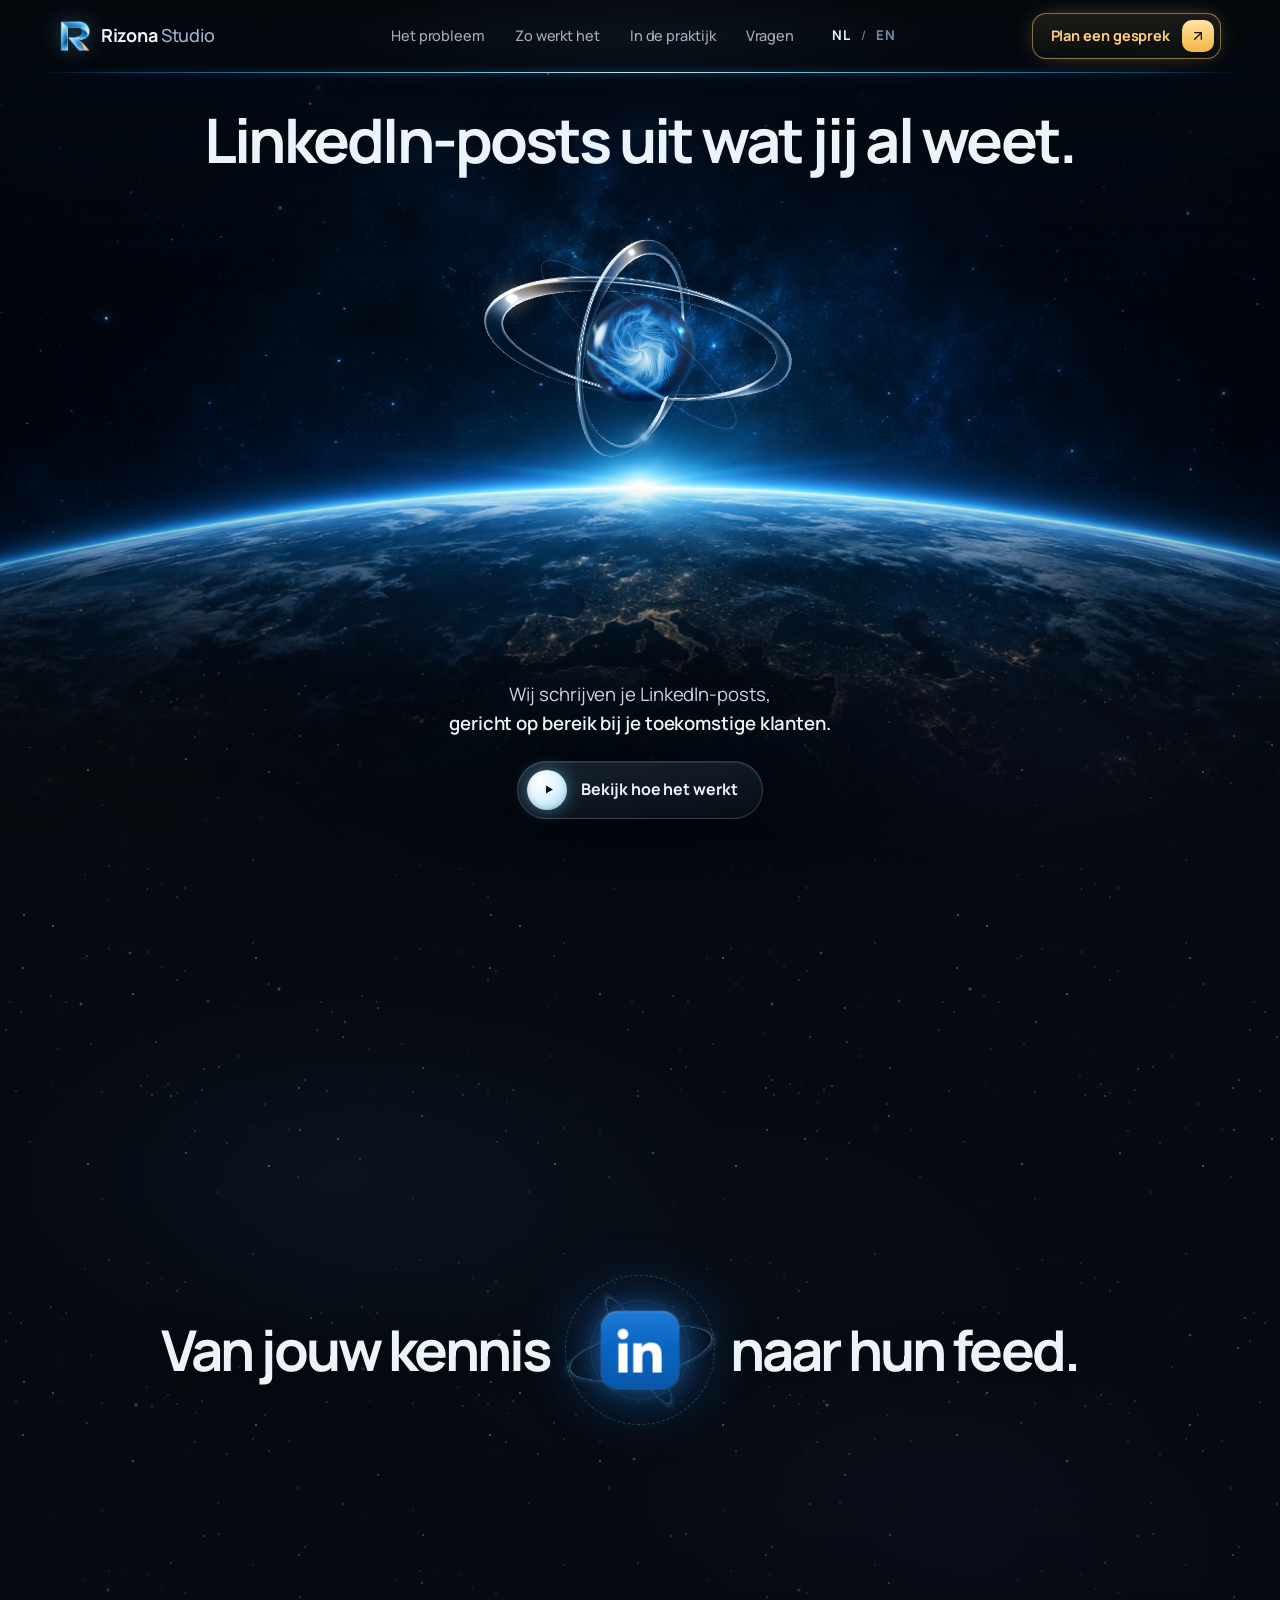
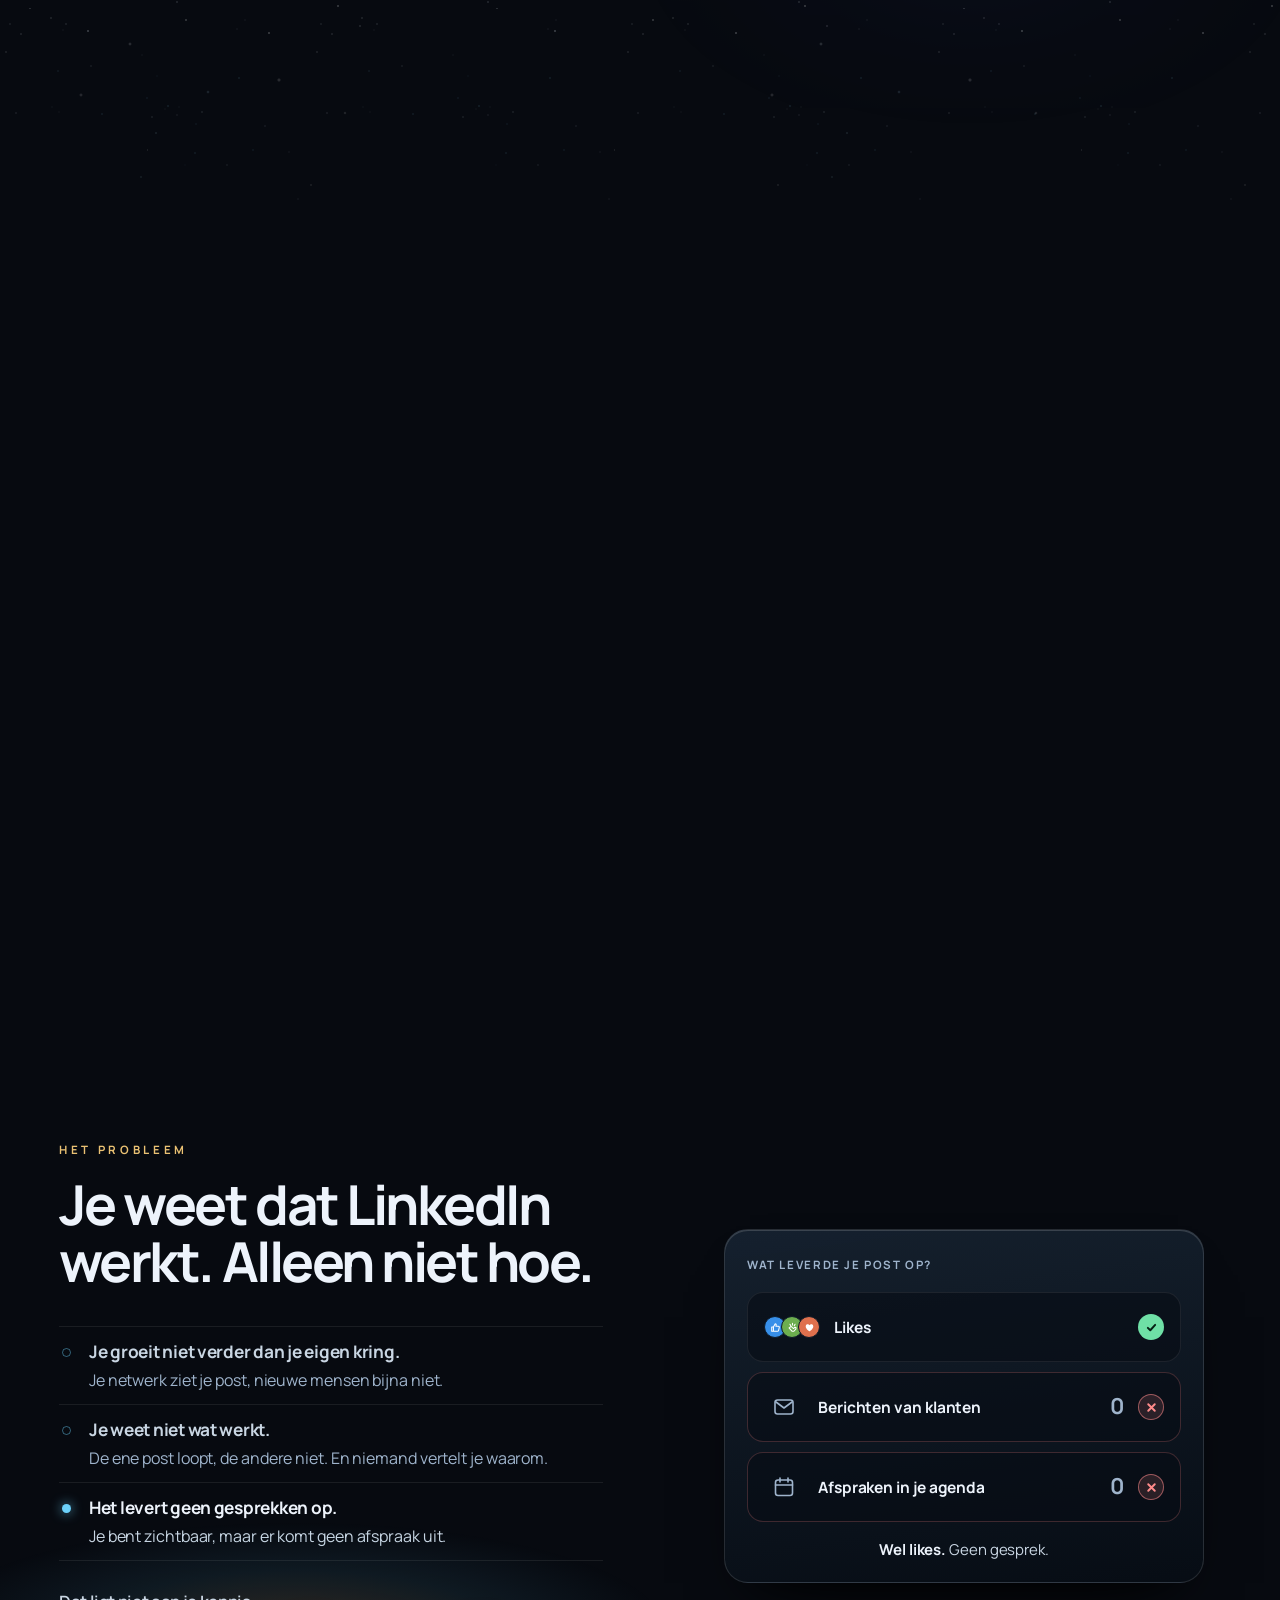
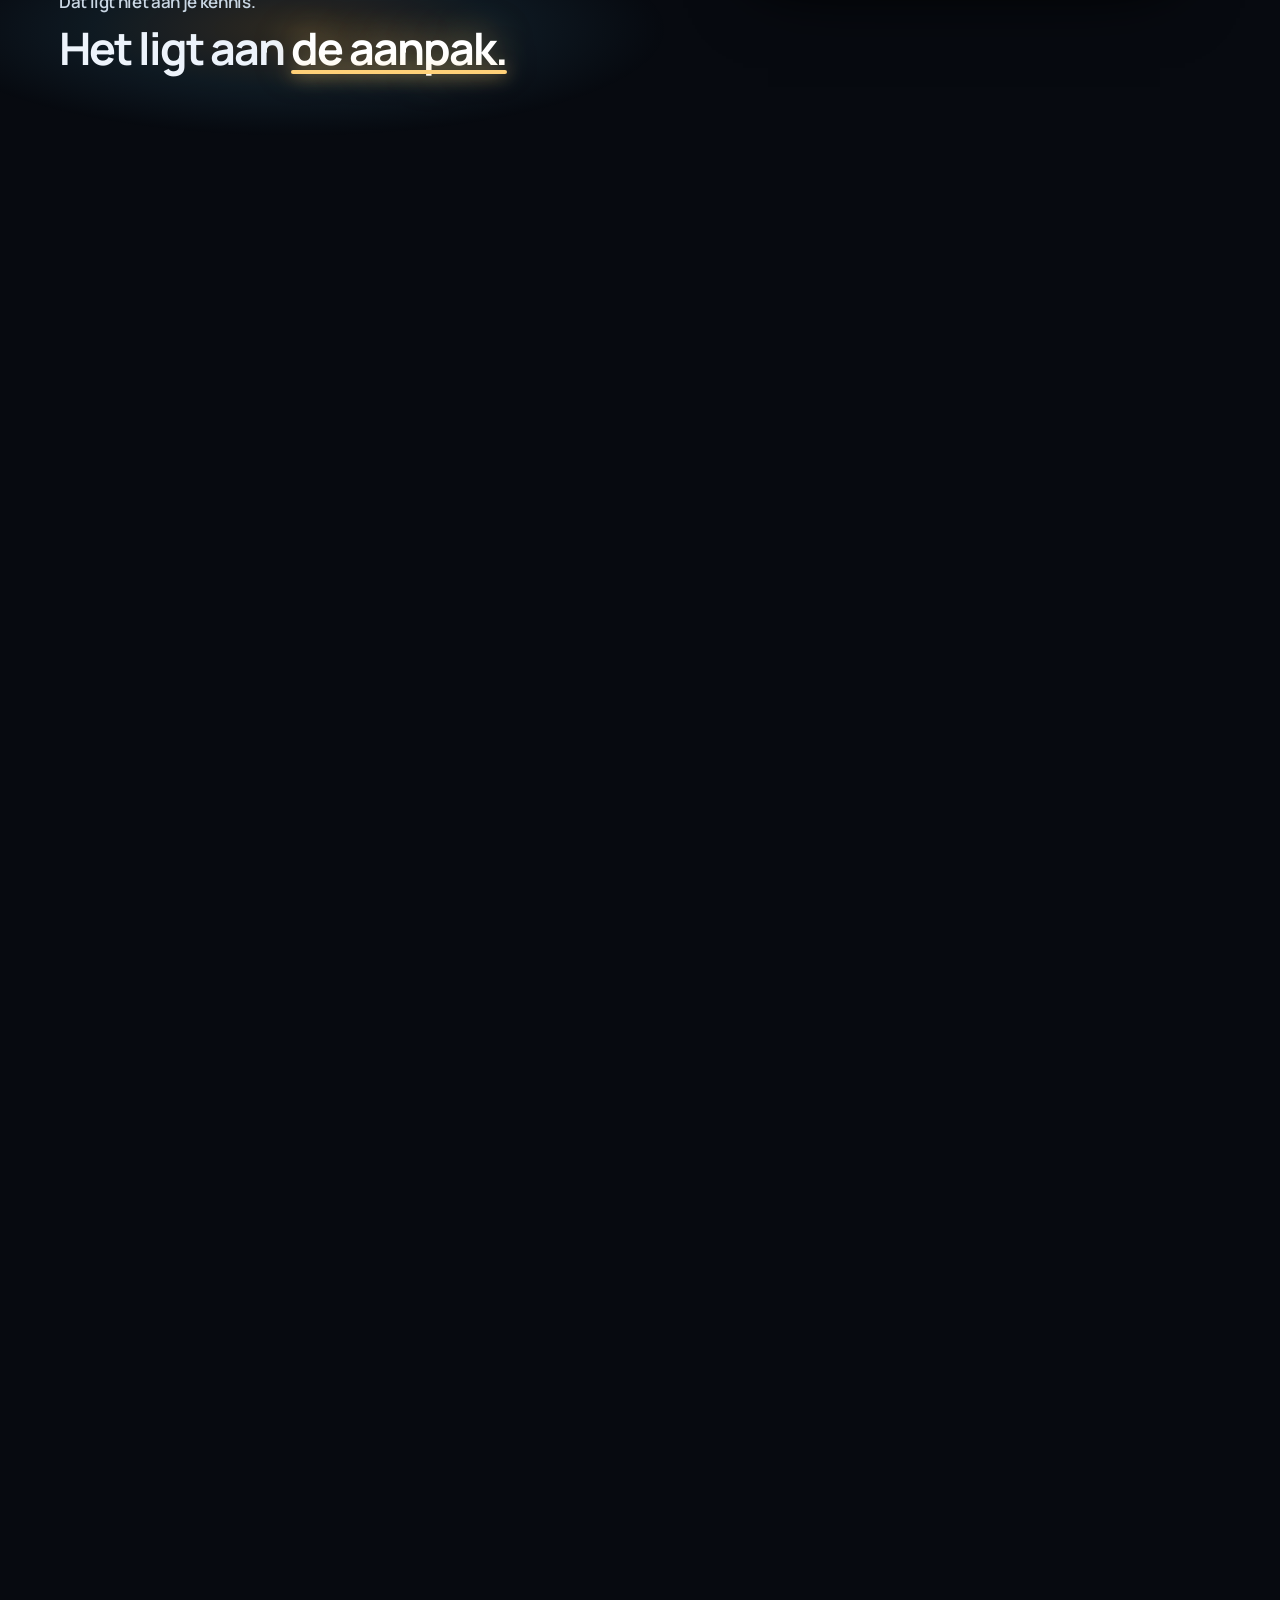
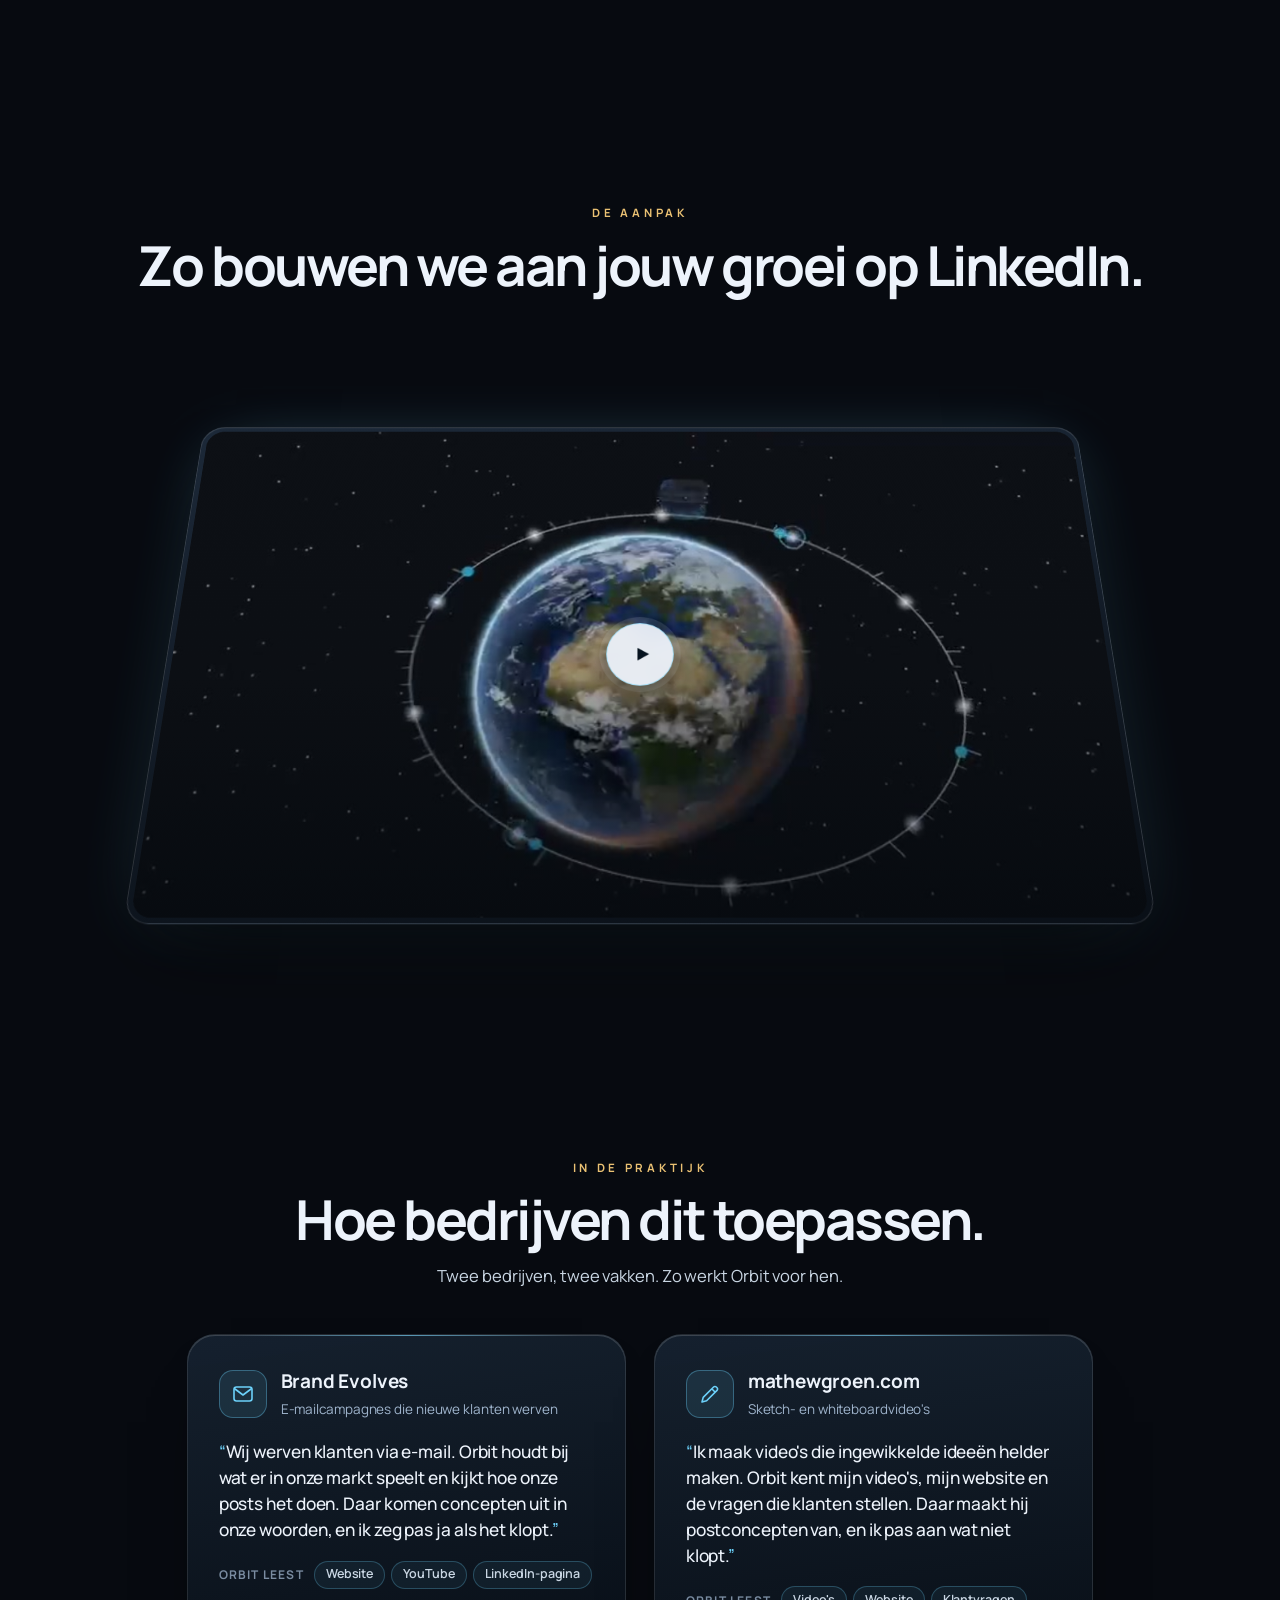
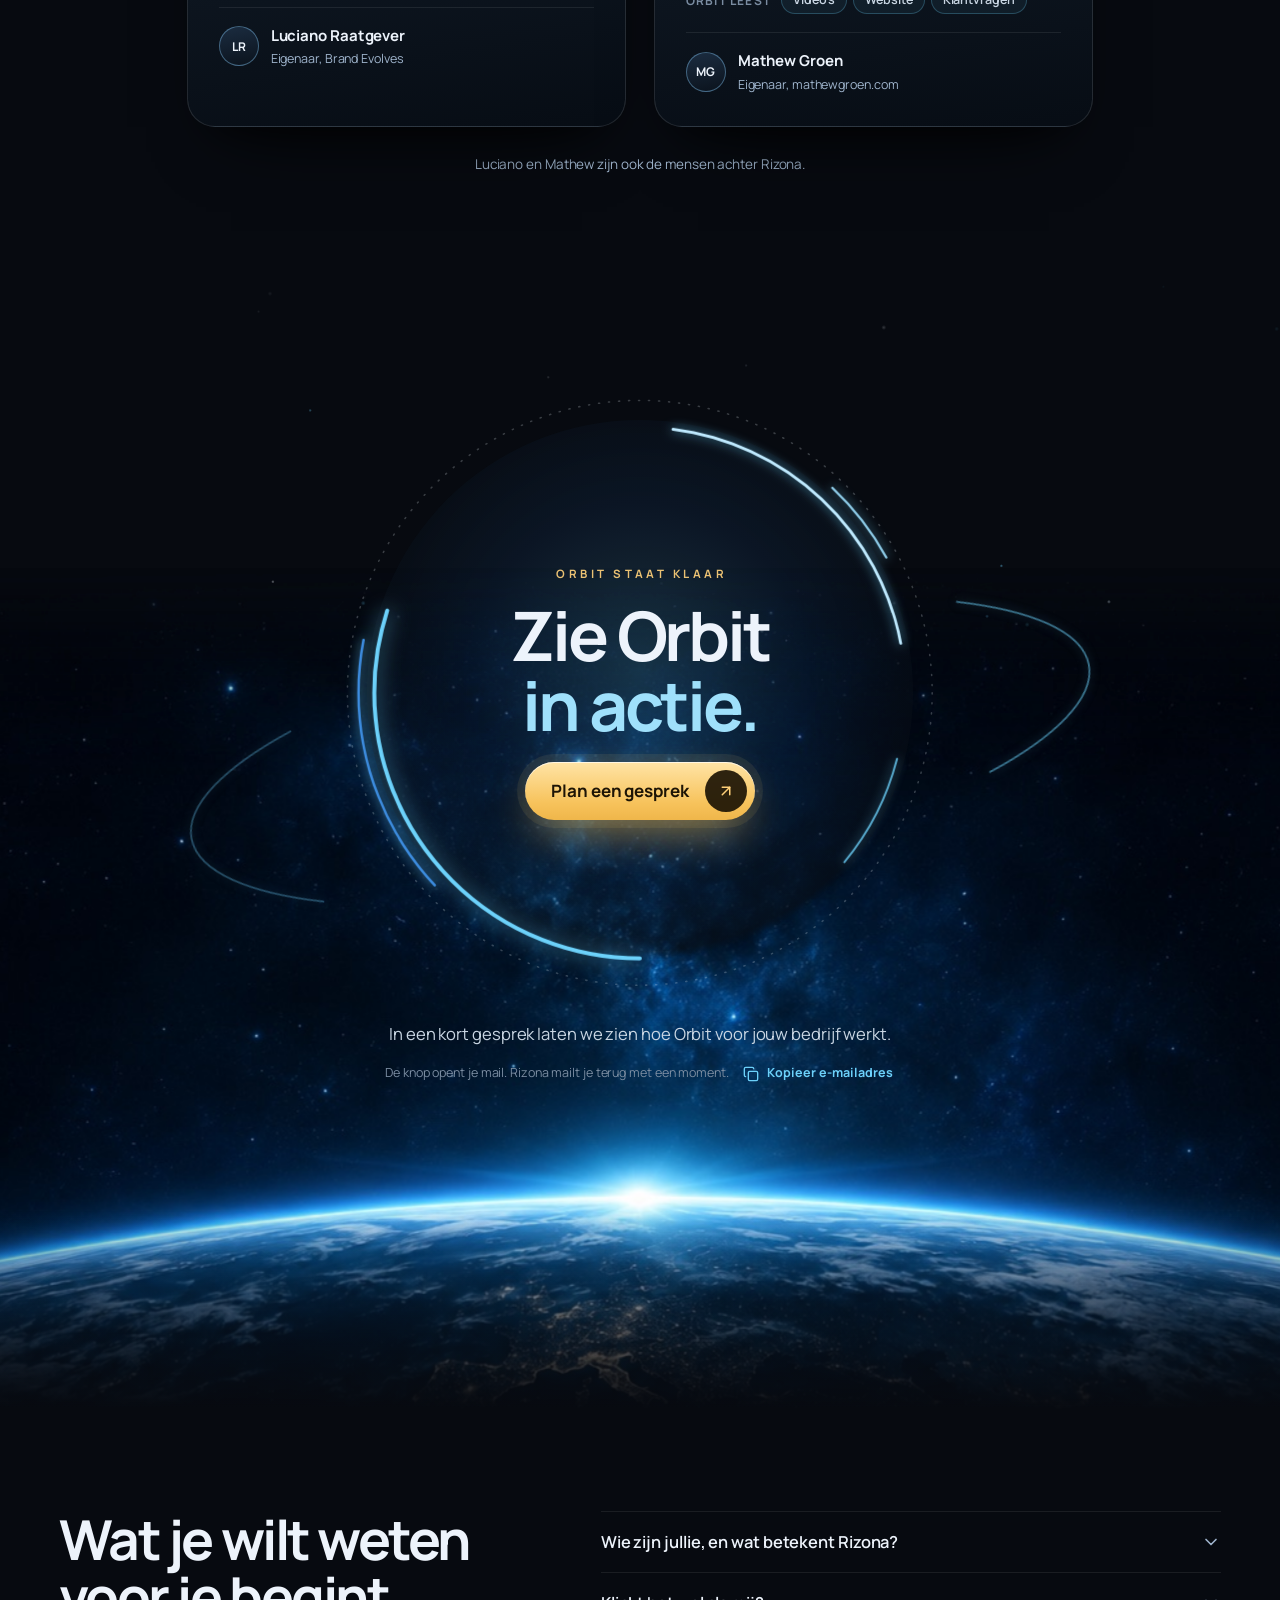
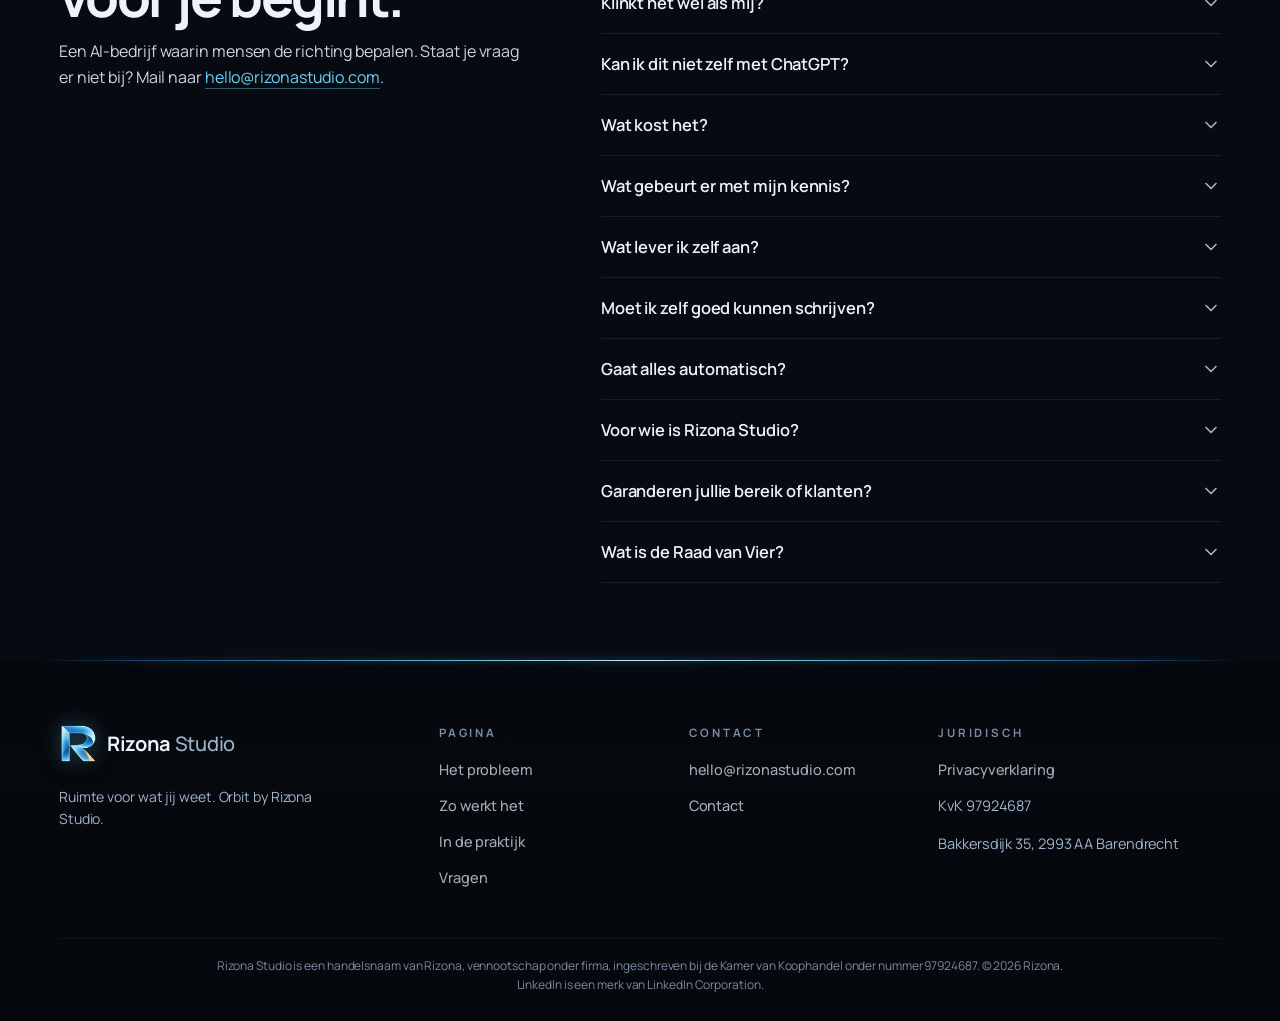
==== commit 2b55e733: "Zin "Wij maken het zichtbaar." linksboven, voorbeeldlabel weg Op groot scherm staat de zin in het Li" ====
--- a/index.html
+++ b/index.html
@@ -131,7 +131,6 @@
               <div class="zf-card c3"><div class="zf-float zf-note-card"><span class="zf-bell"><svg viewBox="0 0 24 24" aria-hidden="true"><path d="M6 16.5V11a6 6 0 0 1 12 0v5.5l1.5 2h-15z"/><path d="M10 20.5a2 2 0 0 0 4 0"/></svg><i></i></span><span class="zf-cal-t"><b>Een beslisser bekeek je profiel</b><small>na je post van vandaag</small></span></div></div>
               <div class="zf-card c4"><div class="zf-float zf-dm"><span class="zf-dm-h"><svg viewBox="0 0 24 24" aria-hidden="true"><path d="M4 5.5h16v10.5H9l-4 3.5V16H4z"/></svg><b>Nieuw bericht</b><i></i></span><span class="zf-who"><span class="zf-av zf-av--b">HR</span><span class="zf-bubble">“Zag je post. Kunnen we volgende week bellen?”</span></span></div></div>
             </div>
-            <p class="zf-note">Voorbeelden, geen echte klantdata.</p>
             <p class="zicht-cap"><b>Wij maken het zichtbaar.</b><span>Elke post uit jouw kennis, in jouw woorden.</span></p>
           </div>
         </div>
--- a/site.css
+++ b/site.css
@@ -2884,3 +2884,17 @@
 /* herziening 64: wat we doen op regel één, waarvoor op regel twee. */
 .hero-sub { max-width: 40rem; }
 .hero-sub b { display: block; text-wrap: balance; }
+
+/* ---------------------------------------- herziening 65: "Wij maken het zichtbaar." linksboven, geen voorbeeldlabel --- */
+/* Op groot scherm staat de zin linksboven, als kop boven het beeld (Mathew). Op de telefoon blijft hij onderaan,
+   want bovenaan draait daar een kaartje langs. */
+@media (min-width: 761px) {
+  .zicht-cap { top: calc(var(--bar-h) + clamp(24px, 5vh, 56px)); bottom: auto; }
+}
+/* Ruimte voor de zin: zodra het beeld opengaat, zakt het midden (logo, ringen, kaartjes) 9vh, zodat geen
+   rondzwevend kaartje de zin bovenaan raakt. Tijdens "Van jouw kennis ... naar hun feed." staat het logo nog in het midden. */
+@media (min-width: 761px) {
+  .zicht-stage { --zy: calc(var(--g, 0) * 9vh); }
+  .zf-glow, .zf-dots, .zf-hud, .zf-pulse, .zf-core, .zf-card { top: calc(50% + var(--zy, 0px)); }
+  .zf-scene { -webkit-mask: linear-gradient(#000 64%, rgba(0, 0, 0, 0.3) 100%); mask: linear-gradient(#000 64%, rgba(0, 0, 0, 0.3) 100%); }
+}
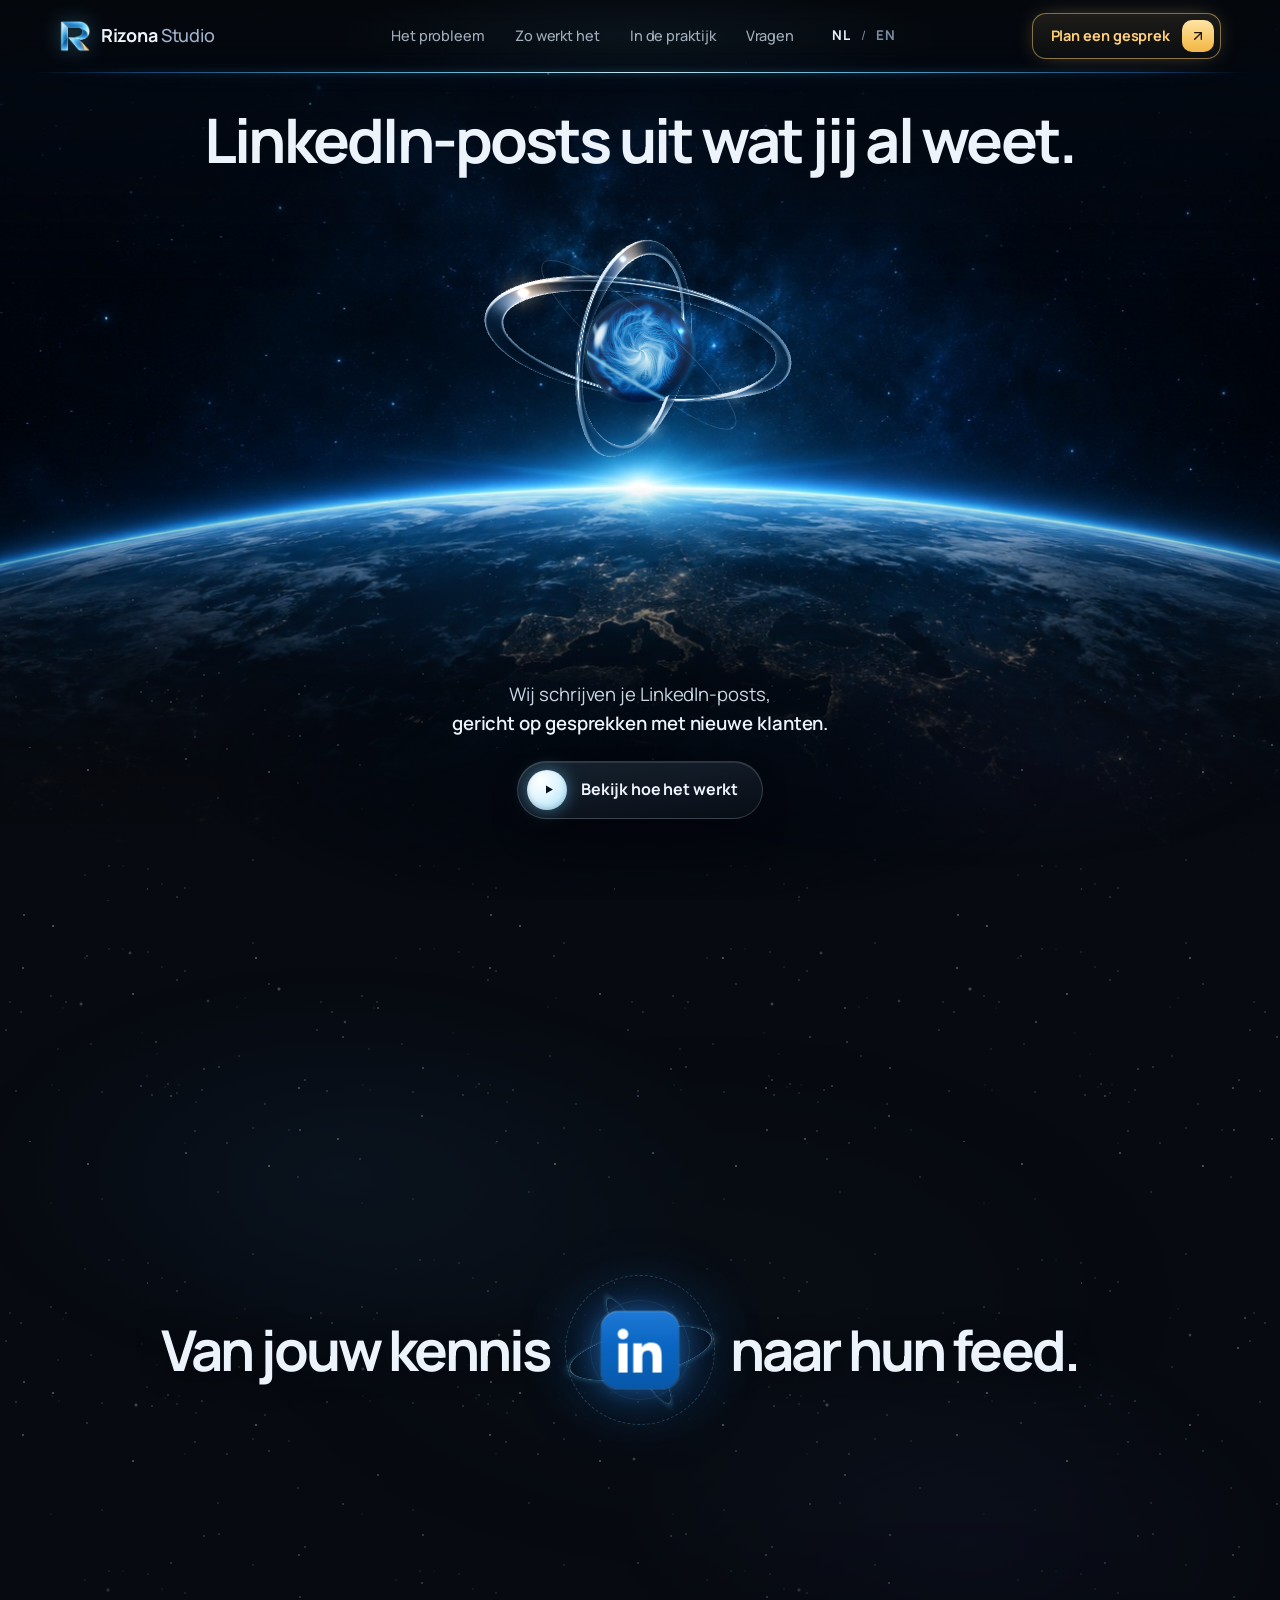
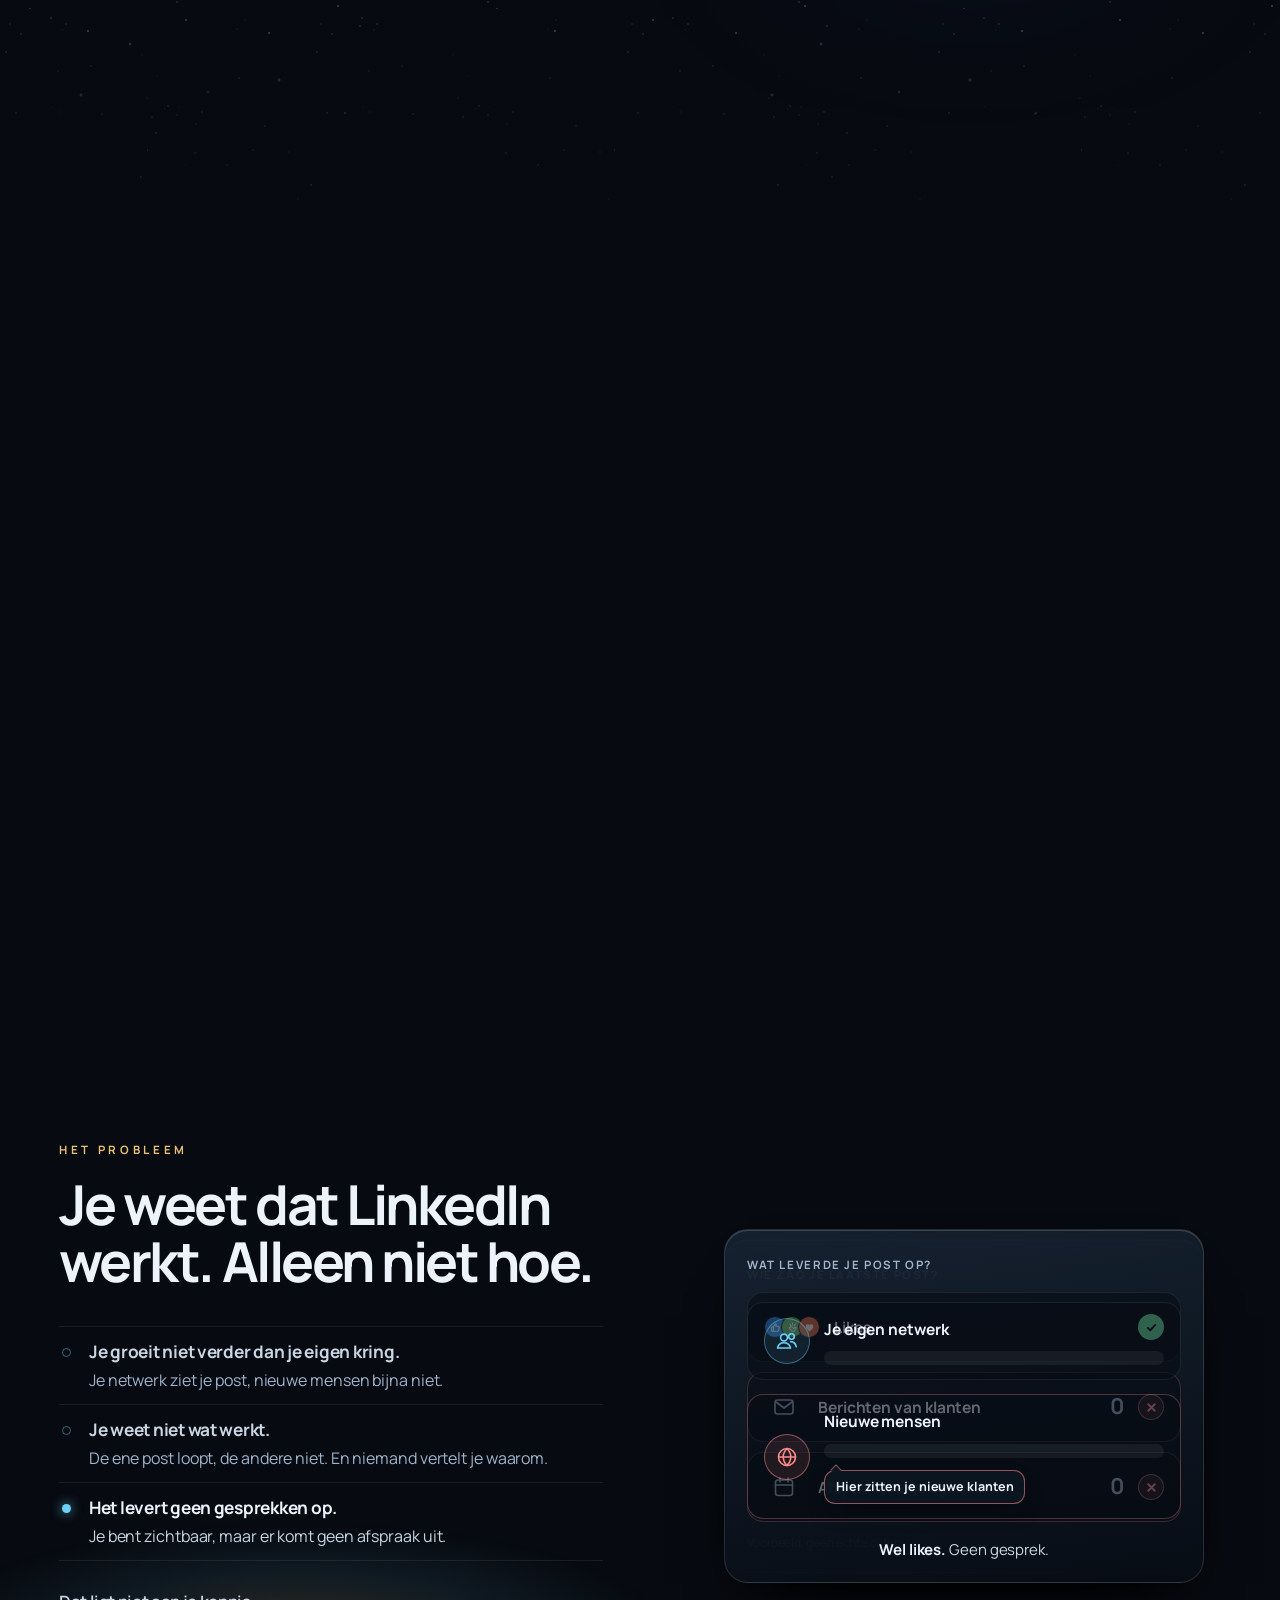
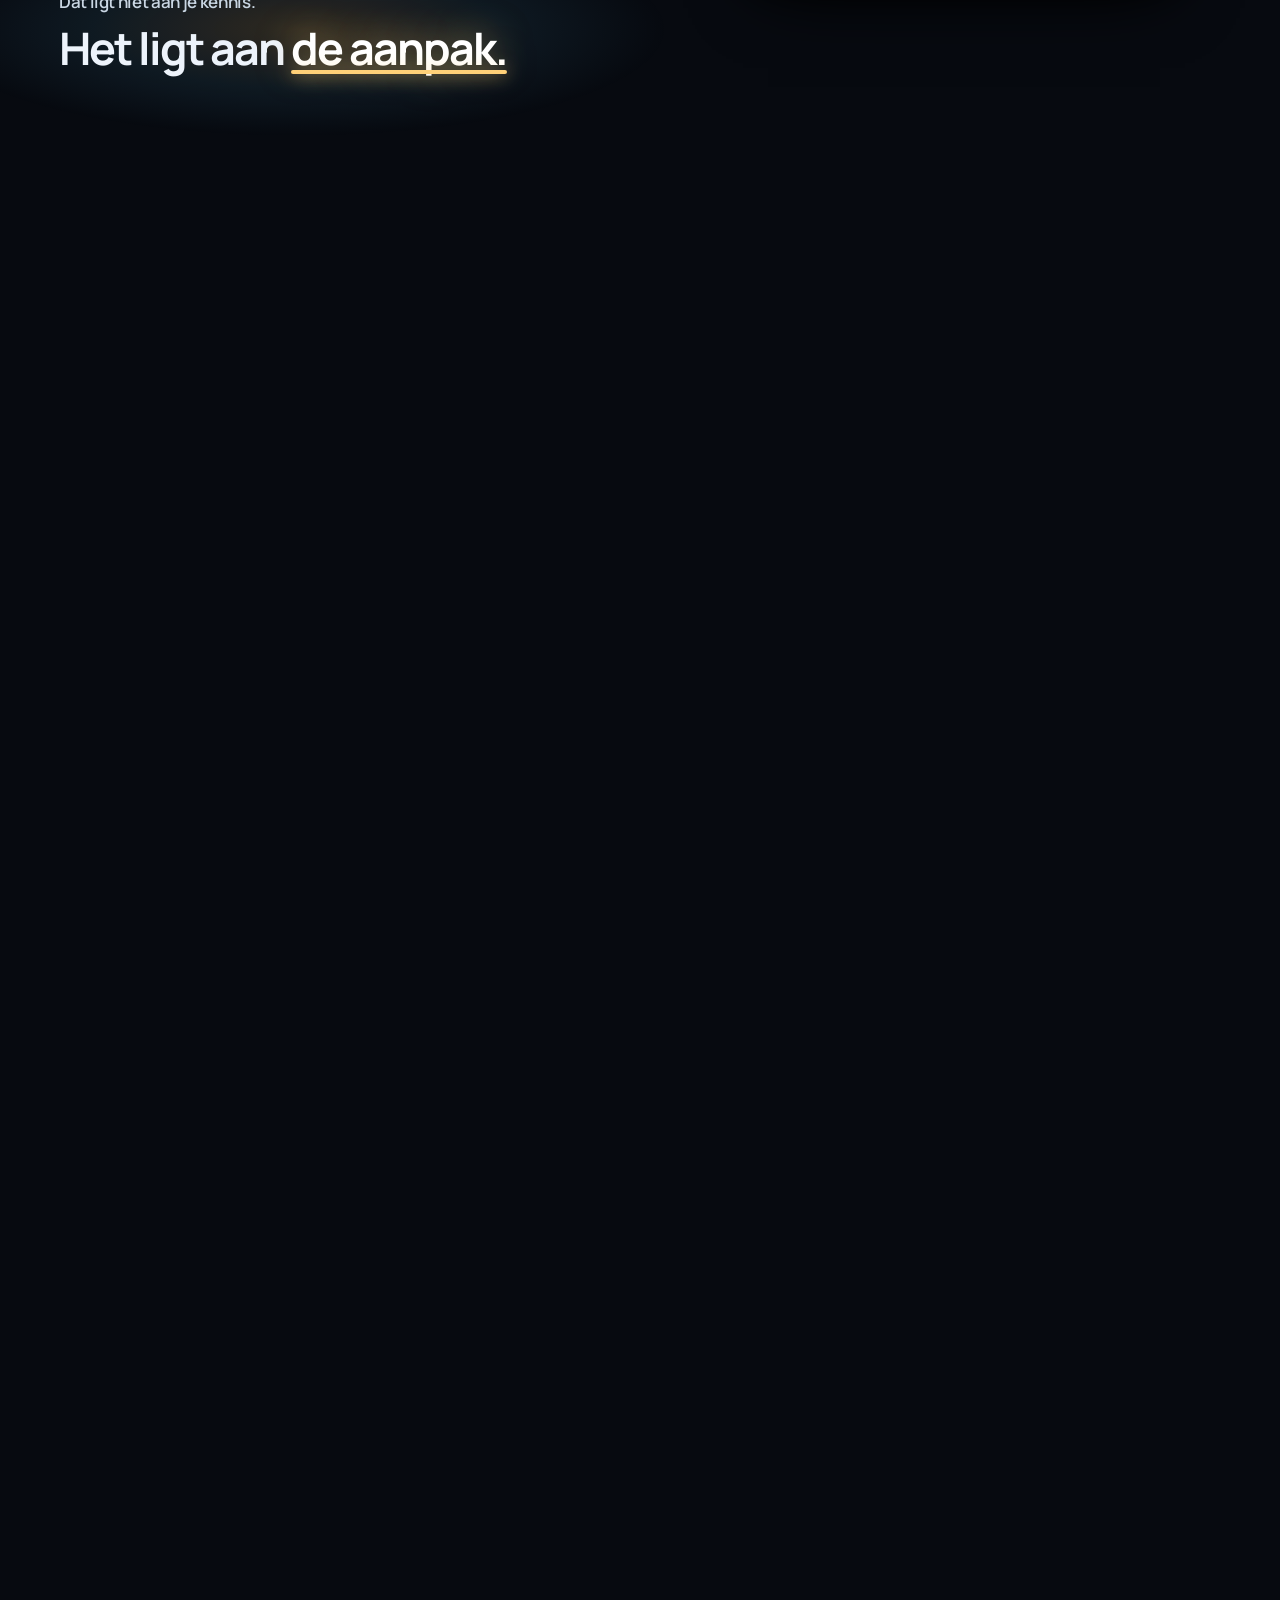
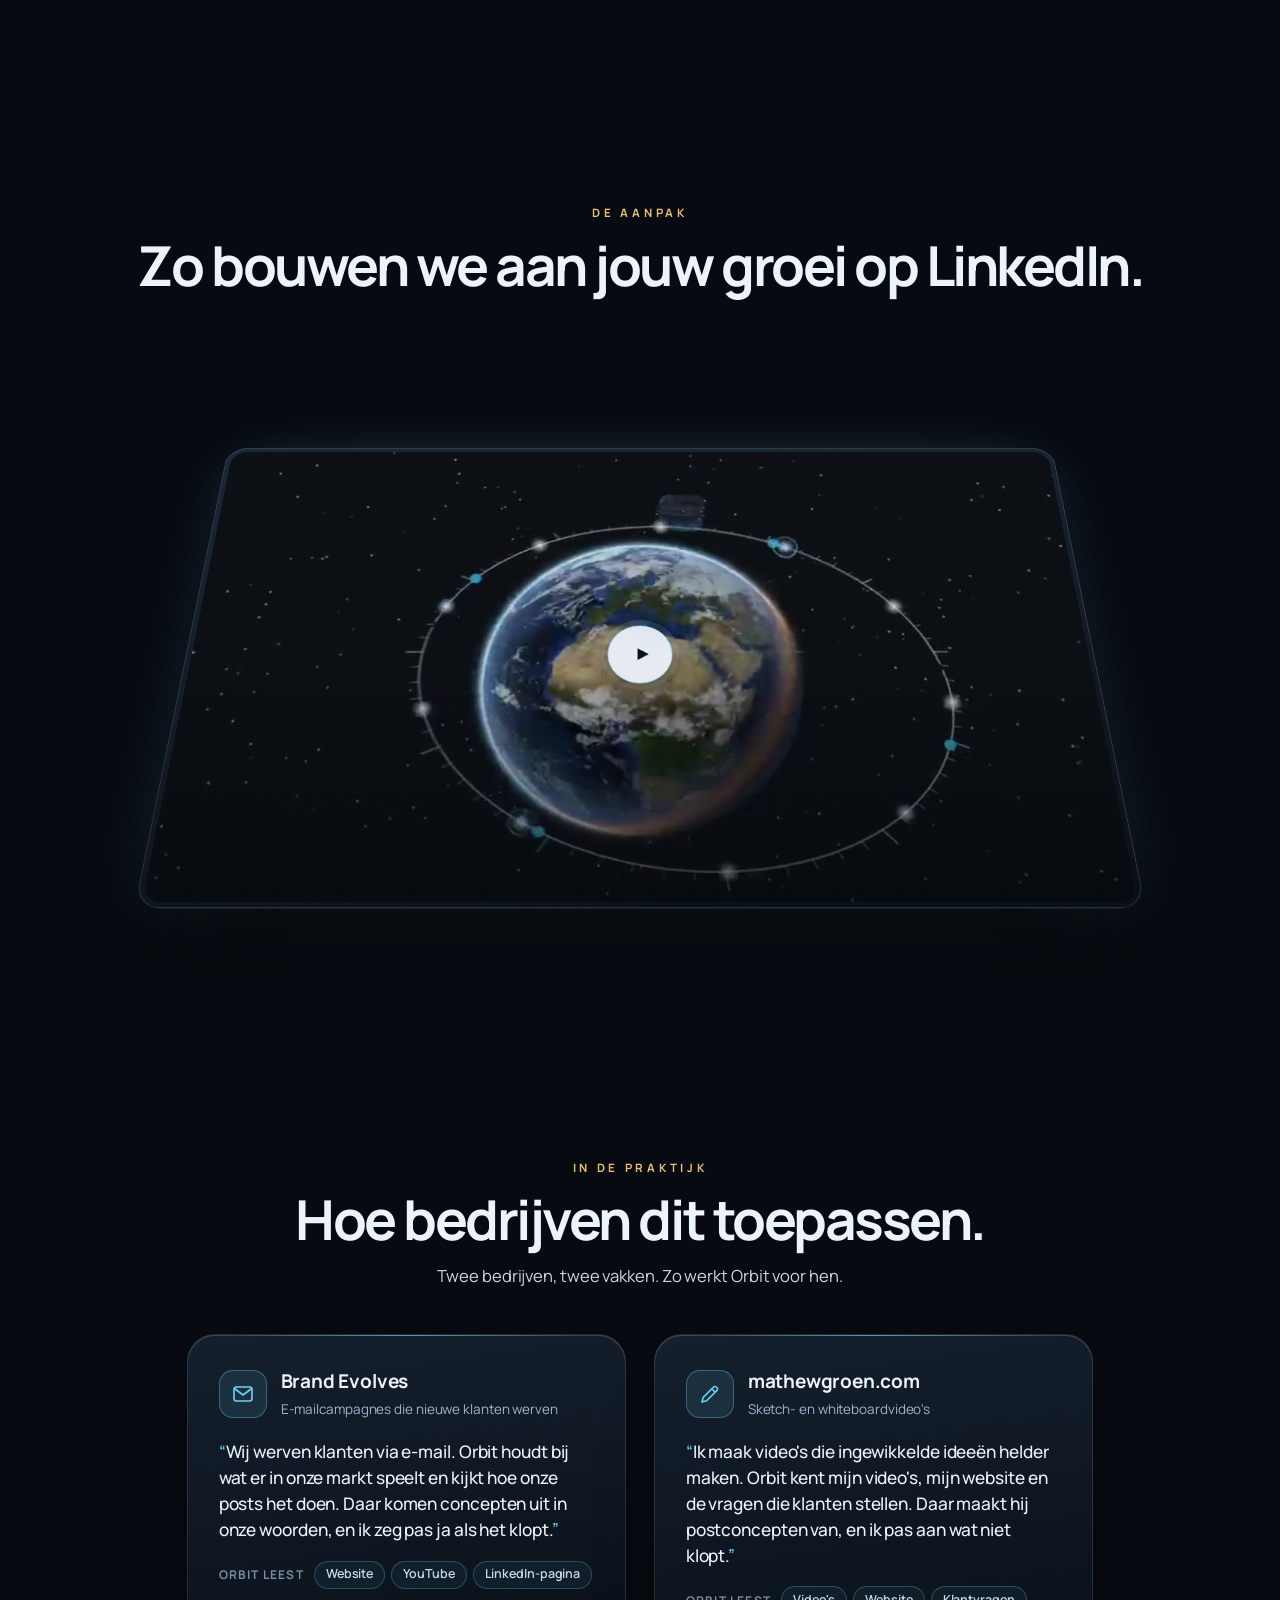
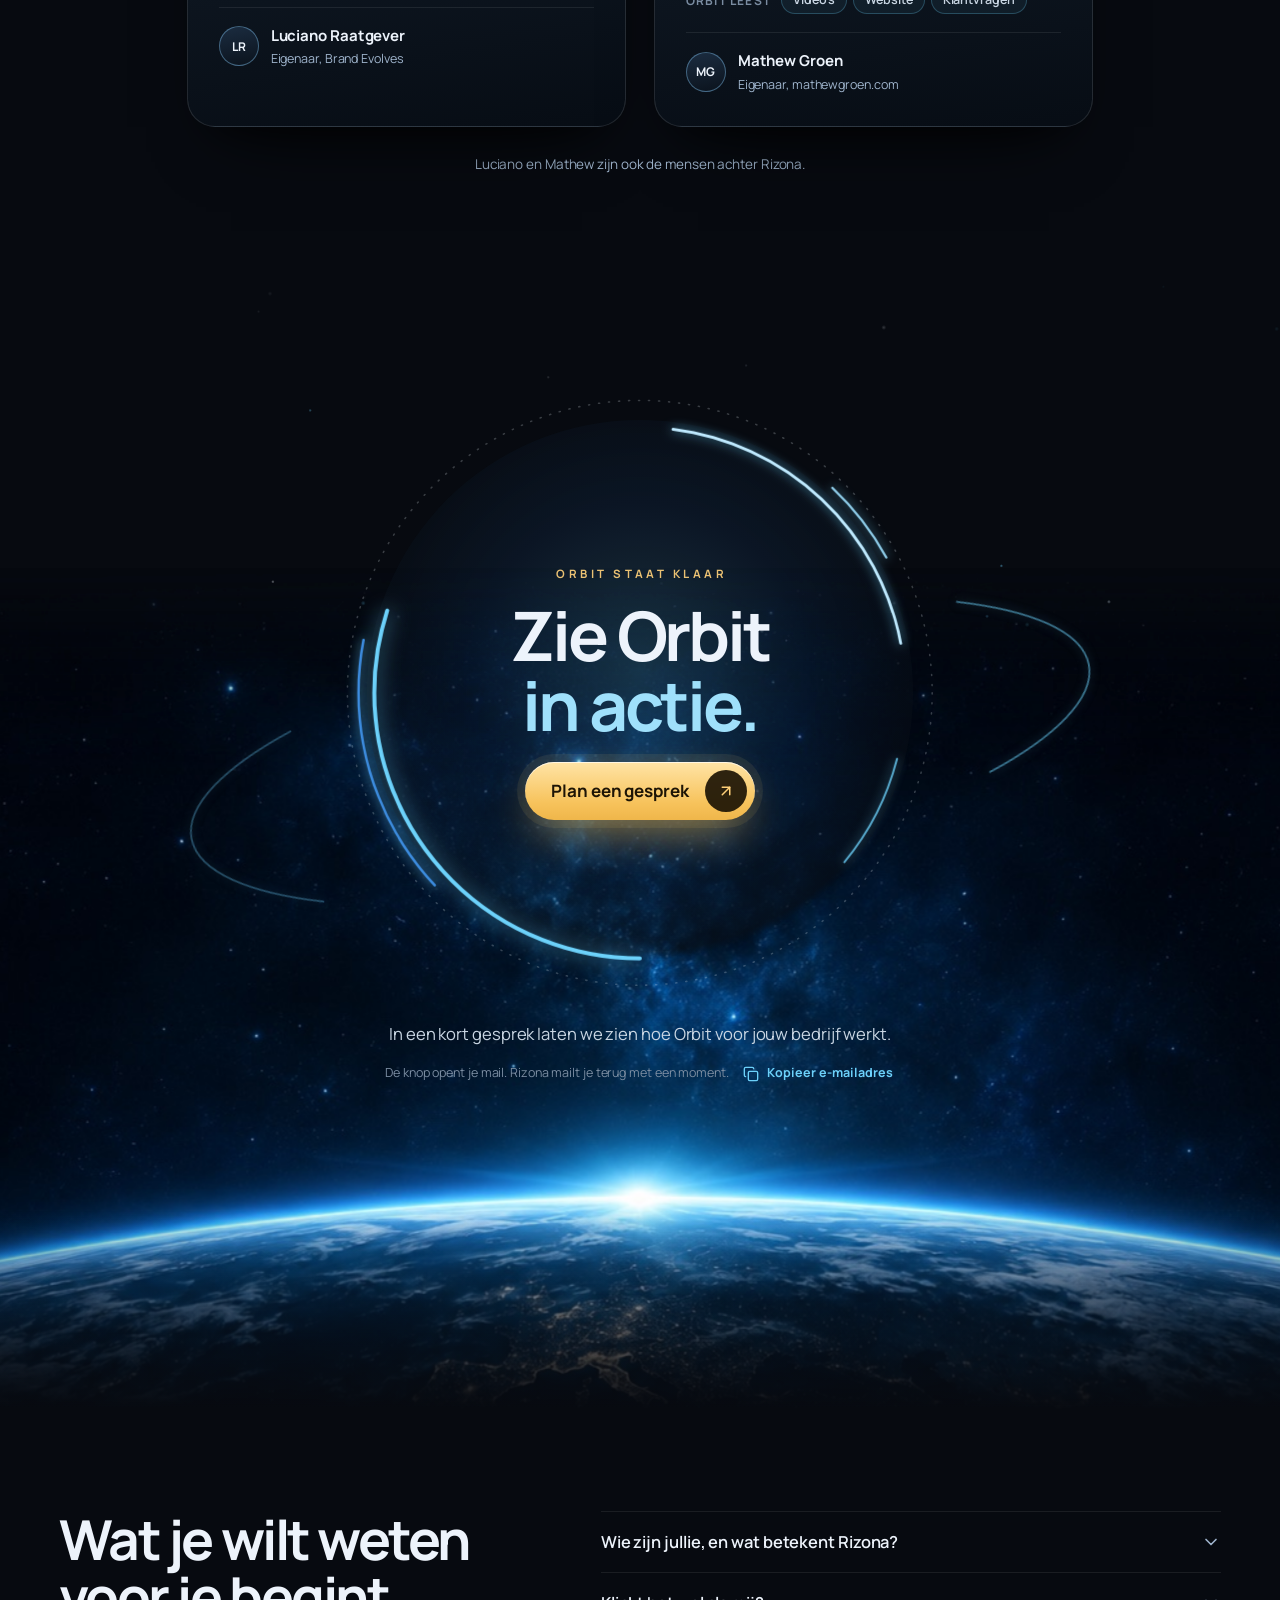
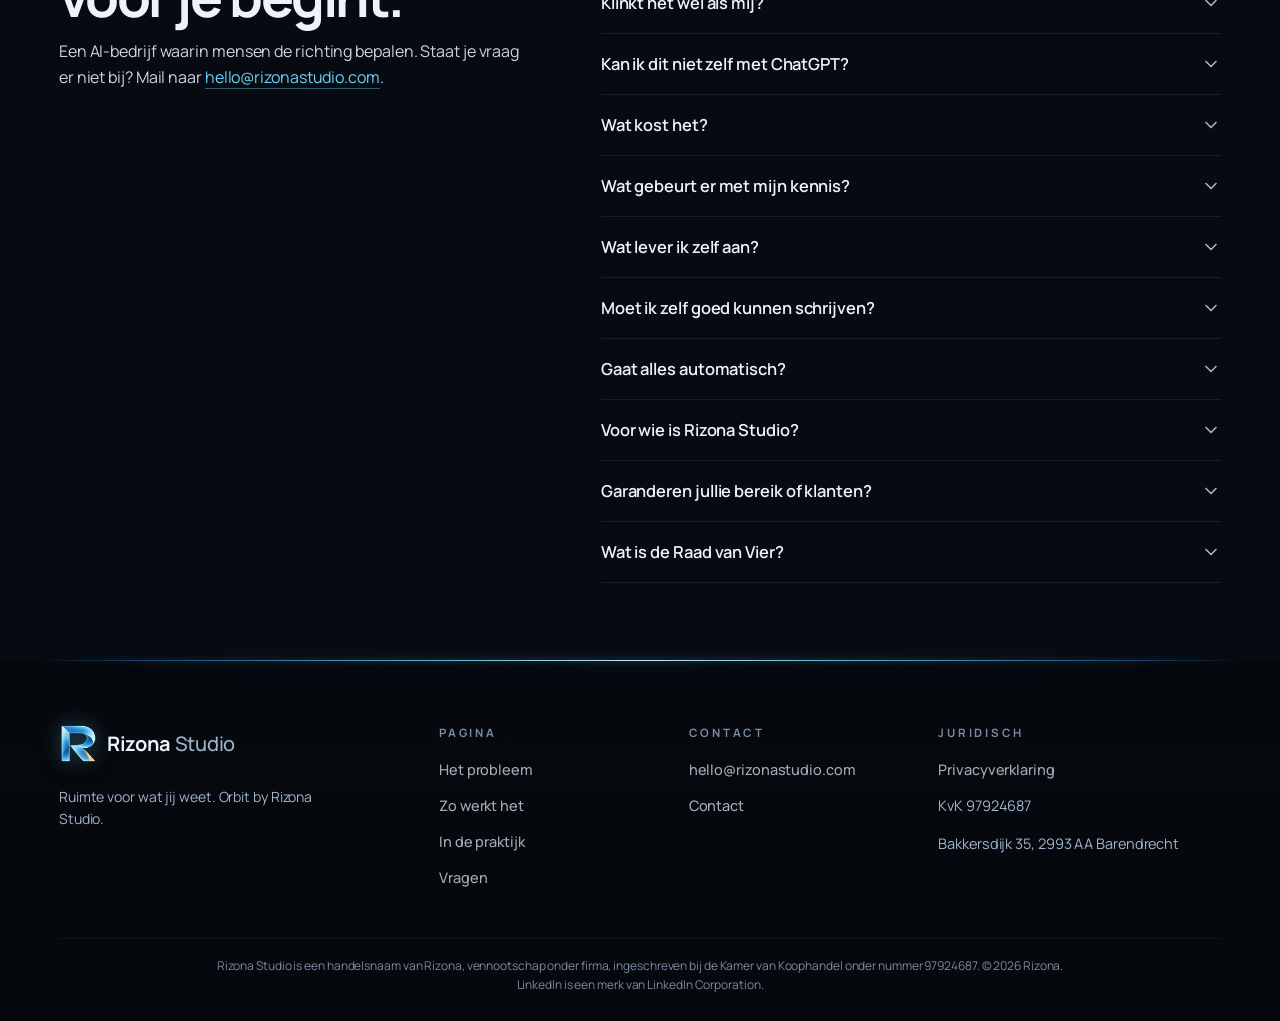
==== commit bc14c611: "Herozin wisselt tussen vijf zinnen Na "Wij schrijven je LinkedIn-posts," wisselt het tweede deel elk" ====
--- a/index.html
+++ b/index.html
@@ -104,7 +104,7 @@
             <img class="orb-still" src="./assets/agents/orbit-orb.webp" alt="" width="192" height="192" />
           </div>
           <div class="hero-foot" id="hero-foot">
-            <p class="hero-sub">Wij schrijven je LinkedIn-posts, <b>gericht op bereik bij je toekomstige klanten.</b></p>
+            <p class="hero-sub">Wij schrijven je LinkedIn-posts, <b class="hero-rot" id="hero-rot">gericht op bereik bij je toekomstige klanten.</b></p>
             <a class="btn-glass" href="#werk" id="hero-cta"><span class="bg-play"><svg viewBox="0 0 24 24" aria-hidden="true"><path d="M8 5.5v13l11-6.5z" /></svg></span>Bekijk hoe het werkt</a>
           </div>
         </div>
--- a/site.css
+++ b/site.css
@@ -2898,3 +2898,20 @@
   .zf-glow, .zf-dots, .zf-hud, .zf-pulse, .zf-core, .zf-card { top: calc(50% + var(--zy, 0px)); }
   .zf-scene { -webkit-mask: linear-gradient(#000 64%, rgba(0, 0, 0, 0.3) 100%); mask: linear-gradient(#000 64%, rgba(0, 0, 0, 0.3) 100%); }
 }
+
+/* ---------------------------------------- herziening 66: de herozin wisselt --- */
+/* Vijf zinnen op dezelfde plek (grid), zodat de regel nooit verspringt; alleen de actieve is zichtbaar. */
+.hero-sub .hero-rot { display: grid; justify-items: center; }
+.rot-stack { display: grid; }
+.rot-line { grid-area: 1 / 1; visibility: hidden; text-wrap: balance; }
+.rot-line.is-on, .rot-line.is-out { visibility: visible; }
+/* Binnenkomen: woord voor woord van onder, uit de waas, eerst cyaan en dan wit. */
+.rw { display: inline-block; opacity: 0; filter: blur(7px); transform: translate3d(0, 0.5em, 0); color: var(--cyan);
+  transition: opacity 0.5s var(--ease), filter 0.6s var(--ease), transform 0.6s var(--ease), color 0.9s var(--ease); }
+.rot-line.is-on .rw { opacity: 1; filter: blur(0); transform: none; color: var(--ink);
+  transition-delay: calc(0.18s + var(--i) * 55ms), calc(0.18s + var(--i) * 55ms), calc(0.18s + var(--i) * 55ms), calc(0.55s + var(--i) * 55ms); }
+/* Weggaan: omhoog en in de waas, sneller dan het binnenkomen. */
+.rot-line.is-out .rw { opacity: 0; filter: blur(7px); transform: translate3d(0, -0.45em, 0); color: var(--ink);
+  transition-duration: 0.38s; transition-delay: calc(var(--i) * 28ms); }
+/* De eerste zin staat er bij het laden gewoon, zonder animatie. */
+.rot-line.is-still .rw { transition: none; }
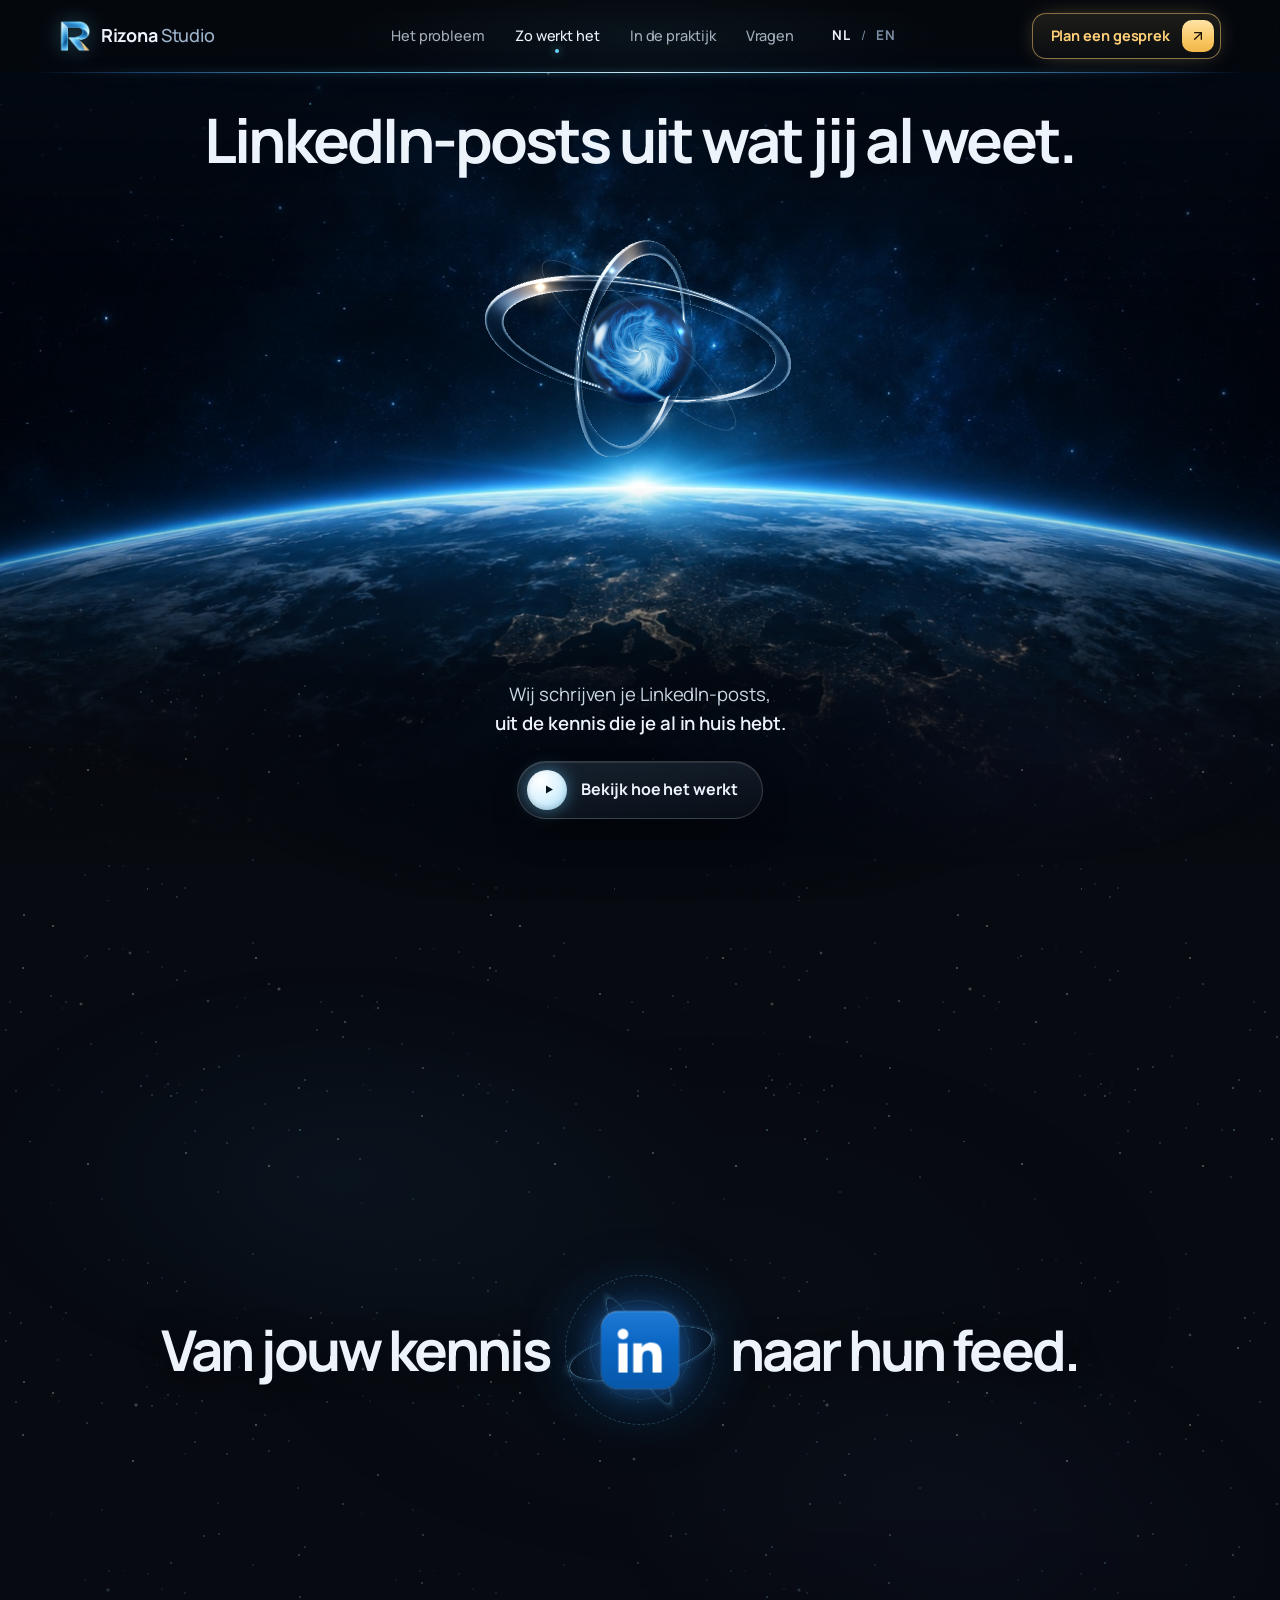
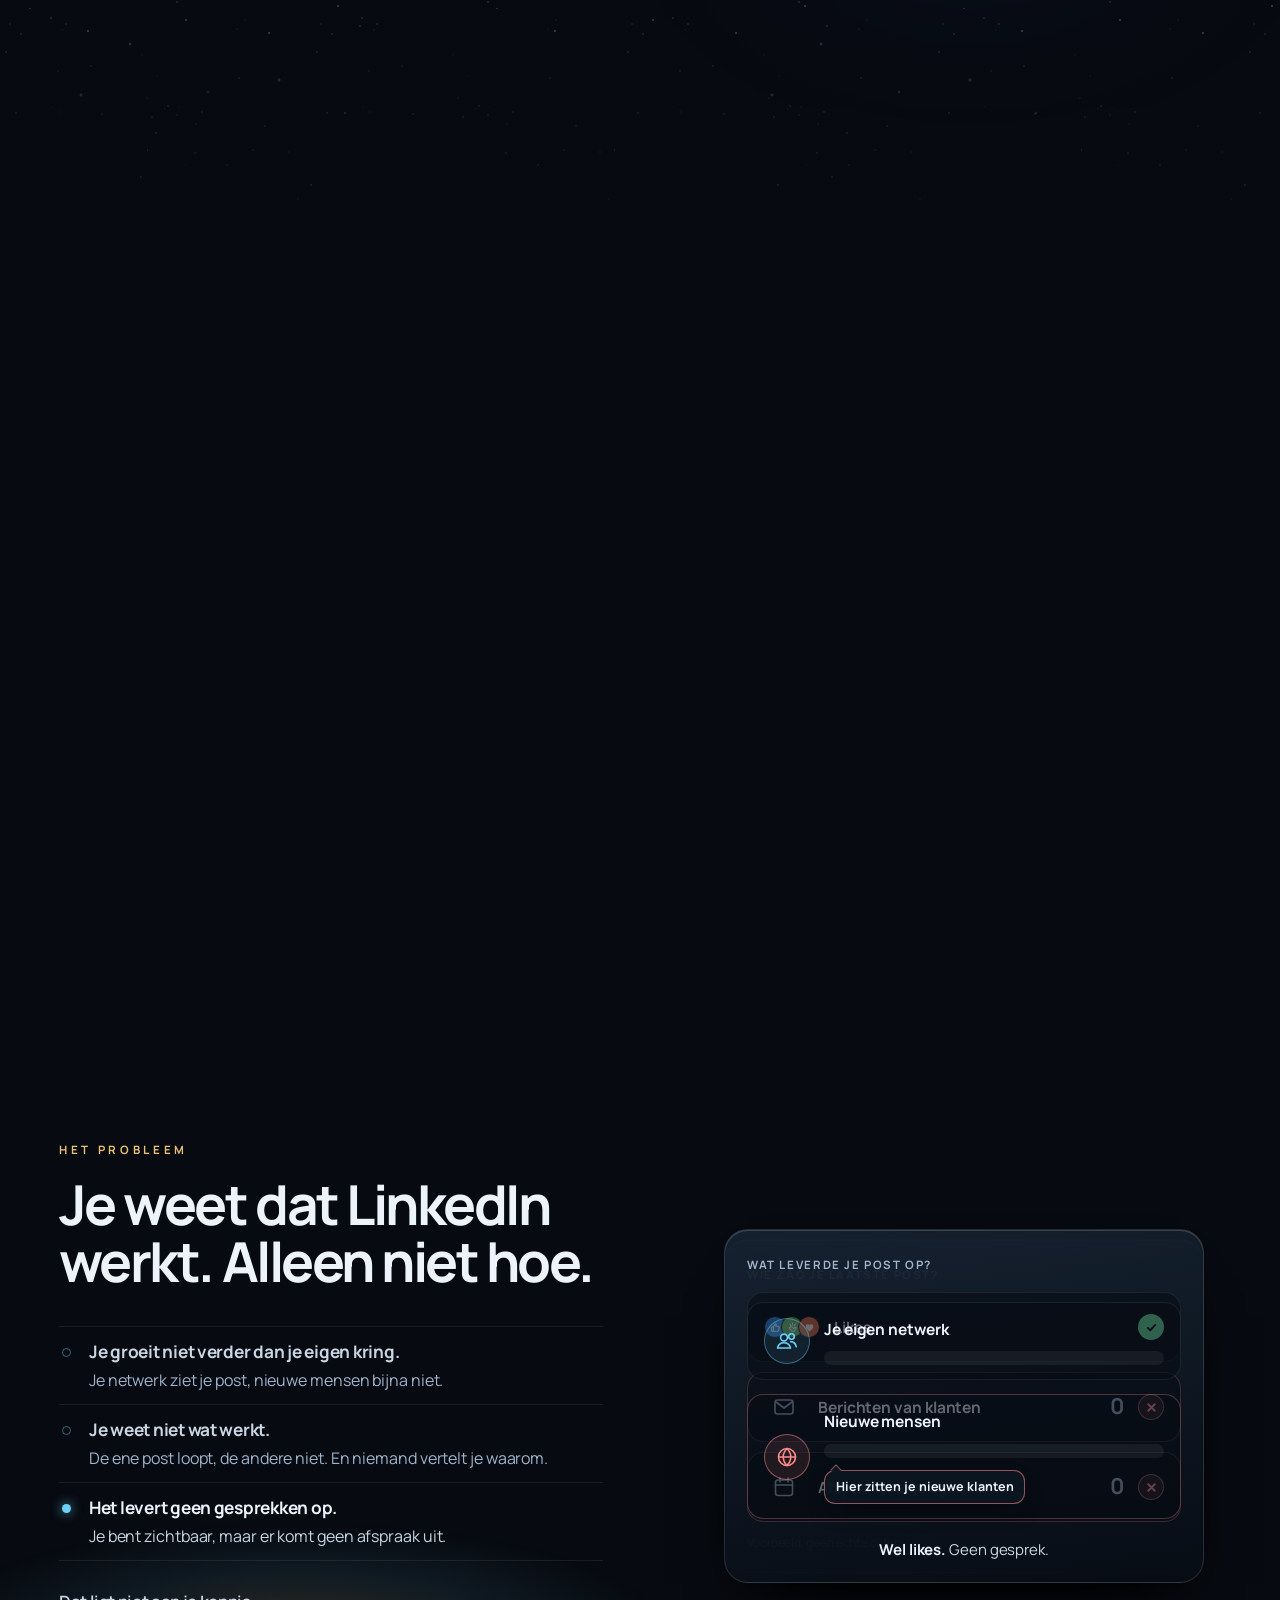
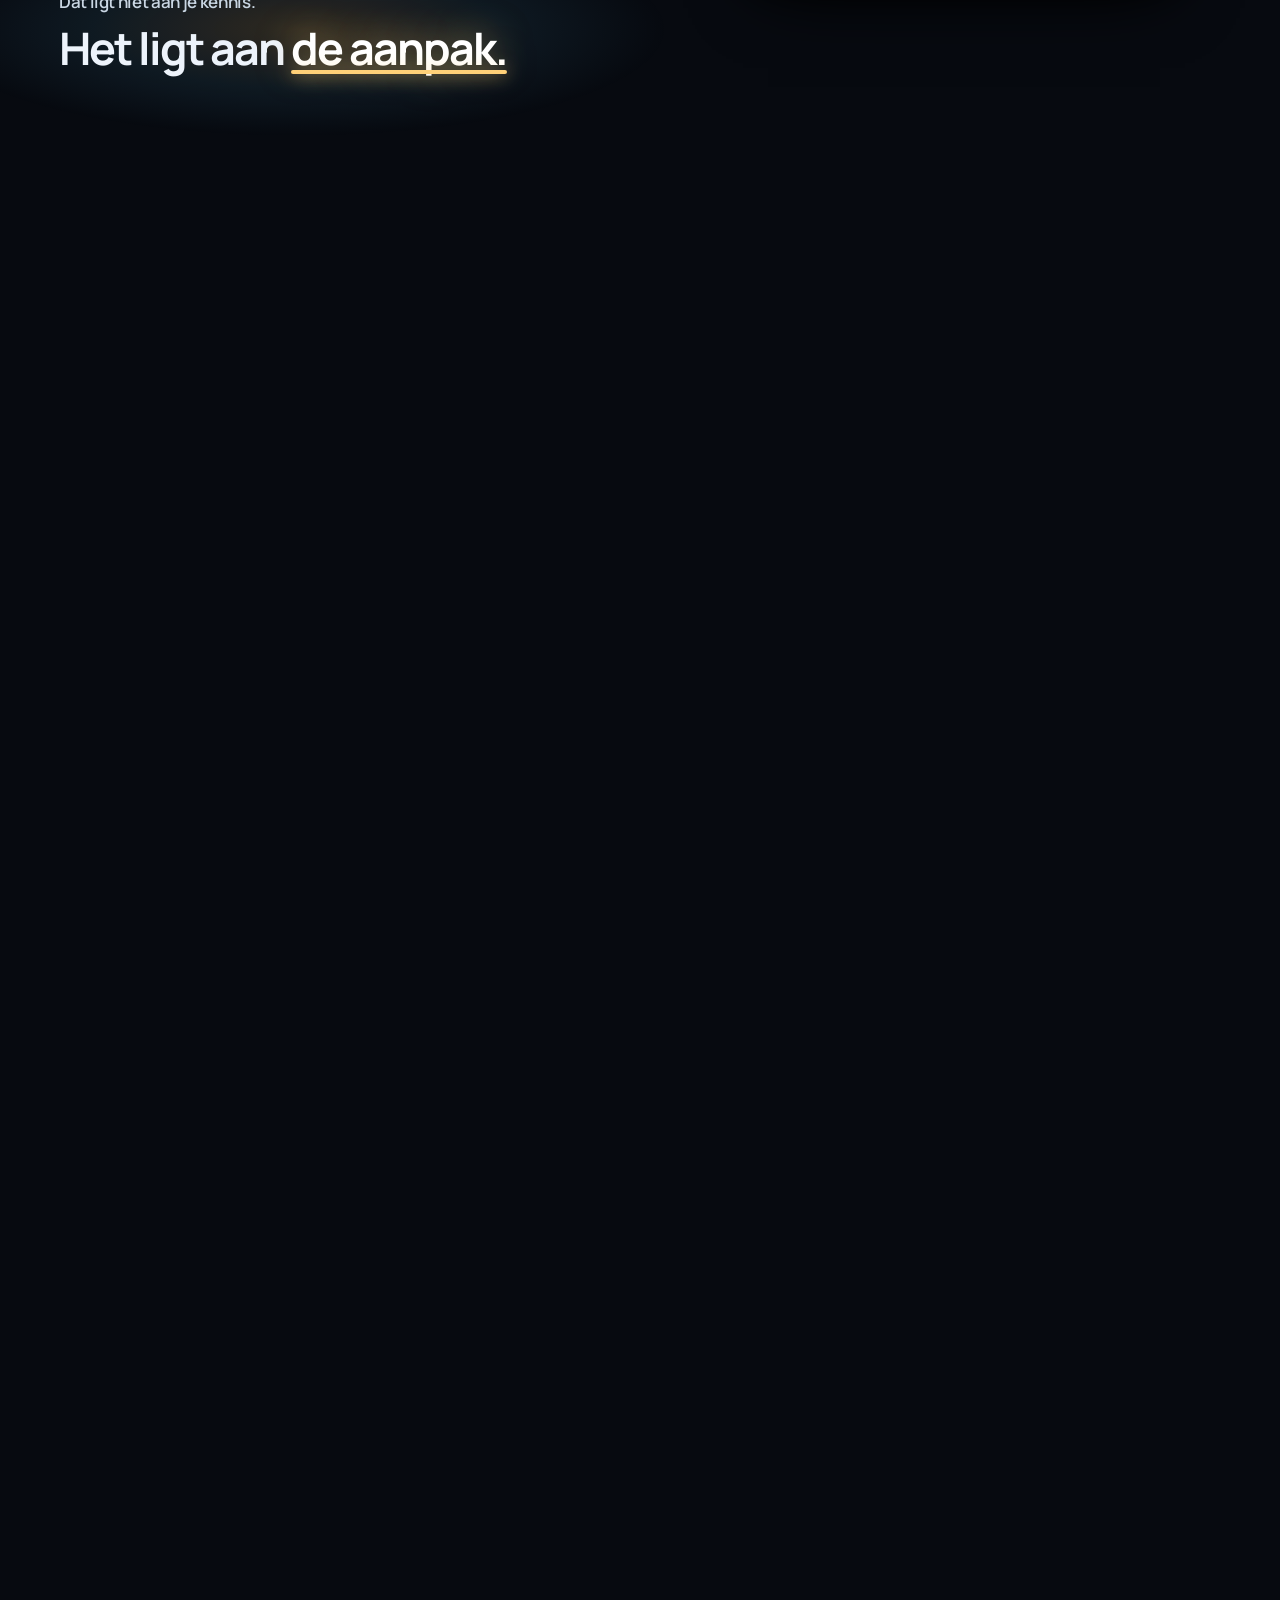
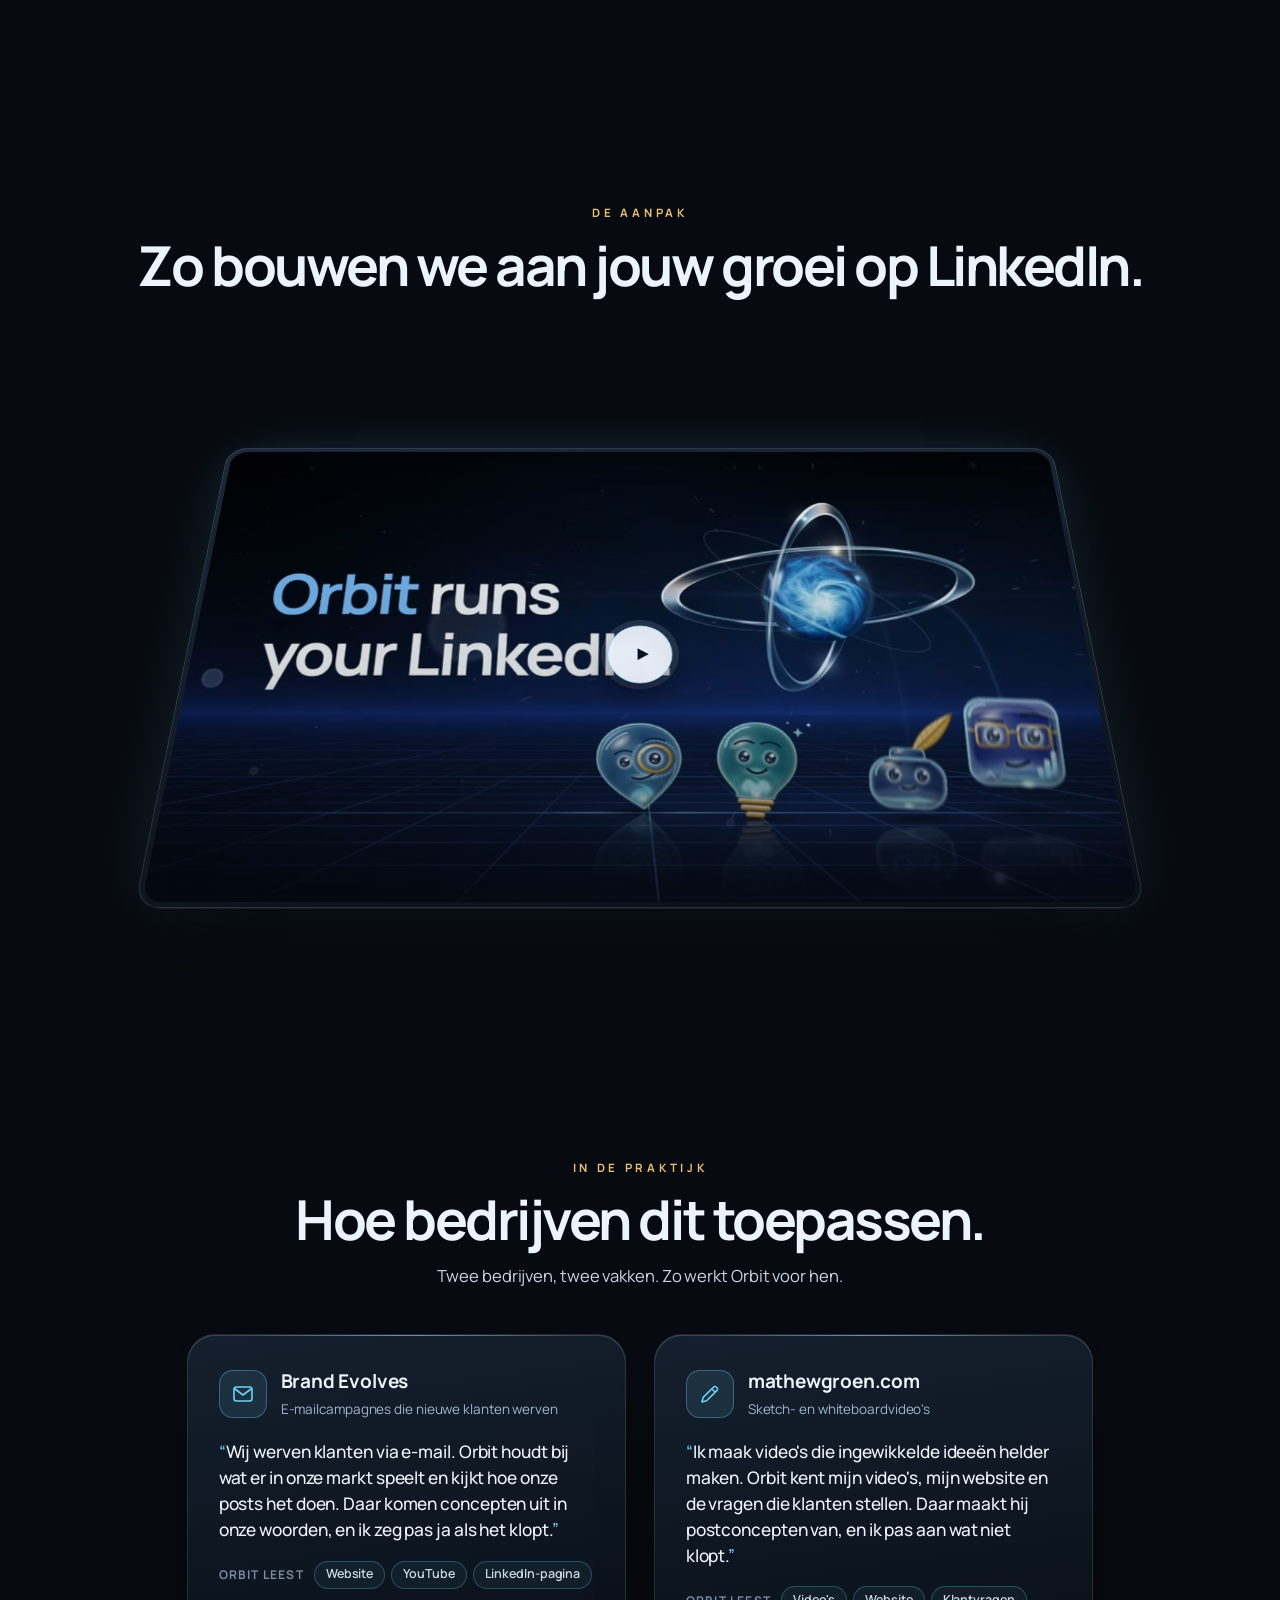
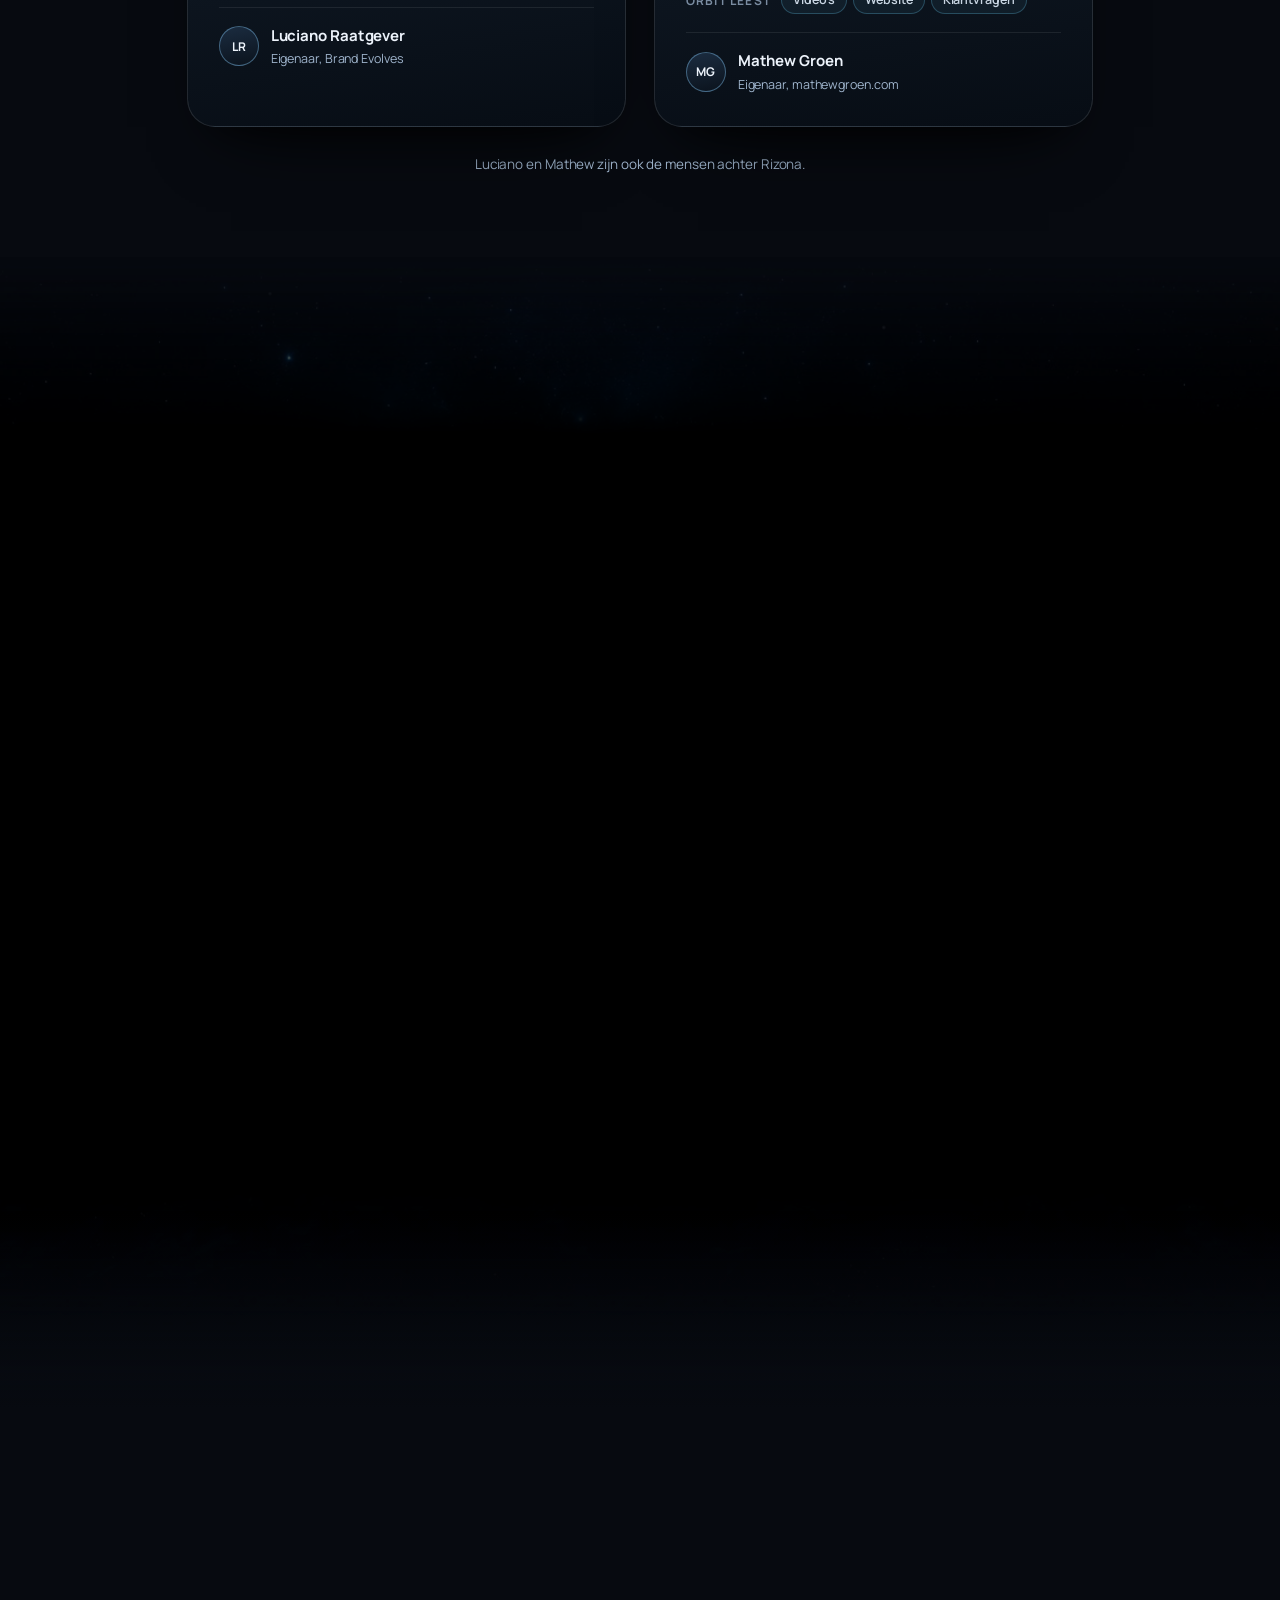
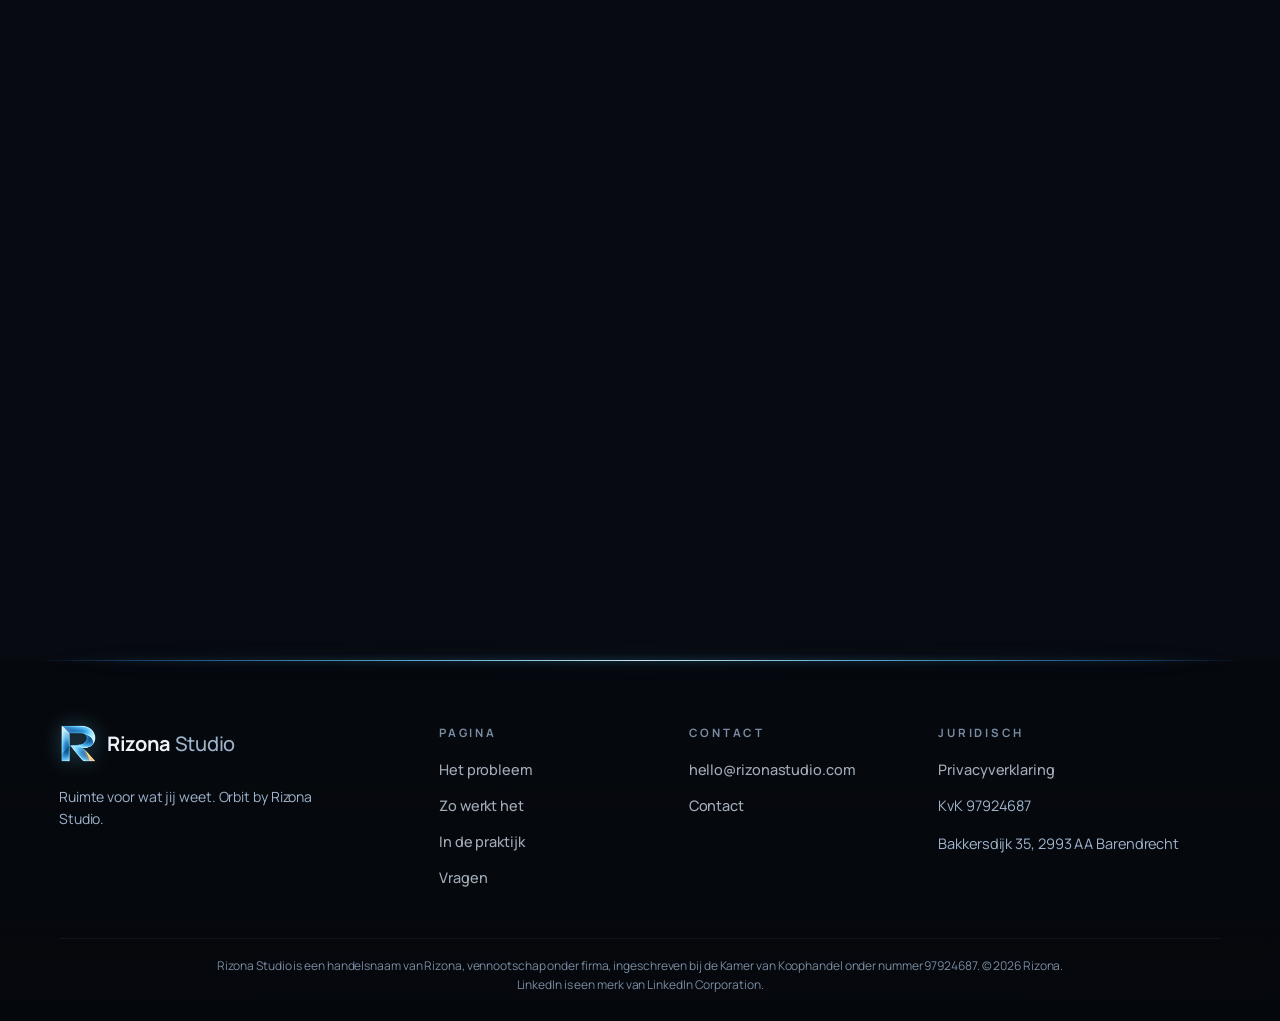
==== commit 349f205e: ""Plan een gesprek" opent de agenda van Cal.com De drie knoppen openen nu een boekvenster op de site " ====
--- a/index.html
+++ b/index.html
@@ -56,7 +56,7 @@
         <a href="#vragen">Vragen</a>
         <div class="lang" role="group" aria-label="Taal / Language"><button type="button" data-lang="nl" aria-pressed="true">NL</button><span aria-hidden="true">/</span><button type="button" data-lang="en" aria-pressed="false">EN</button></div>
       </nav>
-      <a class="bar-cta" href="#contact">Plan een gesprek <span class="bar-cta-dot"><svg aria-hidden="true"><use href="#i-up" /></svg></span></a>
+      <a class="bar-cta" href="https://cal.com/jamierizonastudio/kennismakingsgesprek" target="_blank" rel="noopener" data-plan>Plan een gesprek <span class="bar-cta-dot"><svg aria-hidden="true"><use href="#i-up" /></svg></span></a>
       <button class="bar-menu" id="bar-menu" type="button" aria-expanded="false" aria-controls="sheet">
         <svg aria-hidden="true"><use href="#i-menu" /></svg><span>Menu</span>
       </button>
@@ -67,7 +67,7 @@
         <a href="#werk">Zo werkt het</a>
         <a href="#resultaten">In de praktijk</a>
         <a href="#vragen">Vragen</a>
-        <a class="sheet-cta" href="#contact">Plan een gesprek <svg aria-hidden="true"><use href="#i-up" /></svg></a>
+        <a class="sheet-cta" href="https://cal.com/jamierizonastudio/kennismakingsgesprek" target="_blank" rel="noopener" data-plan>Plan een gesprek <svg aria-hidden="true"><use href="#i-up" /></svg></a>
         <div class="lang lang--sheet" role="group" aria-label="Taal / Language"><button type="button" data-lang="nl" aria-pressed="true">NL</button><span aria-hidden="true">/</span><button type="button" data-lang="en" aria-pressed="false">EN</button></div>
       </nav>
     </div>
@@ -283,12 +283,12 @@
           <div class="oc-in">
             <p class="oc-eyebrow">Orbit staat klaar</p>
             <h2 class="oc-title" id="slot-title">Zie Orbit <span>in actie.</span></h2>
-            <a class="btn-amber oc-go" href="mailto:hello@rizonastudio.com?subject=Gesprek%20over%20Orbit&amp;body=Hallo%20Rizona%2C%0A%0AIk%20wil%20graag%20een%20kort%20gesprek%20plannen%20om%20Orbit%20in%20actie%20te%20zien.%0A%0ANaam%3A%20%0ABedrijf%3A%20%0A">Plan een gesprek <span class="btn-dot"><svg aria-hidden="true"><use href="#i-up" /></svg></span></a>
+            <a class="btn-amber oc-go" href="https://cal.com/jamierizonastudio/kennismakingsgesprek" target="_blank" rel="noopener" data-plan>Plan een gesprek <span class="btn-dot"><svg aria-hidden="true"><use href="#i-up" /></svg></span></a>
           </div>
         </div>
         <div class="oc-under">
           <p class="oc-sub">In een kort gesprek laten we zien hoe Orbit voor jouw bedrijf werkt.</p>
-          <p class="fine oc-fine">De knop opent je mail. Rizona mailt je terug met een moment. <button class="link-cyan copy-mail" type="button"><svg aria-hidden="true"><use href="#i-copy" /></svg><span>Kopieer e-mailadres</span></button></p>
+          <p class="fine oc-fine">Kies zelf een dag en tijd. Liever mailen? <button class="link-cyan copy-mail" type="button"><svg aria-hidden="true"><use href="#i-copy" /></svg><span>Kopieer e-mailadres</span></button></p>
         </div>
         <div class="pin-card" id="pin-card" aria-hidden="true"></div>
       </section>
--- a/site.css
+++ b/site.css
@@ -2915,3 +2915,11 @@
   transition-duration: 0.38s; transition-delay: calc(var(--i) * 28ms); }
 /* De eerste zin staat er bij het laden gewoon, zonder animatie. */
 .rot-line.is-still .rw { transition: none; }
+/* herziening 67: rustiger. Wissel elke 6 s (was 3,6 s); binnenkomen en weggaan ongeveer twee keer zo traag. */
+.rw { transition-duration: 0.9s, 1.1s, 1.1s, 1.4s; }
+.rot-line.is-on .rw { transition-delay: calc(0.35s + var(--i) * 90ms), calc(0.35s + var(--i) * 90ms), calc(0.35s + var(--i) * 90ms), calc(1s + var(--i) * 90ms); }
+.rot-line.is-out .rw { transition-duration: 0.7s; transition-delay: calc(var(--i) * 45ms); }
+
+/* Agendavenster van Cal.com ("Plan een gesprek"). Zonder deze regel tekent de browser bij een donker systeemthema
+   een wit vlak achter de agenda, omdat het venster en de pagina een ander kleurschema hebben. */
+cal-modal-box { color-scheme: light; }
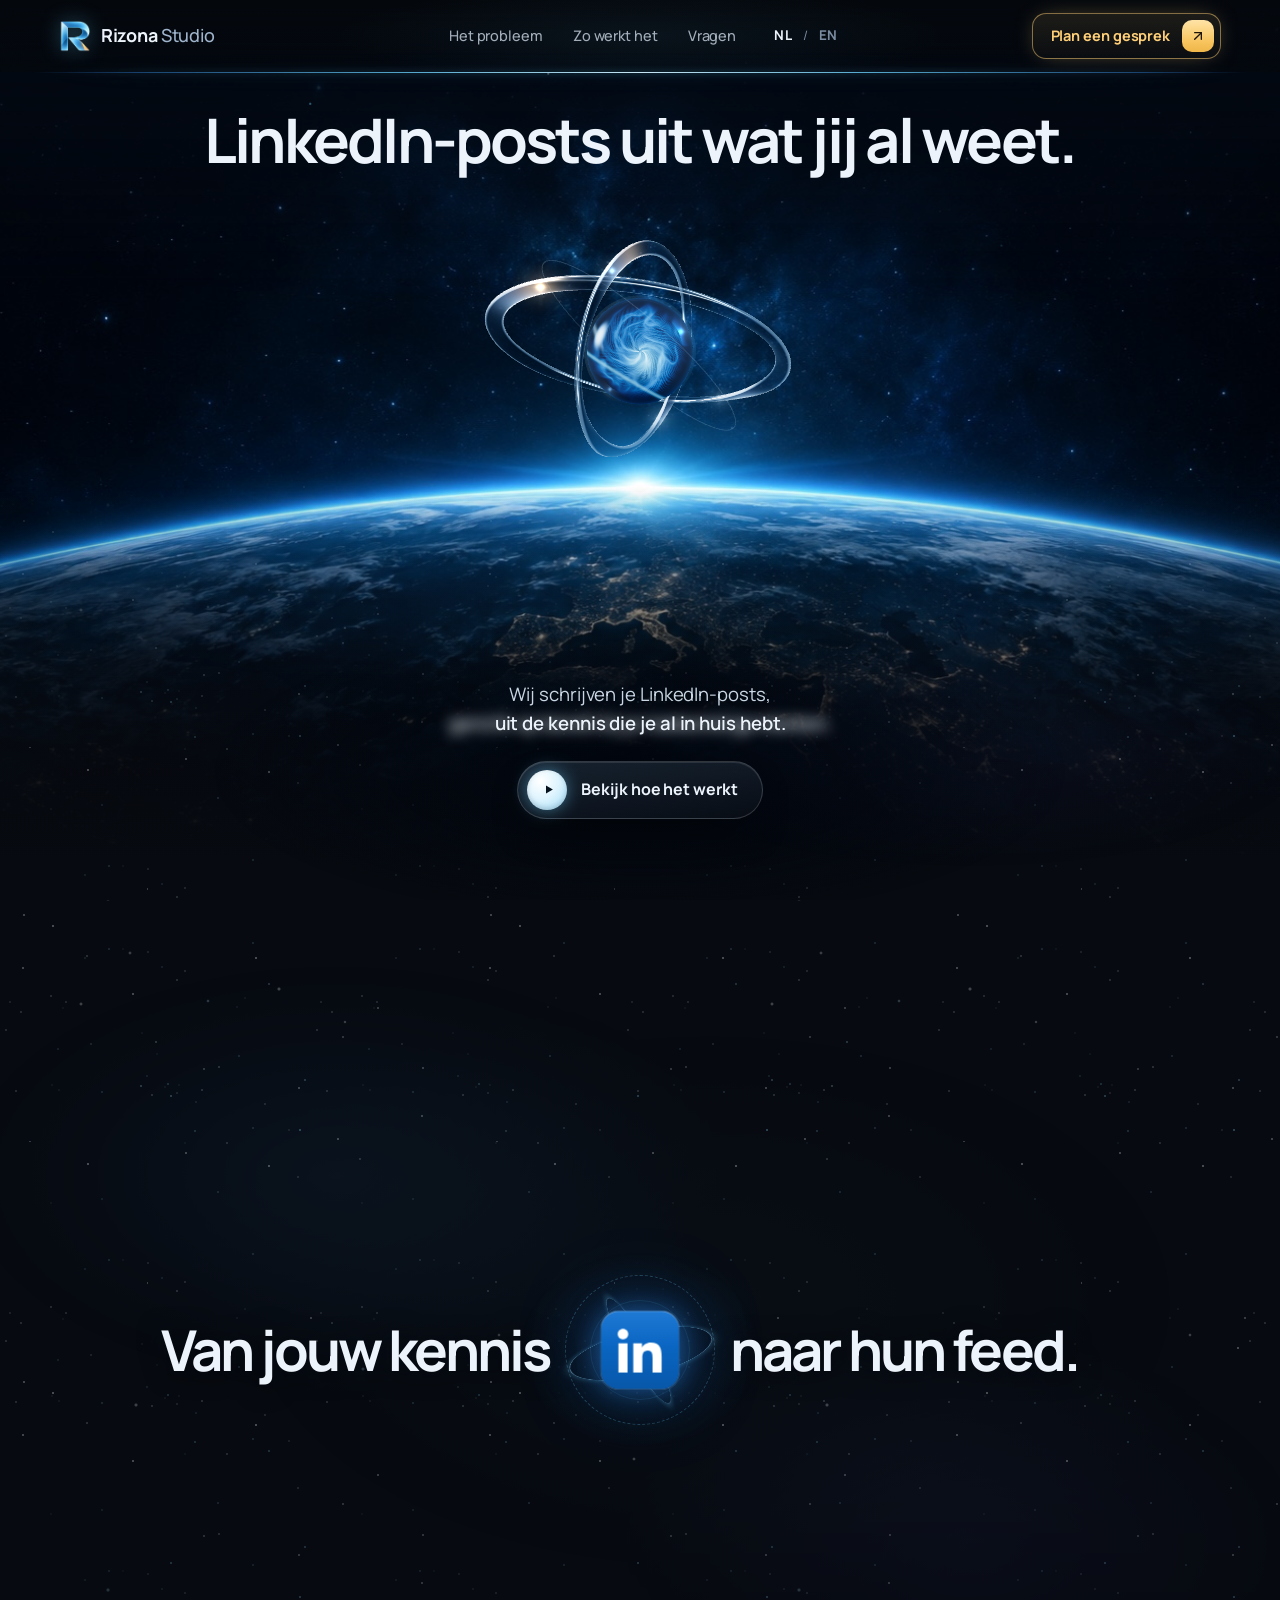
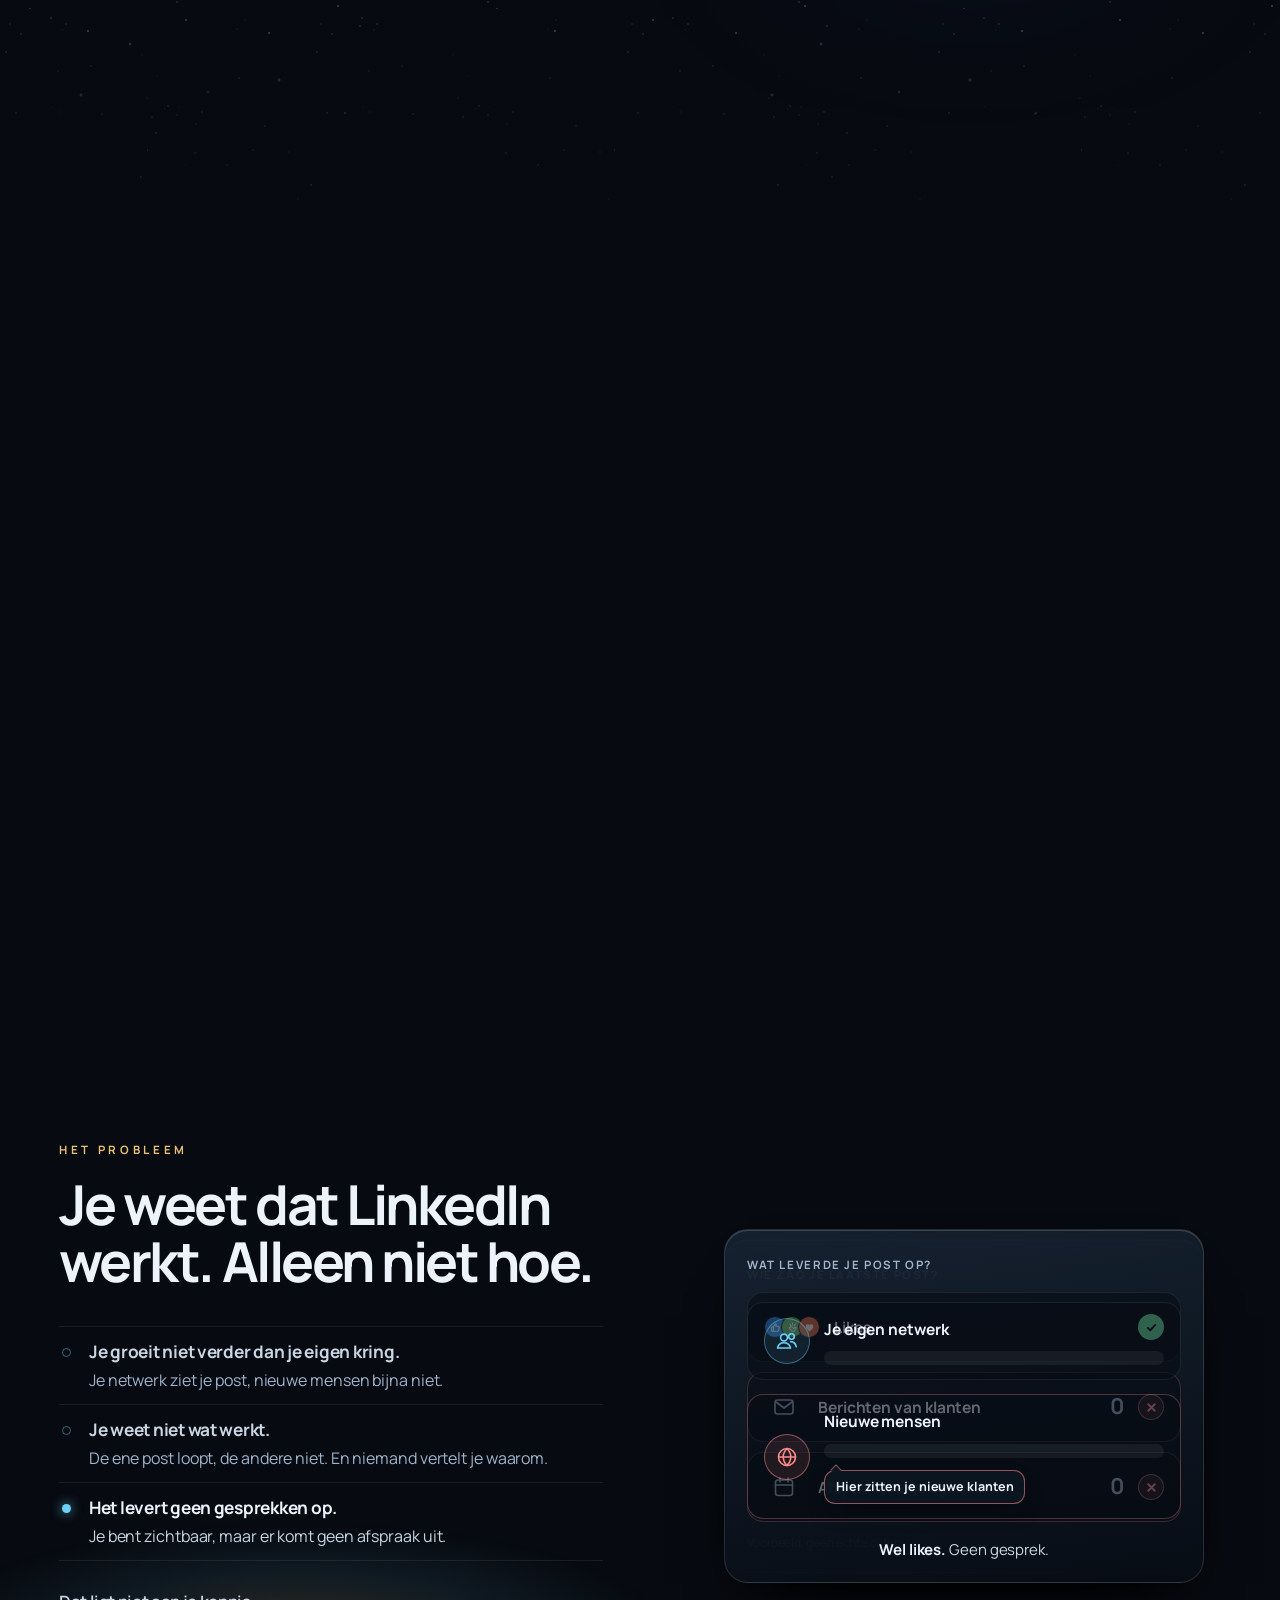
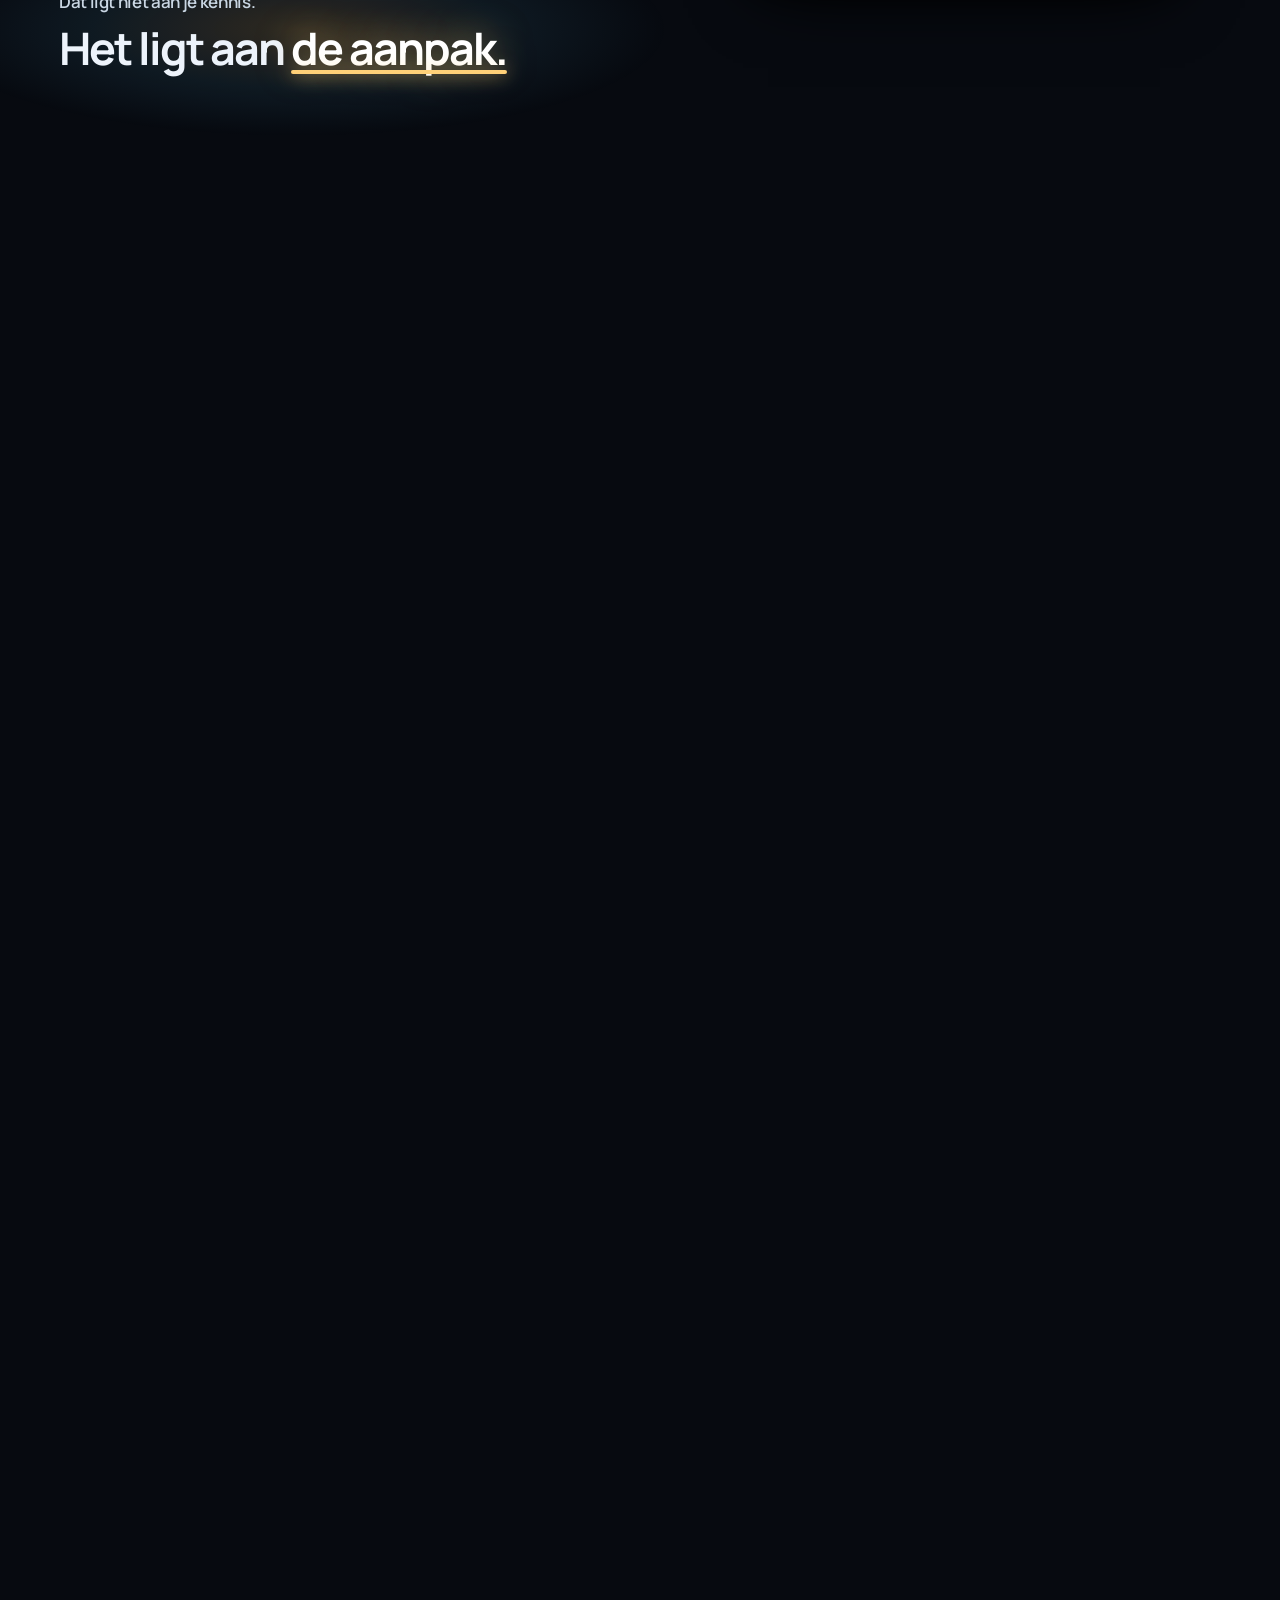
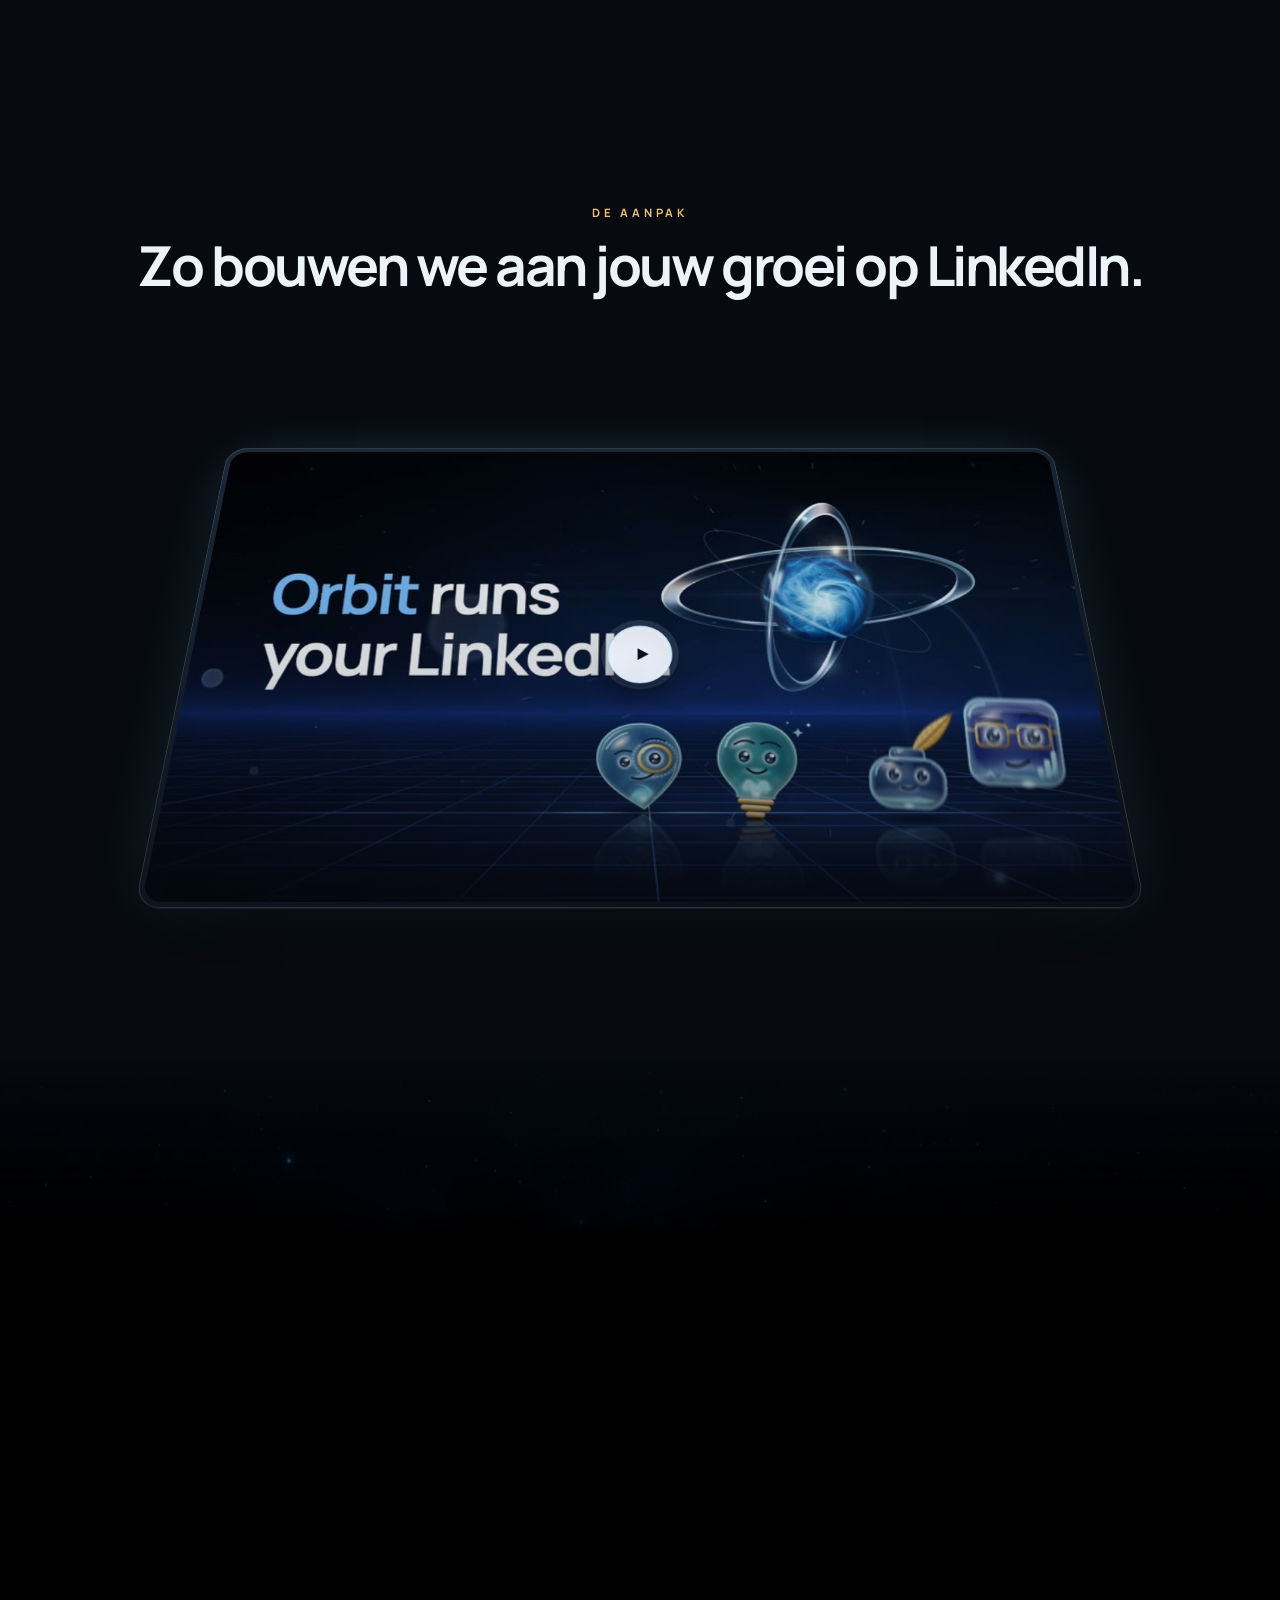
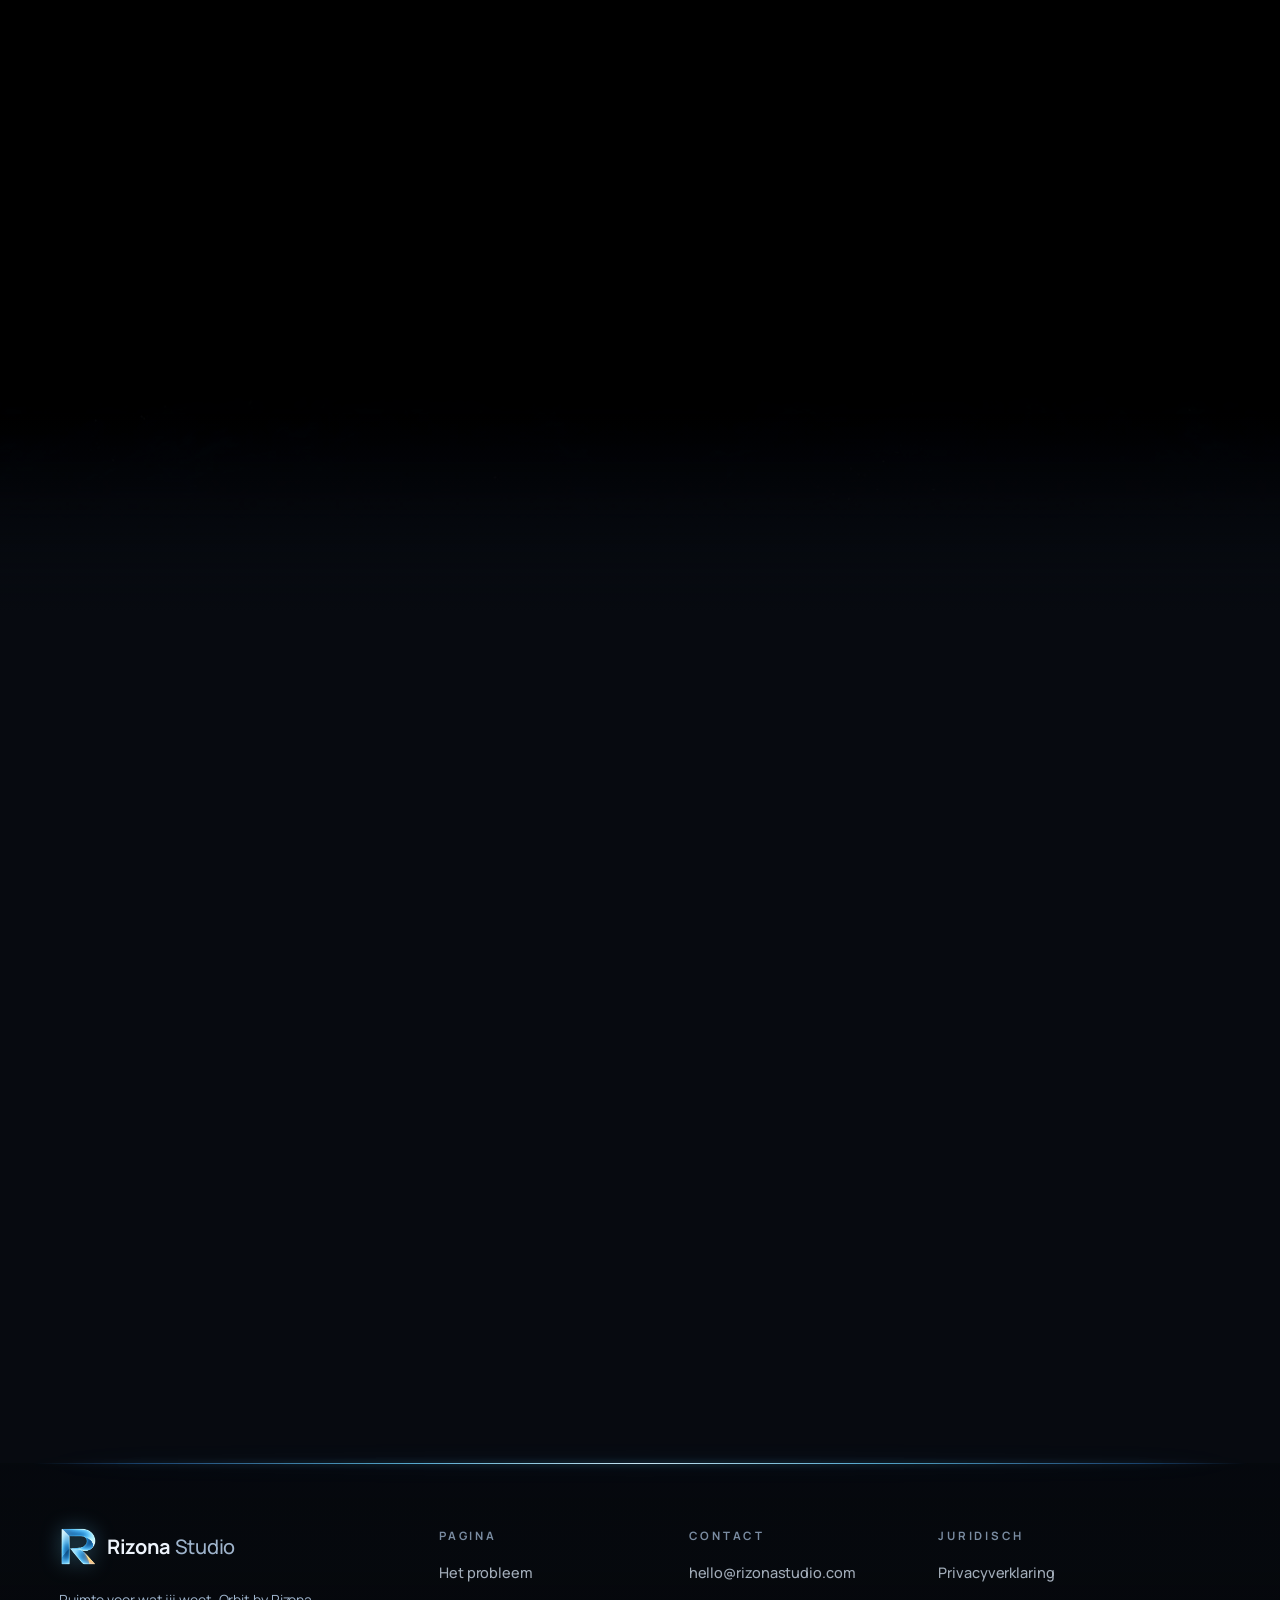
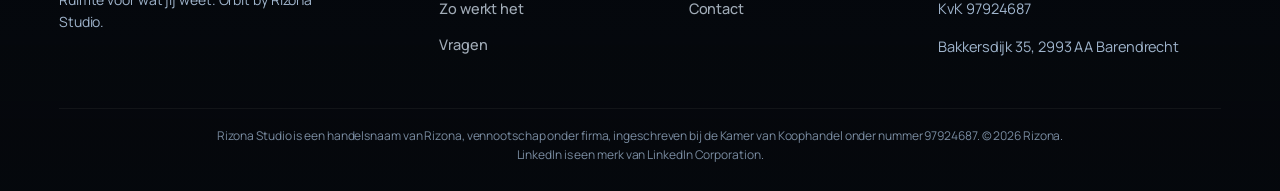
==== commit 586813db: "Stuk "In de praktijk" weg van de site Geen klantcases zonder echte klanten (B-0026): de kaarten over" ====
--- a/index.html
+++ b/index.html
@@ -52,7 +52,6 @@
       <nav class="bar-links" aria-label="Hoofdnavigatie">
         <a href="#probleem">Het probleem</a>
         <a href="#werk">Zo werkt het</a>
-        <a href="#resultaten">In de praktijk</a>
         <a href="#vragen">Vragen</a>
         <div class="lang" role="group" aria-label="Taal / Language"><button type="button" data-lang="nl" aria-pressed="true">NL</button><span aria-hidden="true">/</span><button type="button" data-lang="en" aria-pressed="false">EN</button></div>
       </nav>
@@ -65,7 +64,6 @@
       <nav aria-label="Menu">
         <a href="#probleem">Het probleem</a>
         <a href="#werk">Zo werkt het</a>
-        <a href="#resultaten">In de praktijk</a>
         <a href="#vragen">Vragen</a>
         <a class="sheet-cta" href="https://cal.com/jamierizonastudio/kennismakingsgesprek" target="_blank" rel="noopener" data-plan>Plan een gesprek <svg aria-hidden="true"><use href="#i-up" /></svg></a>
         <div class="lang lang--sheet" role="group" aria-label="Taal / Language"><button type="button" data-lang="nl" aria-pressed="true">NL</button><span aria-hidden="true">/</span><button type="button" data-lang="en" aria-pressed="false">EN</button></div>
@@ -228,31 +226,6 @@
         </div>
       </div>
 
-      <!-- 5 · IN DE PRAKTIJK: hoe Brand Evolves (Luciano) en mathewgroen.com (Mathew) Orbit gebruiken. Teksten goedgekeurd door
-           Luciano en Mathew (15 okt). Zij zijn de oprichters van Rizona; dat staat in één regel onder de kaarten. -->
-      <section class="rv" id="resultaten" aria-labelledby="rv-title">
-        <div class="wrap rv-head">
-          <p class="eyebrow">In de praktijk</p>
-          <h2 class="h2" id="rv-title">Hoe bedrijven dit toepassen.</h2>
-          <p class="pk-sub">Twee bedrijven, twee vakken. Zo werkt Orbit voor hen.</p>
-        </div>
-        <div class="wrap pk-grid">
-          <figure class="pk-card">
-            <div class="pk-co"><span class="pk-ic"><svg viewBox="0 0 24 24" aria-hidden="true"><rect x="3" y="5" width="18" height="14" rx="2.5"/><path d="m4 7 8 6 8-6"/></svg></span><span><b>Brand Evolves</b><small>E-mailcampagnes die nieuwe klanten werven</small></span></div>
-            <blockquote class="pk-quote"><p>Wij werven klanten via e-mail. Orbit houdt bij wat er in onze markt speelt en kijkt hoe onze posts het doen. Daar komen concepten uit in onze woorden, en ik zeg pas ja als het klopt.</p></blockquote>
-            <span class="pk-chips"><em>Orbit leest</em><i>Website</i><i>YouTube</i><i>LinkedIn-pagina</i></span>
-            <figcaption class="pk-who"><span class="pk-av" aria-hidden="true">LR</span><span><b>Luciano Raatgever</b><small>Eigenaar, Brand Evolves</small></span></figcaption>
-          </figure>
-          <figure class="pk-card">
-            <div class="pk-co"><span class="pk-ic"><svg viewBox="0 0 24 24" aria-hidden="true"><path d="M4 20l1.2-4.6L15.6 5a1.9 1.9 0 0 1 2.7 0l.7.7a1.9 1.9 0 0 1 0 2.7L8.6 18.8z M13.8 6.8l3.4 3.4"/></svg></span><span><b>mathewgroen.com</b><small>Sketch- en whiteboardvideo's</small></span></div>
-            <blockquote class="pk-quote"><p>Ik maak video's die ingewikkelde ideeën helder maken. Orbit kent mijn video's, mijn website en de vragen die klanten stellen. Daar maakt hij postconcepten van, en ik pas aan wat niet klopt.</p></blockquote>
-            <span class="pk-chips"><em>Orbit leest</em><i>Video's</i><i>Website</i><i>Klantvragen</i></span>
-            <figcaption class="pk-who"><span class="pk-av" aria-hidden="true">MG</span><span><b>Mathew Groen</b><small>Eigenaar, mathewgroen.com</small></span></figcaption>
-          </figure>
-        </div>
-        <p class="pk-note">Luciano en Mathew zijn ook de mensen achter Rizona.</p>
-      </section>
-
       <!-- 7 · SLOT: de Orbit-cirkel met "Zie Orbit in actie." boven dezelfde aarde als bovenaan. De knop opent je eigen mailprogramma. -->
       <section class="slot" id="contact" aria-labelledby="slot-title">
         <div class="slot-earth" id="slot-earth" aria-hidden="true">
@@ -373,7 +346,6 @@
           <h3>Pagina</h3>
           <a href="#probleem">Het probleem</a>
           <a href="#werk">Zo werkt het</a>
-          <a href="#resultaten">In de praktijk</a>
           <a href="#vragen">Vragen</a>
         </nav>
         <div class="foot-col">
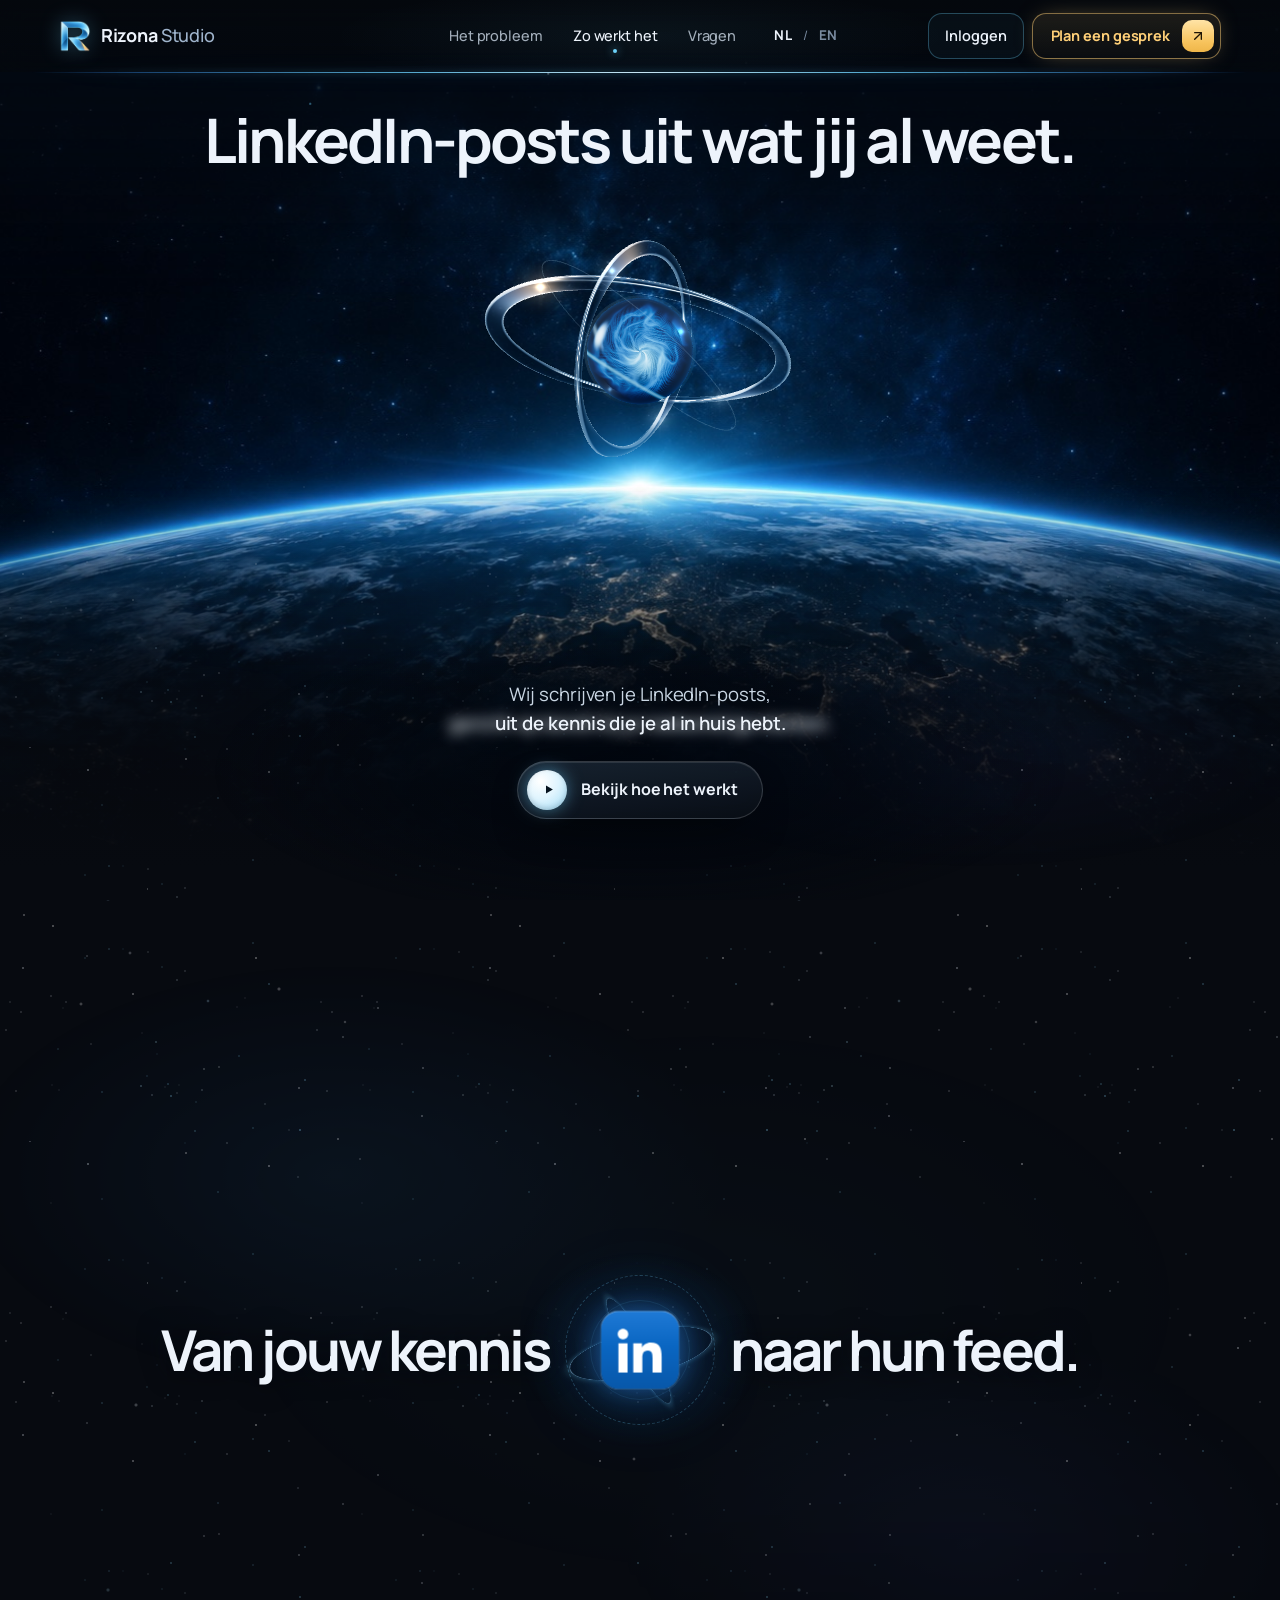
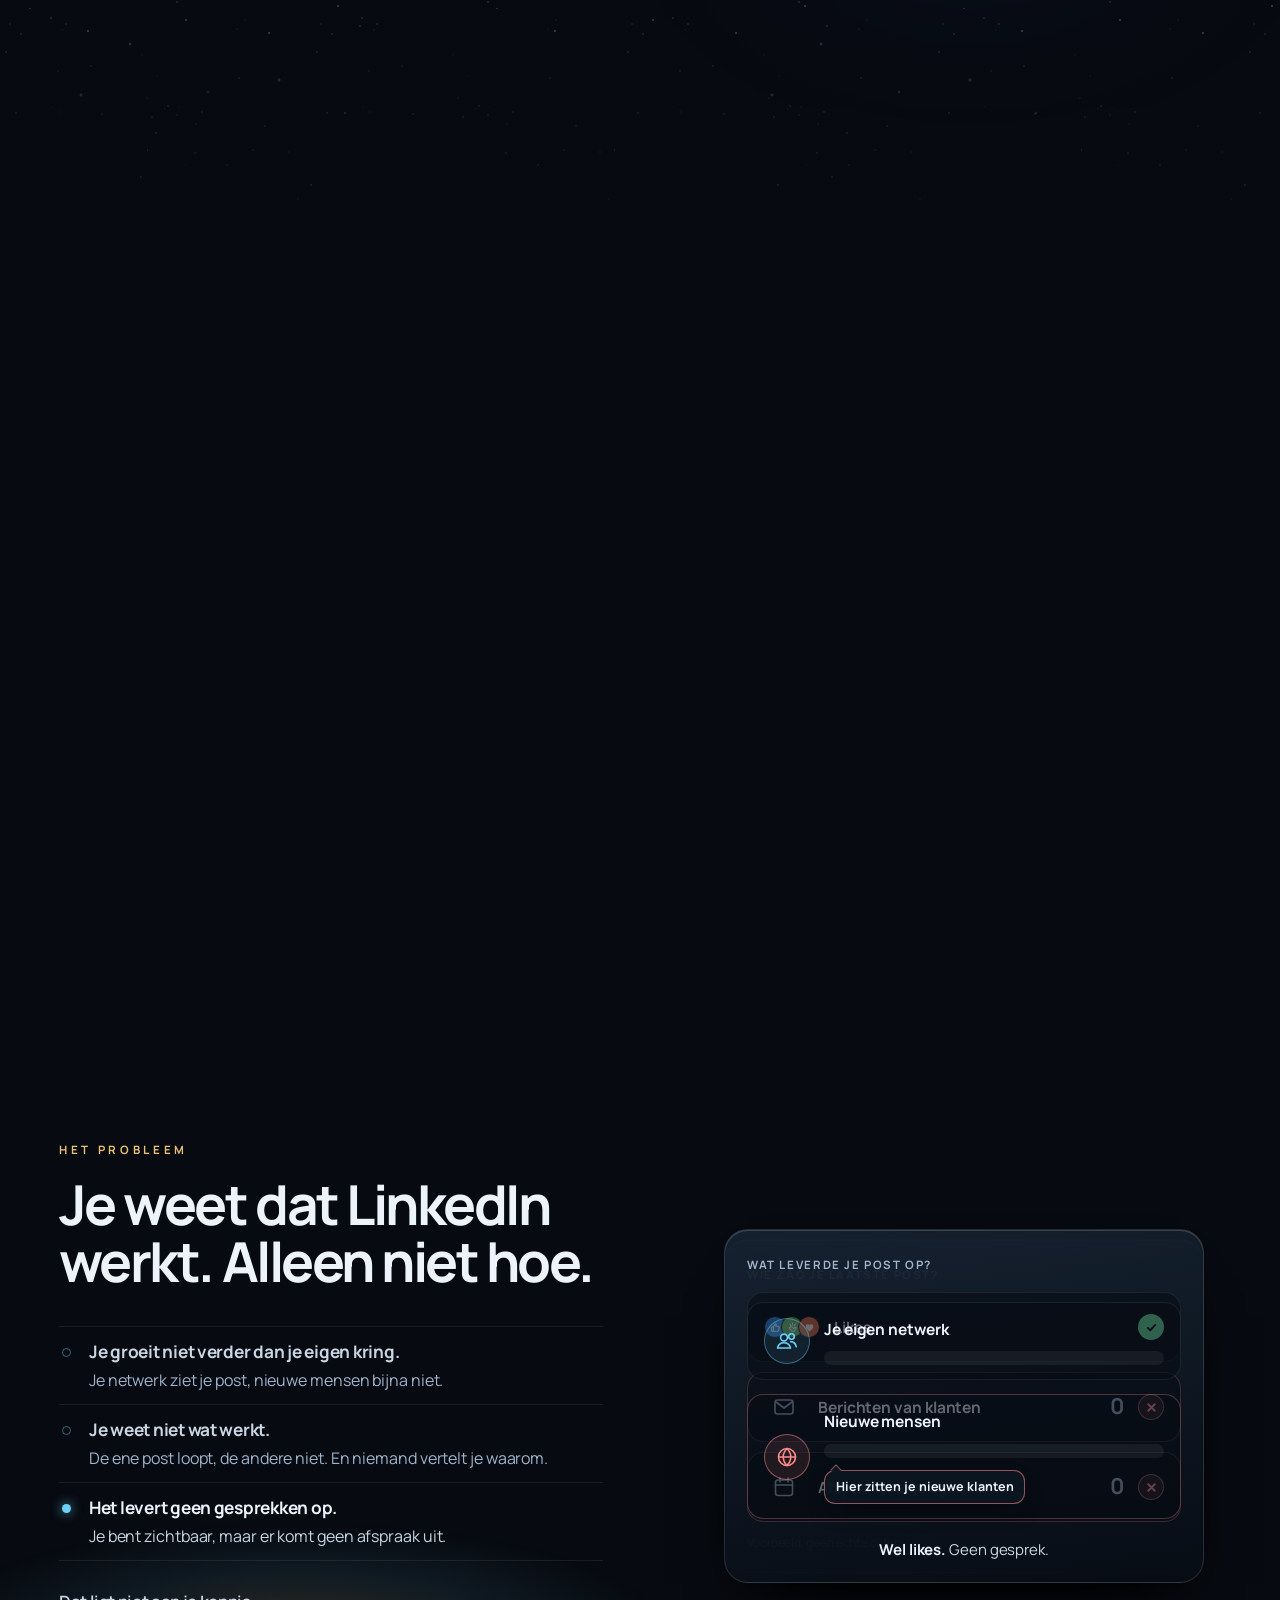
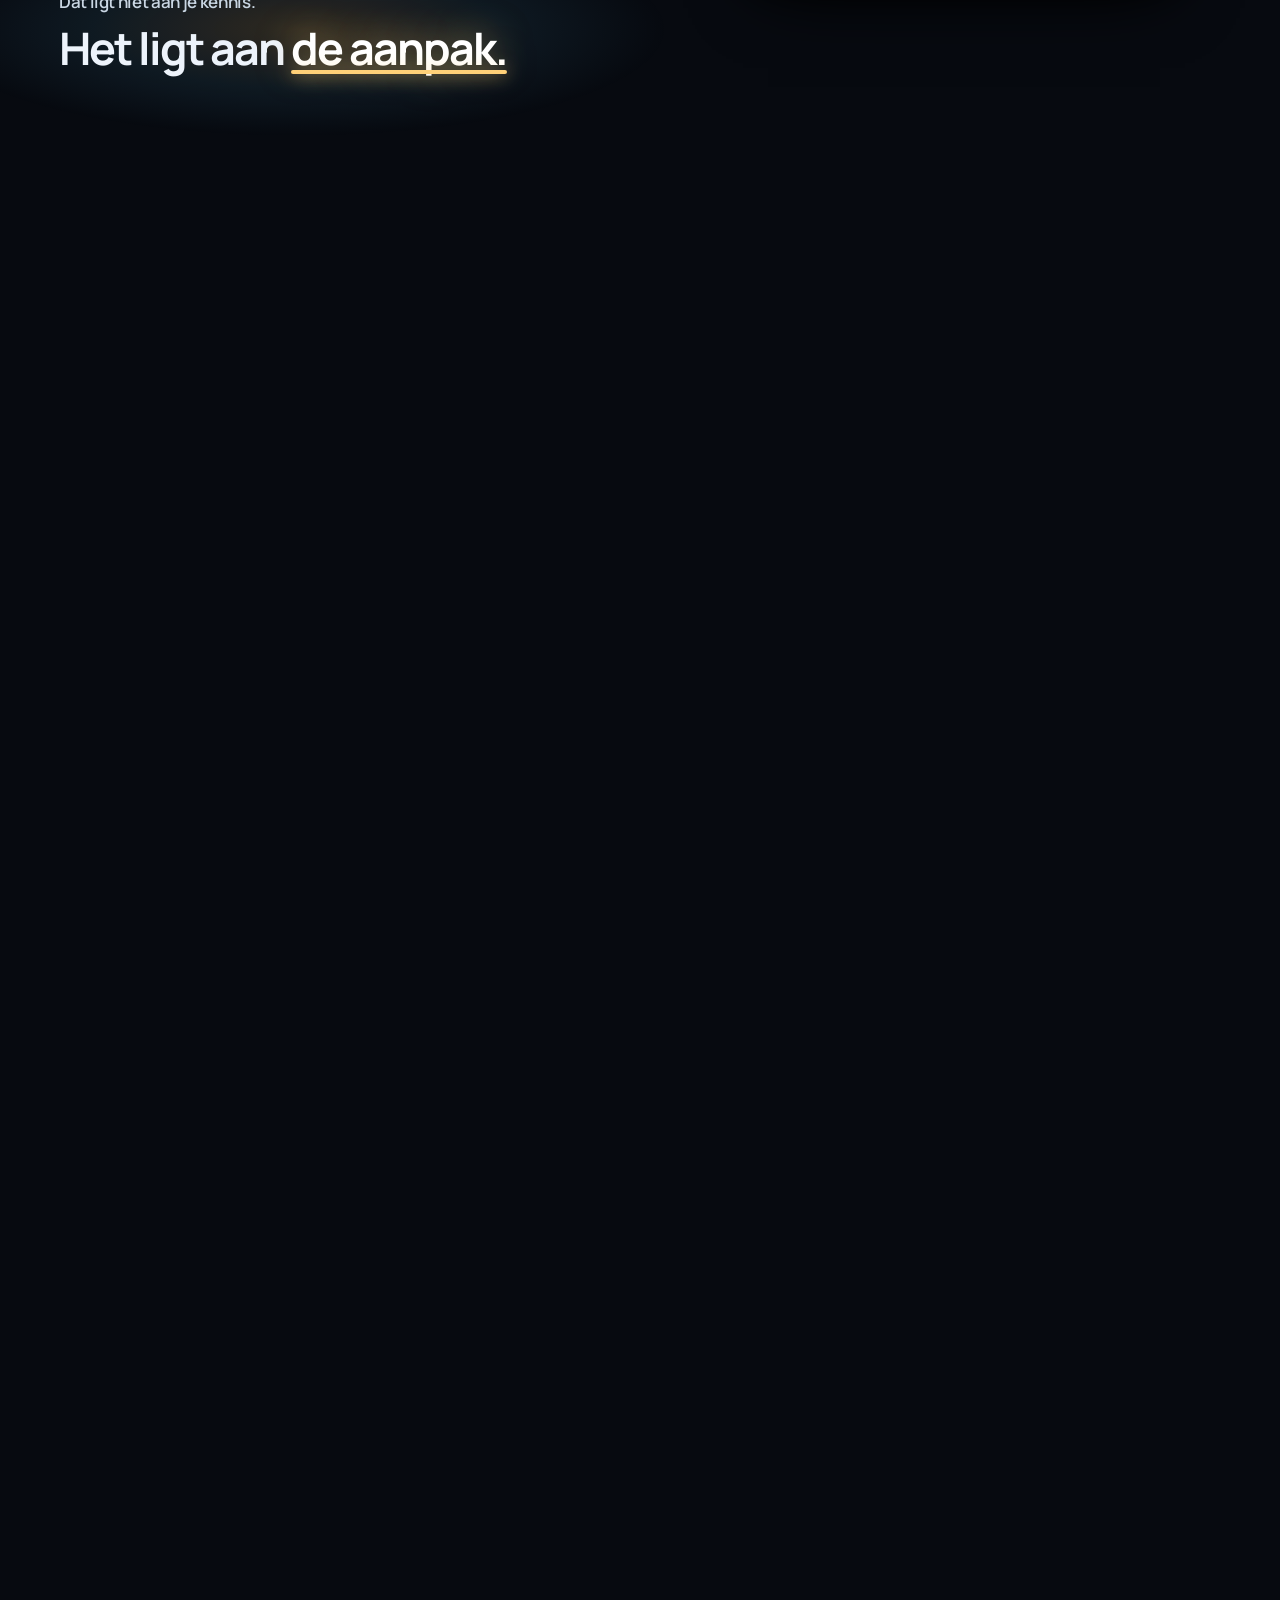
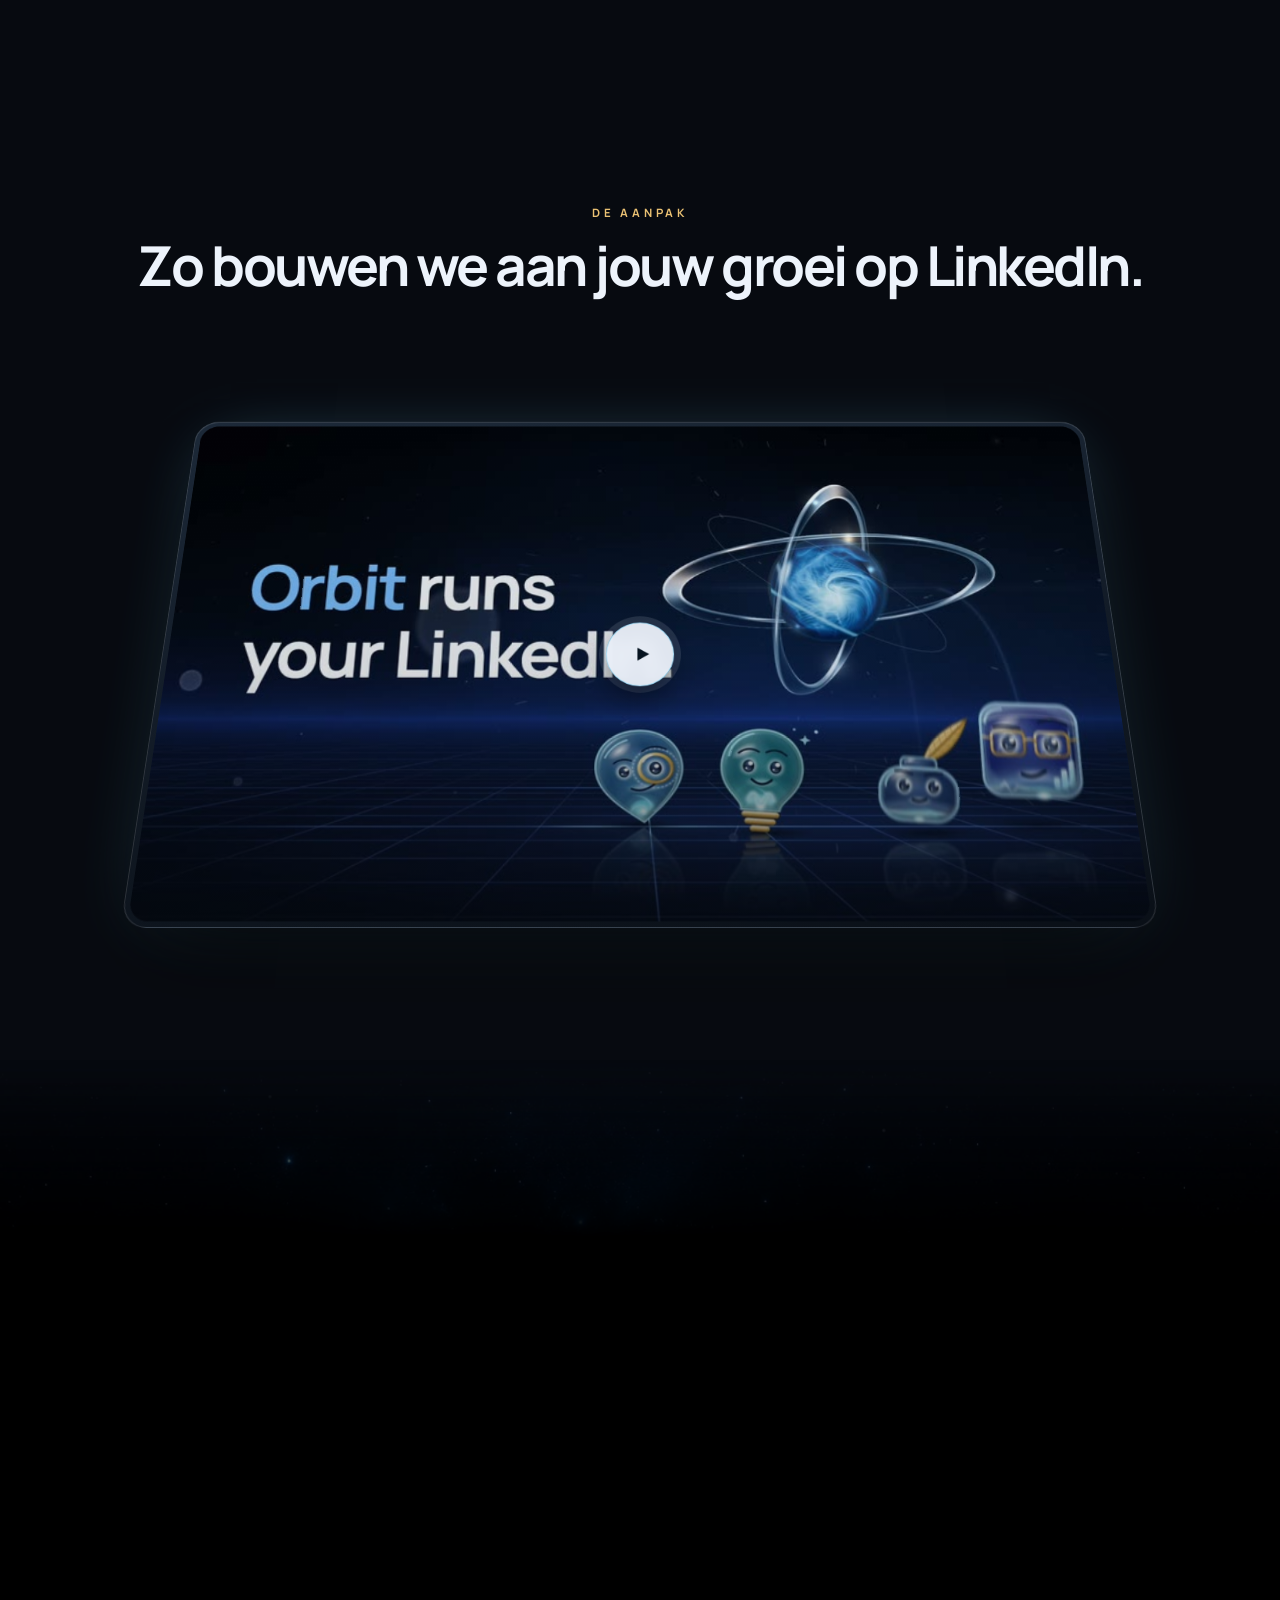
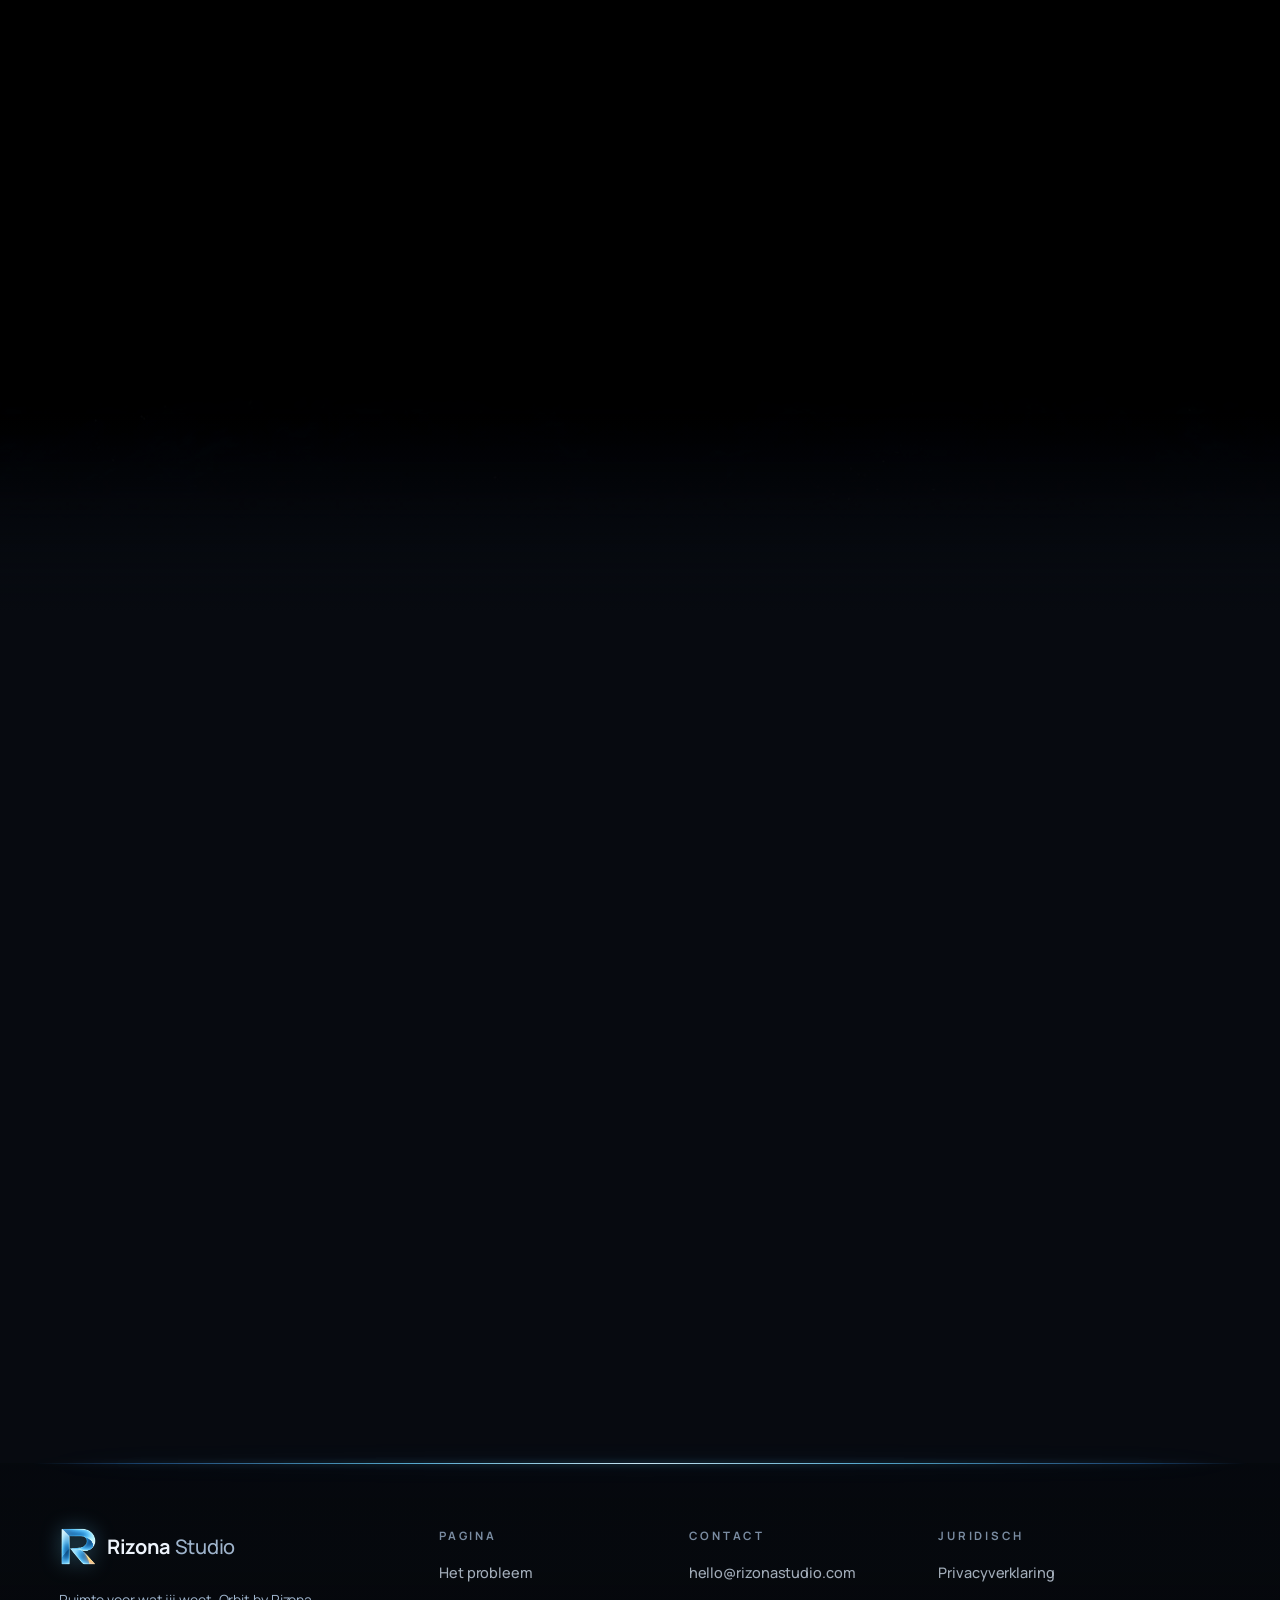
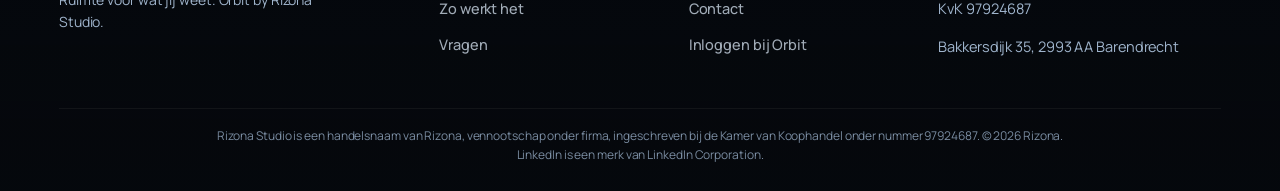
==== commit 64bf5c50: "Inloggen bij Orbit vanaf de site Knop Inloggen in de balk (naast Plan een gesprek), in het telefoonm" ====
--- a/index.html
+++ b/index.html
@@ -37,6 +37,7 @@
       <symbol id="i-arrow" viewBox="0 0 24 24"><path d="M5 12h14" /><path d="m12 5 7 7-7 7" /></symbol>
       <symbol id="i-check" viewBox="0 0 24 24"><path d="M20 6 9 17l-5-5" /></symbol>
       <symbol id="i-menu" viewBox="0 0 24 24"><path d="M4 7h16" /><path d="M4 12h16" /><path d="M4 17h16" /></symbol>
+      <symbol id="i-login" viewBox="0 0 24 24"><path d="M15 3h4a2 2 0 0 1 2 2v14a2 2 0 0 1-2 2h-4" /><path d="m10 17 5-5-5-5" /><path d="M15 12H3" /></symbol>
       <symbol id="i-x" viewBox="0 0 24 24"><path d="M18 6 6 18" /><path d="m6 6 12 12" /></symbol>
       <symbol id="i-chev" viewBox="0 0 24 24"><path d="m6 9 6 6 6-6" /></symbol>
       <symbol id="i-copy" viewBox="0 0 24 24"><rect width="14" height="14" x="8" y="8" rx="2" ry="2" /><path d="M4 16c-1.1 0-2-.9-2-2V4c0-1.1.9-2 2-2h10c1.1 0 2 .9 2 2" /></symbol>
@@ -55,7 +56,11 @@
         <a href="#vragen">Vragen</a>
         <div class="lang" role="group" aria-label="Taal / Language"><button type="button" data-lang="nl" aria-pressed="true">NL</button><span aria-hidden="true">/</span><button type="button" data-lang="en" aria-pressed="false">EN</button></div>
       </nav>
-      <a class="bar-cta" href="https://cal.com/jamierizonastudio/kennismakingsgesprek" target="_blank" rel="noopener" data-plan>Plan een gesprek <span class="bar-cta-dot"><svg aria-hidden="true"><use href="#i-up" /></svg></span></a>
+      <!-- Rechts: inloggen voor wie al klant is (naar Orbit), en de hoofdknop voor wie nog kennismaakt. -->
+      <div class="bar-end">
+        <a class="bar-login" href="https://orbit.rizonastudio.com/">Inloggen</a>
+        <a class="bar-cta" href="https://cal.com/jamierizonastudio/kennismakingsgesprek" target="_blank" rel="noopener" data-plan>Plan een gesprek <span class="bar-cta-dot"><svg aria-hidden="true"><use href="#i-up" /></svg></span></a>
+      </div>
       <button class="bar-menu" id="bar-menu" type="button" aria-expanded="false" aria-controls="sheet">
         <svg aria-hidden="true"><use href="#i-menu" /></svg><span>Menu</span>
       </button>
@@ -65,6 +70,7 @@
         <a href="#probleem">Het probleem</a>
         <a href="#werk">Zo werkt het</a>
         <a href="#vragen">Vragen</a>
+        <a class="sheet-login" href="https://orbit.rizonastudio.com/">Inloggen bij Orbit <svg aria-hidden="true"><use href="#i-login" /></svg></a>
         <a class="sheet-cta" href="https://cal.com/jamierizonastudio/kennismakingsgesprek" target="_blank" rel="noopener" data-plan>Plan een gesprek <svg aria-hidden="true"><use href="#i-up" /></svg></a>
         <div class="lang lang--sheet" role="group" aria-label="Taal / Language"><button type="button" data-lang="nl" aria-pressed="true">NL</button><span aria-hidden="true">/</span><button type="button" data-lang="en" aria-pressed="false">EN</button></div>
       </nav>
@@ -352,6 +358,7 @@
           <h3>Contact</h3>
           <a href="mailto:hello@rizonastudio.com">hello@rizonastudio.com</a>
           <a href="#contact">Contact</a>
+          <a href="https://orbit.rizonastudio.com/">Inloggen bij Orbit</a>
         </div>
         <div class="foot-col">
           <h3>Juridisch</h3>
--- a/site.css
+++ b/site.css
@@ -2923,3 +2923,16 @@
 /* Agendavenster van Cal.com ("Plan een gesprek"). Zonder deze regel tekent de browser bij een donker systeemthema
    een wit vlak achter de agenda, omdat het venster en de pagina een ander kleurschema hebben. */
 cal-modal-box { color-scheme: light; }
+
+/* ---------------------------------------- herziening 70: inloggen voor klanten, naast de hoofdknop --- */
+/* Voor wie al klant is: een rustige cyaan knop naar Orbit (orbit.rizonastudio.com). Amber blijft voor de ene hoofdactie. */
+.bar-end { display: inline-flex; justify-self: end; align-items: center; gap: 8px; }
+.bar-login { display: inline-flex; align-items: center; height: 46px; padding: 0 16px; border-radius: 14px; color: var(--ink); font-size: 14.5px; font-weight: 600; text-decoration: none; white-space: nowrap; border: 1px solid rgba(108, 209, 250, 0.3); background: rgba(108, 209, 250, 0.04); transition: border-color 0.2s var(--ease), background-color 0.2s var(--ease); }
+@media (hover: hover) and (pointer: fine) { .bar-login:hover { border-color: rgba(108, 209, 250, 0.65); background: rgba(108, 209, 250, 0.1); } }
+.bar-login:active { transform: scale(0.97); }
+.bar-login:focus-visible { outline: 2px solid var(--cyan); outline-offset: 3px; }
+.sheet .sheet-login { justify-content: space-between; margin-top: 6px; border: 1px solid rgba(108, 209, 250, 0.3); }
+.sheet .sheet-login svg { width: 18px; height: 18px; color: var(--cyan); }
+@media (max-width: 1240px) and (min-width: 901px) { .bar-login { padding: 0 12px; font-size: 13.5px; } }
+@media (max-width: 900px) { .bar-login { height: 42px; padding: 0 12px; font-size: 13.5px; } }
+@media (max-width: 560px) { .bar-end { display: none; } }
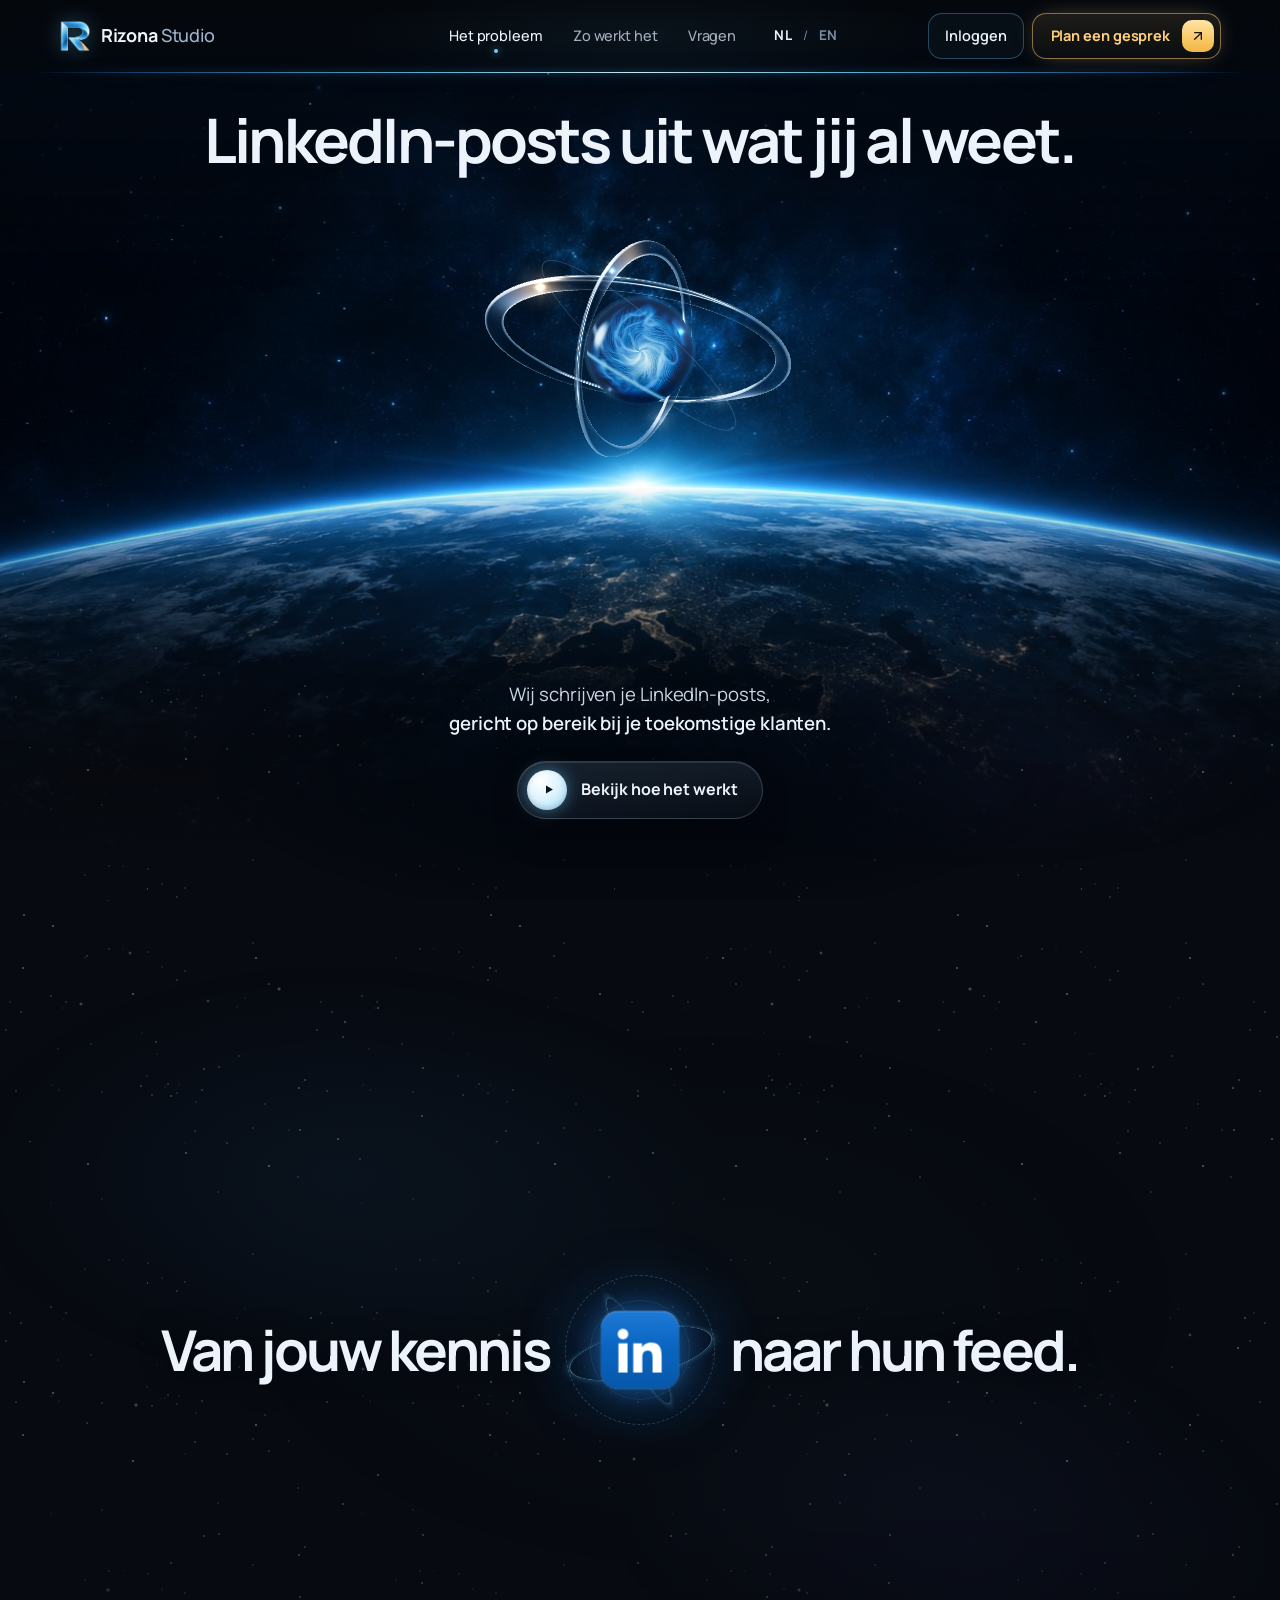
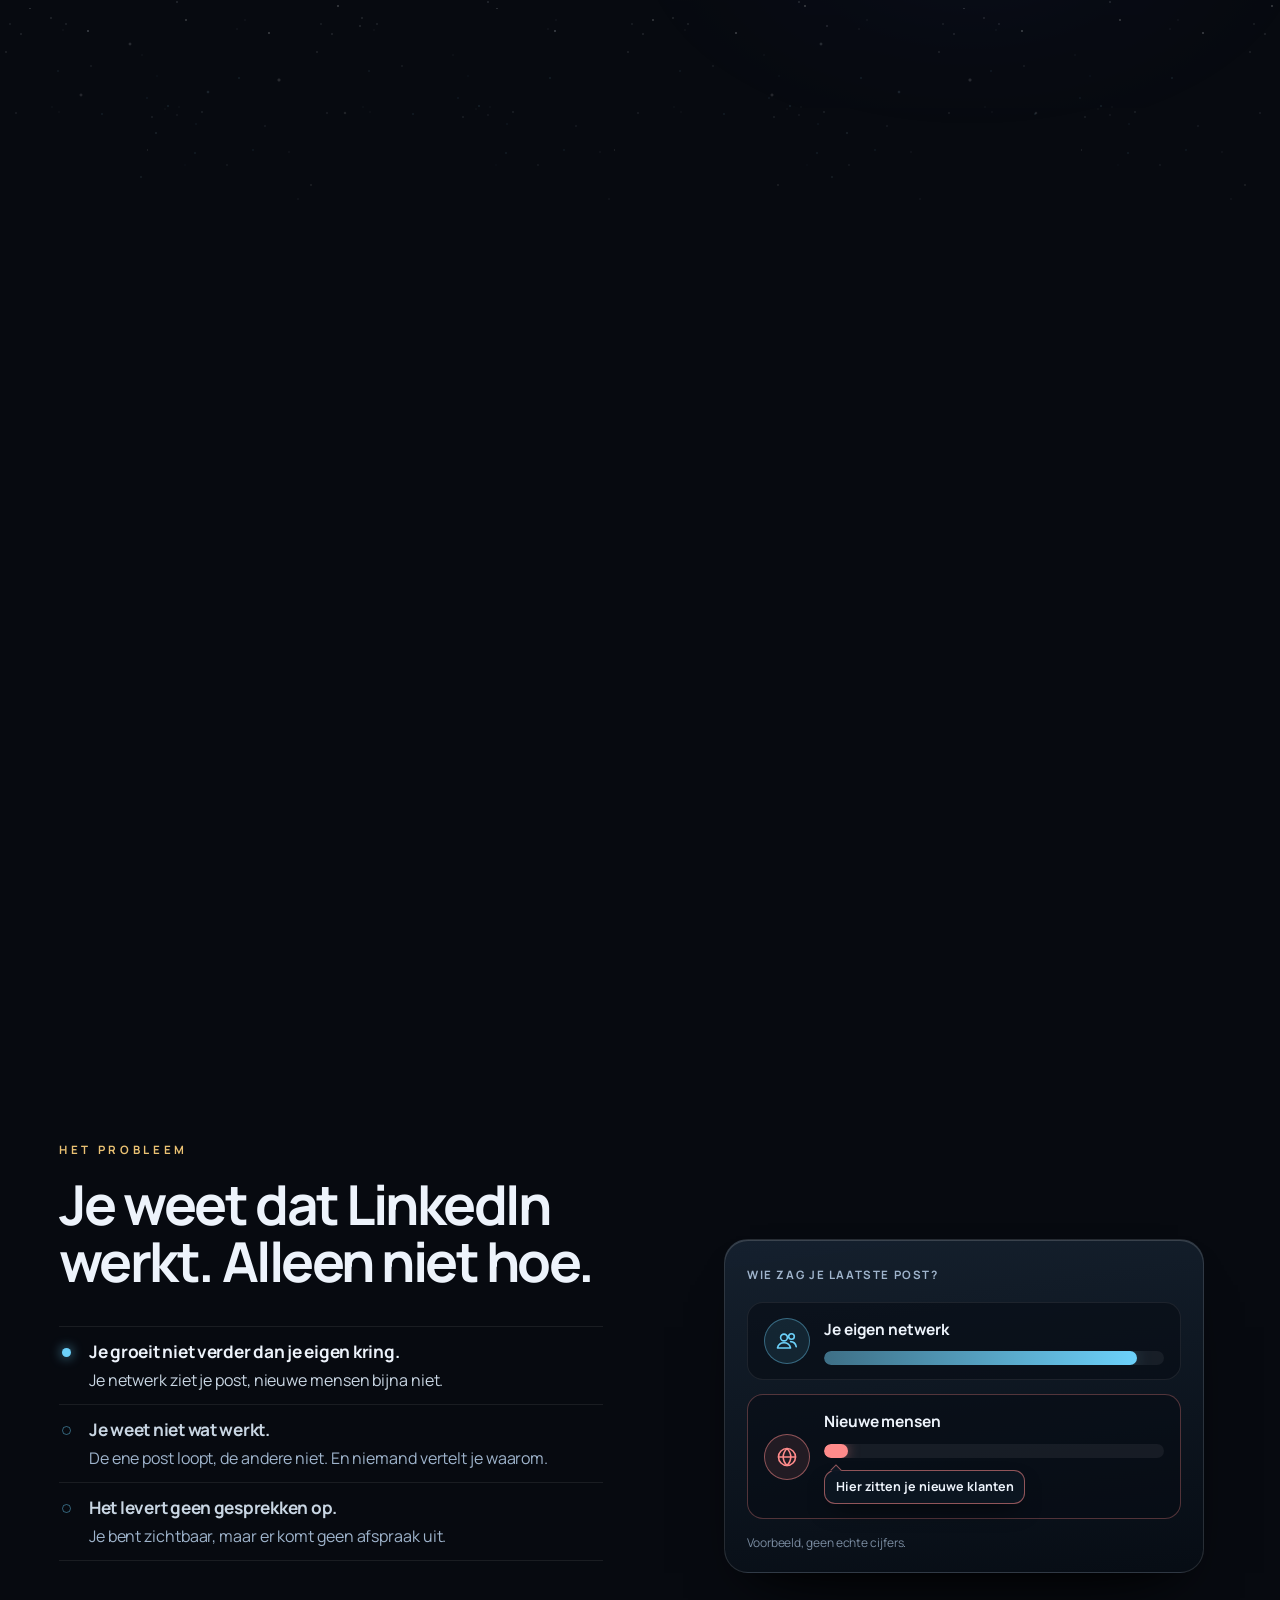
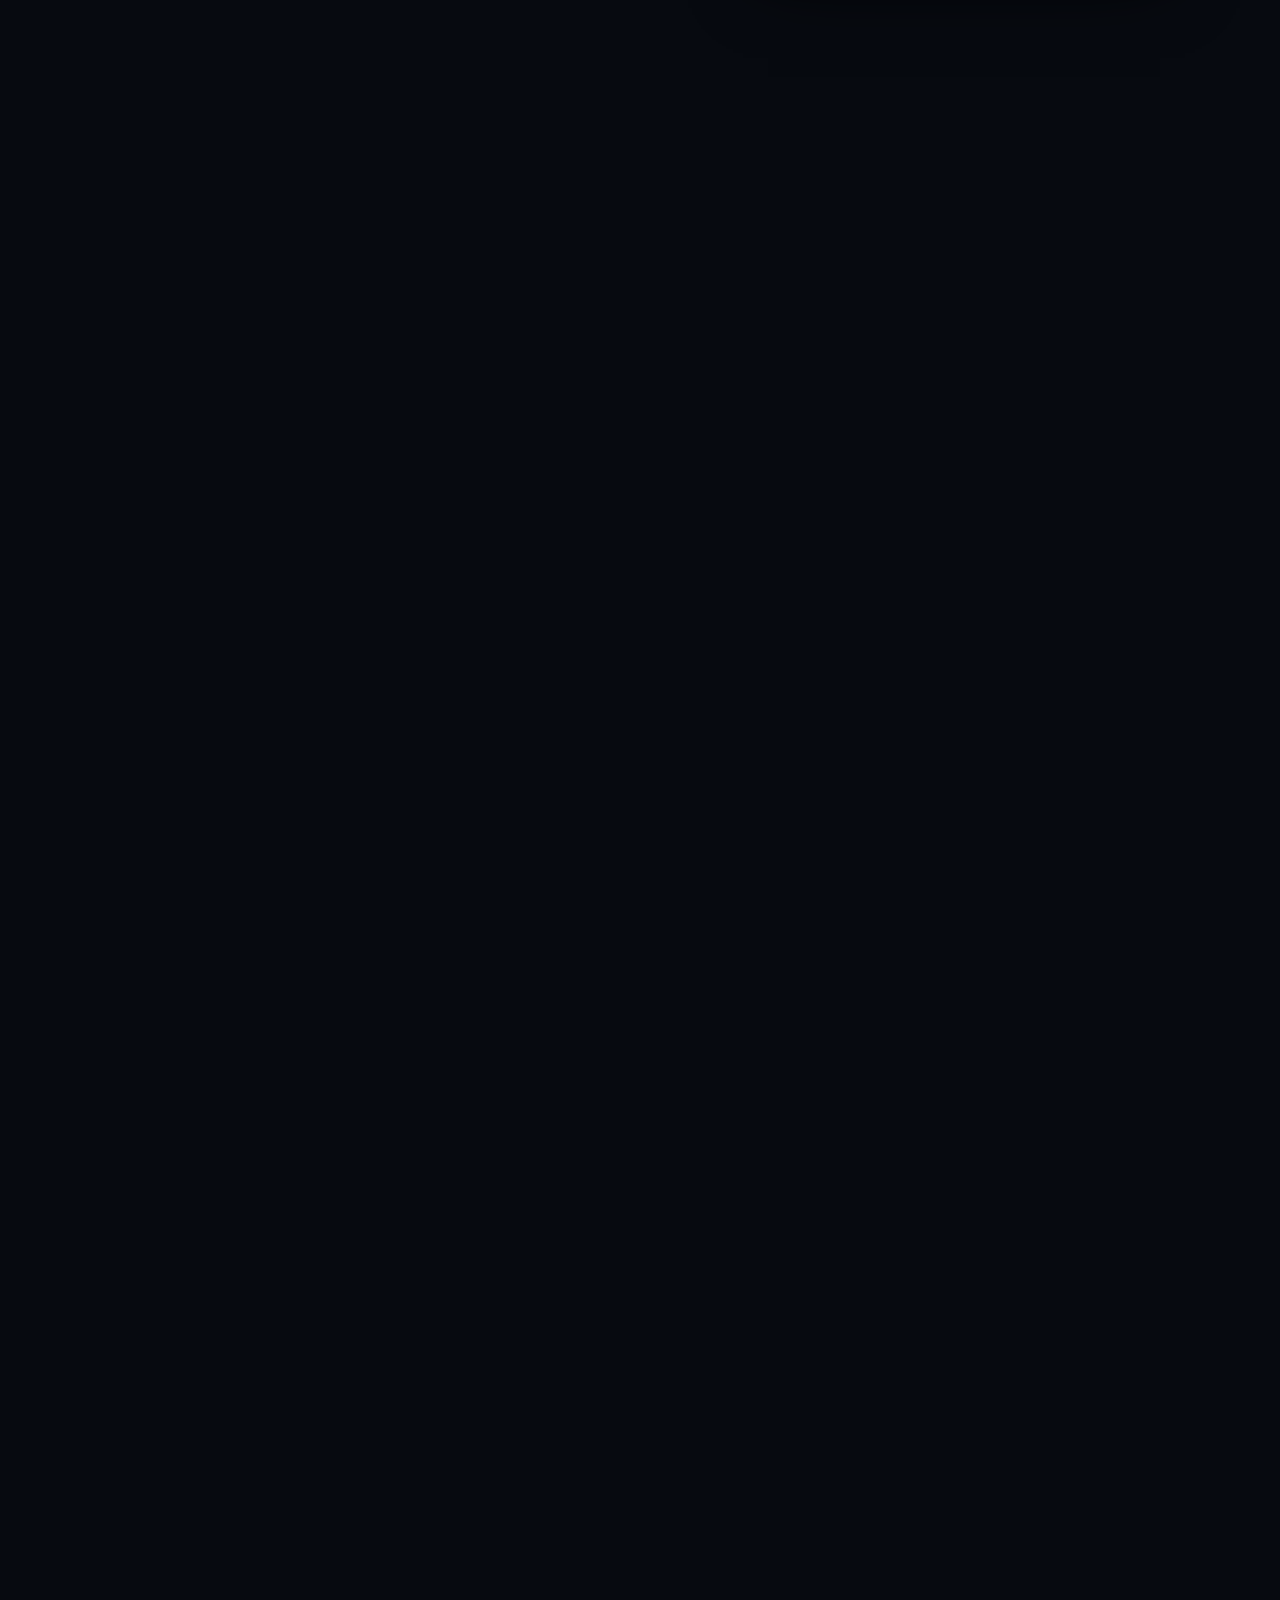
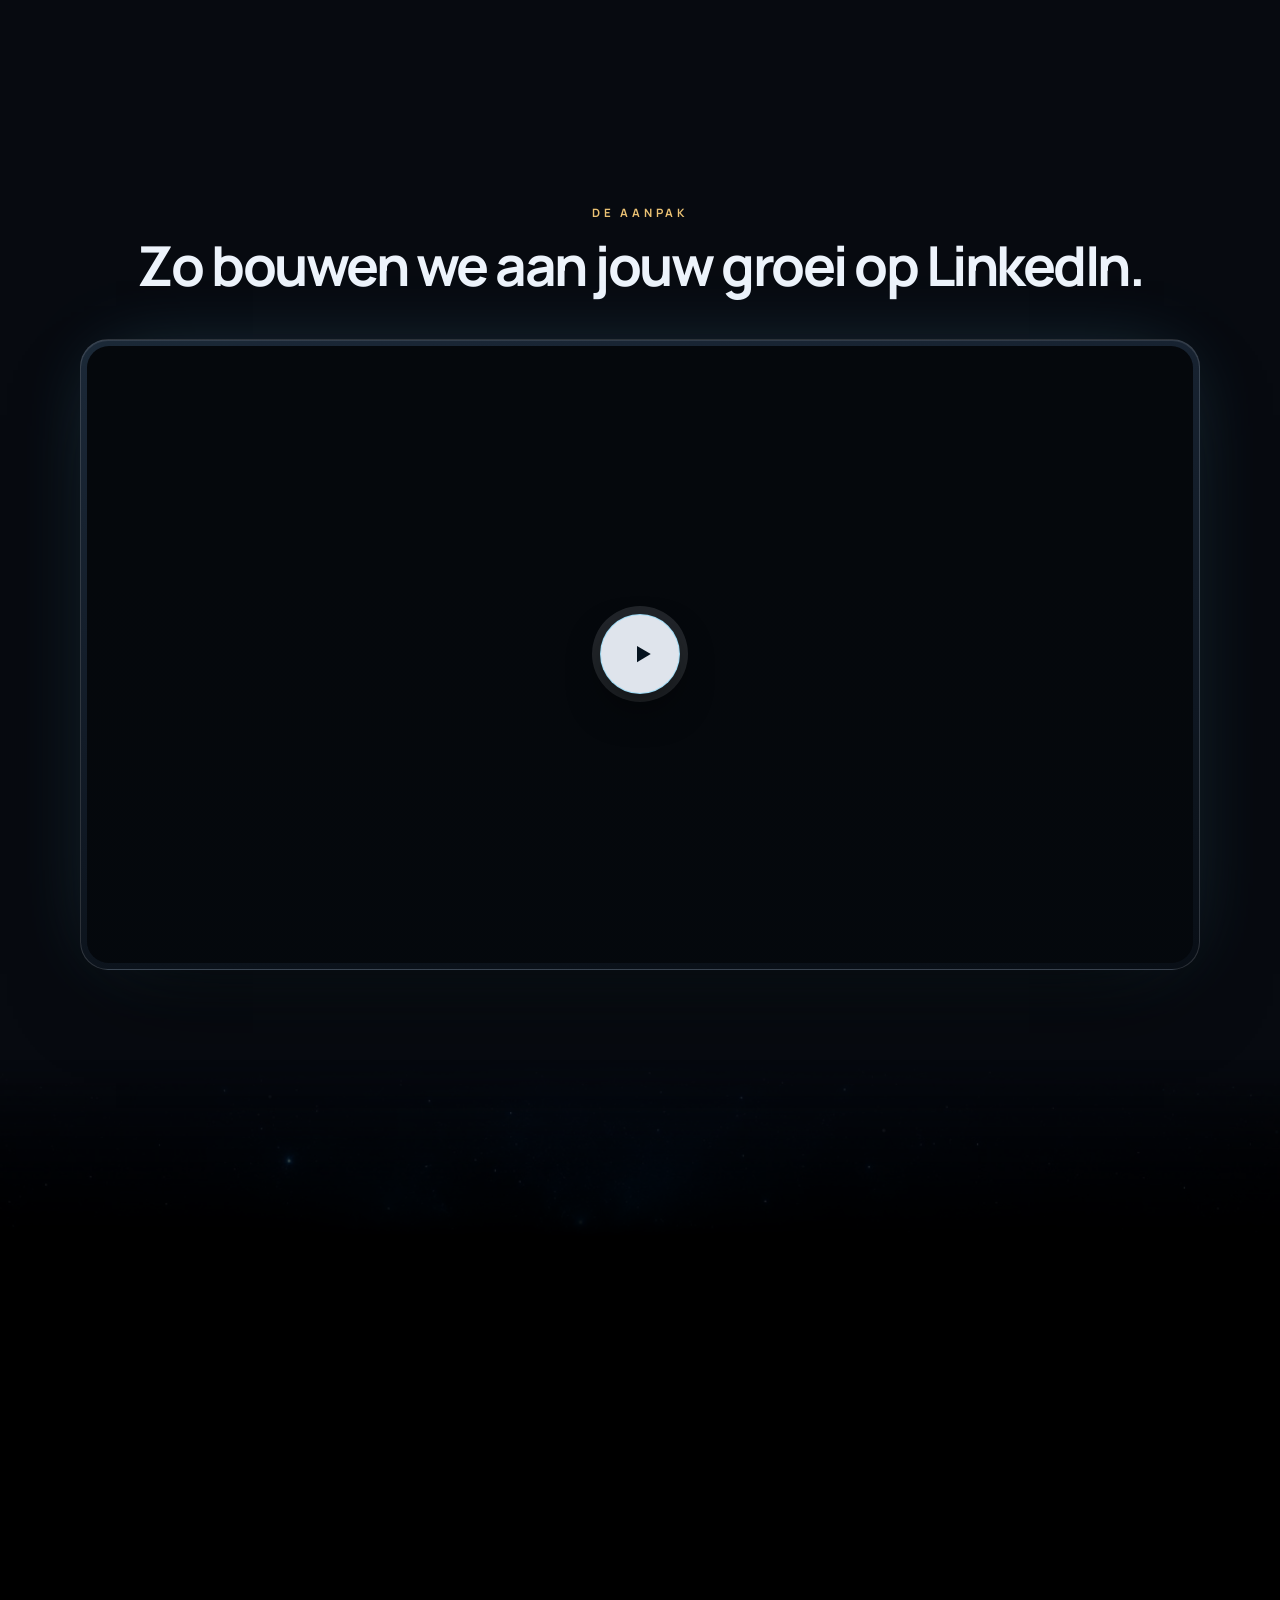
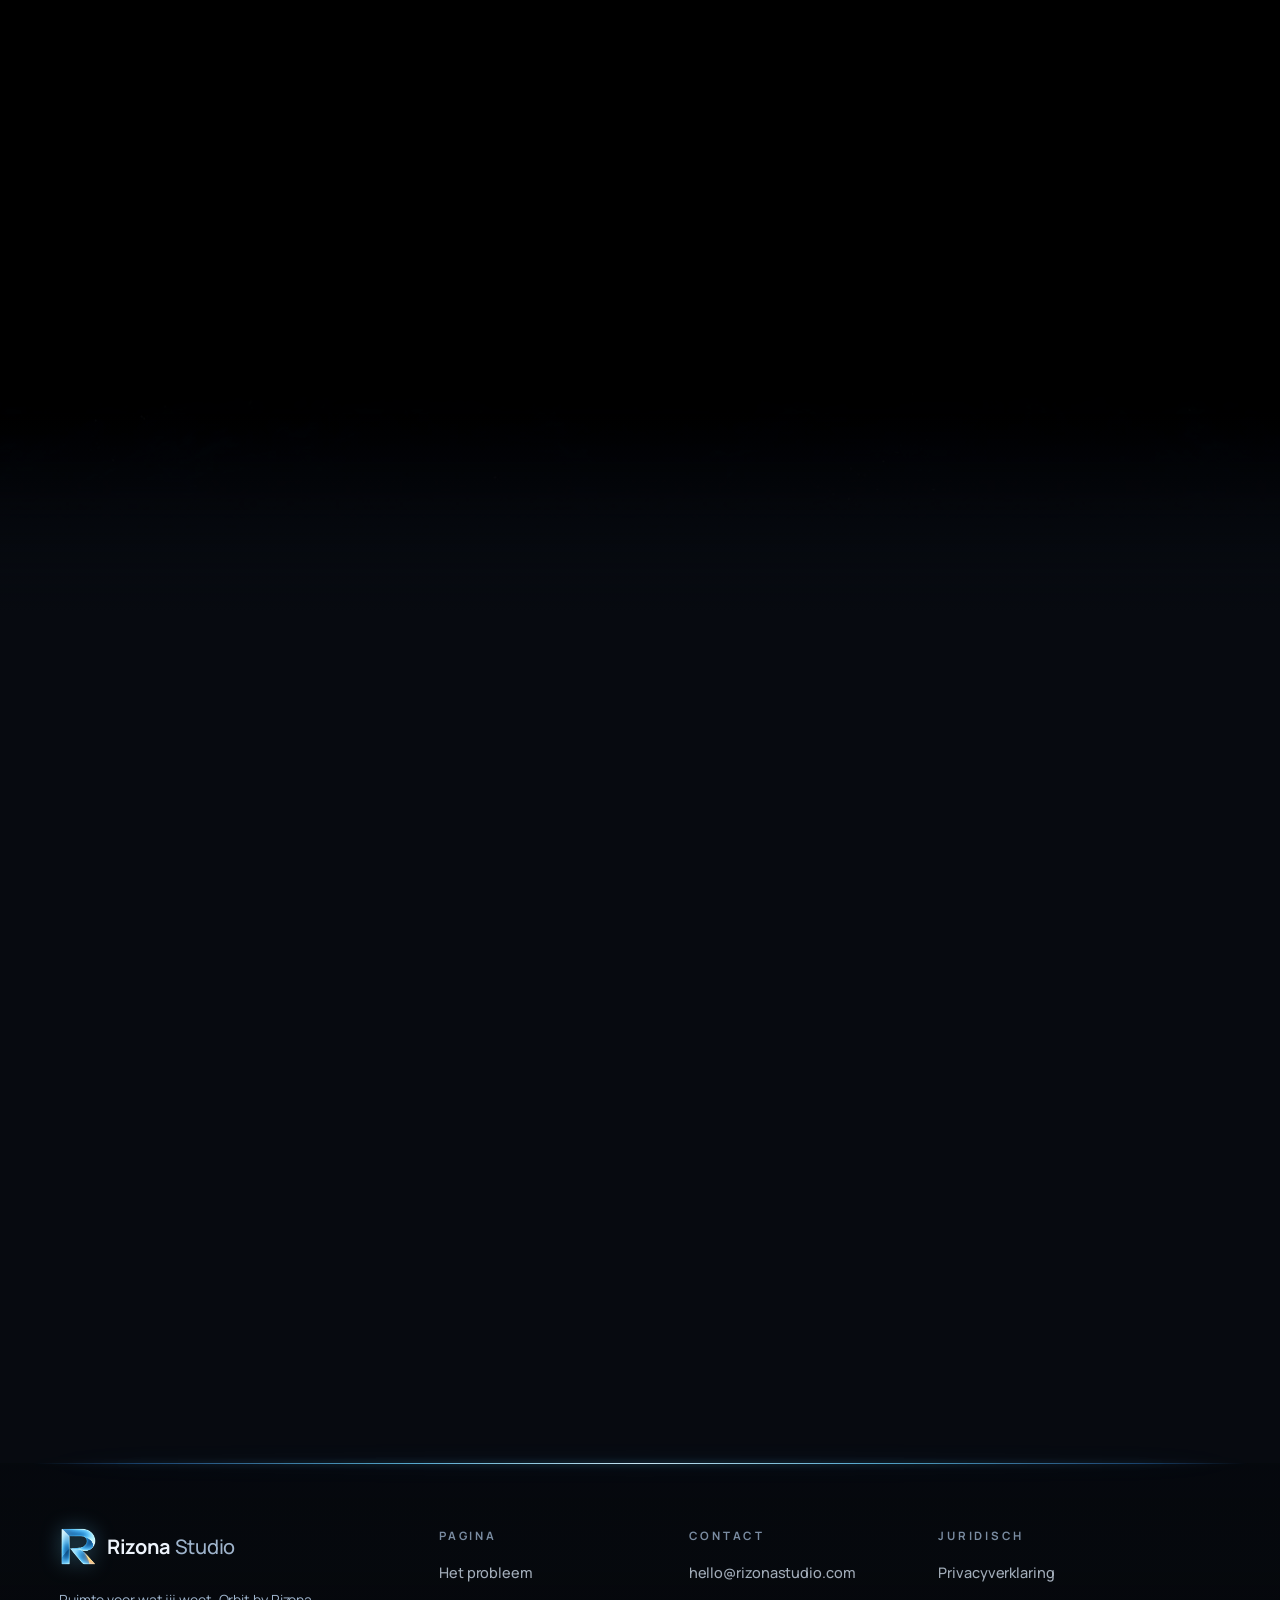
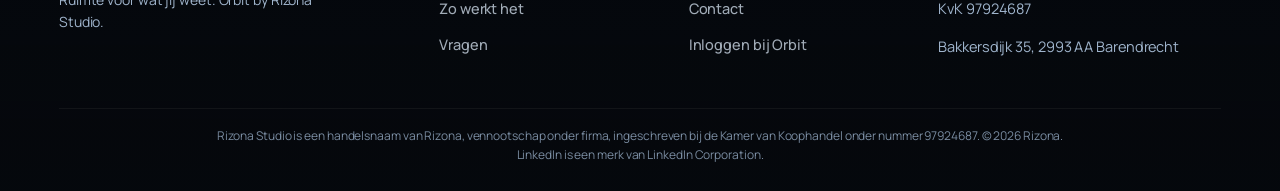
==== commit 7aaa6cf7: "Concept: plaats goedgekeurde presentatorvideo v20 op homepage (1080p faststart + nieuwe poster)" ====
--- a/index.html
+++ b/index.html
@@ -204,7 +204,7 @@
           <div class="vid-tilt" id="vid-tilt">
             <button class="vid-frame" id="vid-frame" type="button" aria-haspopup="dialog" aria-label="Speel de video af: zo bouwen we aan jouw groei op LinkedIn">
               <span class="vid-screen">
-                <img class="vid-poster" src="./assets/video/poster.jpg" alt="" width="832" height="464" loading="lazy" decoding="async" />
+                <img class="vid-poster" src="./assets/video/poster.jpg" alt="" width="1280" height="720" loading="lazy" decoding="async" />
                 <video class="vid-video" id="vid" src="./assets/video/orbit-video.mp4" muted loop playsinline preload="none" aria-hidden="true" tabindex="-1"></video>
                 <span class="vid-fade"></span>
                 <span class="vid-big" aria-hidden="true"><svg viewBox="0 0 24 24"><path d="M8 5.5v13l11-6.5z" /></svg></span>
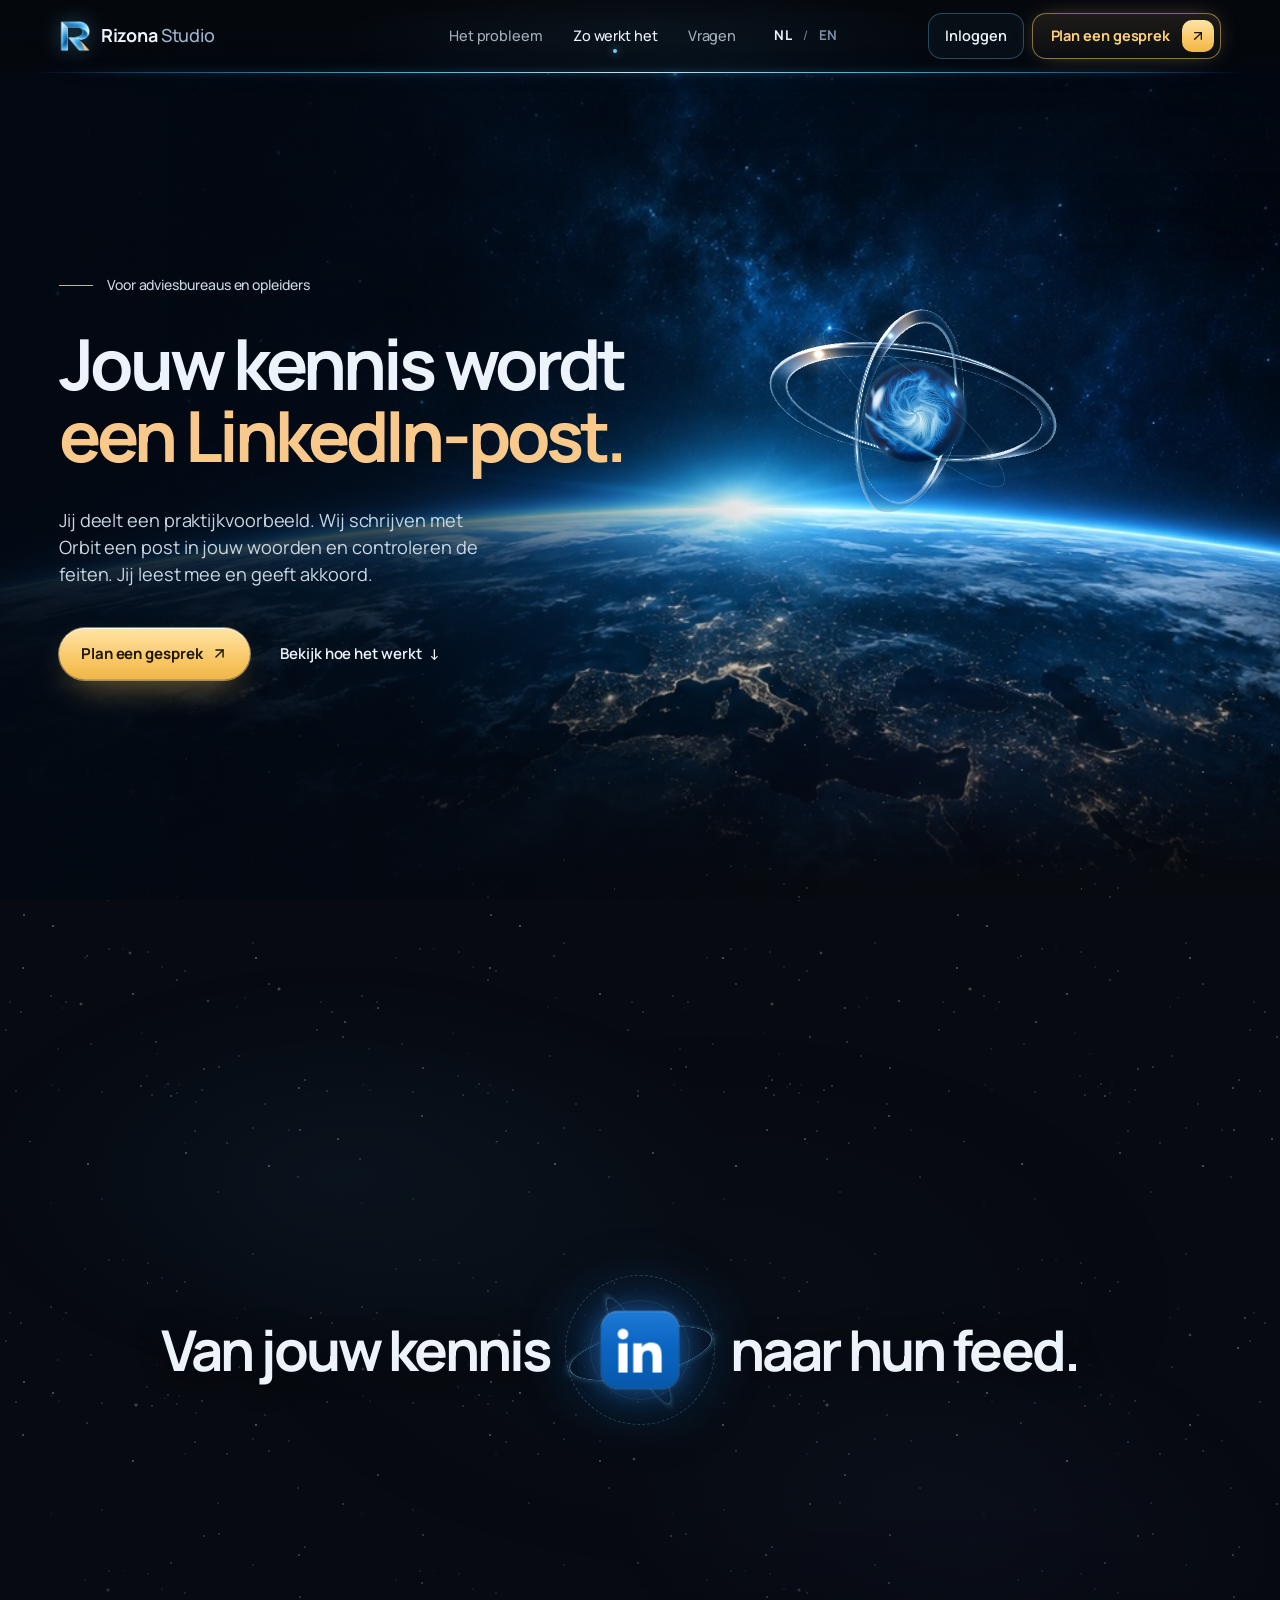
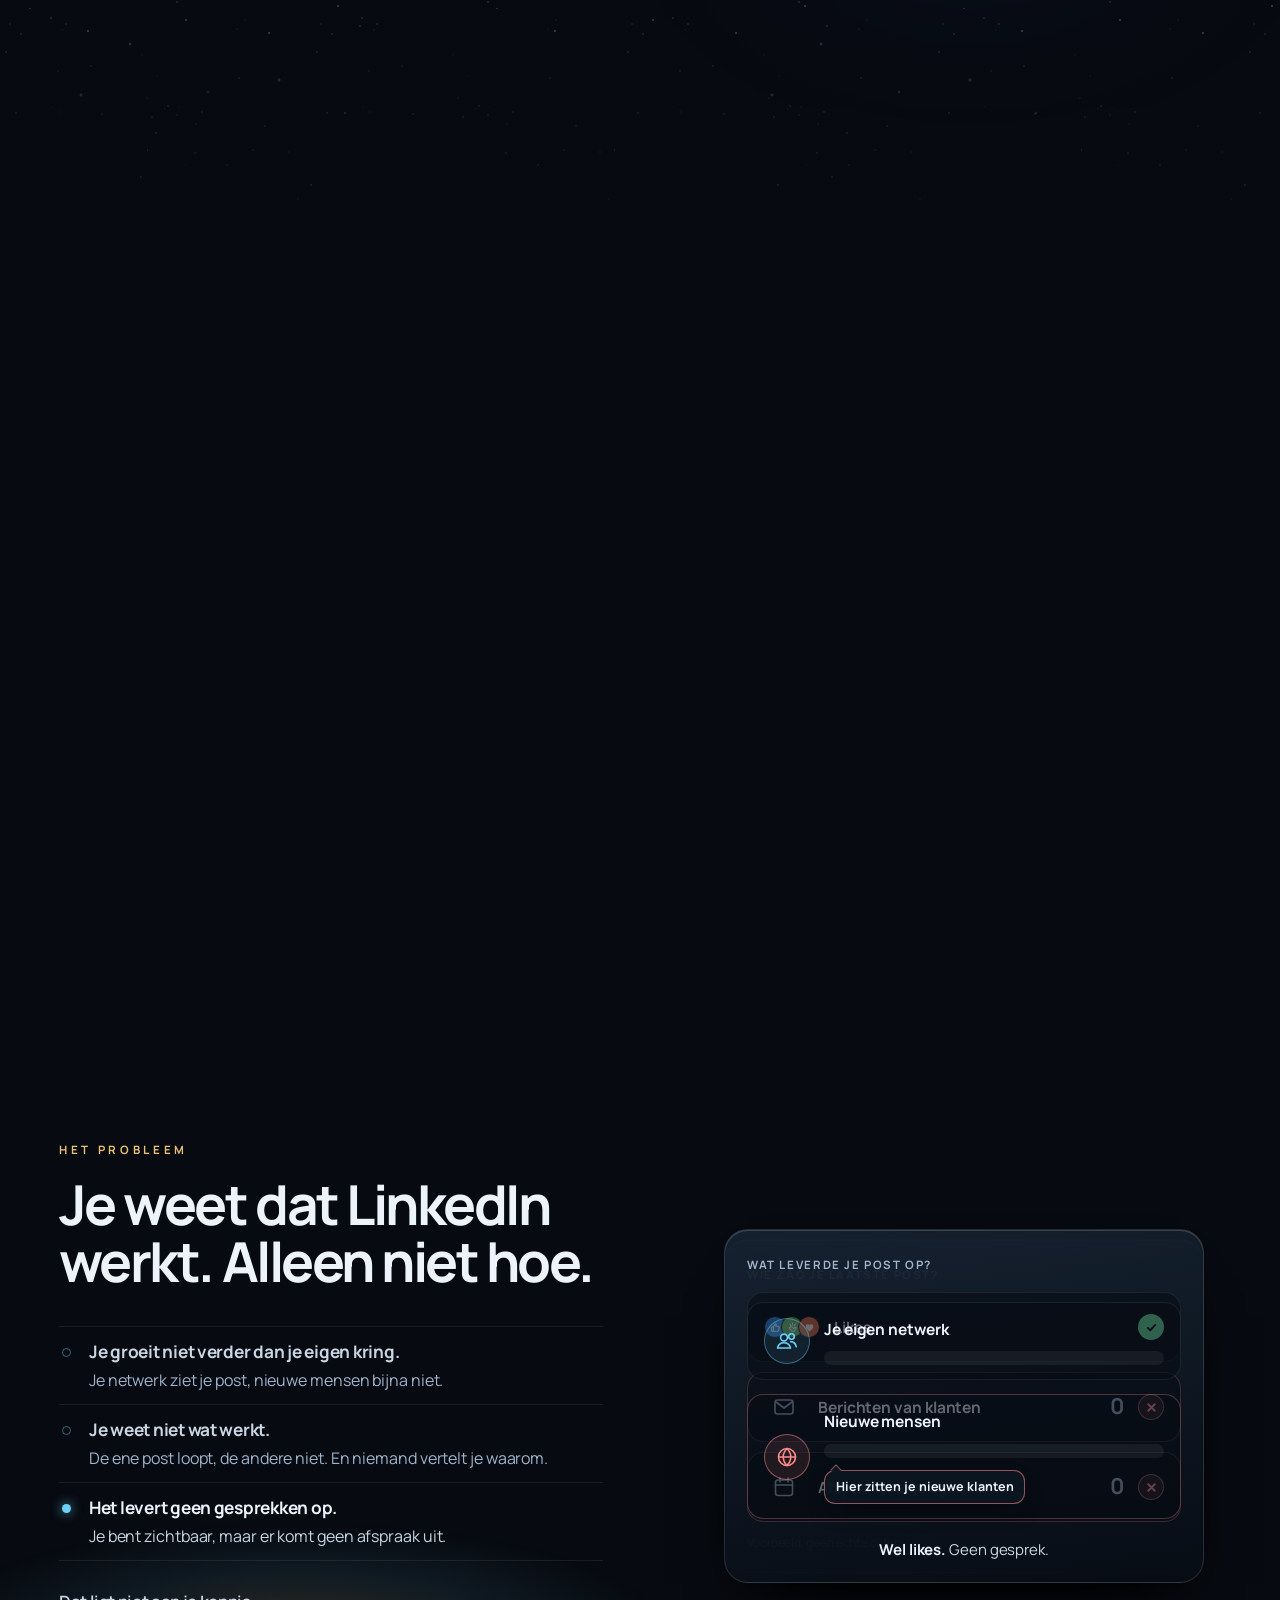
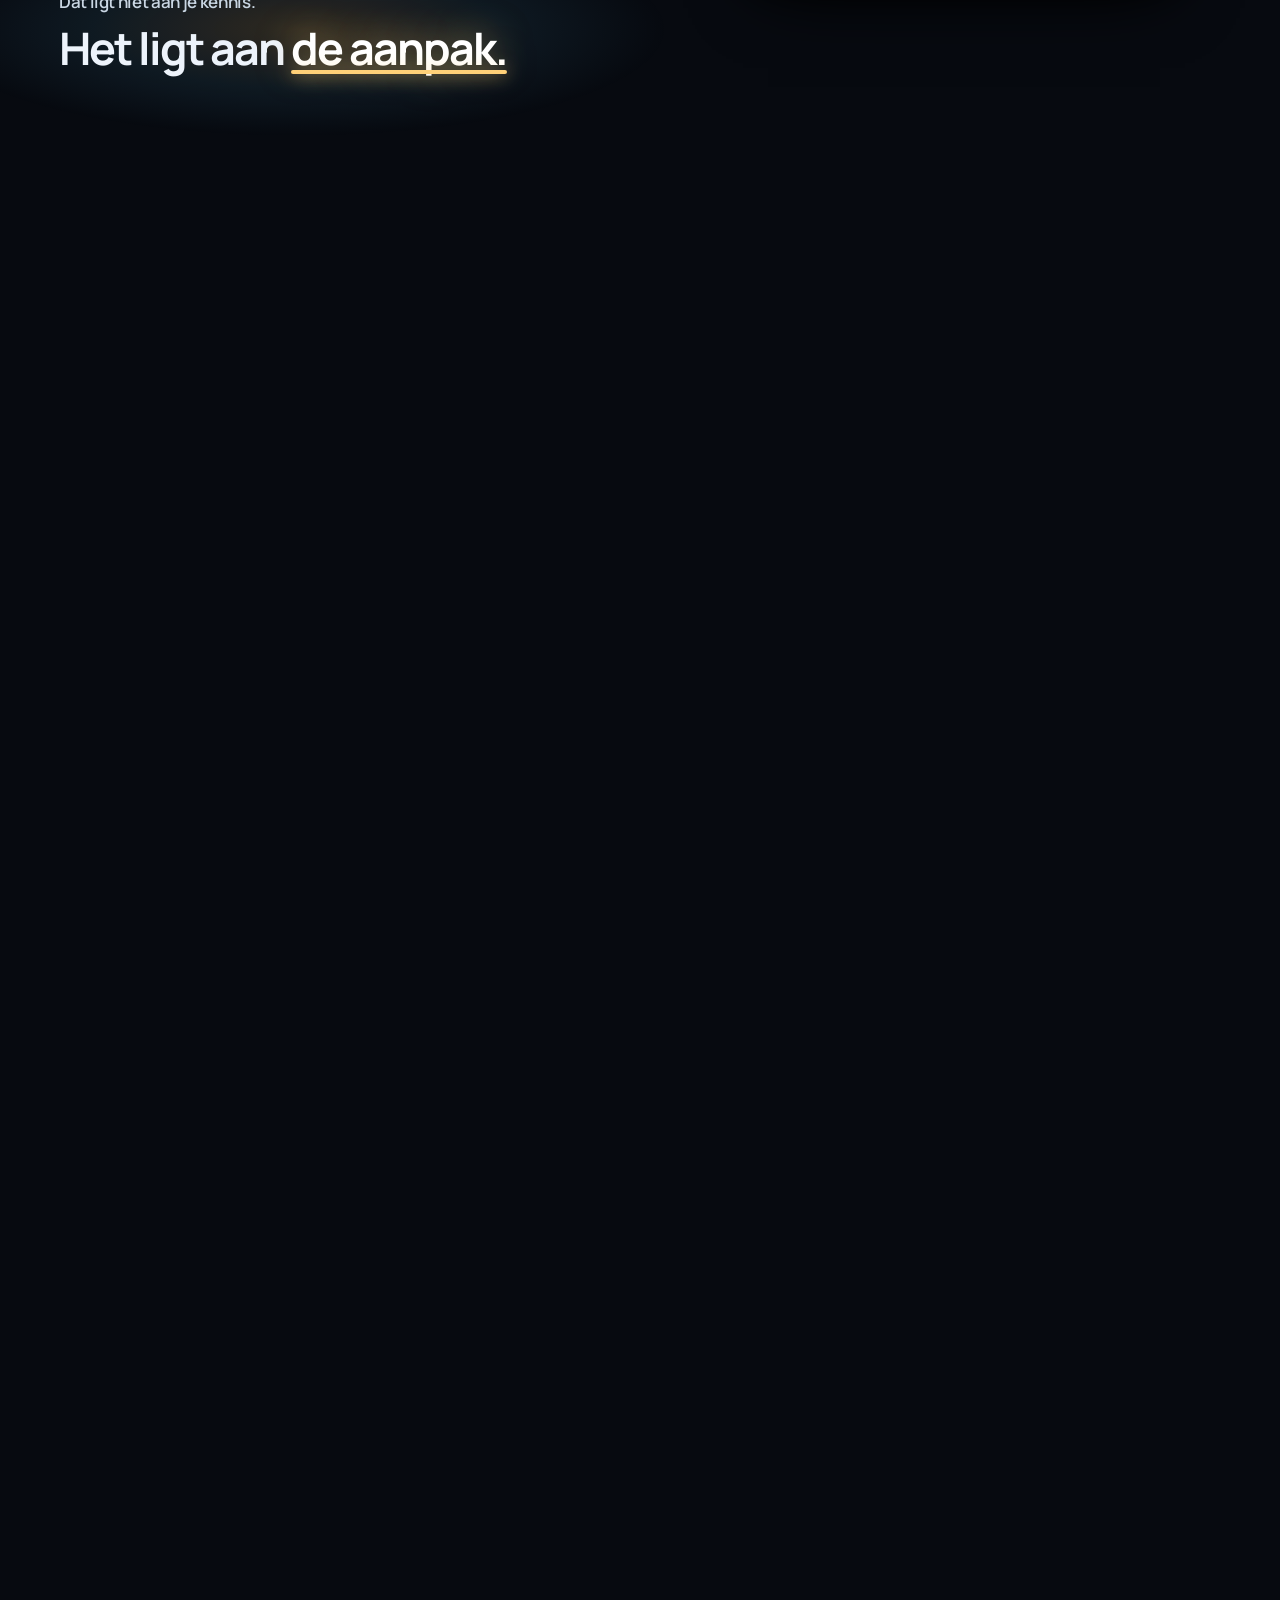
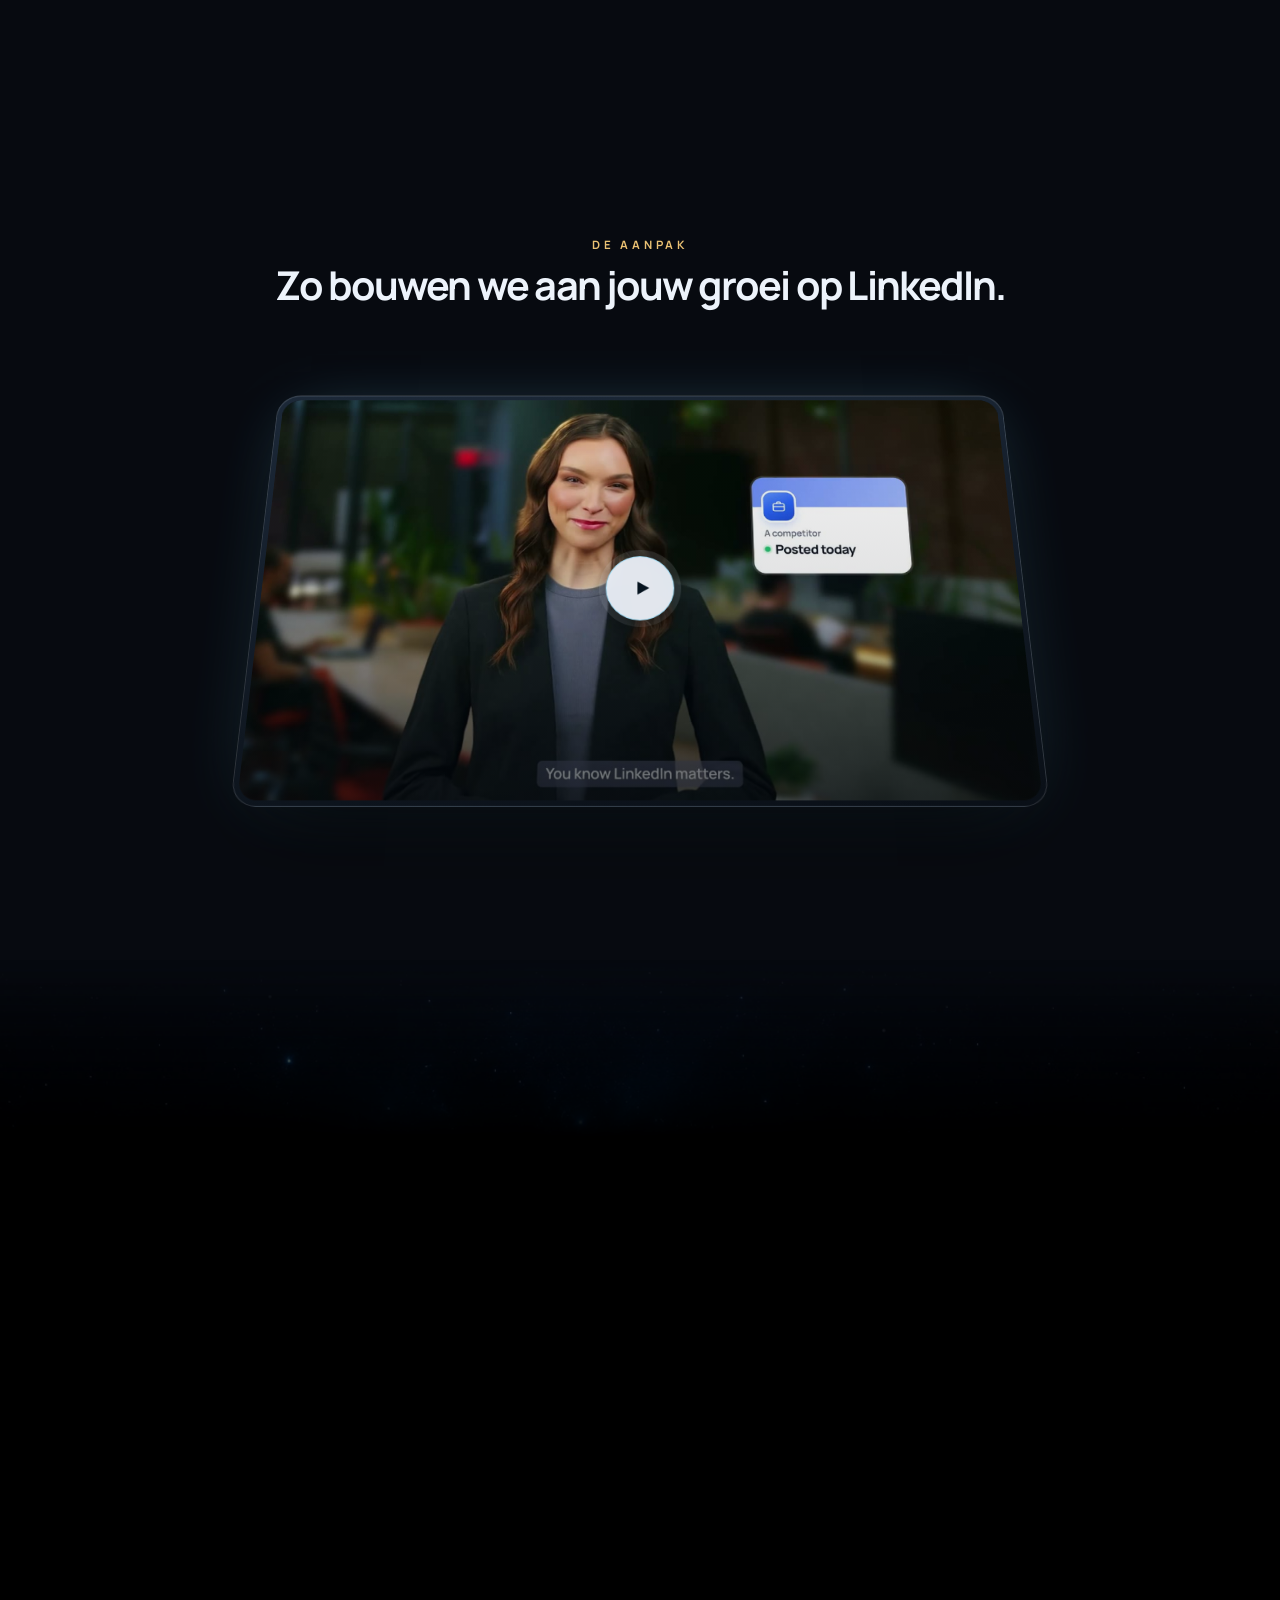
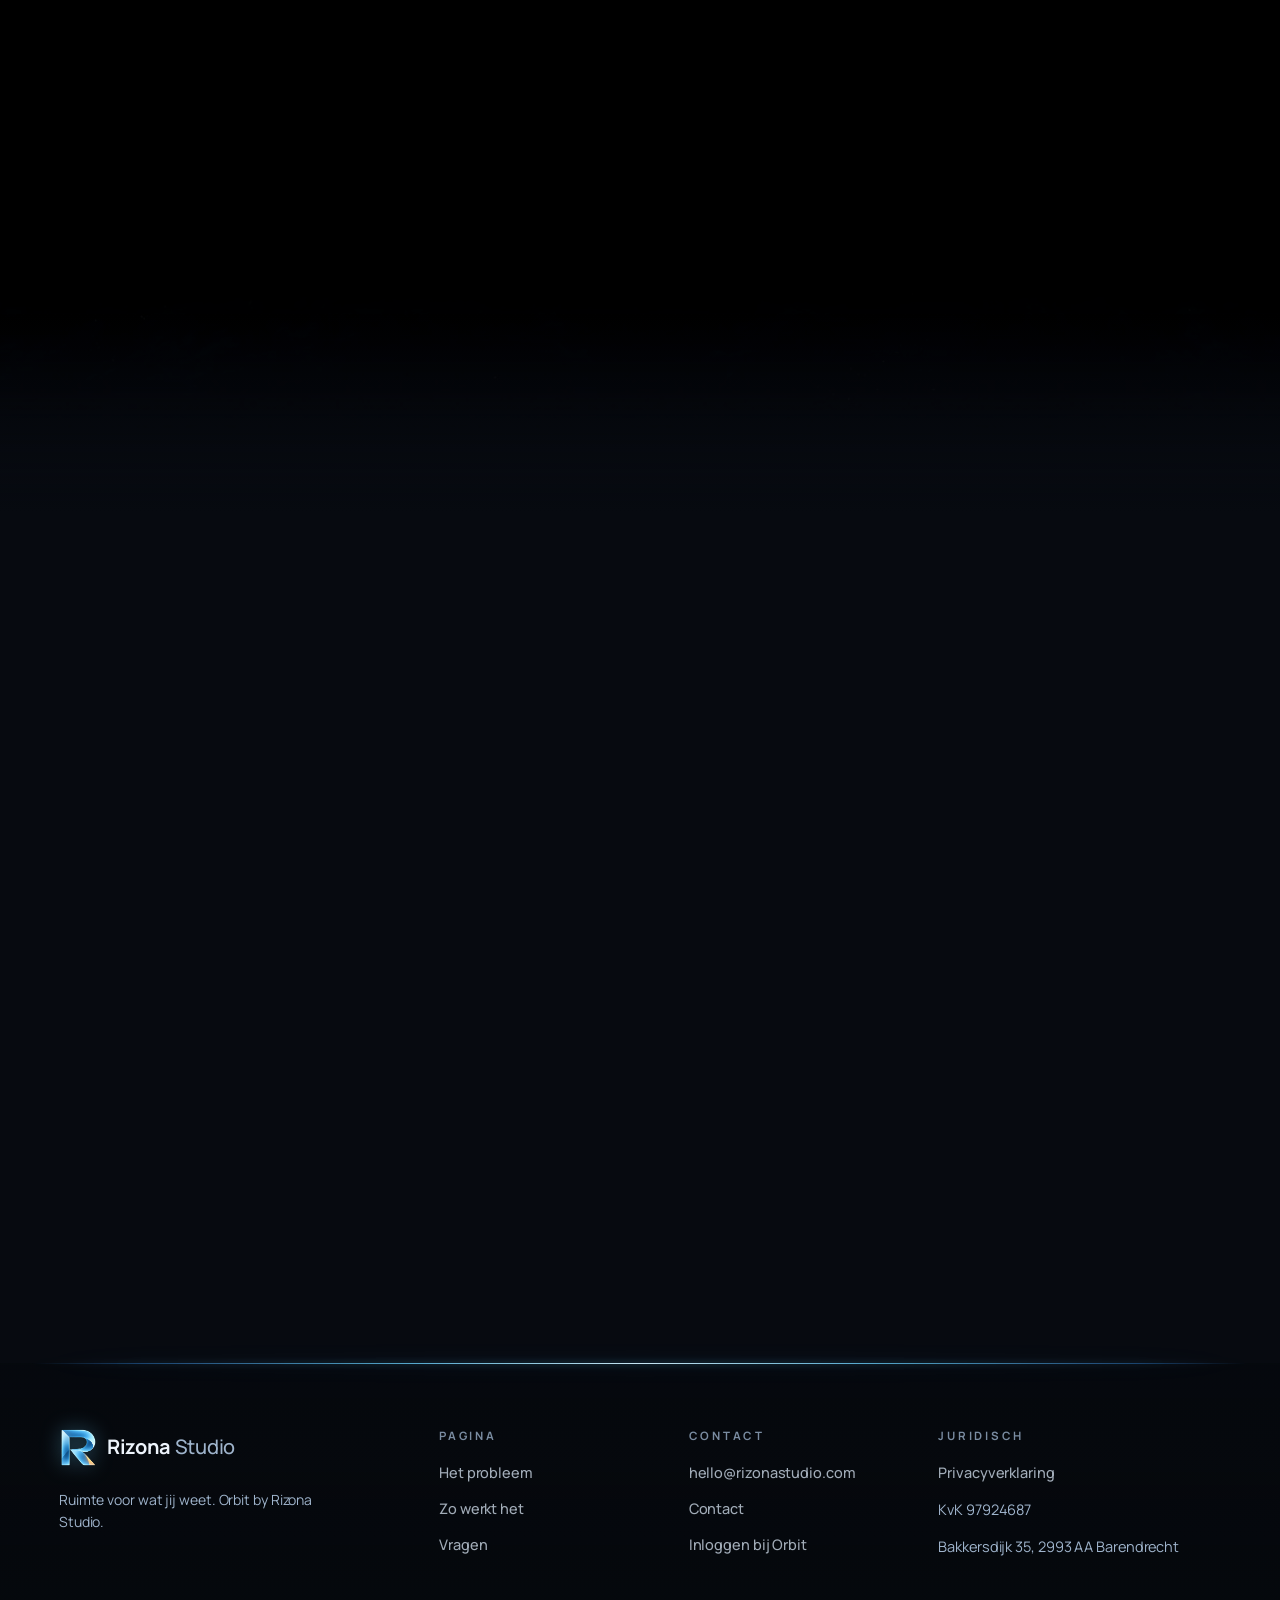
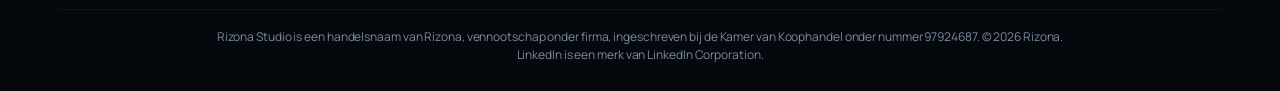
==== commit bdc9236f: "Herziening 71: nieuwe hero (tekst links, echte orb rechts boven de aarde) en Mathews video v20 compa" ====
--- a/index.html
+++ b/index.html
@@ -7,9 +7,9 @@
     <meta name="color-scheme" content="dark" />
     <meta
       name="description"
-      content="LinkedIn-posts uit wat jij al weet. Wij schrijven je LinkedIn-posts, gericht op bereik bij je toekomstige klanten."
+      content="Jouw kennis wordt een LinkedIn-post. Jij deelt een praktijkvoorbeeld, wij schrijven met Orbit een post in jouw woorden en controleren de feiten. Jij geeft akkoord."
     />
-    <title>Rizona Studio · LinkedIn-posts uit wat jij al weet</title>
+    <title>Rizona Studio · Jouw kennis wordt een LinkedIn-post</title>
     <link rel="icon" type="image/png" href="./assets/brand/r-64.png" />
     <link rel="preload" href="./assets/fonts/manrope-latin-700-normal.woff2" as="font" type="font/woff2" crossorigin />
     <link rel="preload" href="./assets/fonts/manrope-latin-600-normal.woff2" as="font" type="font/woff2" crossorigin />
@@ -101,15 +101,21 @@
           <div class="hero-planet" id="hero-planet"></div>
           <div class="space-tail space-tail--in"><span class="zf-neb"></span><span class="zf-st zf-st--far"></span><span class="zf-st zf-st--mid"></span><span class="zf-st zf-st--near"></span></div>
         </div>
+        <!-- Herziening 71: tekst links, de echte orb rechts boven de horizon (zoals het ontwerp van 27 november). -->
+        <div class="hero-scrim" aria-hidden="true"></div>
+        <div class="hero-orb" id="hero-orb" aria-hidden="true">
+          <canvas class="orb-canvas" id="orb-canvas"></canvas>
+          <img class="orb-still" src="./assets/agents/orbit-orb.webp" alt="" width="192" height="192" />
+        </div>
         <div class="hero-inner">
-          <h1 class="hero-title" id="hero-title">LinkedIn-posts uit wat jij al weet.</h1>
-          <div class="hero-orb" id="hero-orb" aria-hidden="true">
-            <canvas class="orb-canvas" id="orb-canvas"></canvas>
-            <img class="orb-still" src="./assets/agents/orbit-orb.webp" alt="" width="192" height="192" />
-          </div>
+          <p class="hero-kicker"><span class="hk-line" aria-hidden="true"></span>Voor adviesbureaus en opleiders</p>
+          <h1 class="hero-title" id="hero-title"><span class="ht-a">Jouw kennis wordt</span> <span class="ht-b">een LinkedIn-post.</span></h1>
           <div class="hero-foot" id="hero-foot">
-            <p class="hero-sub">Wij schrijven je LinkedIn-posts, <b class="hero-rot" id="hero-rot">gericht op bereik bij je toekomstige klanten.</b></p>
-            <a class="btn-glass" href="#werk" id="hero-cta"><span class="bg-play"><svg viewBox="0 0 24 24" aria-hidden="true"><path d="M8 5.5v13l11-6.5z" /></svg></span>Bekijk hoe het werkt</a>
+            <p class="hero-sub">Jij deelt een praktijkvoorbeeld. Wij schrijven met Orbit een post in jouw woorden en controleren de feiten. Jij leest mee en geeft akkoord.</p>
+            <div class="hero-acts">
+              <a class="btn-amber hero-go" href="https://cal.com/jamierizonastudio/kennismakingsgesprek" target="_blank" rel="noopener" data-plan>Plan een gesprek <span class="btn-dot"><svg aria-hidden="true"><use href="#i-up" /></svg></span></a>
+              <a class="hero-link" href="#werk" id="hero-cta">Bekijk hoe het werkt <span class="hl-arrow" aria-hidden="true">↓</span></a>
+            </div>
           </div>
         </div>
       </section>
--- a/site.css
+++ b/site.css
@@ -2936,3 +2936,59 @@
 @media (max-width: 1240px) and (min-width: 901px) { .bar-login { padding: 0 12px; font-size: 13.5px; } }
 @media (max-width: 900px) { .bar-login { height: 42px; padding: 0 12px; font-size: 13.5px; } }
 @media (max-width: 560px) { .bar-end { display: none; } }
+
+/* ---------------------------------------- herziening 71: hero met tekst links, de echte orb rechts (ontwerp 27 nov) --- */
+/* Tekst links, rechts de echte orb boven de horizon van de aarde. De balk bovenaan blijft zoals hij was. */
+.hero-scrim { position: absolute; inset: 0; z-index: 1; pointer-events: none;
+  background: linear-gradient(90deg, rgba(3, 9, 18, 0.92) 0%, rgba(3, 9, 18, 0.72) 30%, rgba(3, 9, 18, 0.18) 52%, rgba(3, 9, 18, 0) 64%); }
+.hero-planet { height: 26%; background: linear-gradient(transparent, rgba(7, 10, 16, 0.6) 55%, var(--sc-canvas) 96%); }
+.hero-inner { z-index: 2; justify-content: center; align-items: flex-start; text-align: left;
+  padding: calc(var(--bar-h) + clamp(20px, 4vh, 48px)) var(--gutter) clamp(28px, 6vh, 72px); }
+.hero-kicker { display: flex; align-items: center; gap: 14px; margin: 0 0 clamp(18px, 3.4vh, 36px); color: var(--soft); font-size: clamp(14px, 1.08vw, 18px); font-weight: 500; letter-spacing: -0.005em; }
+.hk-line { width: 34px; height: 1px; background: var(--amber); opacity: 0.85; }
+.hero-title { font-size: clamp(44px, 5.5vw, 112px); letter-spacing: -0.055em; line-height: 1.02; text-wrap: nowrap; }
+.hero-title .ht-a, .hero-title .ht-b { display: block; }
+.hero-title .ht-b { color: #f8c98a; padding-bottom: 0.06em; }
+.hero-foot { align-items: flex-start; margin-top: 0; padding-bottom: 0; }
+.hero-foot::before { display: none; }
+.hero-sub { max-width: 23.5em; margin: clamp(18px, 3.4vh, 36px) 0 0; color: var(--soft); font-size: clamp(16px, 1.42vw, 25px); line-height: 1.5; text-wrap: pretty; text-align: left; }
+.hero-acts { display: flex; flex-wrap: wrap; align-items: center; gap: 14px clamp(22px, 2.4vw, 38px); margin-top: clamp(24px, 4.4vh, 46px); }
+.hero .hero-go { margin-top: 0; height: clamp(52px, 3.2vw, 62px); padding: 0 clamp(22px, 1.6vw, 30px); gap: 8px; font-size: clamp(15px, 1.05vw, 18px); }
+.hero-go .btn-dot { width: auto; height: auto; background: none; color: var(--amber-ink); }
+.hero-go .btn-dot svg { width: 17px; height: 17px; }
+.hero-link { display: inline-flex; align-items: center; gap: 8px; min-height: 44px; color: var(--ink); font-size: clamp(15px, 1.05vw, 18px); font-weight: 600; text-decoration: none; transition: color 0.2s var(--ease); }
+.hl-arrow { display: inline-block; transition: transform 0.25s var(--ease); }
+@media (hover: hover) and (pointer: fine) { .hero-link:hover { color: var(--cyan); } .hero-link:hover .hl-arrow { transform: translateY(3px); } }
+.hero-link:focus-visible { outline: 2px solid var(--cyan); outline-offset: 4px; border-radius: 6px; }
+/* De orb: rechts, iets boven het midden, net boven de horizon (de aarde wordt in site.js onder hem gelegd). */
+.hero-orb { --orb: clamp(220px, min(25vw, 42vh), 470px); position: absolute; z-index: 1; margin: 0;
+  left: calc(71.5% - var(--orb) / 2); top: calc(46% - var(--orb) / 2); }
+@media (max-width: 1100px) and (min-width: 761px) {
+  .hero-orb { --orb: clamp(200px, 26vw, 300px); left: calc(76% - var(--orb) / 2); }
+}
+@media (max-width: 760px) {
+  .hero { height: auto; min-height: 100svh; }
+  .hero-inner { justify-content: flex-start; padding-top: calc(var(--bar-h) + 30px); padding-bottom: calc(clamp(180px, 52vw, 240px) + 150px); }
+  .hero-title { font-size: clamp(36px, 10.6vw, 54px); text-wrap: balance; }
+  .hero-title .ht-a, .hero-title .ht-b { display: inline; }
+  .hero-sub { font-size: 16.5px; }
+  .hero-acts { gap: 6px 26px; }
+  .hero-scrim { background: linear-gradient(180deg, rgba(3, 9, 18, 0.82) 0%, rgba(3, 9, 18, 0.6) 55%, rgba(3, 9, 18, 0) 72%); }
+  .hero-orb { --orb: clamp(180px, 52vw, 240px); left: calc(62% - var(--orb) / 2); top: auto; bottom: 128px; }
+}
+
+/* ---------------------------------------- herziening 71: "Zo bouwen we aan jouw groei" past op één scherm --- */
+/* Kop en video samen in één schermhoogte: de video krijgt wat er onder de balk en de kop overblijft (16:9, nieuwe video van Mathew). */
+.vid { min-height: 100vh; min-height: 100svh; display: flex; flex-direction: column; justify-content: center;
+  padding: calc(var(--bar-h) + clamp(14px, 2.6vh, 30px)) 0 clamp(20px, 4vh, 44px); }
+.vid-head { gap: 10px; margin-bottom: 0; }
+.vid-head .h2 { font-size: clamp(28px, 3.1vw, 50px); }
+.vid-stage { margin-top: clamp(16px, 3vh, 30px);
+  width: min(calc(100% - 2 * var(--gutter)), 56rem, calc((100vh - var(--bar-h) - 220px) * 16 / 9));
+  width: min(calc(100% - 2 * var(--gutter)), 56rem, calc((100svh - var(--bar-h) - 220px) * 16 / 9)); }
+.vid-screen, .vm-screen { aspect-ratio: 16 / 9; }
+@media (max-width: 760px) {
+  .vid { min-height: 0; padding: calc(var(--bar-h) + 40px) 0 56px; }
+  .vid-head .h2 { font-size: clamp(26px, 7.6vw, 34px); }
+  .vid-stage { width: calc(100% - 2 * var(--gutter)); }
+}
